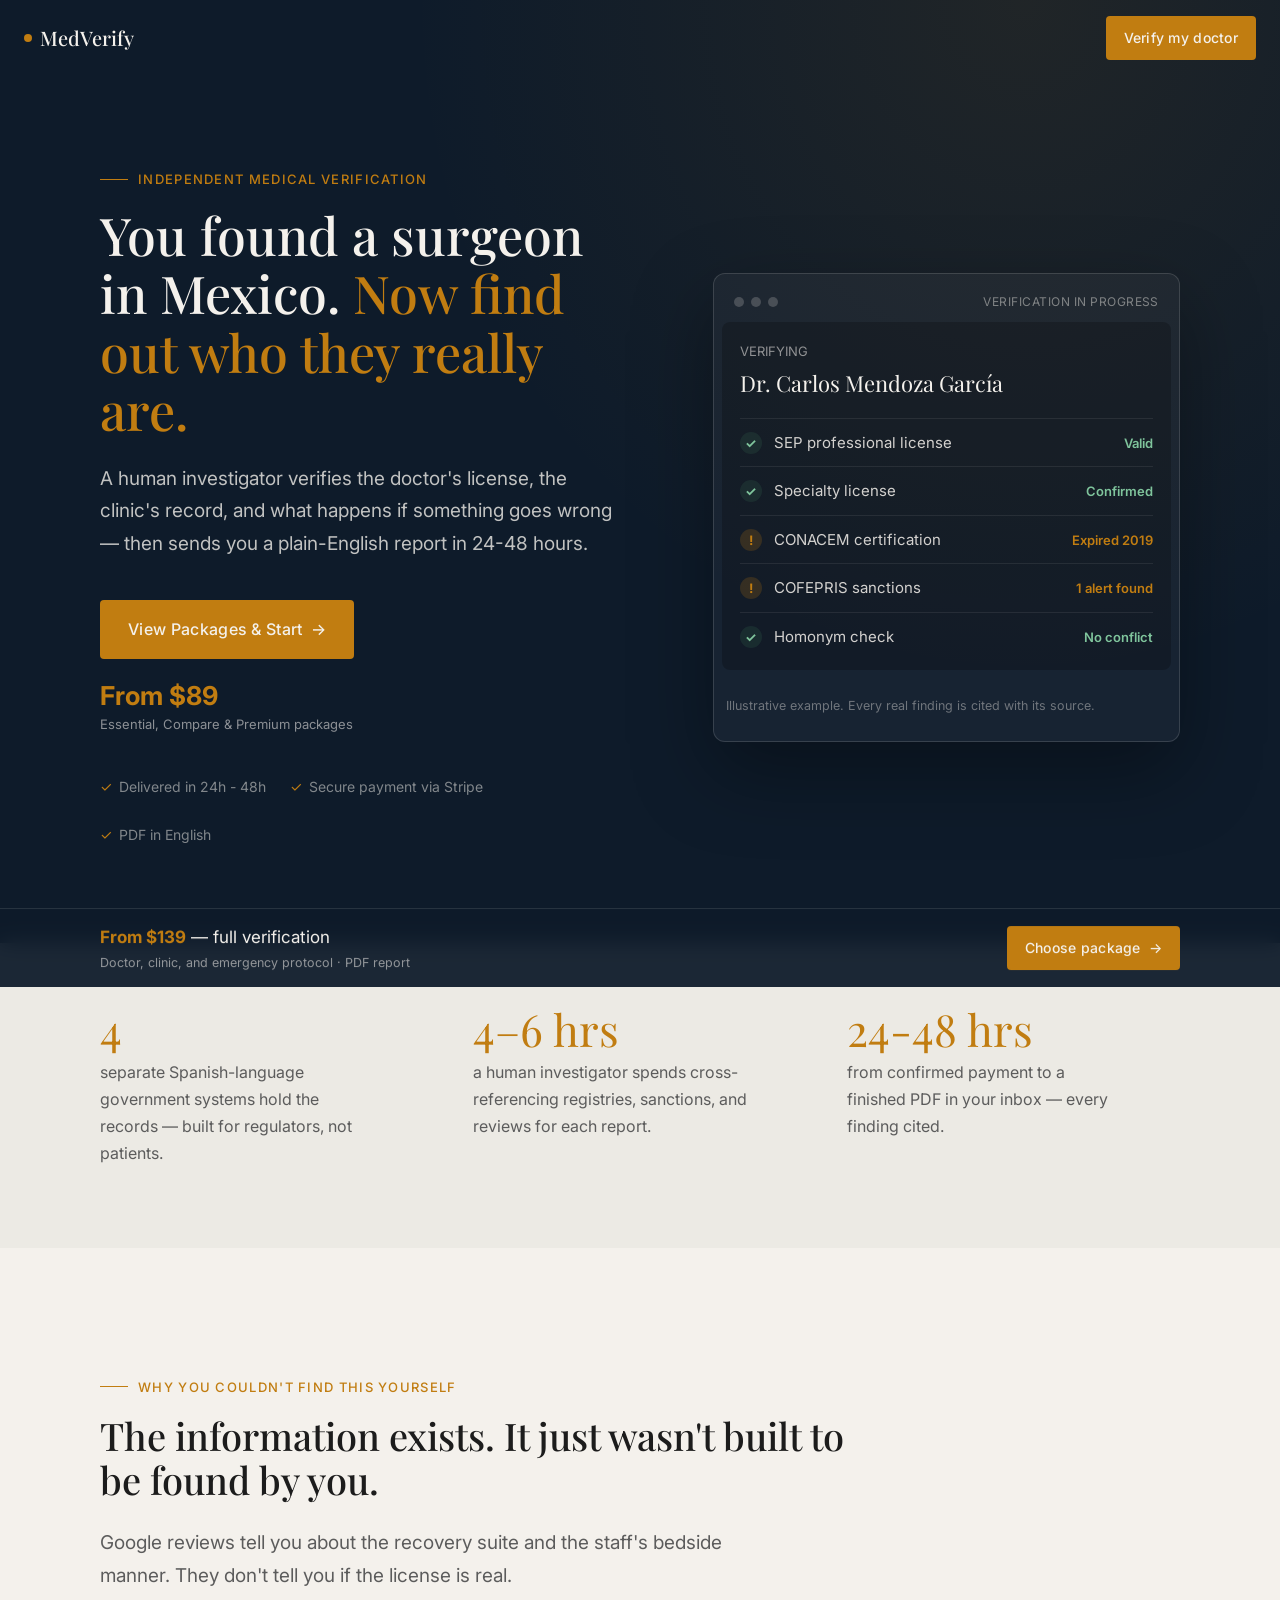
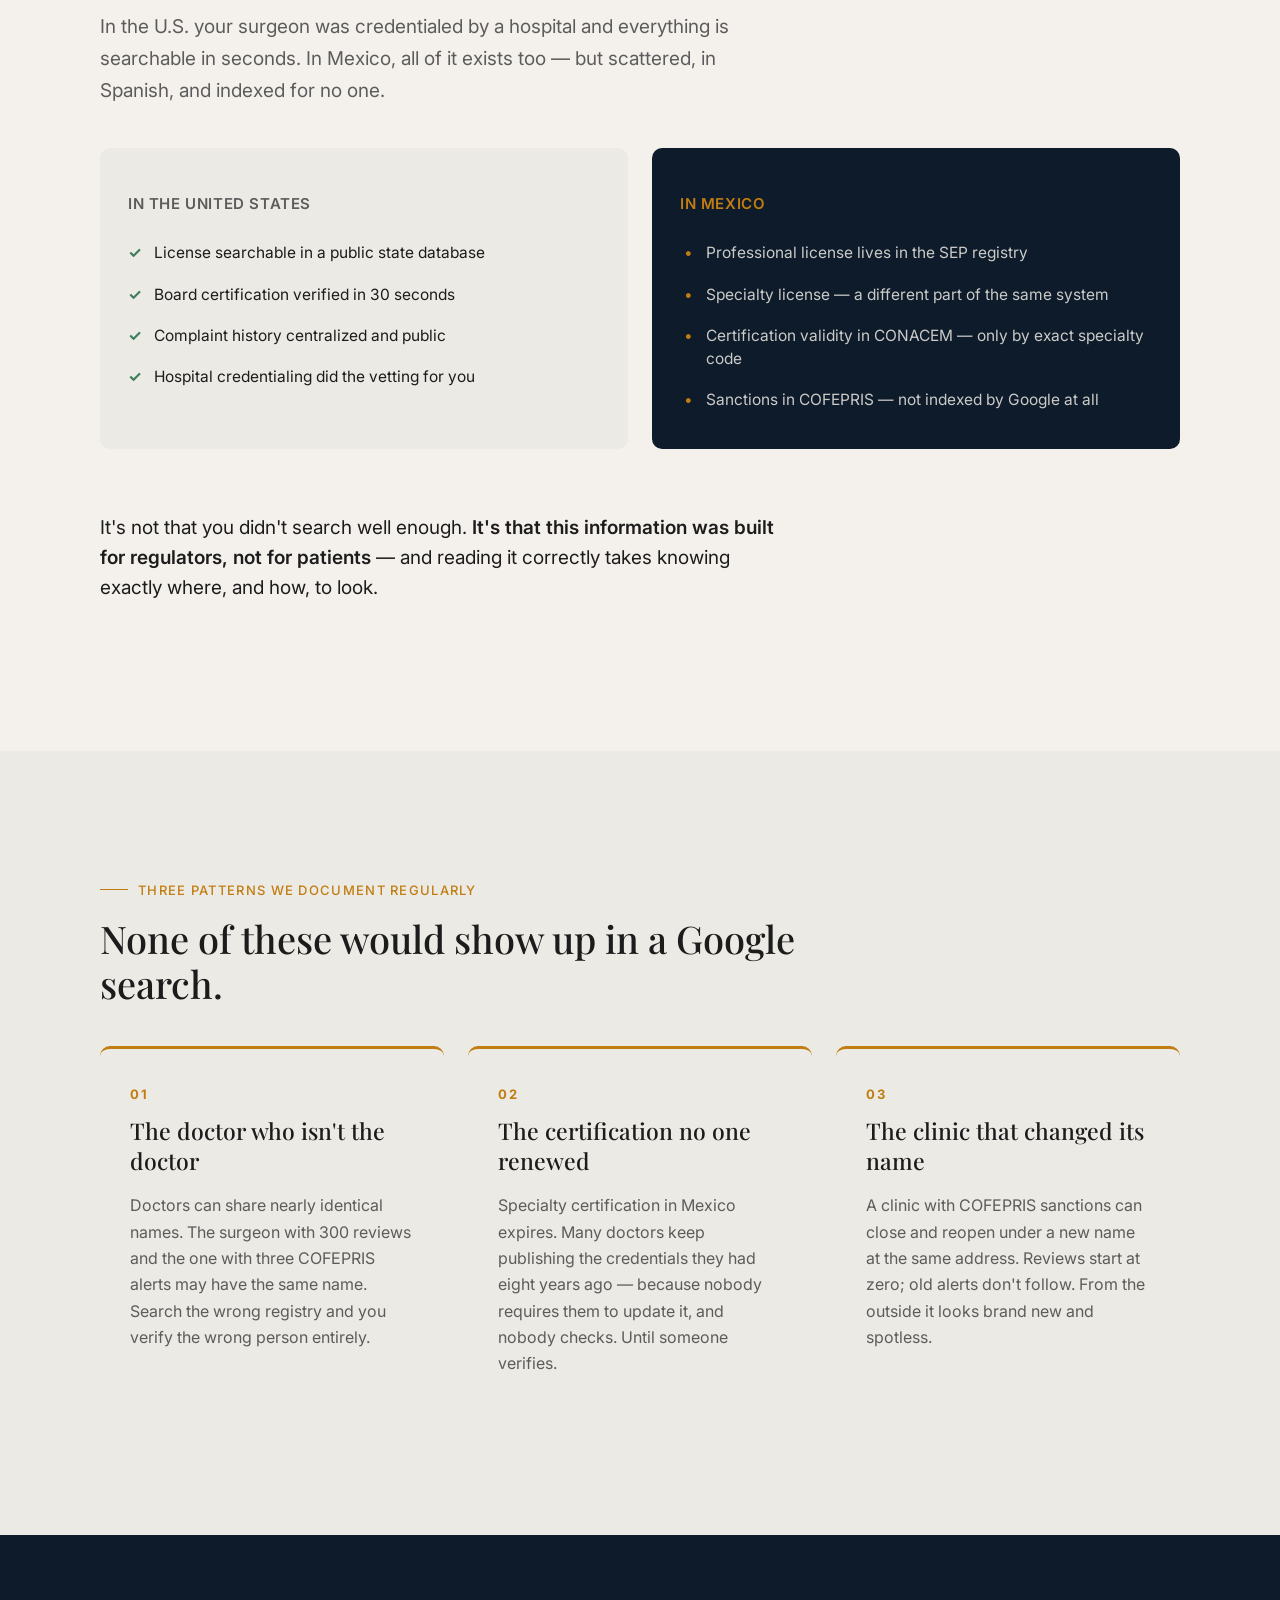
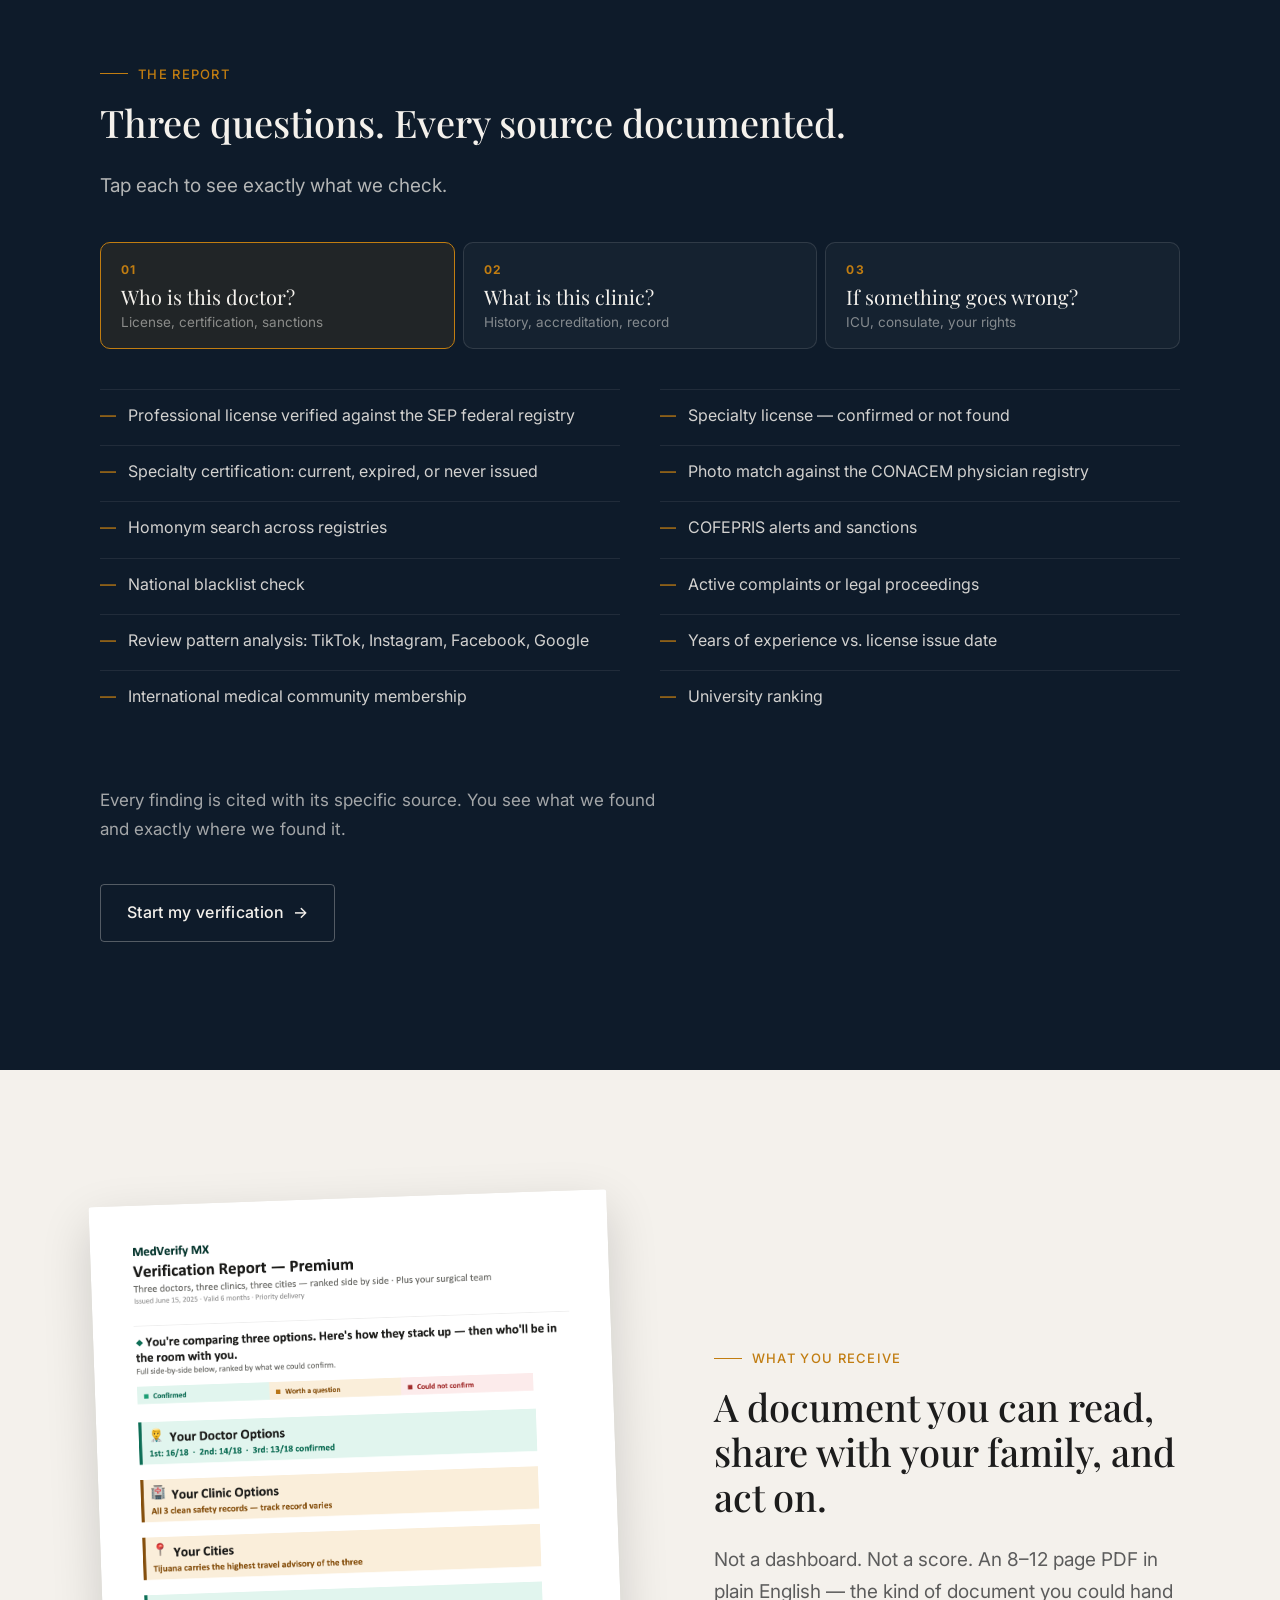
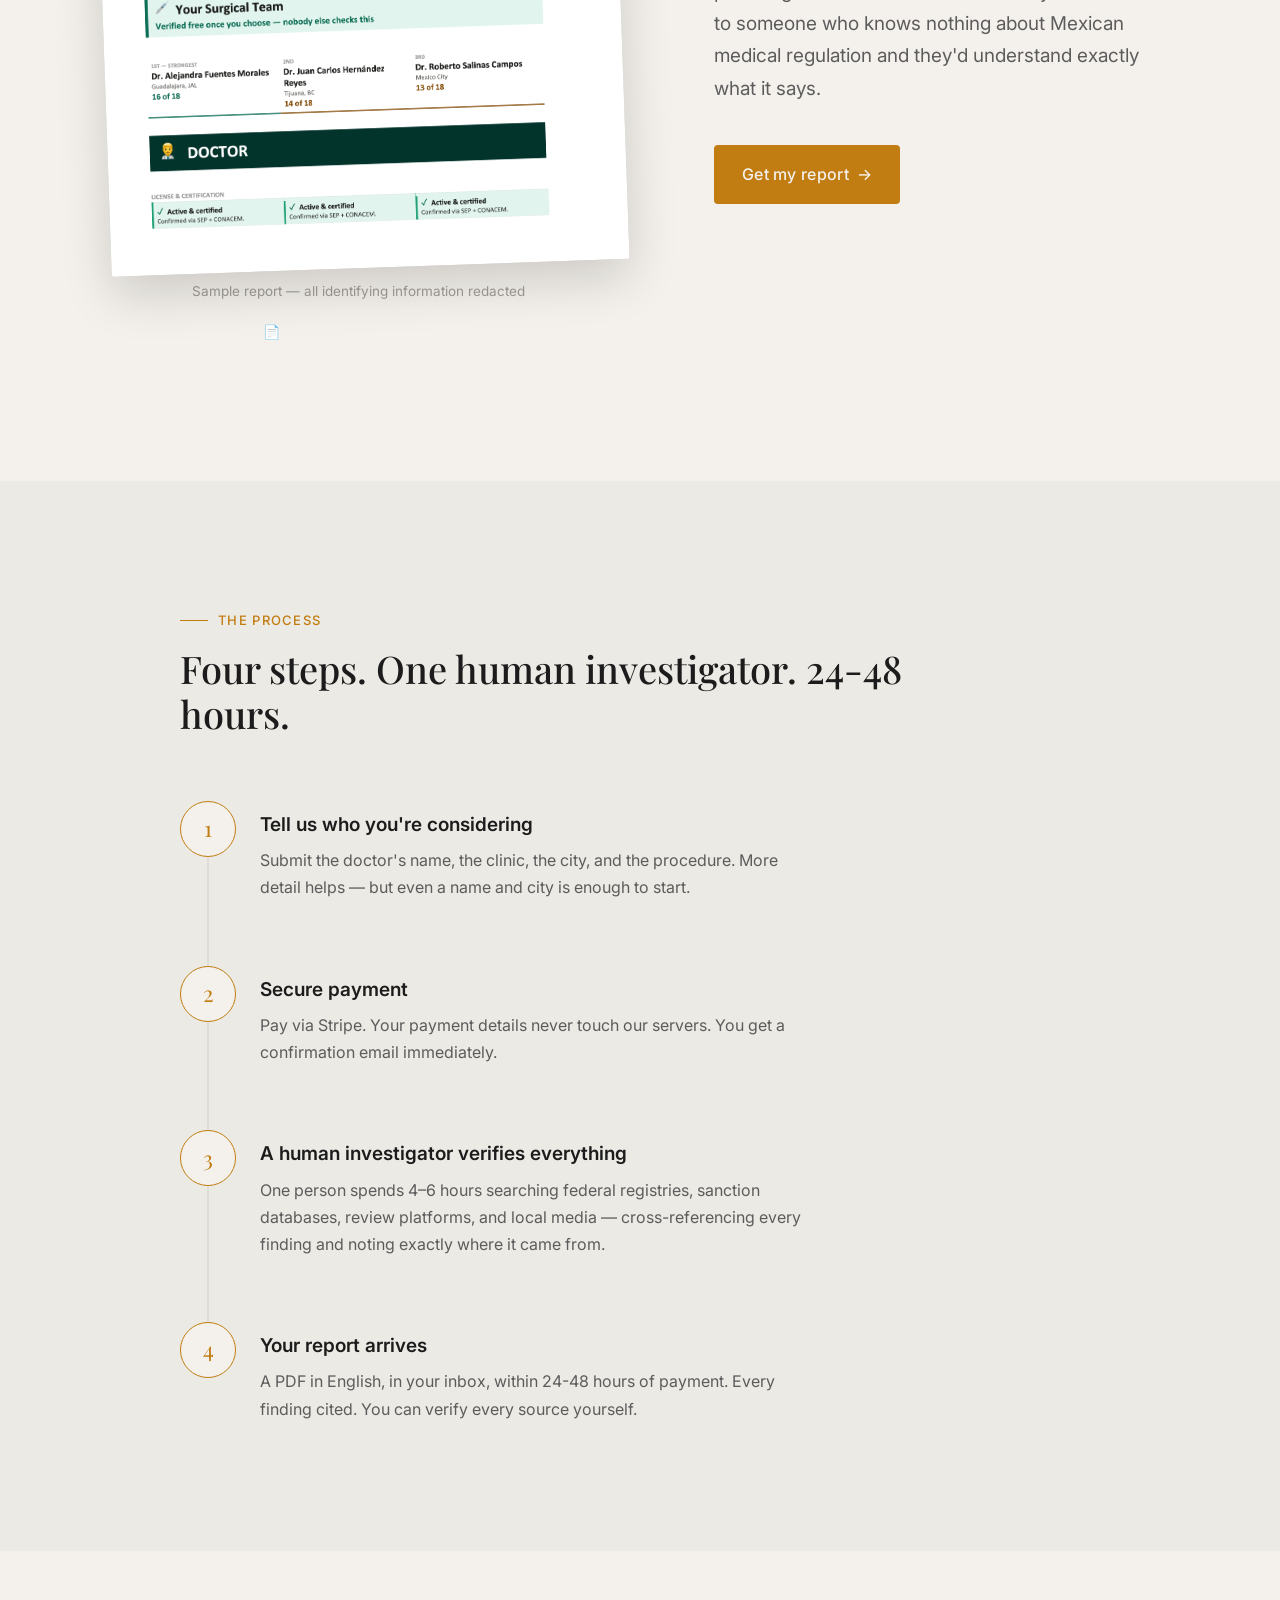
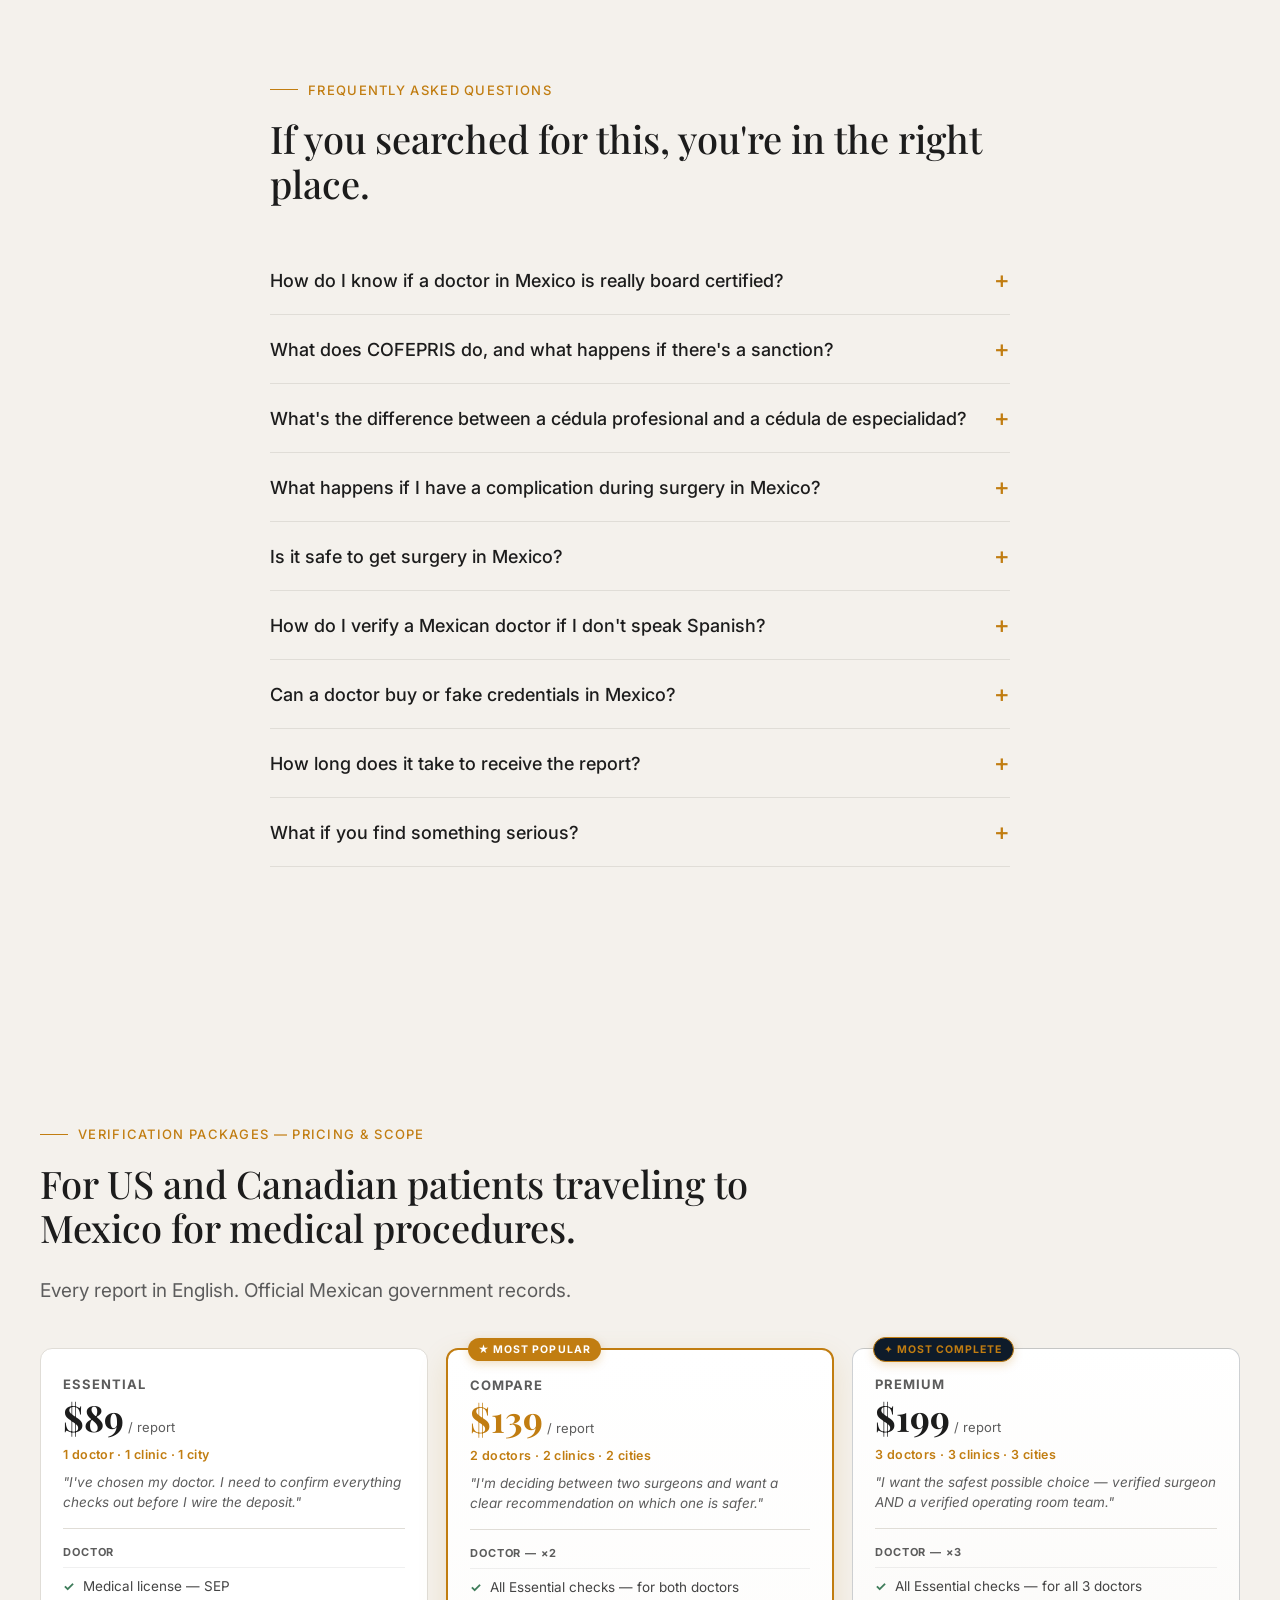
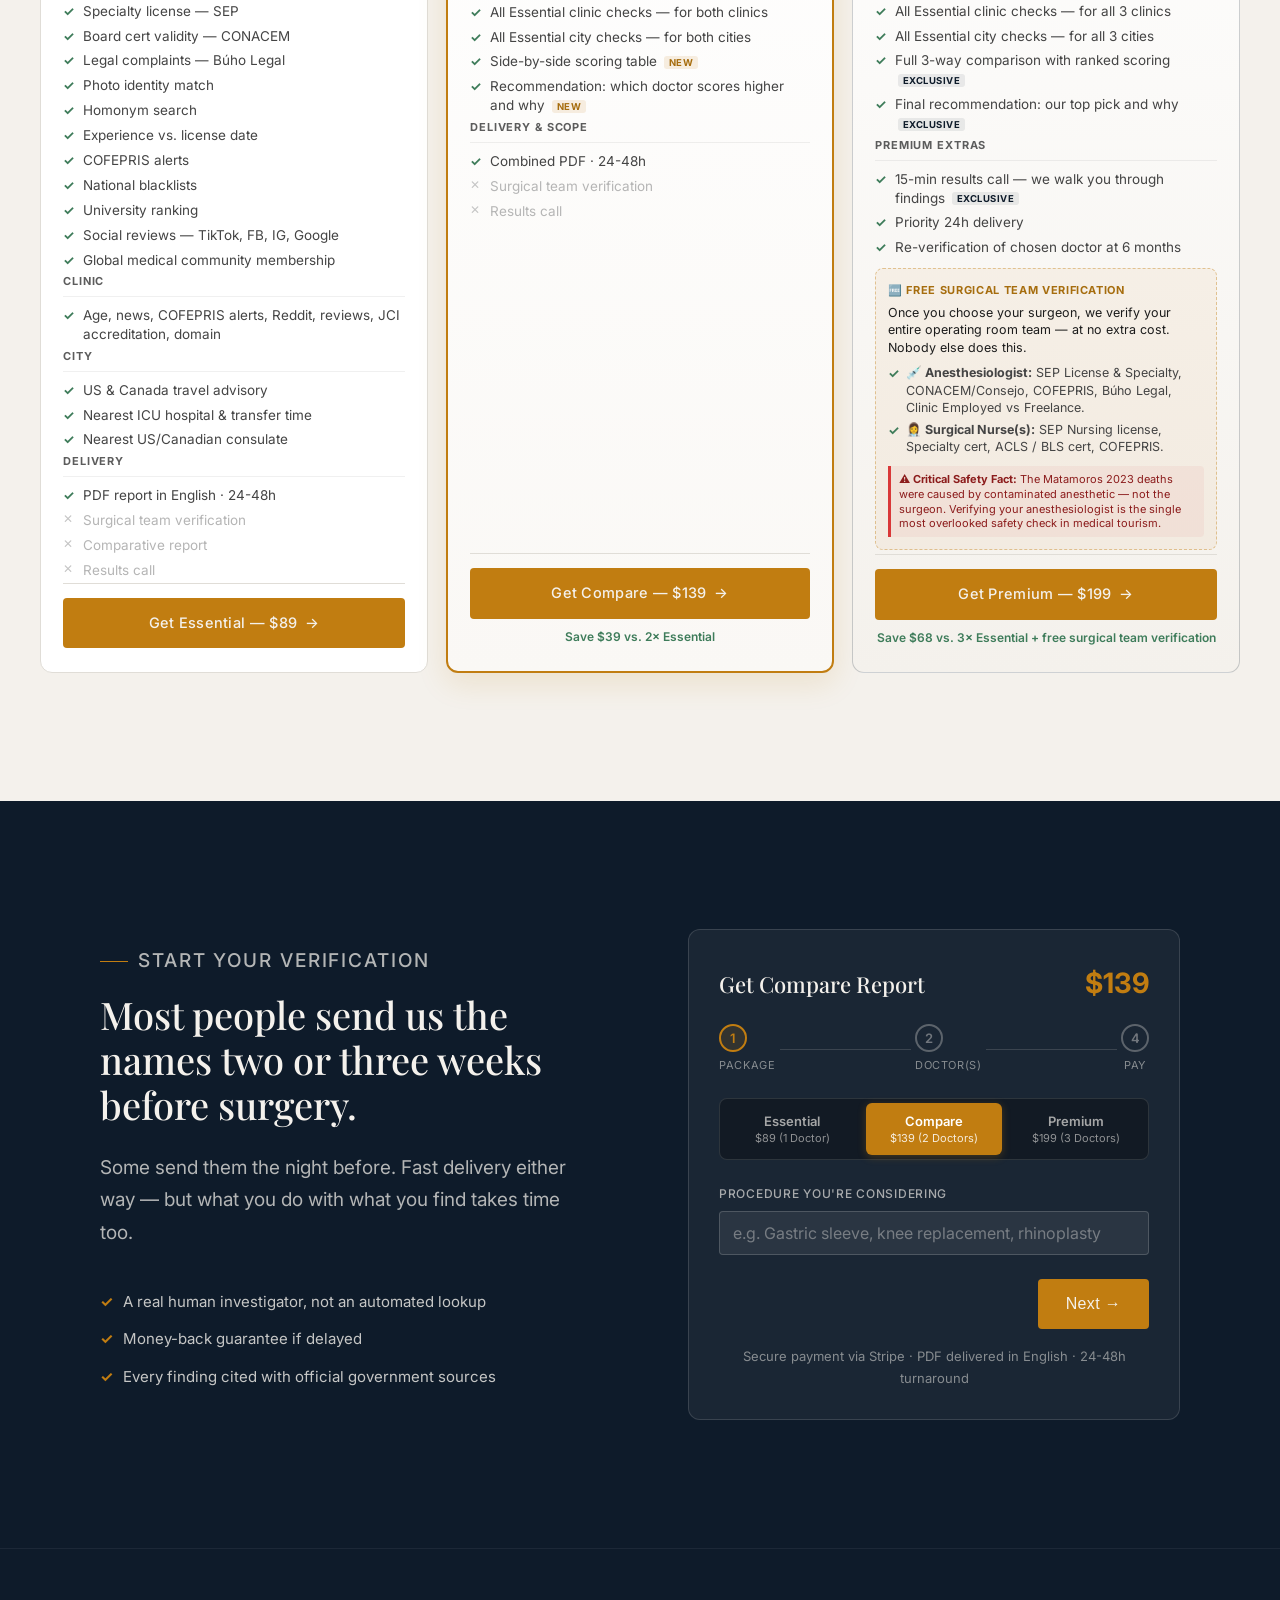
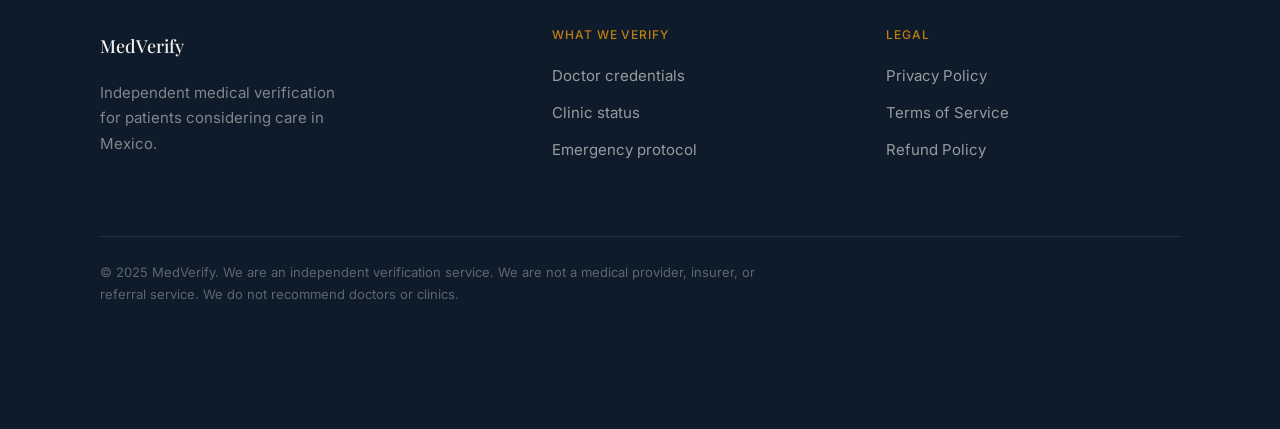
==== index.html @ 51780c6e "Update index.html" ====
<!DOCTYPE html>
<html lang="en">
<head>
  <meta charset="UTF-8">
  <meta name="viewport" content="width=device-width, initial-scale=1.0">

  <title>MedVerify — Verify Your Doctor in Mexico Before Surgery</title>
  <meta name="description" content="Independent verification of Mexican doctors and clinics for Americans and Canadians considering medical procedures abroad. Credentials, sanctions, clinic history, and emergency protocol. Report in 72 hours.">
  <meta name="robots" content="index, follow">
  <link rel="canonical" href="https://medverify.ink/">

  <meta property="og:title" content="MedVerify — Verify Your Doctor in Mexico Before Surgery">
  <meta property="og:description" content="Before you book the flight, know who you're trusting. We verify credentials, sanctions, and what happens if something goes wrong.">
  <meta property="og:type" content="website">
  <meta property="og:image" content="/og-image.jpg">

  <link rel="preconnect" href="https://fonts.googleapis.com">
  <link rel="preconnect" href="https://fonts.gstatic.com" crossorigin>
  <link href="https://fonts.googleapis.com/css2?family=Inter:wght@400;500;600;700&family=Playfair+Display:wght@500;600&display=swap" rel="stylesheet">
  <link rel="stylesheet" href="assets/styles.css">


  <script type="application/ld+json">
  {"@context":"https://schema.org","@type":"ProfessionalService","name":"MedVerify","description":"Independent medical verification service for patients considering surgery in Mexico","areaServed":["US","CA"],"serviceType":"Medical credential verification","hasOfferCatalog":{"@type":"OfferCatalog","name":"Verification Report","itemListElement":[{"@type":"Offer","itemOffered":{"@type":"Service","name":"Full Medical Verification Report","description":"Doctor credentials, clinic status, and emergency protocol"}}]}}
  </script>
<script type="application/ld+json">
  {"@context":"https://schema.org","@type":"FAQPage","mainEntity":[
    {"@type":"Question","name":"How do I know if a doctor in Mexico is really board certified?","acceptedAnswer":{"@type":"Answer","text":"In Mexico, board certification is issued by CONACEM and it expires — typically every five years. A doctor can have a valid SEP specialty license and an expired CONACEM certification. We verify both directly in each registry."}},
    {"@type":"Question","name":"What does COFEPRIS do and what happens if a doctor or clinic has a sanction?","acceptedAnswer":{"@type":"Answer","text":"COFEPRIS is Mexico's federal health regulator. They issue alerts, sanctions, and clinic closures. We report what type of alert exists, when it was issued, and what it referred to."}},
    {"@type":"Question","name":"What is the difference between a cédula profesional and a cédula de especialidad?","acceptedAnswer":{"@type":"Answer","text":"A cédula profesional confirms a medical degree. A cédula de especialidad confirms a recognized specialty residency. A doctor can have the first without the second. We verify both independently."}},
    {"@type":"Question","name":"What happens if I have a complication during surgery in Mexico?","acceptedAnswer":{"@type":"Answer","text":"It depends on the clinic's distance from a hospital with an ICU. Your report includes the nearest hospital, estimated transfer time, and the nearest U.S. or Canadian consulate."}},
    {"@type":"Question","name":"Is it safe to get surgery in Mexico?","acceptedAnswer":{"@type":"Answer","text":"It depends entirely on the specific doctor and clinic — which is why verification exists. The country is not the variable. The specific provider is."}},
    {"@type":"Question","name":"How do I verify a Mexican doctor if I don't speak Spanish?","acceptedAnswer":{"@type":"Answer","text":"The registries are all in Spanish. We navigate them, interpret what we find, and deliver the report in plain English."}},
    {"@type":"Question","name":"Can a doctor buy or fake credentials in Mexico?","acceptedAnswer":{"@type":"Answer","text":"SEP licenses have a unique number verifiable in the federal registry. But someone can present a real credential belonging to a similarly named person, or omit an expired specialty certification. Our homonym check catches these discrepancies."}},
    {"@type":"Question","name":"How long does it take to receive the report?","acceptedAnswer":{"@type":"Answer","text":"24-48 hours from confirmed payment. Premium includes priority 24h delivery if you need it faster."}},
    {"@type":"Question","name":"What if you find something serious?","acceptedAnswer":{"@type":"Answer","text":"We report what we find and explain what it means. We do not make the decision for you — but you will have the information to make it yourself."}}
  ]}
  </script>
</head>
<body>

  <!-- NAV -->
  <nav class="nav" id="nav">
    <a href="#top" class="nav__logo"><span class="dot"></span>MedVerify</a>
    <a href="#start" class="btn btn--primary btn--sm">Verify my doctor</a>
  </nav>

  <!-- HERO -->
  <header class="hero" id="top">
    <div class="hero__grid">
      <div class="hero__pitch">
        <p class="label">Independent Medical Verification</p>
        <h1>You found a surgeon in Mexico. <em>Now find out who they really are.</em></h1>
        <p class="hero__sub">A human investigator verifies the doctor's license, the clinic's record, and what happens if something goes wrong — then sends you a plain-English report in 24-48 hours.</p>
        <div class="hero__cta">
          <a href="#pricing" class="btn btn--primary">View Packages & Start <span class="arrow">→</span></a>
          <div class="hero__price"><b>From $89</b><span>Essential, Compare & Premium packages</span></div>
        </div>
        <div class="hero__meta">
          <span><span class="tick">✓</span> Delivered in 24h - 48h</span>
          <span><span class="tick">✓</span> Secure payment via Stripe</span>
          <span><span class="tick">✓</span> PDF in English</span>
        </div>
      </div>

      <!-- live verification console -->
      <div class="console reveal" id="console" aria-hidden="true">
        <div class="console__bar"><i></i><i></i><i></i><small>Verification in progress</small></div>
        <div class="console__body">
          <p class="console__subject">VERIFYING</p>
          <p class="console__name">Dr. Carlos Mendoza García</p>
          <div class="check" data-status="ok" data-result="Valid"><span class="check__icon pending"></span><span class="check__label">SEP professional license</span><span class="check__status"></span></div>
          <div class="check" data-status="ok" data-result="Confirmed"><span class="check__icon pending"></span><span class="check__label">Specialty license</span><span class="check__status"></span></div>
          <div class="check" data-status="warn" data-result="Expired 2019"><span class="check__icon pending"></span><span class="check__label">CONACEM certification</span><span class="check__status"></span></div>
          <div class="check" data-status="warn" data-result="1 alert found"><span class="check__icon pending"></span><span class="check__label">COFEPRIS sanctions</span><span class="check__status"></span></div>
          <div class="check" data-status="ok" data-result="No conflict"><span class="check__icon pending"></span><span class="check__label">Homonym check</span><span class="check__status"></span></div>
        </div>
        <p class="console__foot">Illustrative example. Every real finding is cited with its source.</p>
      </div>
    </div>
  </header>

  <!-- PROOF STRIP -->
  <section class="section section--surface" style="padding-top:var(--space-2xl);padding-bottom:var(--space-2xl)">
    <div class="container strip">
      <div class="reveal"><div class="stat__num">4</div><p class="stat__txt">separate Spanish-language government systems hold the records — built for regulators, not patients.</p></div>
      <div class="reveal" data-delay="1"><div class="stat__num">4–6 hrs</div><p class="stat__txt">a human investigator spends cross-referencing registries, sanctions, and reviews for each report.</p></div>
      <div class="reveal" data-delay="2"><div class="stat__num">24-48 hrs</div><p class="stat__txt">from confirmed payment to a finished PDF in your inbox — every finding cited.</p></div>
    </div>
  </section>

  <!-- THE PROBLEM -->
  <section class="section">
    <div class="container">
      <p class="label reveal">Why you couldn't find this yourself</p>
      <h2 class="section-title reveal">The information exists. It just wasn't built to be found by you.</h2>
      <p class="lede reveal">Google reviews tell you about the recovery suite and the staff's bedside manner. They don't tell you if the license is real.</p>
      <p class="lede reveal">In the U.S. your surgeon was credentialed by a hospital and everything is searchable in seconds. In Mexico, all of it exists too — but scattered, in Spanish, and indexed for no one.</p>
      <div class="compare">
        <div class="compare__col us reveal">
          <p class="compare__h">In the United States</p>
          <ul>
            <li>License searchable in a public state database</li>
            <li>Board certification verified in 30 seconds</li>
            <li>Complaint history centralized and public</li>
            <li>Hospital credentialing did the vetting for you</li>
          </ul>
        </div>
        <div class="compare__col mx reveal" data-delay="1">
          <p class="compare__h">In Mexico</p>
          <ul>
            <li>Professional license lives in the SEP registry</li>
            <li>Specialty license — a different part of the same system</li>
            <li>Certification validity in CONACEM — only by exact specialty code</li>
            <li>Sanctions in COFEPRIS — not indexed by Google at all</li>
          </ul>
        </div>
      </div>
      <p class="compare__note reveal">It's not that you didn't search well enough. <b>It's that this information was built for regulators, not for patients</b> — and reading it correctly takes knowing exactly where, and how, to look.</p>
    </div>
  </section>

  <!-- THREE PATTERNS -->
  <section class="section section--surface">
    <div class="container">
      <p class="label reveal">Three patterns we document regularly</p>
      <h2 class="section-title reveal">None of these would show up in a Google search.</h2>
      <div class="cards">
        <article class="card reveal">
          <span class="card__n">01</span>
          <h3>The doctor who isn't the doctor</h3>
          <p>Doctors can share nearly identical names. The surgeon with 300 reviews and the one with three COFEPRIS alerts may have the same name. Search the wrong registry and you verify the wrong person entirely.</p>
        </article>
        <article class="card reveal" data-delay="1">
          <span class="card__n">02</span>
          <h3>The certification no one renewed</h3>
          <p>Specialty certification in Mexico expires. Many doctors keep publishing the credentials they had eight years ago — because nobody requires them to update it, and nobody checks. Until someone verifies.</p>
        </article>
        <article class="card reveal" data-delay="2">
          <span class="card__n">03</span>
          <h3>The clinic that changed its name</h3>
          <p>A clinic with COFEPRIS sanctions can close and reopen under a new name at the same address. Reviews start at zero; old alerts don't follow. From the outside it looks brand new and spotless.</p>
        </article>
      </div>
    </div>
  </section>

  <!-- WHAT THE REPORT ANSWERS — tabs -->
  <section class="section section--dark">
    <div class="container">
      <p class="label reveal">The report</p>
      <h2 class="section-title reveal">Three questions. Every source documented.</h2>
      <p class="lede reveal">Tap each to see exactly what we check.</p>

      <div class="tabs reveal" id="tabs">
        <button class="tab active" data-tab="0"><span class="tab__n">01</span><div class="tab__t">Who is this doctor?</div><div class="tab__hint">License, certification, sanctions</div></button>
        <button class="tab" data-tab="1"><span class="tab__n">02</span><div class="tab__t">What is this clinic?</div><div class="tab__hint">History, accreditation, record</div></button>
        <button class="tab" data-tab="2"><span class="tab__n">03</span><div class="tab__t">If something goes wrong?</div><div class="tab__hint">ICU, consulate, your rights</div></button>
      </div>

      <div class="panel active" data-panel="0">
        <div class="panel__grid">
          <div class="panel__item"><span class="dot">—</span>Professional license verified against the SEP federal registry</div>
          <div class="panel__item"><span class="dot">—</span>Specialty license — confirmed or not found</div>
          <div class="panel__item"><span class="dot">—</span>Specialty certification: current, expired, or never issued</div>
          <div class="panel__item"><span class="dot">—</span>Photo match against the CONACEM physician registry</div>
          <div class="panel__item"><span class="dot">—</span>Homonym search across registries</div>
          <div class="panel__item"><span class="dot">—</span>COFEPRIS alerts and sanctions</div>
          <div class="panel__item"><span class="dot">—</span>National blacklist check</div>
          <div class="panel__item"><span class="dot">—</span>Active complaints or legal proceedings</div>
          <div class="panel__item"><span class="dot">—</span>Review pattern analysis: TikTok, Instagram, Facebook, Google</div>
          <div class="panel__item"><span class="dot">—</span>Years of experience vs. license issue date</div>
          <div class="panel__item"><span class="dot">—</span>International medical community membership</div>
          <div class="panel__item"><span class="dot">—</span>University ranking</div>
        </div>
      </div>
      <div class="panel" data-panel="1">
        <div class="panel__grid">
          <div class="panel__item"><span class="dot">—</span>Operating history under current name</div>
          <div class="panel__item"><span class="dot">—</span>Prior names and any associated sanctions</div>
          <div class="panel__item"><span class="dot">—</span>COFEPRIS inspections, sanctions, and closures</div>
          <div class="panel__item"><span class="dot">—</span>JCI accreditation: verified against international directory</div>
          <div class="panel__item"><span class="dot">—</span>Accreditation Canada / CCHSA: verified</div>
          <div class="panel__item"><span class="dot">—</span>Domain and website age</div>
          <div class="panel__item"><span class="dot">—</span>Local media mentions and news coverage</div>
          <div class="panel__item"><span class="dot">—</span>Reddit and Facebook community mentions</div>
          <div class="panel__item"><span class="dot">—</span>Patient review pattern analysis</div>
        </div>
      </div>
      <div class="panel" data-panel="2">
        <div class="panel__grid">
          <div class="panel__item"><span class="dot">—</span>Nearest hospital with ICU capability</div>
          <div class="panel__item"><span class="dot">—</span>Estimated ambulance travel time from the clinic</div>
          <div class="panel__item"><span class="dot">—</span>Nearest U.S. or Canadian consulate or embassy</div>
          <div class="panel__item"><span class="dot">—</span>What consular assistance actually covers in an emergency</div>
          <div class="panel__item"><span class="dot">—</span>Your rights as a foreign patient in Mexico</div>
          <div class="panel__item"><span class="dot">—</span>Emergency contact protocol</div>
        </div>
      </div>

      <p class="report-note reveal">Every finding is cited with its specific source. You see what we found and exactly where we found it.</p>
      <div class="reveal" style="margin-top:var(--space-xl)"><a href="#start" class="btn btn--ghost-light">Start my verification <span class="arrow">→</span></a></div>
    </div>
  </section>

  <!-- SAMPLE REPORT -->
  <section class="section">
    <div class="container sample">
 <figure class="reveal" style="margin:0">
  <a href="assets/reporte-premium-v4.pdf" target="_blank" rel="noopener" aria-label="Open sample report PDF">
    <img class="sample__img" 
         src="assets/reporte-premium-v4-1.png" 
         alt="First page of a sample MedVerify report – redacted" 
         width="640" 
         height="828" 
         loading="lazy"
         style="background:#fff; width:100%; height:auto; cursor:pointer;">
  </a>
  <figcaption class="sample__caption" style="margin-top:12px;">
    Sample report — all identifying information redacted<br>
    <a href="assets/reporte-premium-v4.pdf" target="_blank" class="btn btn--ghost-light" style="display:inline-flex; margin-top:8px; font-size:14px; padding:8px 16px;">
      📄 View full sample PDF <span class="arrow">→</span>
    </a>
  </figcaption>
</figure>
      <div class="reveal" data-delay="1">
        <p class="label">What you receive</p>
        <h2 class="section-title">A document you can read, share with your family, and act on.</h2>
        <p class="lede">Not a dashboard. Not a score. An 8–12 page PDF in plain English — the kind of document you could hand to someone who knows nothing about Mexican medical regulation and they'd understand exactly what it says.</p>
        <div style="margin-top:var(--space-xl)"><a href="#start" class="btn btn--primary">Get my report <span class="arrow">→</span></a></div>
      </div>
    </div>
  </section>

  <!-- HOW IT WORKS -->
  <section class="section section--surface">
    <div class="container mid">
      <p class="label reveal">The process</p>
      <h2 class="section-title reveal">Four steps. One human investigator. 24-48 hours.</h2>
      <div class="timeline">
        <div class="tline reveal"><div class="tline__num">1</div><div><p class="tline__t">Tell us who you're considering</p><p class="tline__b">Submit the doctor's name, the clinic, the city, and the procedure. More detail helps — but even a name and city is enough to start.</p></div></div>
        <div class="tline reveal"><div class="tline__num">2</div><div><p class="tline__t">Secure payment</p><p class="tline__b">Pay via Stripe. Your payment details never touch our servers. You get a confirmation email immediately.</p></div></div>
        <div class="tline reveal"><div class="tline__num">3</div><div><p class="tline__t">A human investigator verifies everything</p><p class="tline__b">One person spends 4–6 hours searching federal registries, sanction databases, review platforms, and local media — cross-referencing every finding and noting exactly where it came from.</p></div></div>
        <div class="tline reveal"><div class="tline__num">4</div><div><p class="tline__t">Your report arrives</p><p class="tline__b">A PDF in English, in your inbox, within 24-48 hours of payment. Every finding cited. You can verify every source yourself.</p></div></div>
      </div>
    </div>
  </section>

  <!-- FAQ -->
  <section class="section">
    <div class="container narrow">
      <p class="label reveal">Frequently asked questions</p>
      <h2 class="section-title reveal">If you searched for this, you're in the right place.</h2>
      <div class="faq reveal" id="faq">
        <div class="faq__item"><button class="faq__q" aria-expanded="false">How do I know if a doctor in Mexico is really board certified?<span class="faq__icon" aria-hidden="true">+</span></button><div class="faq__a"><p class="faq__a-inner">In Mexico, board certification is issued by CONACEM (Consejo Nacional de Certificación de Especialidades Médicas). Unlike in the U.S., it expires — typically every five years — and must be renewed. A doctor can have a valid SEP specialty license and still have an expired CONACEM certification, meaning their specialty credentials haven't been reviewed in years. We verify both directly in each registry.</p></div></div>
        <div class="faq__item"><button class="faq__q" aria-expanded="false">What does COFEPRIS do, and what happens if there's a sanction?<span class="faq__icon" aria-hidden="true">+</span></button><div class="faq__a"><p class="faq__a-inner">COFEPRIS is Mexico's federal health regulatory authority — roughly the FDA's enforcement role. They issue alerts, sanctions, and can order clinic closures. We report what type of alert exists, when it was issued, and what it referred to — so you can judge the severity yourself.</p></div></div>
        <div class="faq__item"><button class="faq__q" aria-expanded="false">What's the difference between a cédula profesional and a cédula de especialidad?<span class="faq__icon" aria-hidden="true">+</span></button><div class="faq__a"><p class="faq__a-inner">A cédula profesional confirms a completed medical degree and authorization to practice. A cédula de especialidad confirms a recognized specialty residency. A doctor can have the first without the second — a licensed physician, but not a credentialed specialist in your procedure. We verify both independently.</p></div></div>
        <div class="faq__item"><button class="faq__q" aria-expanded="false">What happens if I have a complication during surgery in Mexico?<span class="faq__icon" aria-hidden="true">+</span></button><div class="faq__a"><p class="faq__a-inner">It depends almost entirely on how far your clinic is from a hospital with an ICU — sometimes 5 minutes, sometimes 40. Your report includes the specific nearest hospital, the estimated transfer time, and the nearest U.S. or Canadian consulate, which can provide a list of local physicians, help with emergency communication, and assist with repatriation.</p></div></div>
        <div class="faq__item"><button class="faq__q" aria-expanded="false">Is it safe to get surgery in Mexico?<span class="faq__icon" aria-hidden="true">+</span></button><div class="faq__a"><p class="faq__a-inner">That depends entirely on the specific doctor and clinic — which is exactly why verification exists. Mexico has JCI-accredited hospitals and surgeons trained at leading U.S. institutions. It also has unlicensed practitioners and clinics without current permits. The country isn't the variable. The specific provider is.</p></div></div>
        <div class="faq__item"><button class="faq__q" aria-expanded="false">How do I verify a Mexican doctor if I don't speak Spanish?<span class="faq__icon" aria-hidden="true">+</span></button><div class="faq__a"><p class="faq__a-inner">All the registries are in Spanish — CONACEM, the SEP registry, and the COFEPRIS alert system have no English version. That's the core reason this service exists. We navigate those systems, interpret what we find, and deliver the report in plain English.</p></div></div>
        <div class="faq__item"><button class="faq__q" aria-expanded="false">Can a doctor buy or fake credentials in Mexico?<span class="faq__icon" aria-hidden="true">+</span></button><div class="faq__a"><p class="faq__a-inner">SEP licenses carry a unique registration number verifiable in the federal registry, so the credential itself can't be faked — but someone can present a real credential belonging to a similarly named person, or present a legitimate one while omitting that their specialty certification has expired. Our homonym check and cross-verification are designed to catch exactly that.</p></div></div>
        <div class="faq__item"><button class="faq__q" aria-expanded="false">How long does it take to receive the report?<span class="faq__icon" aria-hidden="true">+</span></button><div class="faq__a"><p class="faq__a-inner">24-48 hours from confirmed payment. Submit Friday evening, expect it by Sunday. Premium includes priority 24h delivery if you need it faster.</p></div></div>
        <div class="faq__item"><button class="faq__q" aria-expanded="false">What if you find something serious?<span class="faq__icon" aria-hidden="true">+</span></button><div class="faq__a"><p class="faq__a-inner">We report what we find. If it's significant — an active sanction, an expired certification, a closure, a pattern of serious complaints — the report explains clearly what it means. We don't make the decision for you, but you'll have the information to make it yourself.</p></div></div>
      </div>
    </div>
  </section>

  <!-- VERIFICATION PACKAGES & PRICING -->
  <section class="section" id="pricing">
    <div class="container" style="max-width:1200px">
      <p class="label reveal">Verification Packages — Pricing & Scope</p>
      <h2 class="section-title reveal">For US and Canadian patients traveling to Mexico for medical procedures.</h2>
      <p class="lede reveal">Every report in English. Official Mexican government records.</p>

      <div class="pricing-grid reveal" data-delay="1">
        <!-- ESSENTIAL CARD -->
        <article class="pkg-card">
          <div class="pkg-card__header">
            <h3 class="pkg-card__name">ESSENTIAL</h3>
            <div class="pkg-card__price"><b>$89</b><span>/ report</span></div>
            <div class="pkg-card__scope">1 doctor · 1 clinic · 1 city</div>
            <p class="pkg-card__quote">"I've chosen my doctor. I need to confirm everything checks out before I wire the deposit."</p>
          </div>
          
          <div class="pkg-card__section">
            <div class="pkg-card__section-title">DOCTOR</div>
            <ul class="pkg-card__list">
              <li class="check">Medical license — SEP</li>
              <li class="check">Specialty license — SEP</li>
              <li class="check">Board cert validity — CONACEM</li>
              <li class="check">Legal complaints — Búho Legal</li>
              <li class="check">Photo identity match</li>
              <li class="check">Homonym search</li>
              <li class="check">Experience vs. license date</li>
              <li class="check">COFEPRIS alerts</li>
              <li class="check">National blacklists</li>
              <li class="check">University ranking</li>
              <li class="check">Social reviews — TikTok, FB, IG, Google</li>
              <li class="check">Global medical community membership</li>
            </ul>
          </div>

          <div class="pkg-card__section">
            <div class="pkg-card__section-title">CLINIC</div>
            <ul class="pkg-card__list">
              <li class="check">Age, news, COFEPRIS alerts, Reddit, reviews, JCI accreditation, domain</li>
            </ul>
          </div>

          <div class="pkg-card__section">
            <div class="pkg-card__section-title">CITY</div>
            <ul class="pkg-card__list">
              <li class="check">US & Canada travel advisory</li>
              <li class="check">Nearest ICU hospital & transfer time</li>
              <li class="check">Nearest US/Canadian consulate</li>
            </ul>
          </div>

          <div class="pkg-card__section">
            <div class="pkg-card__section-title">DELIVERY</div>
            <ul class="pkg-card__list">
              <li class="check">PDF report in English · 24-48h</li>
              <li class="cross">Surgical team verification</li>
              <li class="cross">Comparative report</li>
              <li class="cross">Results call</li>
            </ul>
          </div>

          <div class="pkg-card__foot">
            <a href="#start" class="btn btn--primary btn--full select-pkg-btn" data-package="essential">Get Essential — $89 <span class="arrow">→</span></a>
          </div>
        </article>

        <!-- COMPARE CARD (MOST POPULAR) -->
        <article class="pkg-card pkg-card--featured">
          <div class="pkg-card__badge">★ MOST POPULAR</div>
          <div class="pkg-card__header">
            <h3 class="pkg-card__name">COMPARE</h3>
            <div class="pkg-card__price"><b>$139</b><span>/ report</span></div>
            <div class="pkg-card__scope">2 doctors · 2 clinics · 2 cities</div>
            <p class="pkg-card__quote">"I'm deciding between two surgeons and want a clear recommendation on which one is safer."</p>
          </div>

          <div class="pkg-card__section">
            <div class="pkg-card__section-title">DOCTOR — ×2</div>
            <ul class="pkg-card__list">
              <li class="check">All Essential checks — for both doctors</li>
              <li class="check">All Essential clinic checks — for both clinics</li>
              <li class="check">All Essential city checks — for both cities</li>
              <li class="check">Side-by-side scoring table <span class="tag-new">NEW</span></li>
              <li class="check">Recommendation: which doctor scores higher and why <span class="tag-new">NEW</span></li>
            </ul>
          </div>

          <div class="pkg-card__section">
            <div class="pkg-card__section-title">DELIVERY & SCOPE</div>
            <ul class="pkg-card__list">
              <li class="check">Combined PDF · 24-48h</li>
              <li class="cross">Surgical team verification</li>
              <li class="cross">Results call</li>
            </ul>
          </div>

          <div class="pkg-card__foot">
            <a href="#start" class="btn btn--primary btn--full select-pkg-btn" data-package="compare">Get Compare — $139 <span class="arrow">→</span></a>
            <div class="pkg-card__savings">Save $39 vs. 2× Essential</div>
          </div>
        </article>

        <!-- PREMIUM CARD (MOST COMPLETE) -->
        <article class="pkg-card pkg-card--premium">
          <div class="pkg-card__badge pkg-card__badge--premium">✦ MOST COMPLETE</div>
          <div class="pkg-card__header">
            <h3 class="pkg-card__name">PREMIUM</h3>
            <div class="pkg-card__price"><b>$199</b><span>/ report</span></div>
            <div class="pkg-card__scope">3 doctors · 3 clinics · 3 cities</div>
            <p class="pkg-card__quote">"I want the safest possible choice — verified surgeon AND a verified operating room team."</p>
          </div>

          <div class="pkg-card__section">
            <div class="pkg-card__section-title">DOCTOR — ×3</div>
            <ul class="pkg-card__list">
              <li class="check">All Essential checks — for all 3 doctors</li>
              <li class="check">All Essential clinic checks — for all 3 clinics</li>
              <li class="check">All Essential city checks — for all 3 cities</li>
              <li class="check">Full 3-way comparison with ranked scoring <span class="tag-exclusive">EXCLUSIVE</span></li>
              <li class="check">Final recommendation: our top pick and why <span class="tag-exclusive">EXCLUSIVE</span></li>
            </ul>
          </div>

          <div class="pkg-card__section">
            <div class="pkg-card__section-title">PREMIUM EXTRAS</div>
            <ul class="pkg-card__list">
              <li class="check">15-min results call — we walk you through findings <span class="tag-exclusive">EXCLUSIVE</span></li>
              <li class="check">Priority 24h delivery</li>
              <li class="check">Re-verification of chosen doctor at 6 months</li>
            </ul>
          </div>

          <!-- FREE SURGICAL TEAM VERIFICATION HIGHLIGHT -->
          <div class="surgical-team-box">
            <div class="surgical-team-box__title">🆓 FREE SURGICAL TEAM VERIFICATION</div>
            <p class="surgical-team-box__p">Once you choose your surgeon, we verify your entire operating room team — at no extra cost. Nobody else does this.</p>
            <ul class="pkg-card__list" style="margin-bottom:8px;">
              <li class="check"><strong>💉 Anesthesiologist:</strong> SEP License & Specialty, CONACEM/Consejo, COFEPRIS, Búho Legal, Clinic Employed vs Freelance.</li>
              <li class="check"><strong>👩‍⚕️ Surgical Nurse(s):</strong> SEP Nursing license, Specialty cert, ACLS / BLS cert, COFEPRIS.</li>
            </ul>
            <div class="surgical-team-box__warning">
              ⚠️ <strong>Critical Safety Fact:</strong> The Matamoros 2023 deaths were caused by contaminated anesthetic — not the surgeon. Verifying your anesthesiologist is the single most overlooked safety check in medical tourism.
            </div>
          </div>

          <div class="pkg-card__foot">
            <a href="#start" class="btn btn--primary btn--full select-pkg-btn" data-package="premium">Get Premium — $199 <span class="arrow">→</span></a>
            <div class="pkg-card__savings">Save $68 vs. 3× Essential + free surgical team verification</div>
          </div>
        </article>
      </div>
    </div>
  </section>

  <!-- FINAL CTA + FORM -->
  <section class="section section--dark" id="start">
    <div class="container cta-wrap">
      <div class="cta-copy reveal">
        <p class="label">Start your verification</p>
        <h2 class="section-title">Most people send us the names two or three weeks before surgery.</h2>
        <p>Some send them the night before. Fast delivery either way — but what you do with what you find takes time too.</p>
        <div class="reassure">
          <div><span class="tick">✓</span> A real human investigator, not an automated lookup</div>
          <div><span class="tick">✓</span> Money-back guarantee if delayed</div>
          <div><span class="tick">✓</span> Every finding cited with official government sources</div>
        </div>
      </div>

      <form class="intake reveal" data-delay="1" novalidate id="intake-form">
        <div class="intake__head">
          <h3 id="form-pkg-name">Get Compare Report</h3>
          <b id="form-pkg-price">$139</b>
        </div>

        <!-- STEP INDICATOR -->
        <div class="form-steps">
          <div class="step-indicator" id="step-indicator">
            <div>
              <div class="step-dot active" data-step="1">1</div>
              <div class="step-label">Package</div>
            </div>
            <div class="step-line"></div>
            <div>
              <div class="step-dot" data-step="2">2</div>
              <div class="step-label">Doctor(s)</div>
            </div>
            <div class="step-line" id="step-line-3"></div>
            <div id="step-3-wrapper" style="display:none;">
              <div class="step-dot" data-step="3">3</div>
              <div class="step-label">Team</div>
            </div>
            <div class="step-line" id="step-line-4"></div>
            <div>
              <div class="step-dot" data-step="4">4</div>
              <div class="step-label">Pay</div>
            </div>
          </div>

          <!-- STEP 1: PACKAGE + PROCEDURE -->
          <div class="form-step active-step" data-step="1">
            <div class="intake-pkg-selector">
              <button type="button" class="intake-pkg-pill" data-package="essential">Essential <span class="price">$89 (1 Doctor)</span></button>
              <button type="button" class="intake-pkg-pill active" data-package="compare">Compare <span class="price">$139 (2 Doctors)</span></button>
              <button type="button" class="intake-pkg-pill" data-package="premium">Premium <span class="price">$199 (3 Doctors)</span></button>
            </div>
            <div class="field">
              <label class="field__label" for="f-proc">Procedure you're considering</label>
              <input class="field__input" id="f-proc" name="procedure" type="text" placeholder="e.g. Gastric sleeve, knee replacement, rhinoplasty">
            </div>
          </div>

          <!-- STEP 2: DOCTOR(S) + CLINIC (dynamic) -->
          <div class="form-step" data-step="2" id="step-2-container">
            <!-- Se llena con JavaScript -->
          </div>

          <!-- STEP 3: TEAM (solo Premium) -->
          <div class="form-step" data-step="3" id="step-3-container" style="display:none;">
            <div class="field">
              <label class="field__label" for="f-team-notes">Anesthesiologist or Surgical Team Notes (Optional)</label>
              <input class="field__input" id="f-team-notes" name="team_notes" type="text" placeholder="e.g. Anesthesiologist name or clinic team details if known">
            </div>
            <p class="intake__meta" style="text-align:left;">This helps us verify your operating room team — at no extra cost.</p>
          </div>

          <!-- STEP 4: CONFIRM & PAY -->
          <div class="form-step" data-step="4">
            <p style="color:rgba(244,241,236,.8);">Ready to submit? Your report will be delivered as a PDF in English within 24-48h.</p>
            
            <!-- NUEVO CAMPO EMAIL -->
            <div class="field">
              <label class="field__label" for="f-email">Your email</label>
              <input class="field__input" id="f-email" name="email" type="email" placeholder="you@example.com" required>
            </div>
          </div>

        <!-- NAVIGATION BUTTONS -->
        <div class="step-nav">
          <button type="button" class="btn btn--ghost-light" id="prev-btn" style="visibility:hidden;">← Back</button>
          <button type="button" class="btn btn--primary" id="next-btn">Next →</button>
          <button type="submit" class="btn btn--primary" id="submit-btn" style="display:none;">Continue to secure payment — <span id="btn-price">$139</span> <span class="arrow">→</span></button>
        </div>
        <p class="intake__meta" id="step-meta">Secure payment via Stripe · PDF delivered in English · 24-48h turnaround</p>
      </form>    </div>
  </section>

  <!-- FOOTER -->
  <footer class="footer">
    <div class="footer__grid">
      <div><p class="footer__brand-name">MedVerify</p><p class="footer__brand-desc">Independent medical verification for patients considering care in Mexico.</p></div>
      <div><p class="footer__label">What we verify</p><ul class="footer__links"><li><a href="#pricing">Doctor credentials</a></li><li><a href="#pricing">Clinic status</a></li><li><a href="#pricing">Emergency protocol</a></li></ul></div>
      <div><p class="footer__label">Legal</p><ul class="footer__links"><li><a href="#">Privacy Policy</a></li><li><a href="#">Terms of Service</a></li><li><a href="#">Refund Policy</a></li></ul></div>
    </div>
    <div class="footer__bottom"><p class="footer__legal">© 2025 MedVerify. We are an independent verification service. We are not a medical provider, insurer, or referral service. We do not recommend doctors or clinics.</p></div>
  </footer>

  <!-- STICKY DOCK CTA -->
  <div class="dock" id="dock">
    <div class="dock__inner">
      <div class="dock__txt"><b id="dock-price">From $89</b> — full verification<span>Doctor, clinic, and emergency protocol · PDF report</span></div>
      <a href="#pricing" class="btn btn--primary btn--sm">Choose package <span class="arrow">→</span></a>
    </div>
  </div>

  <script src="assets/app.js"></script>
</body>
</html>
---- assets/styles.css ----
/* ============================================================
   MedVerify — v2. Trust-driven, interactive, conversion-aware.
   ============================================================ */

:root {
  --color-bg: #F4F1EC;
  --color-bg-dark: #0E1B2A;
  --color-bg-dark-2: #122338;
  --color-text-primary: #1C1C1C;
  --color-text-secondary: #5C5C5C;
  --color-text-light: #F4F1EC;
  --color-accent: #C17D11;
  --color-accent-hover: #A66D0E;
  --color-ok: #3E7C5A;
  --color-border: #E0DDD7;
  --color-surface: #ECEAE4;

  --space-xs: 4px;  --space-sm: 8px;  --space-md: 16px;
  --space-lg: 24px; --space-xl: 40px; --space-2xl: 64px;
  --space-3xl: 96px; --space-4xl: 128px;

  --max: 1080px;
  --ease: cubic-bezier(.22,.61,.36,1);
}

* , *::before, *::after { box-sizing: border-box; }
html { scroll-behavior: smooth; }
body {
  margin: 0;
  background: var(--color-bg);
  color: var(--color-text-primary);
  font-family: "Inter", system-ui, sans-serif;
  font-size: 17px; line-height: 1.7;
  -webkit-font-smoothing: antialiased;
}
img { max-width: 100%; display: block; }
a { color: inherit; }
h1,h2,h3 { font-family: "Playfair Display", Georgia, serif; font-weight: 500; margin: 0; }

/* ---------- layout ---------- */
.section { padding: var(--space-4xl) 24px; }
.container { max-width: var(--max); margin: 0 auto; }
.narrow { max-width: 740px; }
.mid { max-width: 920px; }
.section--dark { background: var(--color-bg-dark); color: var(--color-text-light); }
.section--surface { background: var(--color-surface); }

.label {
  font-weight: 500; font-size: 13px; text-transform: uppercase;
  letter-spacing: 0.10em; color: var(--color-accent); margin: 0 0 var(--space-md);
  display: flex; align-items: center; gap: 10px;
}
.label::before { content: ""; width: 28px; height: 1px; background: var(--color-accent); display: inline-block; }
.section-title { font-size: 38px; line-height: 1.18; margin-bottom: var(--space-lg); max-width: 760px; }
.lede { font-size: 19px; color: var(--color-text-secondary); max-width: 640px; }
.section--dark .lede { color: rgba(244,241,236,.72); }

/* ---------- scroll reveal ---------- */
.reveal { opacity: 0; transform: translateY(24px); transition: opacity .7s var(--ease), transform .7s var(--ease); }
.reveal.in { opacity: 1; transform: none; }
.reveal[data-delay="1"] { transition-delay: .08s; }
.reveal[data-delay="2"] { transition-delay: .16s; }
.reveal[data-delay="3"] { transition-delay: .24s; }
@media (prefers-reduced-motion: reduce) {
  .reveal { opacity: 1; transform: none; transition: none; }
}

/* ============================================================
   Buttons
   ============================================================ */
.btn {
  display: inline-flex; align-items: center; gap: 8px;
  font-weight: 500; font-size: 16px; letter-spacing: .02em;
  border-radius: 4px; cursor: pointer; text-decoration: none; border: none;
  transition: background .18s var(--ease), transform .18s var(--ease), color .18s;
}
.btn .arrow { transition: transform .18s var(--ease); }
.btn:hover .arrow { transform: translateX(4px); }
.btn--primary { background: var(--color-accent); color: var(--color-text-light); padding: 16px 28px; }
.btn--primary:hover { background: var(--color-accent-hover); }
.btn--ghost-light { background: transparent; color: var(--color-text-light); border: 1.5px solid rgba(244,241,236,.3); padding: 14.5px 26px; }
.btn--ghost-light:hover { background: rgba(244,241,236,.08); border-color: rgba(244,241,236,.55); }
.btn--full { width: 100%; justify-content: center; }
.btn--sm { padding: 10px 18px; font-size: 14px; }

/* ============================================================
   Nav
   ============================================================ */
.nav {
  position: fixed; inset: 0 0 auto 0; z-index: 60;
  display: flex; align-items: center; justify-content: space-between;
  padding: 16px 24px; border-bottom: 1px solid transparent;
  transition: background .25s var(--ease), border-color .25s, padding .25s;
}
.nav.is-scrolled { background: rgba(244,241,236,.92); backdrop-filter: blur(8px); border-bottom-color: var(--color-border); padding-top: 12px; padding-bottom: 12px; }
.nav__logo { font-family: "Playfair Display", serif; font-weight: 500; font-size: 20px; color: var(--color-text-light); text-decoration: none; display: flex; align-items: center; gap: 8px; }
.nav__logo .dot { width: 8px; height: 8px; border-radius: 50%; background: var(--color-accent); display: inline-block; }
.nav.is-scrolled .nav__logo { color: var(--color-text-primary); }

/* ============================================================
   Hero — split: pitch + live verification console
   ============================================================ */
.hero {
  background:
    radial-gradient(80% 120% at 80% 0%, rgba(193,125,17,.10), transparent 60%),
    var(--color-bg-dark);
  color: var(--color-text-light);
  padding: 168px 24px var(--space-3xl);
}
.hero__grid {
  max-width: var(--max); margin: 0 auto;
  display: grid; grid-template-columns: 1.05fr .95fr; gap: var(--space-3xl);
  align-items: center;
}
.hero h1 { font-size: 52px; line-height: 1.12; margin-bottom: var(--space-lg); }
.hero h1 em { font-style: normal; color: var(--color-accent); }
.hero__sub { font-size: 19px; line-height: 1.7; color: rgba(244,241,236,.78); max-width: 520px; margin-bottom: var(--space-xl); }
.hero__cta { display: flex; align-items: center; gap: var(--space-lg); flex-wrap: wrap; }
.hero__price { display: flex; flex-direction: column; }
.hero__price b { font-weight: 700; font-size: 26px; color: var(--color-accent); line-height: 1; }
.hero__price span { font-size: 13px; color: rgba(244,241,236,.55); margin-top: 4px; }
.hero__meta { margin-top: var(--space-xl); font-size: 14px; color: rgba(244,241,236,.5); display: flex; gap: var(--space-lg); flex-wrap: wrap; }
.hero__meta span { display: flex; align-items: center; gap: 7px; }
.hero__meta .tick { color: var(--color-accent); }

/* live verification console */
.console {
  background: rgba(255,255,255,.04);
  border: 1px solid rgba(244,241,236,.14);
  border-radius: 12px; padding: 8px;
  box-shadow: 0 30px 80px rgba(0,0,0,.35);
}
.console__bar { display: flex; align-items: center; gap: 7px; padding: 10px 12px; }
.console__bar i { width: 10px; height: 10px; border-radius: 50%; background: rgba(244,241,236,.2); }
.console__bar small { margin-left: auto; font-size: 12px; letter-spacing: .04em; text-transform: uppercase; color: rgba(244,241,236,.45); }
.console__body { background: rgba(0,0,0,.22); border-radius: 8px; padding: 18px 18px 10px; }
.console__subject { font-size: 13px; color: rgba(244,241,236,.55); margin: 0 0 2px; }
.console__name { font-family: "Playfair Display", serif; font-size: 22px; margin: 0 0 var(--space-md); }
.console .check {
  display: flex; align-items: center; gap: 12px; padding: 11px 0;
  border-top: 1px solid rgba(244,241,236,.08);
  opacity: 0; transform: translateY(8px); transition: opacity .4s, transform .4s;
}
.console .check.show { opacity: 1; transform: none; }
.check__icon { width: 22px; height: 22px; border-radius: 50%; flex-shrink: 0; display: grid; place-items: center; font-size: 13px; font-weight: 700; }
.check__icon.pending { background: rgba(244,241,236,.1); }
.check__icon.pending::after { content: ""; width: 11px; height: 11px; border: 2px solid rgba(244,241,236,.25); border-top-color: rgba(244,241,236,.7); border-radius: 50%; animation: spin .7s linear infinite; }
.check__icon.ok { background: rgba(62,124,90,.18); color: #7FC49C; }
.check__icon.warn { background: rgba(193,125,17,.2); color: var(--color-accent); }
.check__label { font-size: 15px; color: rgba(244,241,236,.85); }
.check__status { margin-left: auto; font-size: 13px; font-weight: 600; }
.check__status.ok { color: #7FC49C; }
.check__status.warn { color: var(--color-accent); }
@keyframes spin { to { transform: rotate(360deg); } }
.console__foot { font-size: 12.5px; color: rgba(244,241,236,.4); padding: 12px 4px 4px; }

/* ============================================================
   Stat / proof strip
   ============================================================ */
.strip { display: grid; grid-template-columns: repeat(3,1fr); gap: var(--space-xl); }
.stat__num { font-family: "Playfair Display", serif; font-size: 44px; color: var(--color-accent); line-height: 1; }
.stat__txt { font-size: 16px; color: var(--color-text-secondary); margin-top: var(--space-sm); max-width: 280px; }

/* ============================================================
   Problem — US vs Mexico
   ============================================================ */
.compare { display: grid; grid-template-columns: 1fr 1fr; gap: var(--space-lg); margin-top: var(--space-xl); }
.compare__col { border-radius: 10px; padding: 28px; }
.compare__col.us { background: var(--color-surface); }
.compare__col.mx { background: var(--color-bg-dark); color: var(--color-text-light); }
.compare__h { font-weight: 600; font-size: 15px; letter-spacing: .04em; text-transform: uppercase; margin-bottom: var(--space-md); display: flex; align-items: center; gap: 8px; }
.compare__col.us .compare__h { color: var(--color-text-secondary); }
.compare__col.mx .compare__h { color: var(--color-accent); }
.compare__col ul { list-style: none; margin: 0; padding: 0; }
.compare__col li { font-size: 15.5px; padding: 9px 0 9px 26px; position: relative; line-height: 1.5; }
.compare__col.us li::before { content: "✓"; position: absolute; left: 0; color: var(--color-ok); font-weight: 700; }
.compare__col.mx li { color: rgba(244,241,236,.82); }
.compare__col.mx li::before { content: "•"; position: absolute; left: 4px; color: var(--color-accent); }
.compare__note { margin-top: var(--space-2xl); font-size: 19px; line-height: 1.6; max-width: 680px; }
.compare__note b { color: var(--color-text-primary); font-weight: 600; }

/* ============================================================
   Pattern cards (storytelling)
   ============================================================ */
.cards { display: grid; grid-template-columns: repeat(3,1fr); gap: var(--space-lg); margin-top: var(--space-xl); }
.card { background: var(--color-surface); border-radius: 10px; padding: 30px; border-top: 3px solid var(--color-accent); transition: transform .25s var(--ease), box-shadow .25s; }
.card:hover { transform: translateY(-4px); box-shadow: 0 16px 40px rgba(0,0,0,.08); }
.card__n { font-weight: 700; font-size: 13px; letter-spacing: .12em; color: var(--color-accent); }
.card h3 { font-size: 23px; line-height: 1.3; margin: var(--space-sm) 0 var(--space-md); }
.card p { font-size: 16px; line-height: 1.65; margin: 0; color: var(--color-text-secondary); }

/* ============================================================
   Report — interactive tabs
   ============================================================ */
.tabs { display: flex; gap: 8px; margin-top: var(--space-xl); flex-wrap: wrap; }
.tab {
  flex: 1; min-width: 220px; text-align: left; cursor: pointer;
  background: rgba(255,255,255,.03); border: 1px solid rgba(244,241,236,.12);
  border-radius: 10px; padding: 18px 20px; color: var(--color-text-light);
  transition: border-color .2s, background .2s; font-family: inherit;
}
.tab:hover { border-color: rgba(244,241,236,.3); }
.tab.active { background: rgba(193,125,17,.1); border-color: var(--color-accent); }
.tab__n { font-weight: 700; font-size: 12px; letter-spacing: .12em; color: var(--color-accent); }
.tab__t { font-family: "Playfair Display", serif; font-size: 20px; margin-top: 6px; }
.tab__hint { font-size: 13.5px; color: rgba(244,241,236,.5); margin-top: 4px; }

.panel { display: none; margin-top: var(--space-xl); }
.panel.active { display: block; animation: fade .35s var(--ease); }
@keyframes fade { from { opacity: 0; transform: translateY(10px); } to { opacity: 1; transform: none; } }
.panel__grid { display: grid; grid-template-columns: repeat(2,1fr); gap: 4px 40px; }
.panel__item { display: flex; gap: 12px; align-items: flex-start; padding: 12px 0; border-top: 1px solid rgba(244,241,236,.08); font-size: 16px; color: rgba(244,241,236,.85); }
.panel__item .dot { color: var(--color-accent); flex-shrink: 0; }
.report-note { margin-top: var(--space-2xl); font-size: 17px; color: rgba(244,241,236,.65); max-width: 560px; }

/* ============================================================
   Sample report
   ============================================================ */
.sample { display: grid; grid-template-columns: 1fr .9fr; gap: var(--space-3xl); align-items: center; }
.sample__img { transform: rotate(-2deg); box-shadow: 0 18px 50px rgba(0,0,0,.16); border-radius: 3px; transition: transform .4s var(--ease); }
.sample__img:hover { transform: rotate(0); }
.sample__caption { font-size: 13.5px; color: #9E9B96; margin-top: var(--space-md); text-align: center; }

/* ============================================================
   How it works — vertical timeline w/ progress
   ============================================================ */
.timeline { margin-top: var(--space-2xl); position: relative; padding-left: 0; }
.tline { display: grid; grid-template-columns: 56px 1fr; gap: var(--space-lg); position: relative; padding-bottom: var(--space-2xl); }
.tline:last-child { padding-bottom: 0; }
.tline__num { font-family: "Playfair Display", serif; font-size: 22px; width: 56px; height: 56px; border-radius: 50%; border: 1.5px solid var(--color-border); display: grid; place-items: center; background: var(--color-bg); z-index: 1; transition: border-color .3s, color .3s, background .3s; }
.tline.in .tline__num { border-color: var(--color-accent); color: var(--color-accent); }
.tline::before { content: ""; position: absolute; left: 27px; top: 56px; bottom: -8px; width: 1.5px; background: var(--color-border); }
.tline:last-child::before { display: none; }
.tline__t { font-weight: 600; font-size: 19px; margin: 8px 0 6px; }
.tline__b { font-size: 16px; color: var(--color-text-secondary); margin: 0; max-width: 560px; }

/* ============================================================
   FAQ
   ============================================================ */
.faq { margin-top: var(--space-xl); }
.faq__item { border-bottom: 1px solid var(--color-border); }
.faq__q { width: 100%; background: none; border: none; text-align: left; cursor: pointer; display: flex; align-items: center; justify-content: space-between; gap: var(--space-md); padding: 22px 0; font-family: inherit; font-weight: 500; font-size: 18px; color: var(--color-text-primary); transition: color .15s; }
.faq__q:hover { color: var(--color-accent); }
.faq__icon { font-size: 24px; color: var(--color-accent); flex-shrink: 0; line-height: 1; transition: transform .2s; }
.faq__q[aria-expanded="true"] .faq__icon { transform: rotate(45deg); }
.faq__a { max-height: 0; overflow: hidden; transition: max-height .25s var(--ease); }
.faq__a-inner { font-size: 17px; line-height: 1.7; color: var(--color-text-secondary); padding: 0 0 22px; margin: 0; }

/* ============================================================
   Verification Packages & Pricing Grid
   ============================================================ */
.pricing-grid {
  display: grid;
  grid-template-columns: repeat(3, 1fr);
  gap: 18px;
  margin-top: var(--space-xl);
  align-items: stretch;
}

.pkg-card {
  background: #FFFFFF;
  border: 1px solid var(--color-border);
  border-radius: 12px;
  padding: 24px 22px;
  display: flex;
  flex-direction: column;
  position: relative;
  transition: transform .25s var(--ease), box-shadow .25s var(--ease), border-color .25s;
   height: 100%;
}

.pkg-card:hover {
  transform: translateY(-4px);
  box-shadow: 0 16px 36px rgba(0,0,0,.08);
}

.pkg-card--featured {
  border: 2px solid var(--color-accent);
  box-shadow: 0 10px 30px rgba(193,125,17,.14);
  background: linear-gradient(180deg, #FFFFFF 0%, #FAF8F5 100%);
}

.pkg-card--premium {
  border: 1px solid rgba(14,27,42,.2);
  background: linear-gradient(180deg, #FFFFFF 0%, #F4F1EC 100%);
}

.pkg-card__badge {
  position: absolute;
  top: -12px;
  left: 20px;
  background: var(--color-accent);
  color: #FFFFFF;
  font-size: 10.5px;
  font-weight: 700;
  letter-spacing: .1em;
  text-transform: uppercase;
  padding: 3px 10px;
  border-radius: 20px;
  box-shadow: 0 3px 10px rgba(193,125,17,.25);
}

.pkg-card__badge--premium {
  background: var(--color-bg-dark);
  color: var(--color-accent);
  border: 1px solid var(--color-accent);
}

.pkg-card__header {
  border-bottom: 1px solid var(--color-border);
  padding-bottom: 16px;
  margin-bottom: 14px;
}

.pkg-card__name {
  font-family: "Inter", system-ui, sans-serif;
  font-size: 13px;
  font-weight: 700;
  letter-spacing: .08em;
  text-transform: uppercase;
  color: var(--color-text-secondary);
  margin: 0 0 4px;
}

.pkg-card__price {
  display: flex;
  align-items: baseline;
  gap: 4px;
  margin-bottom: 6px;
}

.pkg-card__price b {
  font-family: "Playfair Display", serif;
  font-size: 36px;
  font-weight: 700;
  color: var(--color-text-primary);
  line-height: 1;
}

.pkg-card__price span {
  font-size: 13px;
  color: var(--color-text-secondary);
}

.pkg-card--featured .pkg-card__price b { color: var(--color-accent); }

.pkg-card__scope {
  font-size: 12.5px;
  font-weight: 600;
  letter-spacing: .03em;
  color: var(--color-accent);
  margin-bottom: 8px;
}

.pkg-card__quote {
  font-size: 13.5px;
  font-style: italic;
  color: var(--color-text-secondary);
  line-height: 1.45;
  margin: 0;
}

.pkg-card__section {
  margin-bottom: 0;
}

.pkg-card__section-title {
  font-size: 11px;
  font-weight: 700;
  letter-spacing: .08em;
  text-transform: uppercase;
  color: var(--color-text-secondary);
  margin-bottom: 6px;
  padding-bottom: 5px;
  border-bottom: 1px solid rgba(0,0,0,.06);
}

.pkg-card__list {
  list-style: none;
  padding: 0;
  margin: 0;
}

.pkg-card__list li {
  font-size: 13.5px;
  line-height: 1.4;
  padding: 3px 0 3px 20px;
  position: relative;
  color: #444444;
}

.pkg-card__list li.check::before {
  content: "✓";
  position: absolute;
  left: 0;
  color: var(--color-ok);
  font-weight: 700;
  font-size: 13px;
}

.pkg-card__list li.cross {
  color: #B5B5B5;
}

.pkg-card__list li.cross::before {
  content: "✕";
  position: absolute;
  left: 0;
  color: #C5C5C5;
  font-weight: 600;
  font-size: 12px;
}

.pkg-card__list li .tag-new {
  background: rgba(193,125,17,.12);
  color: var(--color-accent-hover);
  font-size: 9.5px;
  font-weight: 700;
  letter-spacing: .05em;
  padding: 1px 5px;
  border-radius: 3px;
  margin-left: 3px;
  vertical-align: middle;
}

.pkg-card__list li .tag-exclusive {
  background: rgba(14,27,42,.08);
  color: var(--color-bg-dark);
  font-size: 9.5px;
  font-weight: 700;
  letter-spacing: .05em;
  padding: 1px 5px;
  border-radius: 3px;
  margin-left: 3px;
  vertical-align: middle;
}

.pkg-card__foot {
  margin-top: auto;
  padding-top: 14px;
  border-top: 1px solid var(--color-border);
}

.pkg-card__foot .btn {
  padding: 13px 20px;
  font-size: 14.5px;
}

.pkg-card__savings {
  font-size: 12px;
  font-weight: 600;
  color: var(--color-ok);
  text-align: center;
  margin-top: 8px;
}

/* Surgical Team Highlight Box */
.surgical-team-box {
  background: rgba(193,125,17,.06);
  border: 1px dashed rgba(193,125,17,.4);
  border-radius: 8px;
  padding: 12px;
  margin: 8px 0 0;
}

.surgical-team-box__title {
  font-size: 11px;
  font-weight: 700;
  color: var(--color-accent-hover);
  text-transform: uppercase;
  letter-spacing: .06em;
  margin-bottom: 4px;
  display: flex;
  align-items: center;
  gap: 5px;
}

.surgical-team-box__p {
  font-size: 12.5px;
  color: var(--color-text-primary);
  line-height: 1.4;
  margin: 0 0 6px;
}

.surgical-team-box .pkg-card__list li {
  font-size: 12.5px;
  padding: 2px 0 2px 18px;
}

.surgical-team-box__warning {
  background: rgba(200, 50, 50, .06);
  border-left: 3px solid #D93838;
  padding: 6px 8px;
  font-size: 11px;
  line-height: 1.35;
  color: #8C1C1C;
  border-radius: 0 4px 4px 0;
  margin-top: 8px;
}

/* ============================================================
   Final CTA + Dynamic Form
   ============================================================ */
.cta-wrap { display: grid; grid-template-columns: 1fr 1fr; gap: var(--space-3xl); align-items: start; }
.cta-copy h2 { color: var(--color-text-light); }
.cta-copy p { font-size: 19px; color: rgba(244,241,236,.72); margin-top: var(--space-md); }
.cta-copy .reassure { margin-top: var(--space-xl); display: grid; gap: 12px; }
.cta-copy .reassure div { display: flex; gap: 10px; align-items: center; font-size: 15px; color: rgba(244,241,236,.8); }
.cta-copy .reassure .tick { color: var(--color-accent); font-weight: 700; }

.intake { background: rgba(255,255,255,.05); border: 1px solid rgba(244,241,236,.14); border-radius: 12px; padding: 30px; }
.intake__head { display: flex; align-items: baseline; justify-content: space-between; margin-bottom: var(--space-md); }
.intake__head h3 { color: var(--color-text-light); font-size: 22px; margin: 0; }
.intake__head b { color: var(--color-accent); font-weight: 700; font-size: 28px; }

/* Intake Package Switcher Pills */
.intake-pkg-selector {
  display: flex;
  gap: 6px;
  background: rgba(0,0,0,.3);
  border: 1px solid rgba(244,241,236,.12);
  border-radius: 8px;
  padding: 4px;
  margin-bottom: var(--space-lg);
}

.intake-pkg-pill {
  flex: 1;
  background: transparent;
  border: none;
  color: rgba(244,241,236,.65);
  font-family: inherit;
  font-size: 13px;
  font-weight: 600;
  padding: 10px 8px;
  border-radius: 6px;
  cursor: pointer;
  transition: all .2s var(--ease);
  display: flex;
  flex-direction: column;
  align-items: center;
  gap: 2px;
}

.intake-pkg-pill:hover {
  color: var(--color-text-light);
  background: rgba(255,255,255,.05);
}

.intake-pkg-pill.active {
  background: var(--color-accent);
  color: #FFFFFF;
  box-shadow: 0 2px 8px rgba(193,125,17,.3);
}

.intake-pkg-pill span.price {
  font-size: 11px;
  font-weight: 400;
  opacity: .85;
}

/* Dynamic Doctor Fields Block */
.doctor-block {
  background: rgba(255,255,255,.03);
  border: 1px solid rgba(244,241,236,.1);
  border-radius: 8px;
  padding: 12px 14px;
  margin-bottom: var(--space-md);
}

.doctor-block__title {
  font-size: 12px;
  font-weight: 700;
  letter-spacing: .08em;
  text-transform: uppercase;
  color: var(--color-accent);
  margin-bottom: 12px;
  display: flex;
  align-items: center;
  justify-content: space-between;
}

.field-row {
  display: grid;
  grid-template-columns: 1fr 1fr;
  gap: var(--space-sm);
}

.field { margin-bottom: var(--space-md); }
.field-row .field { margin-bottom: 0; }
.field:last-child { margin-bottom: 0; }
.field__label { display: block; font-weight: 500; font-size: 12px; text-transform: uppercase; letter-spacing: .06em; color: rgba(244,241,236,.65); margin-bottom: 6px; }
.field__input { width: 100%; background: rgba(255,255,255,.07); border: 1.5px solid rgba(244,241,236,.18); border-radius: 4px; color: var(--color-text-light); font-family: inherit; font-size: 16px; padding: 11px 13px; transition: border-color .15s; }
.field__input::placeholder { color: rgba(244,241,236,.38); }
.field__input:focus { outline: none; border-color: rgba(193,125,17,.85); }
.intake .btn { margin-top: var(--space-sm); }
.intake__meta { text-align: center; font-size: 13px; color: rgba(244,241,236,.5); margin: var(--space-md) 0 0; }

/* ============================================================
   Sticky CTA bar
   ============================================================ */
.dock {
  position: fixed; left: 0; right: 0; bottom: 0; z-index: 55;
  background: rgba(14,27,42,.94); backdrop-filter: blur(10px);
  border-top: 1px solid rgba(244,241,236,.12);
  transform: translateY(110%); transition: transform .35s var(--ease);
  padding: 14px 24px;
}
.dock.show { transform: none; }
.dock__inner { max-width: var(--max); margin: 0 auto; display: flex; align-items: center; gap: var(--space-lg); }
.dock__txt { color: var(--color-text-light); }
.dock__txt b { color: var(--color-accent); }
.dock__txt span { display: block; font-size: 12.5px; color: rgba(244,241,236,.55); }
.dock .btn { margin-left: auto; }

/* ============================================================
   Footer
   ============================================================ */
.footer { background: var(--color-bg-dark); color: var(--color-text-light); border-top: 1px solid rgba(255,255,255,.06); padding: var(--space-2xl) 24px calc(var(--space-2xl) + 60px); }
.footer__grid { max-width: var(--max); margin: 0 auto; display: grid; grid-template-columns: 1.4fr 1fr 1fr; gap: var(--space-xl); }
.footer__brand-name { font-family: "Playfair Display", serif; font-weight: 500; font-size: 18px; }
.footer__brand-desc { font-size: 15px; color: rgba(244,241,236,.5); max-width: 240px; margin-top: var(--space-sm); }
.footer__label { font-weight: 500; font-size: 12px; text-transform: uppercase; letter-spacing: .08em; color: var(--color-accent); margin-bottom: var(--space-md); }
.footer__links { list-style: none; margin: 0; padding: 0; }
.footer__links li { margin-bottom: var(--space-sm); }
.footer__links a { font-size: 15px; color: rgba(244,241,236,.6); text-decoration: none; }
.footer__links a:hover { color: var(--color-text-light); }
.footer__bottom { max-width: var(--max); margin: var(--space-2xl) auto 0; border-top: 1px solid rgba(244,241,236,.1); padding-top: var(--space-lg); }
.footer__legal { font-size: 13px; color: rgba(244,241,236,.35); margin: 0; max-width: 680px; }

/* ============================================================
   Success page
   ============================================================ */
.success { max-width: 560px; margin: 120px auto 0; text-align: center; }
.success h2 { font-size: 38px; margin-bottom: var(--space-lg); }
.success p { font-size: 17px; color: var(--color-text-secondary); }
.success .return { display: inline-block; margin-top: var(--space-lg); color: var(--color-text-primary); font-weight: 500; text-decoration: none; }
.success .return:hover { color: var(--color-accent); }

/* ============================================================
   FORM STEPS (multi-step form)
   ============================================================ */
.form-steps { position: relative; }
.step-indicator { display: flex; align-items: center; justify-content: space-between; margin-bottom: var(--space-lg); }
.step-dot { width: 28px; height: 28px; border-radius: 50%; border: 2px solid rgba(244,241,236,.3); display: flex; align-items: center; justify-content: center; font-weight: 600; font-size: 13px; color: rgba(244,241,236,.4); background: transparent; transition: all .2s; }
.step-dot.active { border-color: var(--color-accent); color: var(--color-accent); background: rgba(193,125,17,.15); }
.step-dot.done { border-color: var(--color-ok); color: var(--color-ok); background: rgba(62,124,90,.2); }
.step-line { flex: 1; height: 1px; background: rgba(244,241,236,.15); margin: 0 4px; }
.step-label { font-size: 11px; text-transform: uppercase; letter-spacing: .06em; color: rgba(244,241,236,.5); text-align: center; margin-top: 4px; }

.form-step { display: none; }
.form-step.active-step { display: block; animation: fade .25s ease; }
.step-nav { display: flex; justify-content: space-between; margin-top: var(--space-md); gap: 8px; }
.step-nav .btn { min-width: 100px; }

.doctor-block { border: 1px solid rgba(244,241,236,.12); border-radius: 8px; padding: 14px; margin-bottom: 12px; }
.doctor-block legend { font-size: 13px; font-weight: 500; color: var(--color-accent); text-transform: uppercase; letter-spacing: .04em; margin-bottom: 8px; }

/* ============================================================
   Responsive
   ============================================================ */
@media (max-width: 980px) {
  .hero__grid, .sample, .cta-wrap { grid-template-columns: 1fr; gap: var(--space-2xl); }
  .compare, .panel__grid { grid-template-columns: 1fr; }
  .cards { grid-template-columns: 1fr; }
  .strip { grid-template-columns: 1fr; gap: var(--space-lg); }
  .footer__grid { grid-template-columns: 1fr 1fr; }
  .hero h1 { font-size: 40px; }
  .section { padding: var(--space-3xl) 24px; }
  .pricing-grid { grid-template-columns: 1fr; max-width: 480px; margin-left: auto; margin-right: auto; }
}
@media (max-width: 600px) {
  body { font-size: 16px; }
  .hero { padding-top: 132px; }
  .hero h1 { font-size: 33px; }
  .section-title { font-size: 28px; }
  .footer__grid { grid-template-columns: 1fr; }
  .dock__txt span { display: none; }
  .dock { padding: 10px 16px; }
  .dock .btn { padding: 12px 18px; }
  .field-row { grid-template-columns: 1fr; }
}
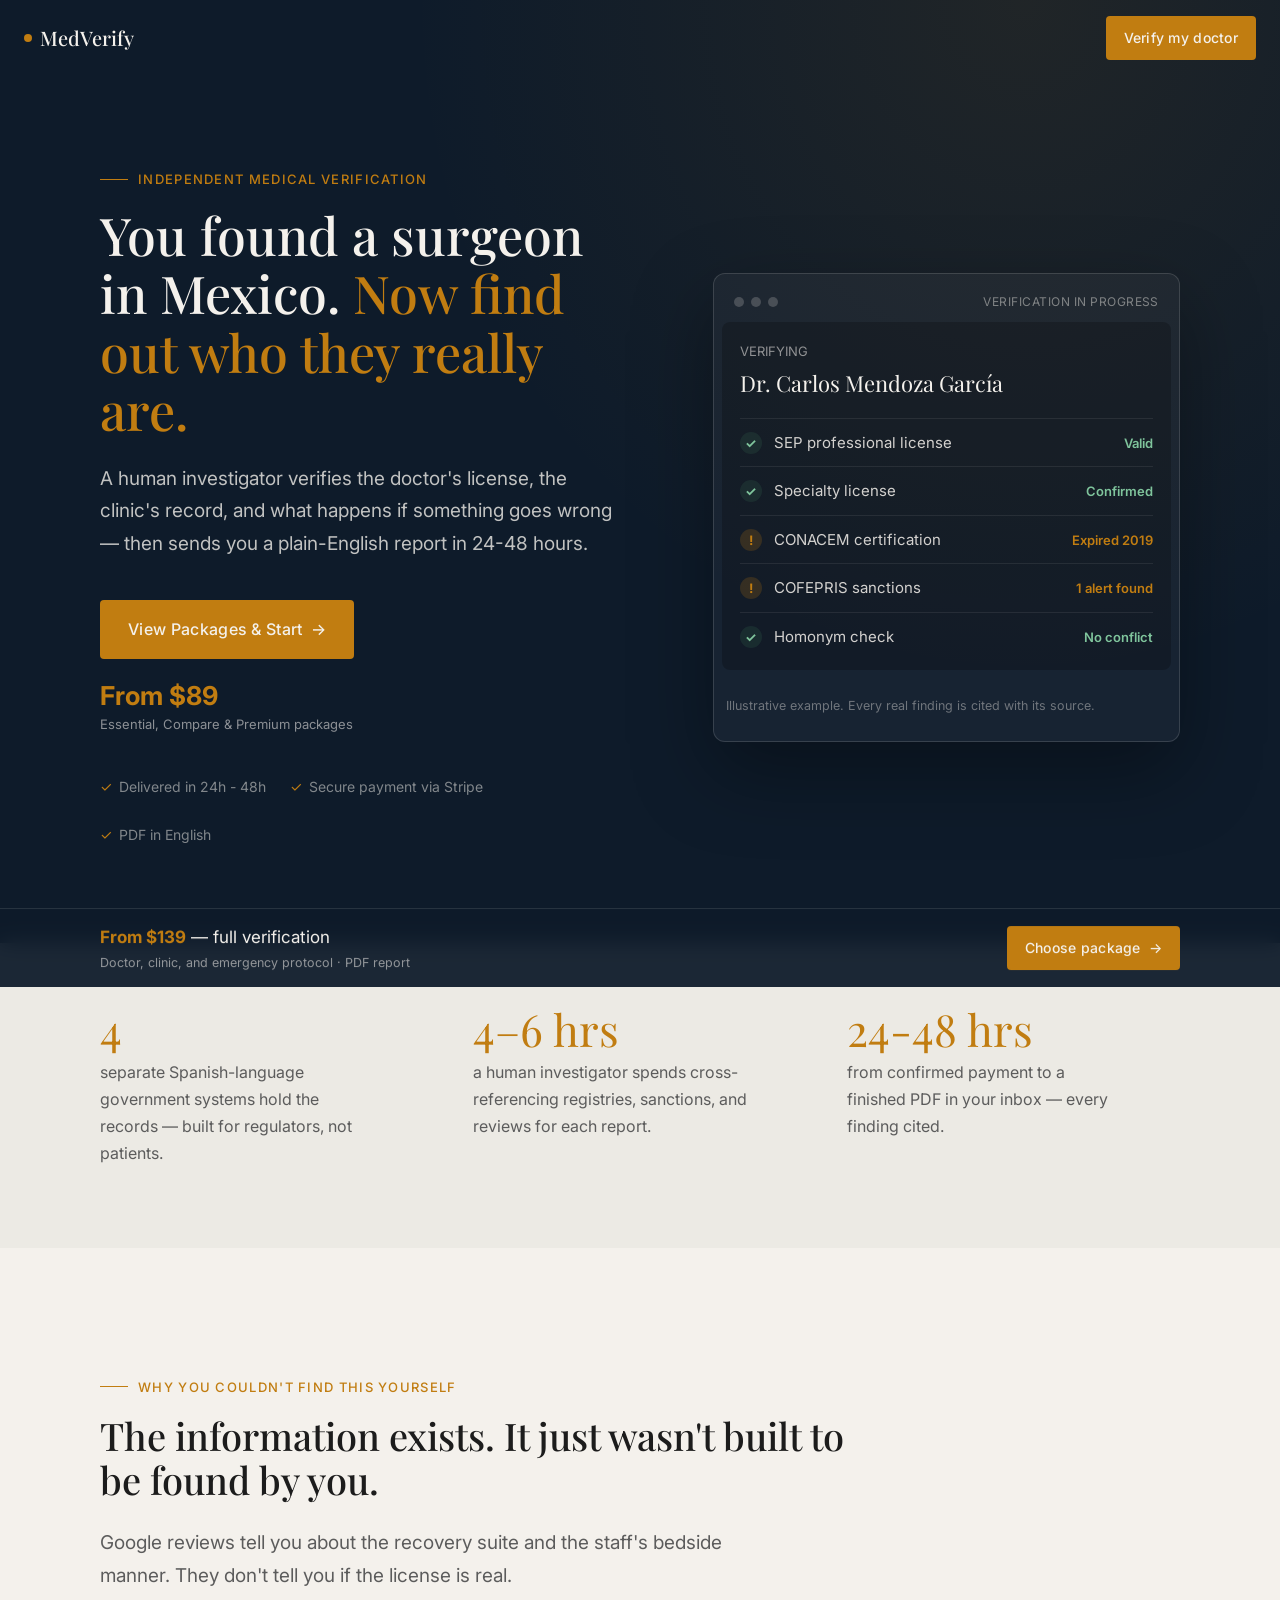
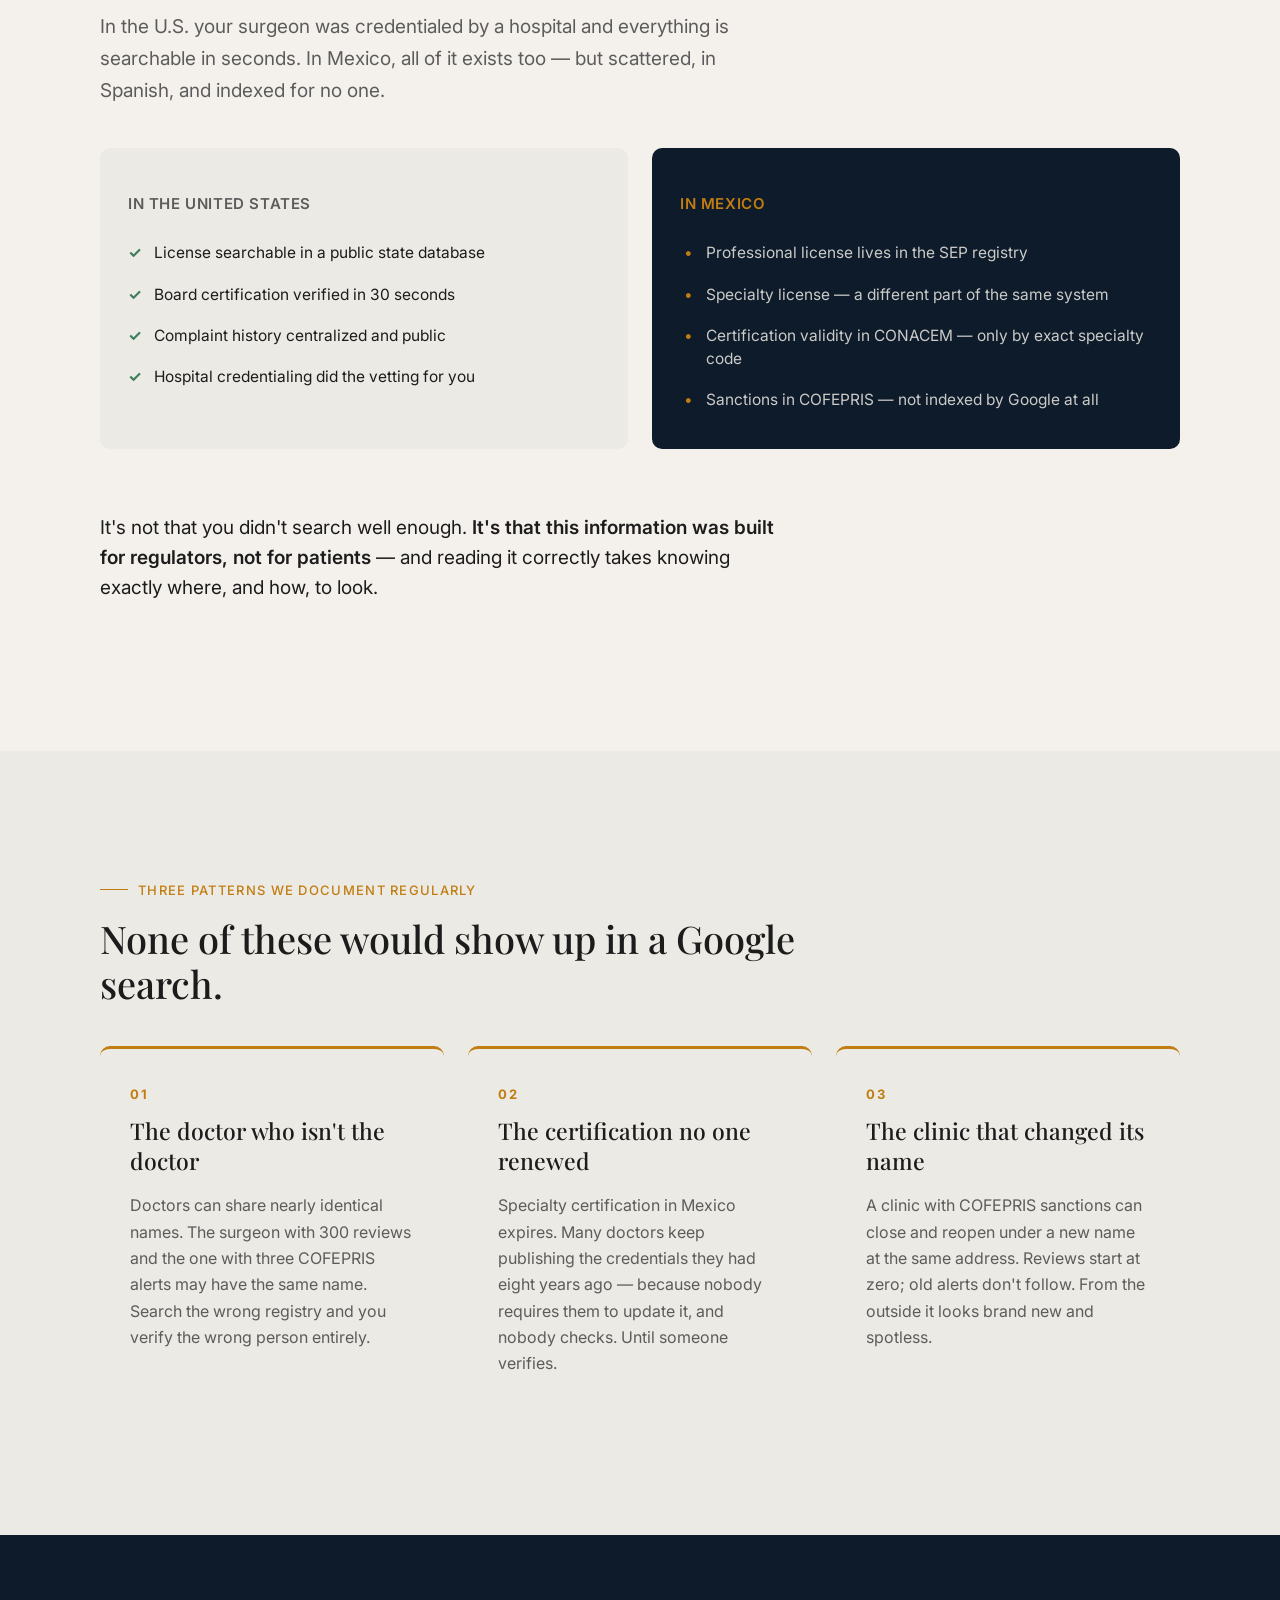
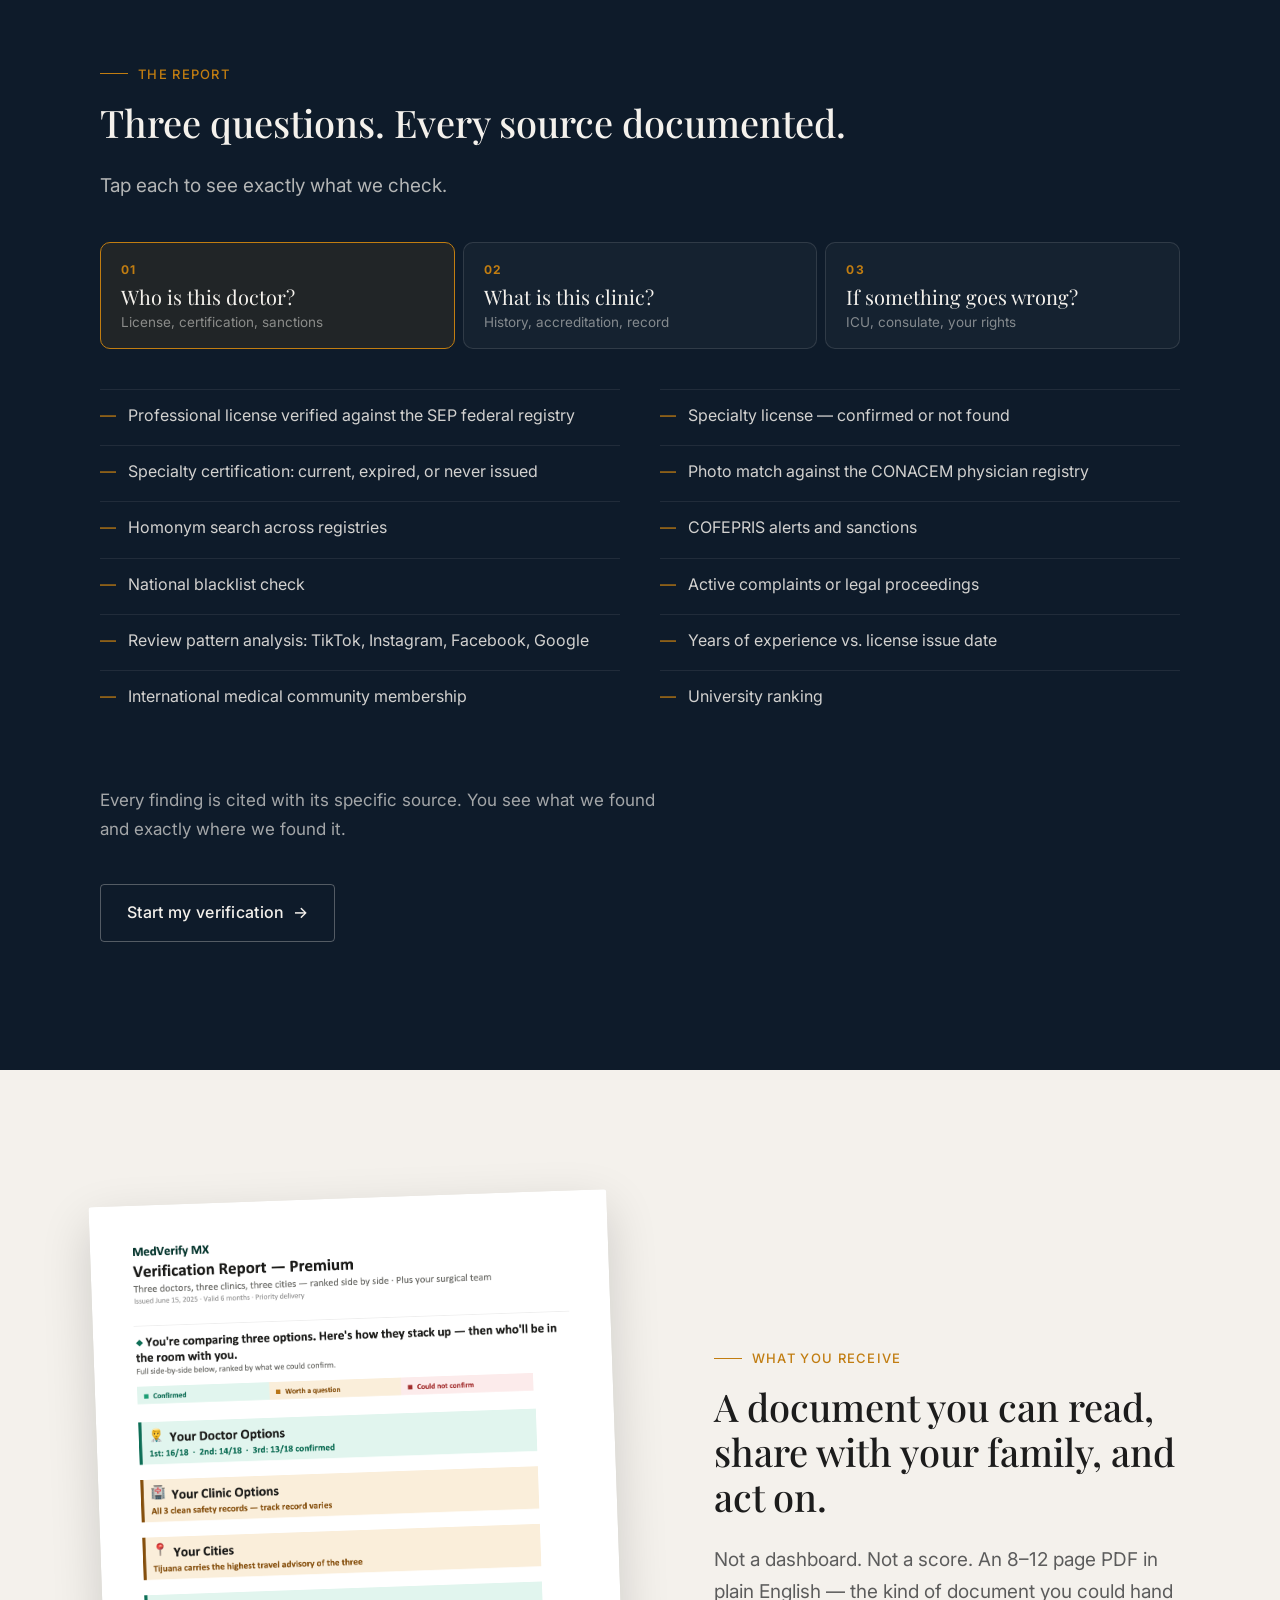
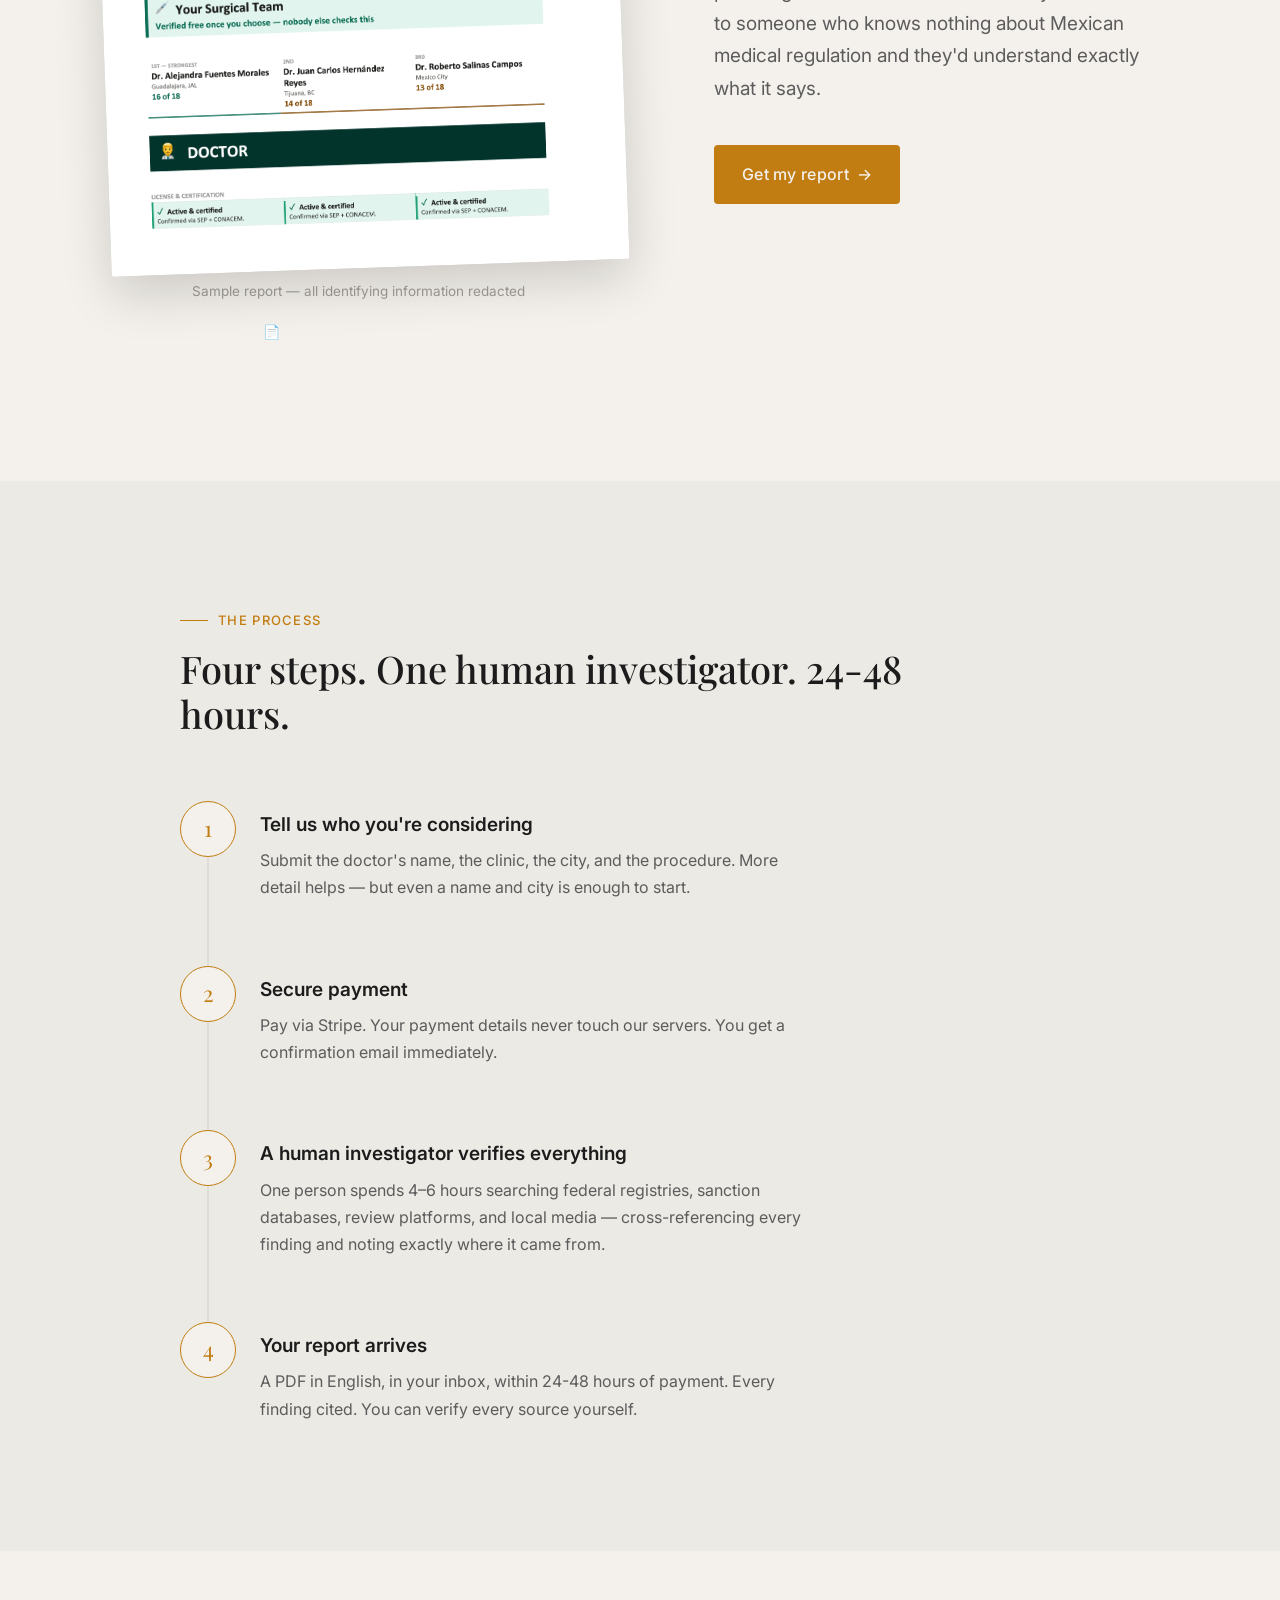
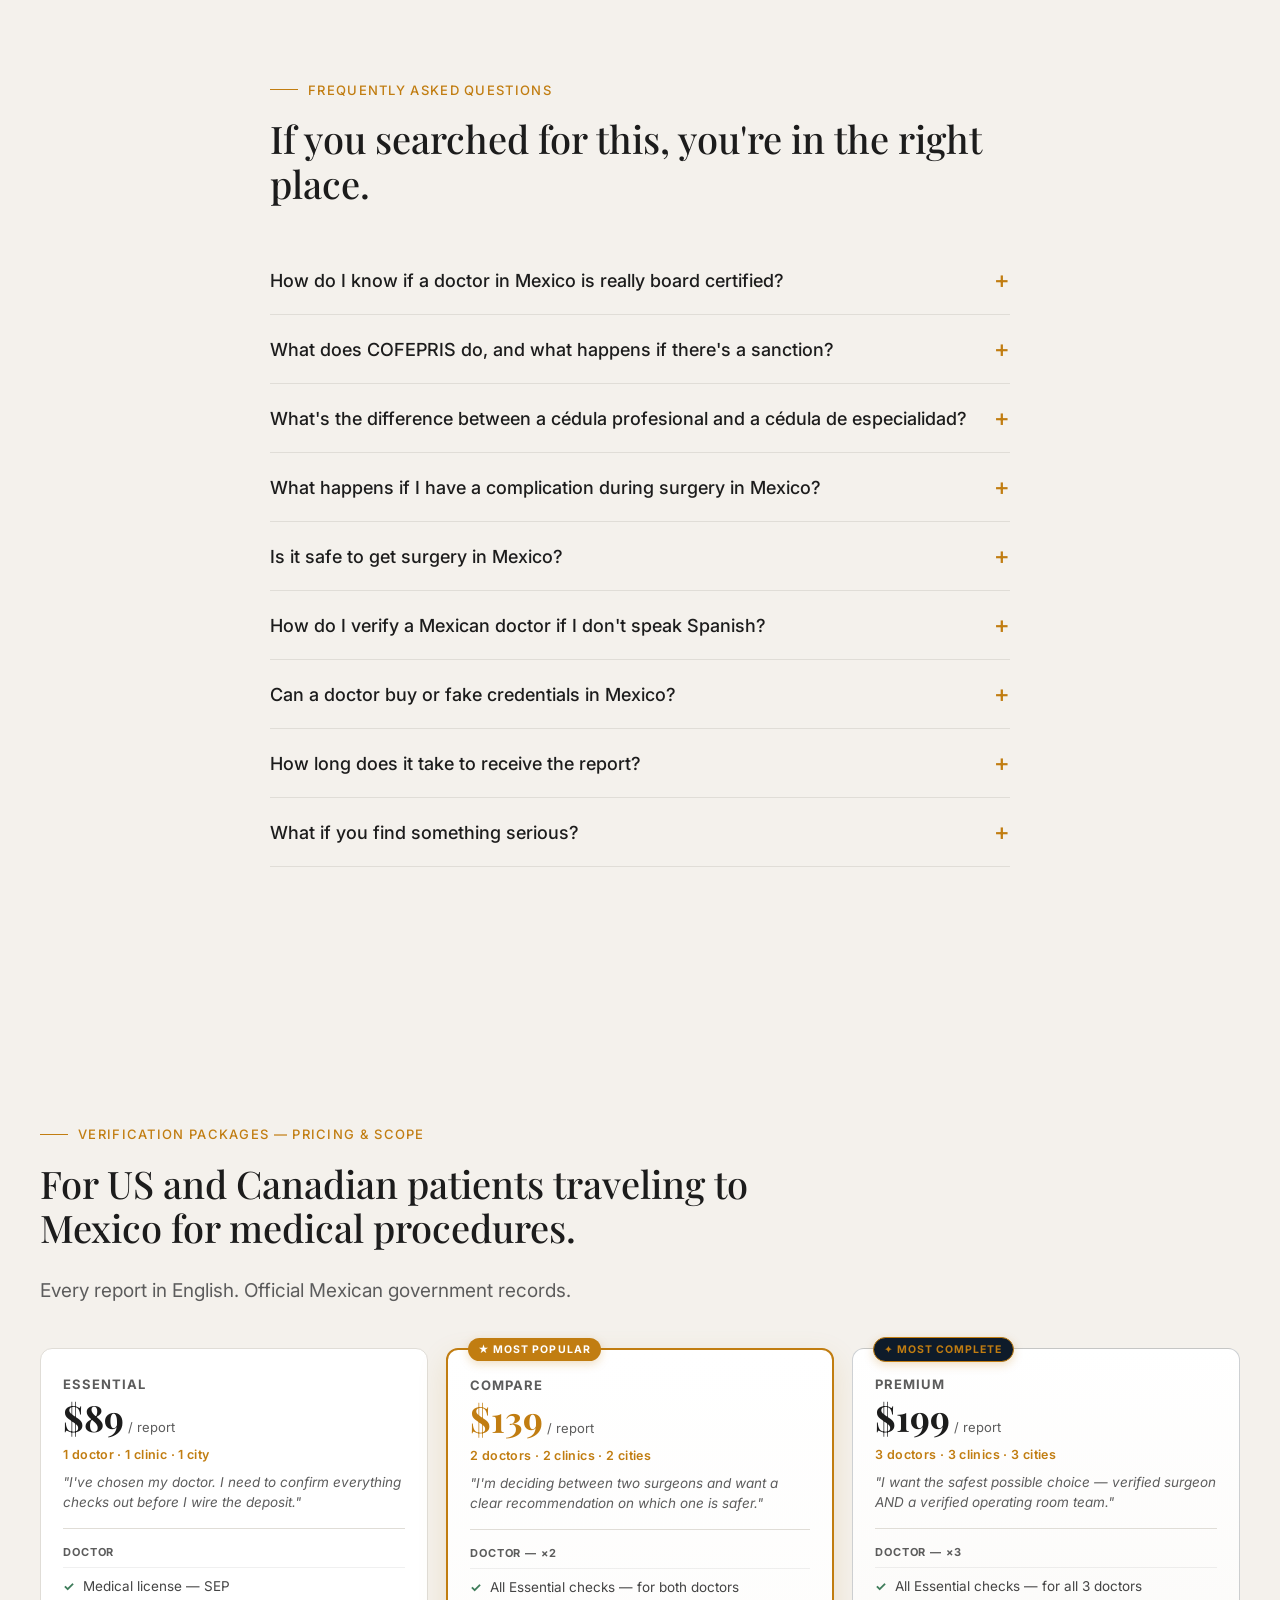
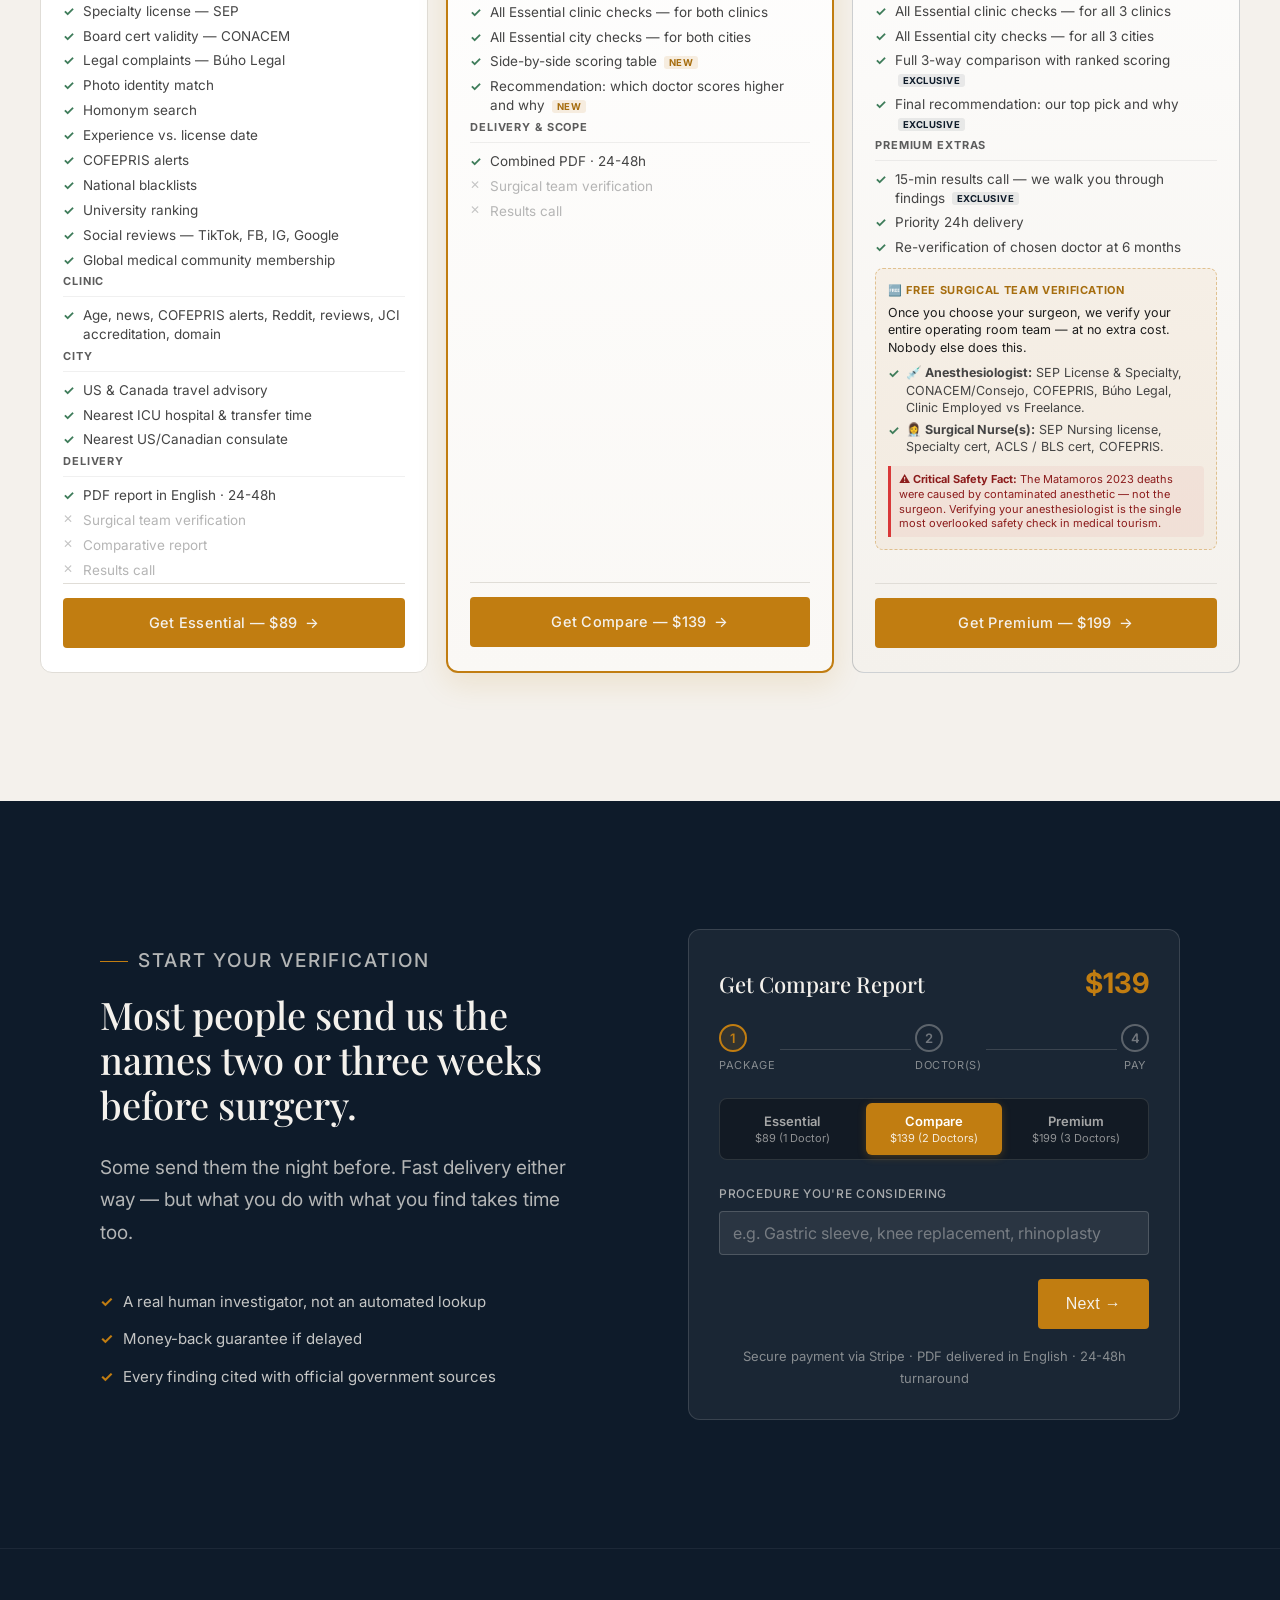
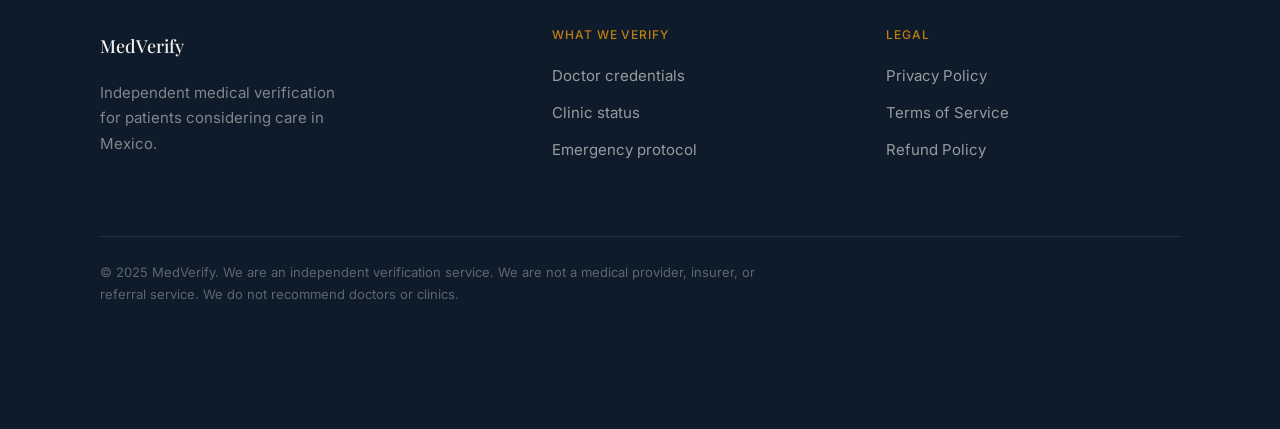
==== commit c61c3a03: "Remove savings details from package cards Removed savings information from package cards." ====
--- a/index.html
+++ b/index.html
@@ -363,7 +363,7 @@
 
           <div class="pkg-card__foot">
             <a href="#start" class="btn btn--primary btn--full select-pkg-btn" data-package="compare">Get Compare — $139 <span class="arrow">→</span></a>
-            <div class="pkg-card__savings">Save $39 vs. 2× Essential</div>
+            
           </div>
         </article>
 
@@ -412,7 +412,7 @@
 
           <div class="pkg-card__foot">
             <a href="#start" class="btn btn--primary btn--full select-pkg-btn" data-package="premium">Get Premium — $199 <span class="arrow">→</span></a>
-            <div class="pkg-card__savings">Save $68 vs. 3× Essential + free surgical team verification</div>
+            
           </div>
         </article>
       </div>
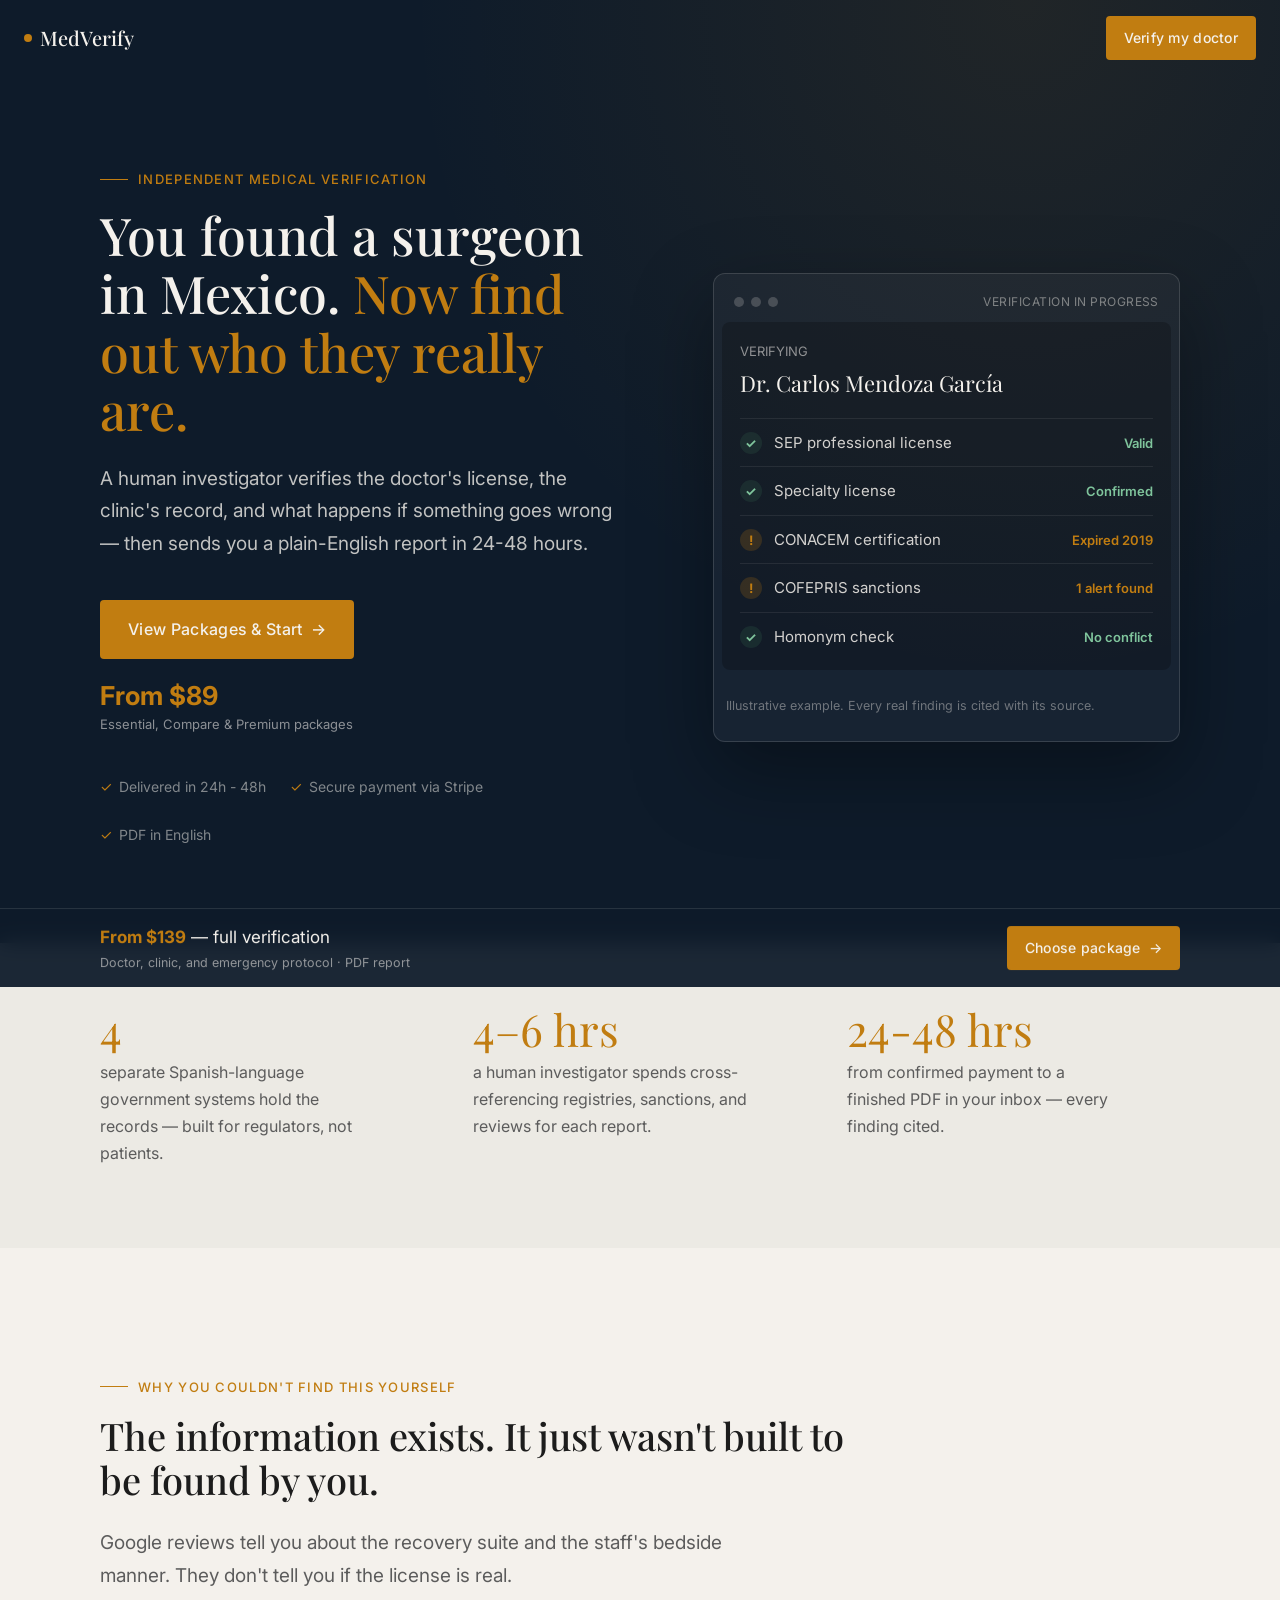
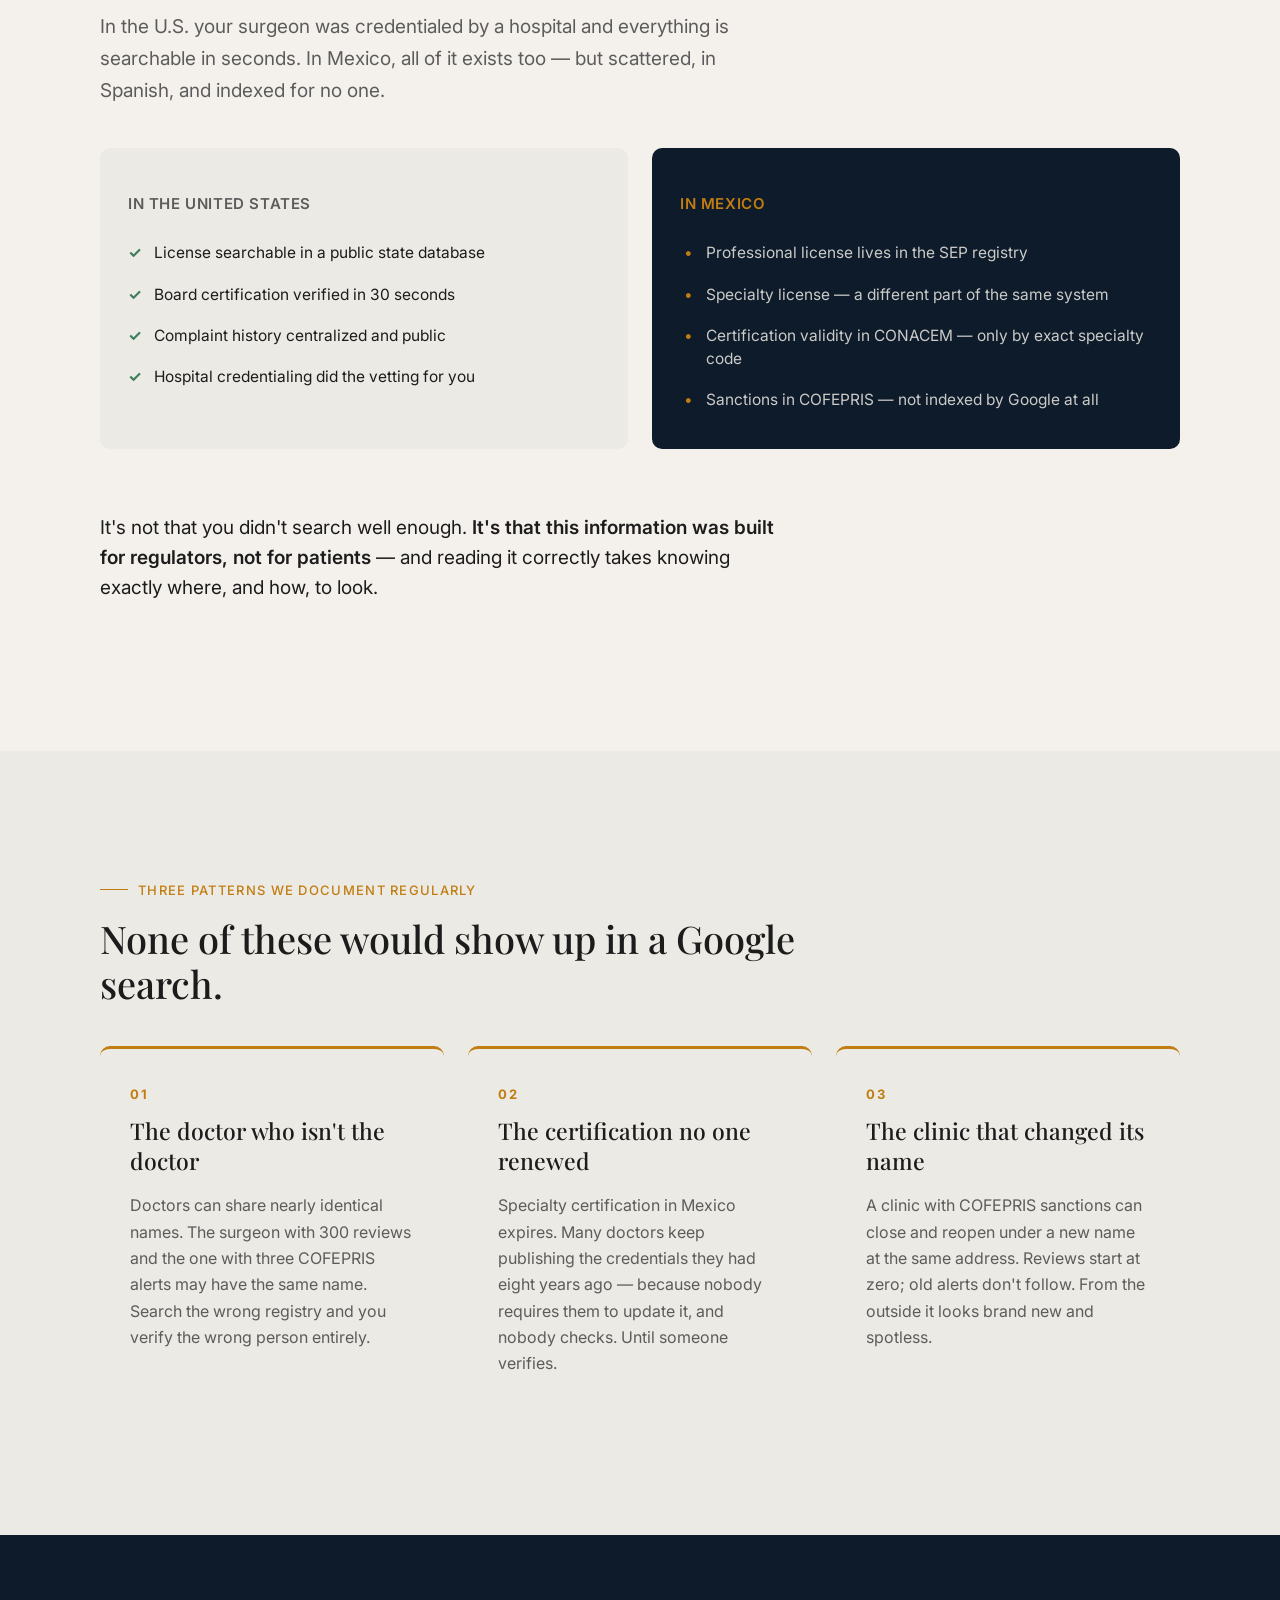
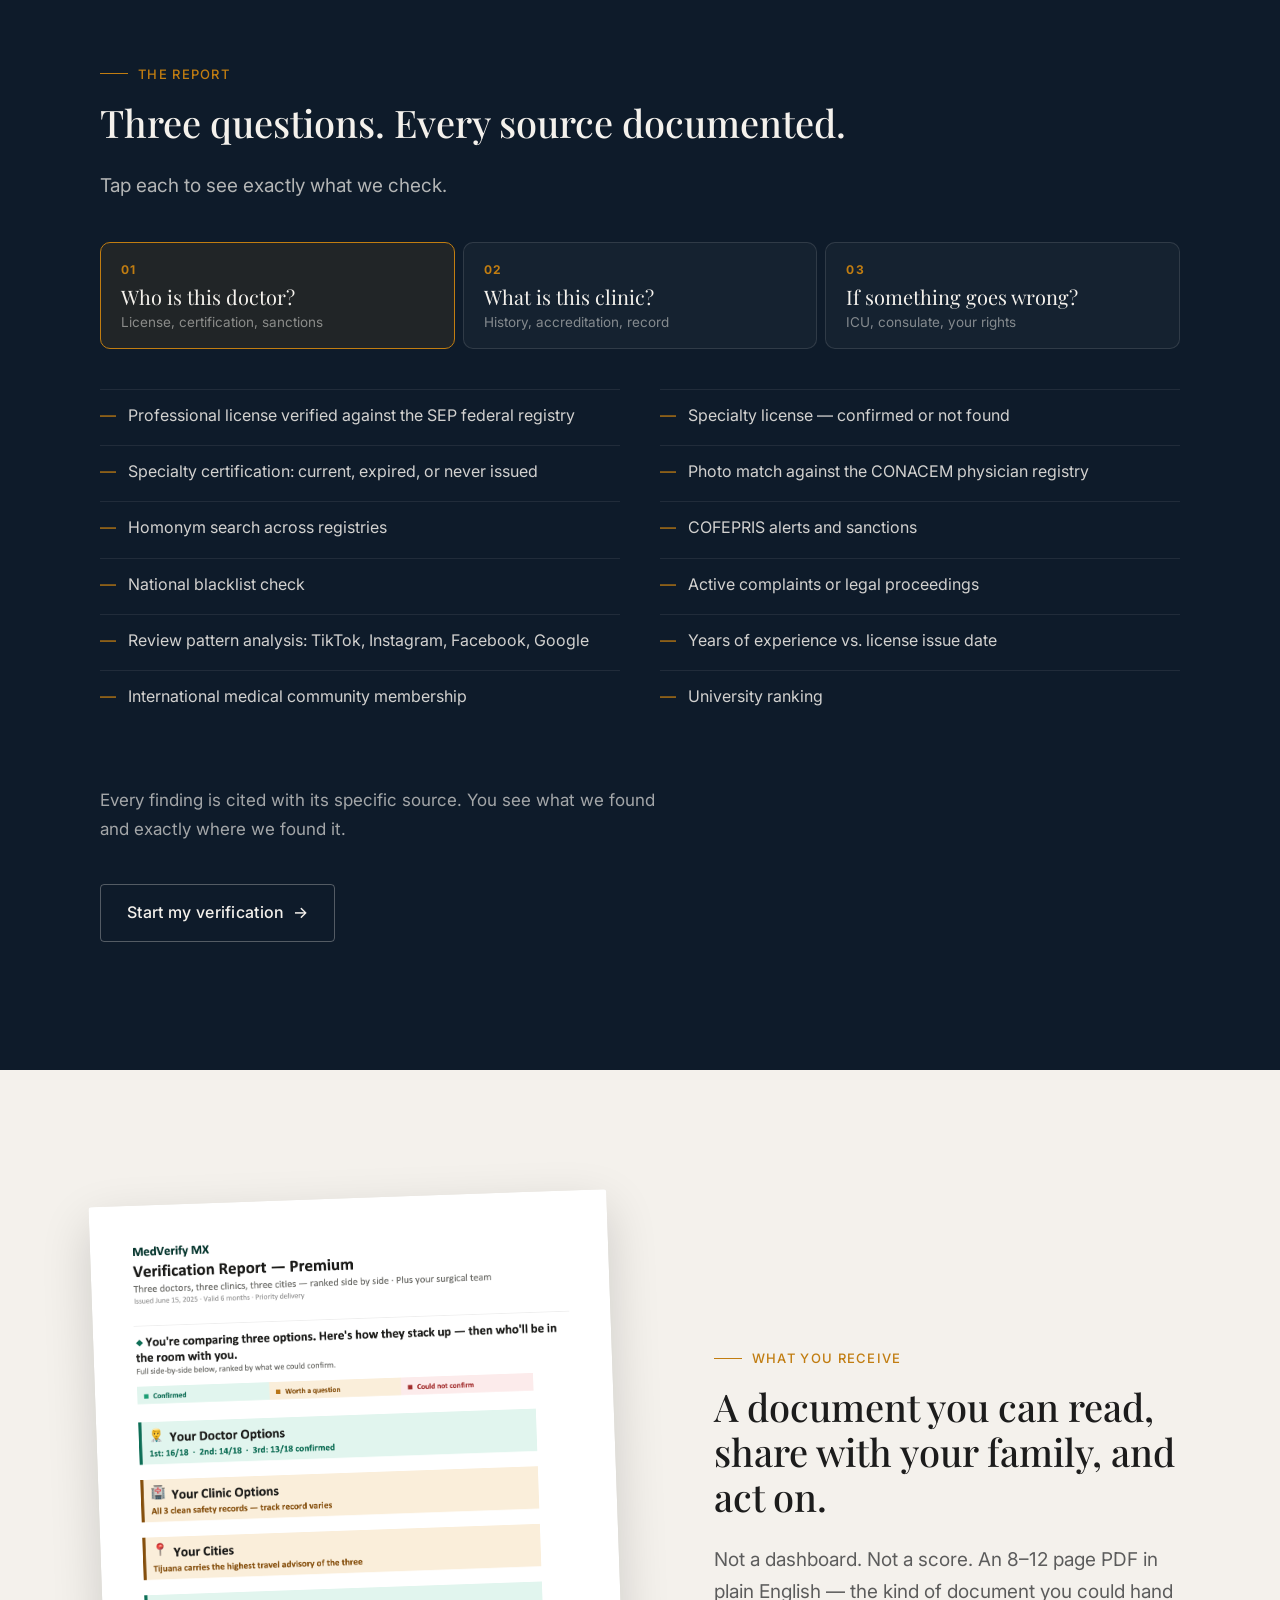
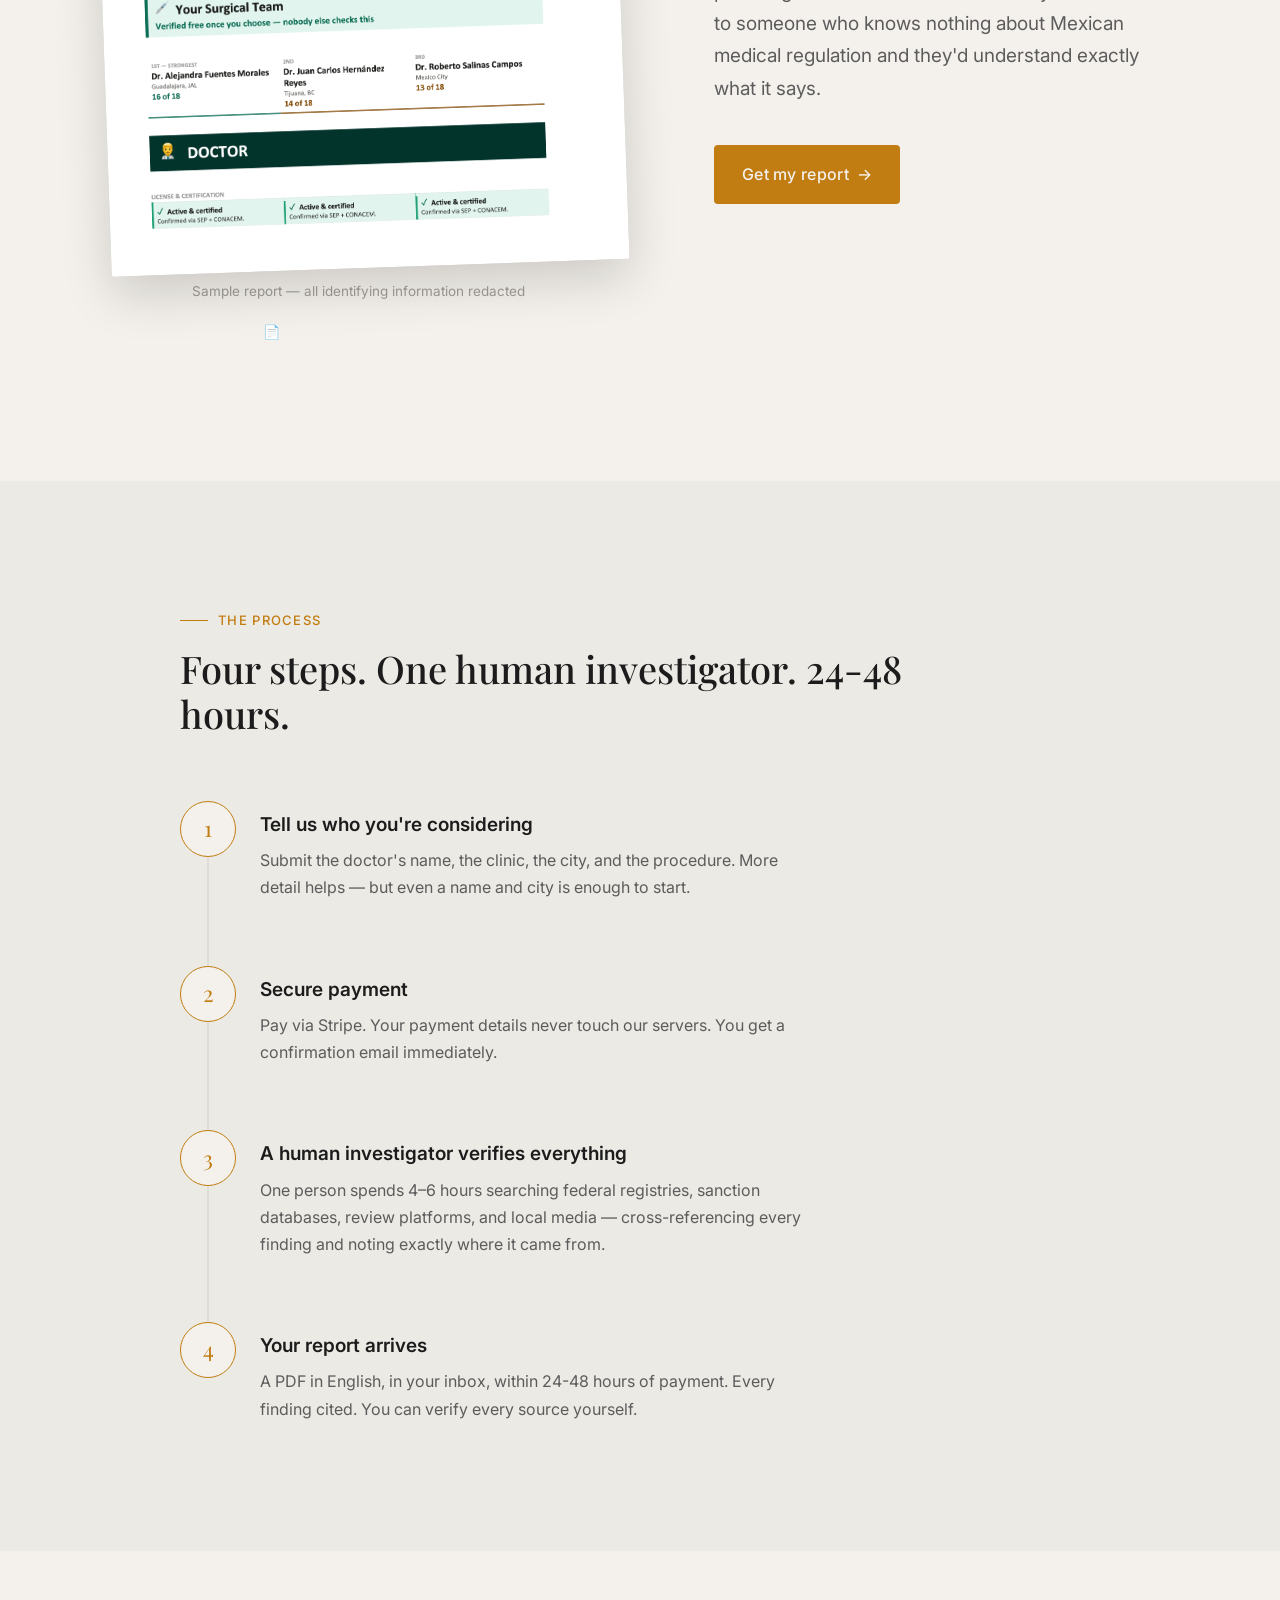
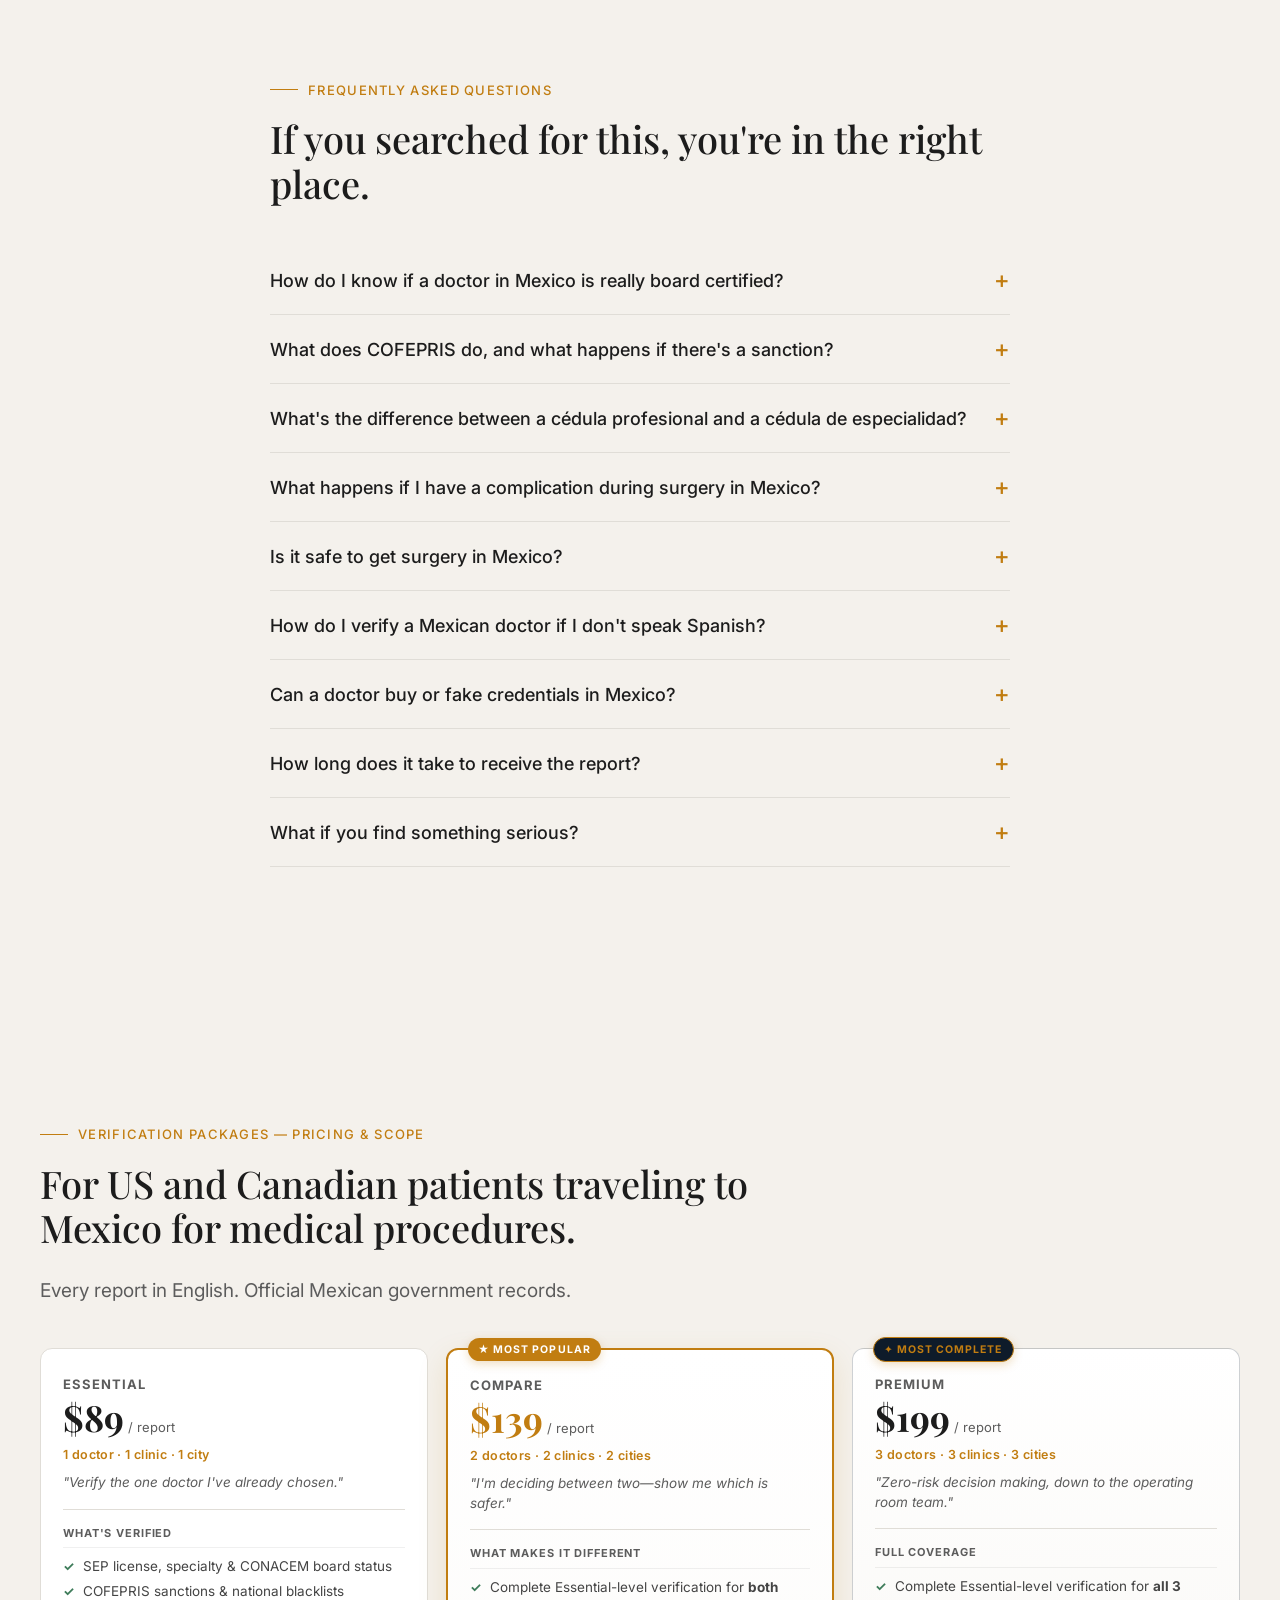
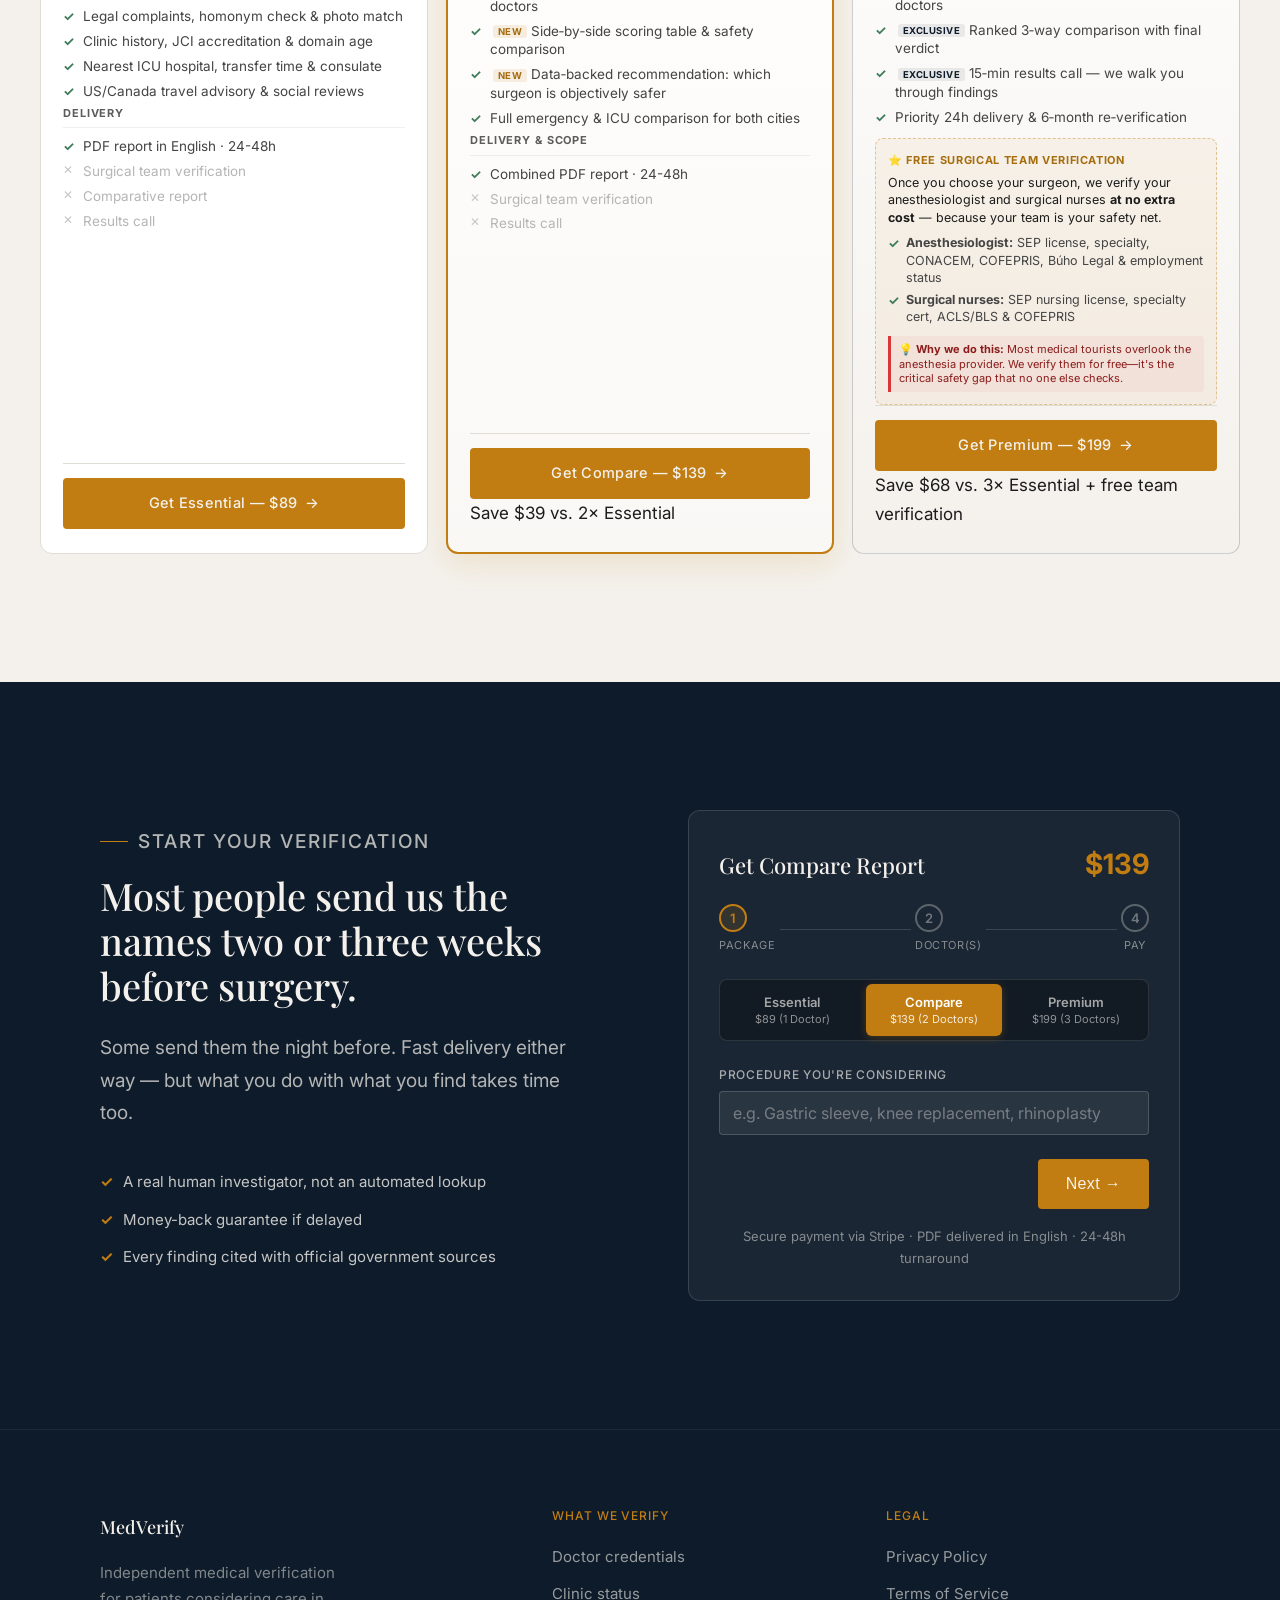
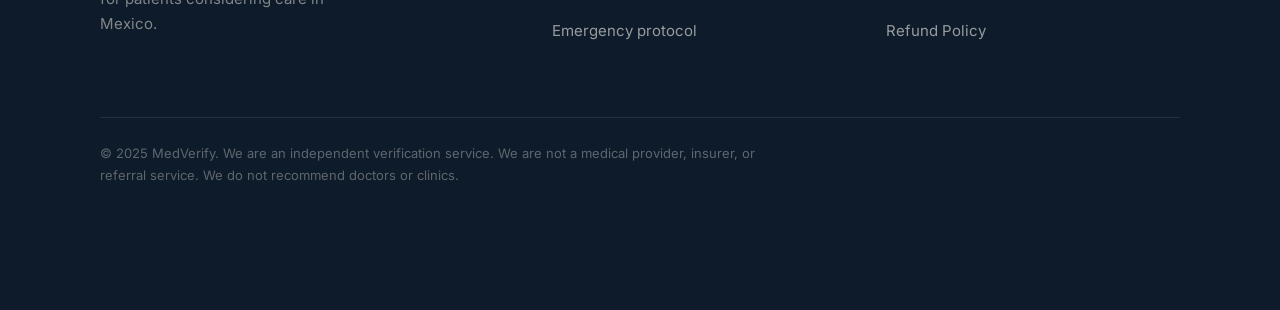
==== commit 19c9429a: "Update index.html" ====
--- a/index.html
+++ b/index.html
@@ -272,150 +272,121 @@
       <h2 class="section-title reveal">For US and Canadian patients traveling to Mexico for medical procedures.</h2>
       <p class="lede reveal">Every report in English. Official Mexican government records.</p>
 
-      <div class="pricing-grid reveal" data-delay="1">
-        <!-- ESSENTIAL CARD -->
-        <article class="pkg-card">
-          <div class="pkg-card__header">
-            <h3 class="pkg-card__name">ESSENTIAL</h3>
-            <div class="pkg-card__price"><b>$89</b><span>/ report</span></div>
-            <div class="pkg-card__scope">1 doctor · 1 clinic · 1 city</div>
-            <p class="pkg-card__quote">"I've chosen my doctor. I need to confirm everything checks out before I wire the deposit."</p>
-          </div>
-          
-          <div class="pkg-card__section">
-            <div class="pkg-card__section-title">DOCTOR</div>
-            <ul class="pkg-card__list">
-              <li class="check">Medical license — SEP</li>
-              <li class="check">Specialty license — SEP</li>
-              <li class="check">Board cert validity — CONACEM</li>
-              <li class="check">Legal complaints — Búho Legal</li>
-              <li class="check">Photo identity match</li>
-              <li class="check">Homonym search</li>
-              <li class="check">Experience vs. license date</li>
-              <li class="check">COFEPRIS alerts</li>
-              <li class="check">National blacklists</li>
-              <li class="check">University ranking</li>
-              <li class="check">Social reviews — TikTok, FB, IG, Google</li>
-              <li class="check">Global medical community membership</li>
-            </ul>
-          </div>
-
-          <div class="pkg-card__section">
-            <div class="pkg-card__section-title">CLINIC</div>
-            <ul class="pkg-card__list">
-              <li class="check">Age, news, COFEPRIS alerts, Reddit, reviews, JCI accreditation, domain</li>
-            </ul>
-          </div>
-
-          <div class="pkg-card__section">
-            <div class="pkg-card__section-title">CITY</div>
-            <ul class="pkg-card__list">
-              <li class="check">US & Canada travel advisory</li>
-              <li class="check">Nearest ICU hospital & transfer time</li>
-              <li class="check">Nearest US/Canadian consulate</li>
-            </ul>
-          </div>
-
-          <div class="pkg-card__section">
-            <div class="pkg-card__section-title">DELIVERY</div>
-            <ul class="pkg-card__list">
-              <li class="check">PDF report in English · 24-48h</li>
-              <li class="cross">Surgical team verification</li>
-              <li class="cross">Comparative report</li>
-              <li class="cross">Results call</li>
-            </ul>
-          </div>
-
-          <div class="pkg-card__foot">
-            <a href="#start" class="btn btn--primary btn--full select-pkg-btn" data-package="essential">Get Essential — $89 <span class="arrow">→</span></a>
-          </div>
-        </article>
-
-        <!-- COMPARE CARD (MOST POPULAR) -->
-        <article class="pkg-card pkg-card--featured">
-          <div class="pkg-card__badge">★ MOST POPULAR</div>
-          <div class="pkg-card__header">
-            <h3 class="pkg-card__name">COMPARE</h3>
-            <div class="pkg-card__price"><b>$139</b><span>/ report</span></div>
-            <div class="pkg-card__scope">2 doctors · 2 clinics · 2 cities</div>
-            <p class="pkg-card__quote">"I'm deciding between two surgeons and want a clear recommendation on which one is safer."</p>
-          </div>
-
-          <div class="pkg-card__section">
-            <div class="pkg-card__section-title">DOCTOR — ×2</div>
-            <ul class="pkg-card__list">
-              <li class="check">All Essential checks — for both doctors</li>
-              <li class="check">All Essential clinic checks — for both clinics</li>
-              <li class="check">All Essential city checks — for both cities</li>
-              <li class="check">Side-by-side scoring table <span class="tag-new">NEW</span></li>
-              <li class="check">Recommendation: which doctor scores higher and why <span class="tag-new">NEW</span></li>
-            </ul>
-          </div>
-
-          <div class="pkg-card__section">
-            <div class="pkg-card__section-title">DELIVERY & SCOPE</div>
-            <ul class="pkg-card__list">
-              <li class="check">Combined PDF · 24-48h</li>
-              <li class="cross">Surgical team verification</li>
-              <li class="cross">Results call</li>
-            </ul>
-          </div>
-
-          <div class="pkg-card__foot">
-            <a href="#start" class="btn btn--primary btn--full select-pkg-btn" data-package="compare">Get Compare — $139 <span class="arrow">→</span></a>
-            
-          </div>
-        </article>
-
-        <!-- PREMIUM CARD (MOST COMPLETE) -->
-        <article class="pkg-card pkg-card--premium">
-          <div class="pkg-card__badge pkg-card__badge--premium">✦ MOST COMPLETE</div>
-          <div class="pkg-card__header">
-            <h3 class="pkg-card__name">PREMIUM</h3>
-            <div class="pkg-card__price"><b>$199</b><span>/ report</span></div>
-            <div class="pkg-card__scope">3 doctors · 3 clinics · 3 cities</div>
-            <p class="pkg-card__quote">"I want the safest possible choice — verified surgeon AND a verified operating room team."</p>
-          </div>
-
-          <div class="pkg-card__section">
-            <div class="pkg-card__section-title">DOCTOR — ×3</div>
-            <ul class="pkg-card__list">
-              <li class="check">All Essential checks — for all 3 doctors</li>
-              <li class="check">All Essential clinic checks — for all 3 clinics</li>
-              <li class="check">All Essential city checks — for all 3 cities</li>
-              <li class="check">Full 3-way comparison with ranked scoring <span class="tag-exclusive">EXCLUSIVE</span></li>
-              <li class="check">Final recommendation: our top pick and why <span class="tag-exclusive">EXCLUSIVE</span></li>
-            </ul>
-          </div>
-
-          <div class="pkg-card__section">
-            <div class="pkg-card__section-title">PREMIUM EXTRAS</div>
-            <ul class="pkg-card__list">
-              <li class="check">15-min results call — we walk you through findings <span class="tag-exclusive">EXCLUSIVE</span></li>
-              <li class="check">Priority 24h delivery</li>
-              <li class="check">Re-verification of chosen doctor at 6 months</li>
-            </ul>
-          </div>
-
-          <!-- FREE SURGICAL TEAM VERIFICATION HIGHLIGHT -->
-          <div class="surgical-team-box">
-            <div class="surgical-team-box__title">🆓 FREE SURGICAL TEAM VERIFICATION</div>
-            <p class="surgical-team-box__p">Once you choose your surgeon, we verify your entire operating room team — at no extra cost. Nobody else does this.</p>
-            <ul class="pkg-card__list" style="margin-bottom:8px;">
-              <li class="check"><strong>💉 Anesthesiologist:</strong> SEP License & Specialty, CONACEM/Consejo, COFEPRIS, Búho Legal, Clinic Employed vs Freelance.</li>
-              <li class="check"><strong>👩‍⚕️ Surgical Nurse(s):</strong> SEP Nursing license, Specialty cert, ACLS / BLS cert, COFEPRIS.</li>
-            </ul>
-            <div class="surgical-team-box__warning">
-              ⚠️ <strong>Critical Safety Fact:</strong> The Matamoros 2023 deaths were caused by contaminated anesthetic — not the surgeon. Verifying your anesthesiologist is the single most overlooked safety check in medical tourism.
-            </div>
-          </div>
-
-          <div class="pkg-card__foot">
-            <a href="#start" class="btn btn--primary btn--full select-pkg-btn" data-package="premium">Get Premium — $199 <span class="arrow">→</span></a>
-            
-          </div>
-        </article>
-      </div>
+<div class="pricing-grid reveal" data-delay="1">
+  <!-- ========== ESSENTIAL ========== -->
+  <article class="pkg-card">
+    <div class="pkg-card__header">
+      <h3 class="pkg-card__name">ESSENTIAL</h3>
+      <div class="pkg-card__price"><b>$89</b><span>/ report</span></div>
+      <div class="pkg-card__scope">1 doctor · 1 clinic · 1 city</div>
+      <p class="pkg-card__quote">"Verify the one doctor I've already chosen."</p>
+    </div>
+    
+    <div class="pkg-card__section">
+      <div class="pkg-card__section-title">What's verified</div>
+      <ul class="pkg-card__list">
+        <li class="check">SEP license, specialty &amp; CONACEM board status</li>
+        <li class="check">COFEPRIS sanctions &amp; national blacklists</li>
+        <li class="check">Legal complaints, homonym check &amp; photo match</li>
+        <li class="check">Clinic history, JCI accreditation &amp; domain age</li>
+        <li class="check">Nearest ICU hospital, transfer time &amp; consulate</li>
+        <li class="check">US/Canada travel advisory &amp; social reviews</li>
+      </ul>
+    </div>
+
+    <div class="pkg-card__section">
+      <div class="pkg-card__section-title">Delivery</div>
+      <ul class="pkg-card__list">
+        <li class="check">PDF report in English · 24-48h</li>
+        <li class="cross">Surgical team verification</li>
+        <li class="cross">Comparative report</li>
+        <li class="cross">Results call</li>
+      </ul>
+    </div>
+
+    <div class="pkg-card__foot">
+      <a href="#start" class="btn btn--primary btn--full select-pkg-btn" data-package="essential">Get Essential — $89 <span class="arrow">→</span></a>
+    </div>
+  </article>
+
+  <!-- ========== COMPARE (MOST POPULAR) ========== -->
+  <article class="pkg-card pkg-card--featured">
+    <div class="pkg-card__badge">★ MOST POPULAR</div>
+    <div class="pkg-card__header">
+      <h3 class="pkg-card__name">COMPARE</h3>
+      <div class="pkg-card__price"><b>$139</b><span>/ report</span></div>
+      <div class="pkg-card__scope">2 doctors · 2 clinics · 2 cities</div>
+      <p class="pkg-card__quote">"I'm deciding between two—show me which is safer."</p>
+    </div>
+
+    <div class="pkg-card__section">
+      <div class="pkg-card__section-title">What makes it different</div>
+      <ul class="pkg-card__list">
+        <li class="check">Complete Essential-level verification for <strong>both</strong> doctors</li>
+        <li class="check"><span class="tag-new">NEW</span> Side‑by‑side scoring table &amp; safety comparison</li>
+        <li class="check"><span class="tag-new">NEW</span> Data‑backed recommendation: which surgeon is objectively safer</li>
+        <li class="check">Full emergency &amp; ICU comparison for both cities</li>
+      </ul>
+    </div>
+
+    <div class="pkg-card__section">
+      <div class="pkg-card__section-title">Delivery &amp; scope</div>
+      <ul class="pkg-card__list">
+        <li class="check">Combined PDF report · 24-48h</li>
+        <li class="cross">Surgical team verification</li>
+        <li class="cross">Results call</li>
+      </ul>
+    </div>
+
+    <div class="pkg-card__foot">
+      <a href="#start" class="btn btn--primary btn--full select-pkg-btn" data-package="compare">Get Compare — $139 <span class="arrow">→</span></a>
+      <div class="pkg-card__savings">Save $39 vs. 2× Essential</div>
+    </div>
+  </article>
+
+  <!-- ========== PREMIUM (MOST COMPLETE) ========== -->
+  <article class="pkg-card pkg-card--premium">
+    <div class="pkg-card__badge pkg-card__badge--premium">✦ MOST COMPLETE</div>
+    <div class="pkg-card__header">
+      <h3 class="pkg-card__name">PREMIUM</h3>
+      <div class="pkg-card__price"><b>$199</b><span>/ report</span></div>
+      <div class="pkg-card__scope">3 doctors · 3 clinics · 3 cities</div>
+      <p class="pkg-card__quote">"Zero-risk decision making, down to the operating room team."</p>
+    </div>
+
+    <div class="pkg-card__section">
+      <div class="pkg-card__section-title">Full coverage</div>
+      <ul class="pkg-card__list">
+        <li class="check">Complete Essential-level verification for <strong>all 3</strong> doctors</li>
+        <li class="check"><span class="tag-exclusive">EXCLUSIVE</span> Ranked 3‑way comparison with final verdict</li>
+        <li class="check"><span class="tag-exclusive">EXCLUSIVE</span> 15‑min results call — we walk you through findings</li>
+        <li class="check">Priority 24h delivery &amp; 6‑month re‑verification</li>
+      </ul>
+    </div>
+
+    <!-- Surgical Team Box – renovado, sin alarmismo, con tono de beneficio premium -->
+    <div class="surgical-team-box">
+      <div class="surgical-team-box__title">⭐ FREE SURGICAL TEAM VERIFICATION</div>
+      <p class="surgical-team-box__p">
+        Once you choose your surgeon, we verify your anesthesiologist and surgical nurses 
+        <strong>at no extra cost</strong> — because your team is your safety net.
+      </p>
+      <ul class="pkg-card__list">
+        <li class="check"><strong>Anesthesiologist:</strong> SEP license, specialty, CONACEM, COFEPRIS, Búho Legal &amp; employment status</li>
+        <li class="check"><strong>Surgical nurses:</strong> SEP nursing license, specialty cert, ACLS/BLS &amp; COFEPRIS</li>
+      </ul>
+      <div class="surgical-team-box__warning">
+        💡 <strong>Why we do this:</strong> Most medical tourists overlook the anesthesia provider. 
+        We verify them for free—it's the critical safety gap that no one else checks.
+      </div>
+    </div>
+
+    <div class="pkg-card__foot">
+      <a href="#start" class="btn btn--primary btn--full select-pkg-btn" data-package="premium">Get Premium — $199 <span class="arrow">→</span></a>
+      <div class="pkg-card__savings">Save $68 vs. 3× Essential + free team verification</div>
+    </div>
+  </article>
+</div>
     </div>
   </section>
 
--- a/assets/styles.css
+++ b/assets/styles.css
@@ -444,14 +444,6 @@
 .pkg-card__foot .btn {
   padding: 13px 20px;
   font-size: 14.5px;
-}
-
-.pkg-card__savings {
-  font-size: 12px;
-  font-weight: 600;
-  color: var(--color-ok);
-  text-align: center;
-  margin-top: 8px;
 }
 
 /* Surgical Team Highlight Box */
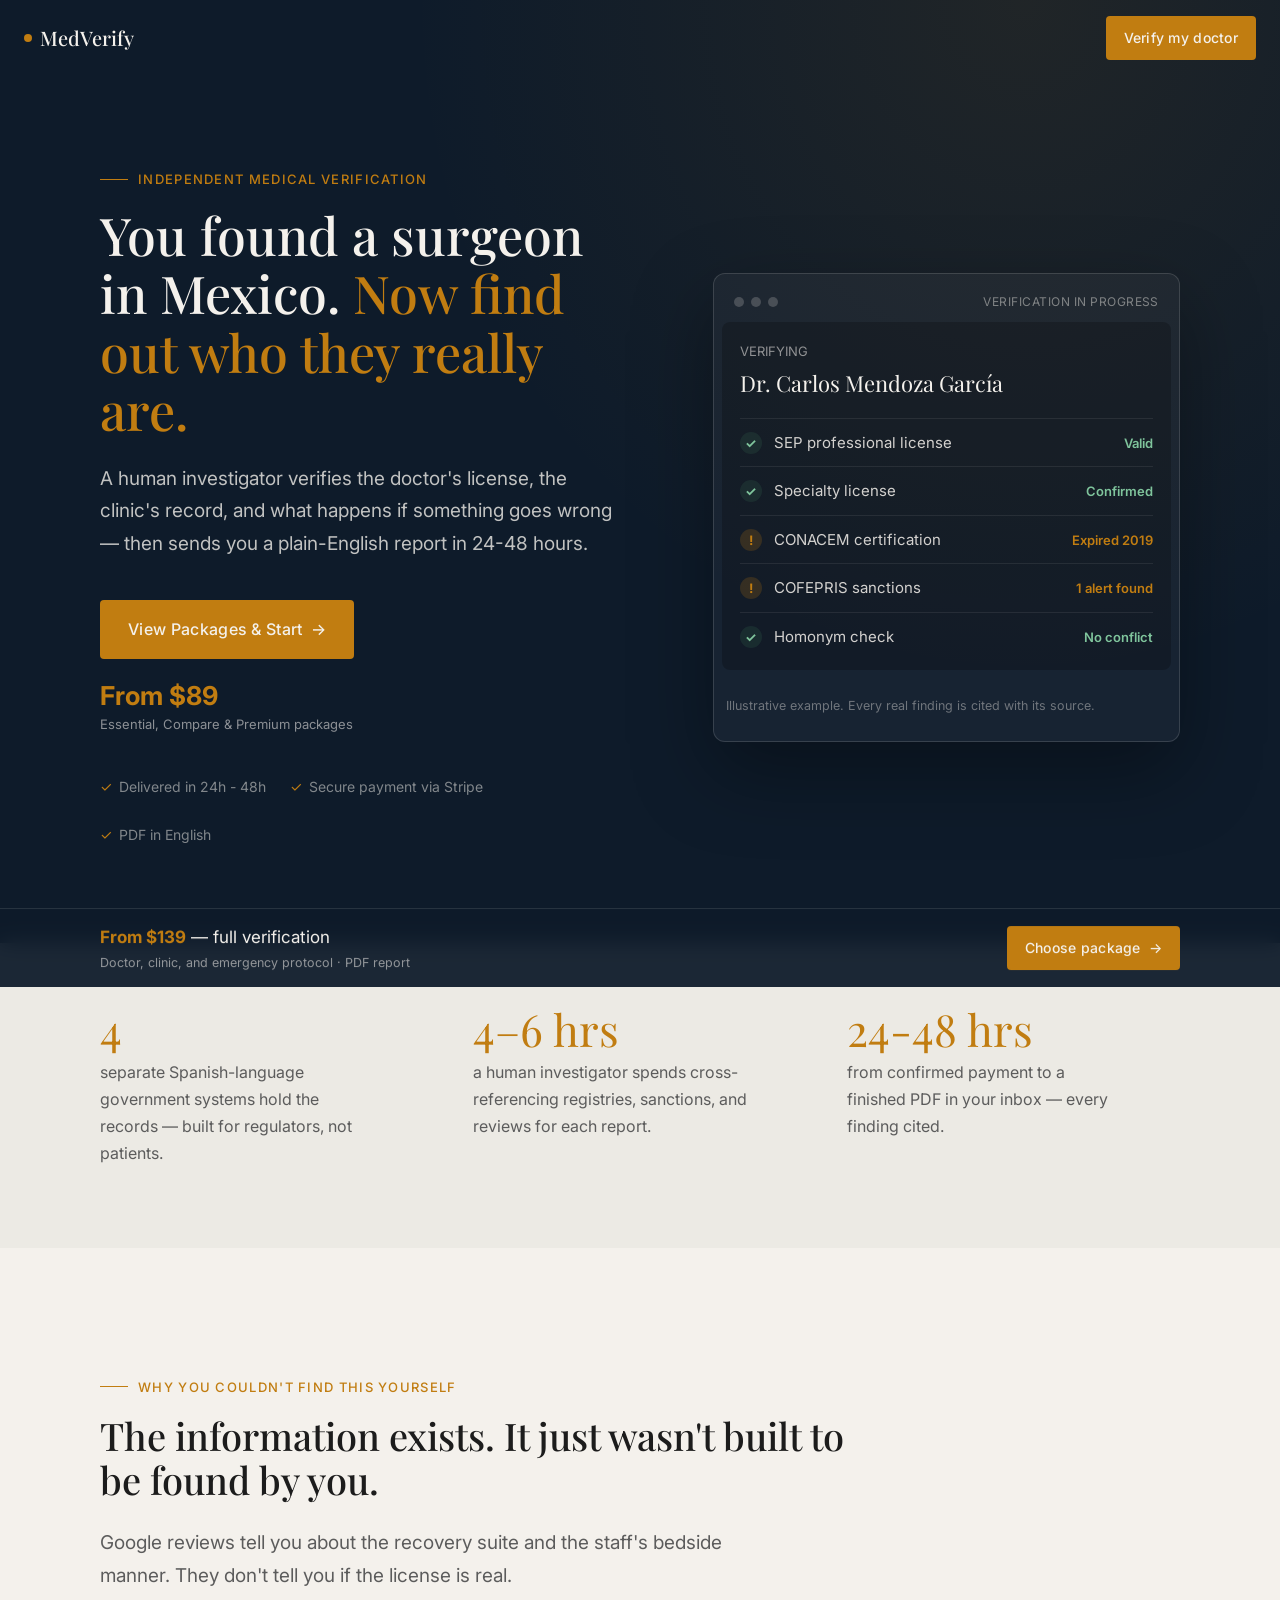
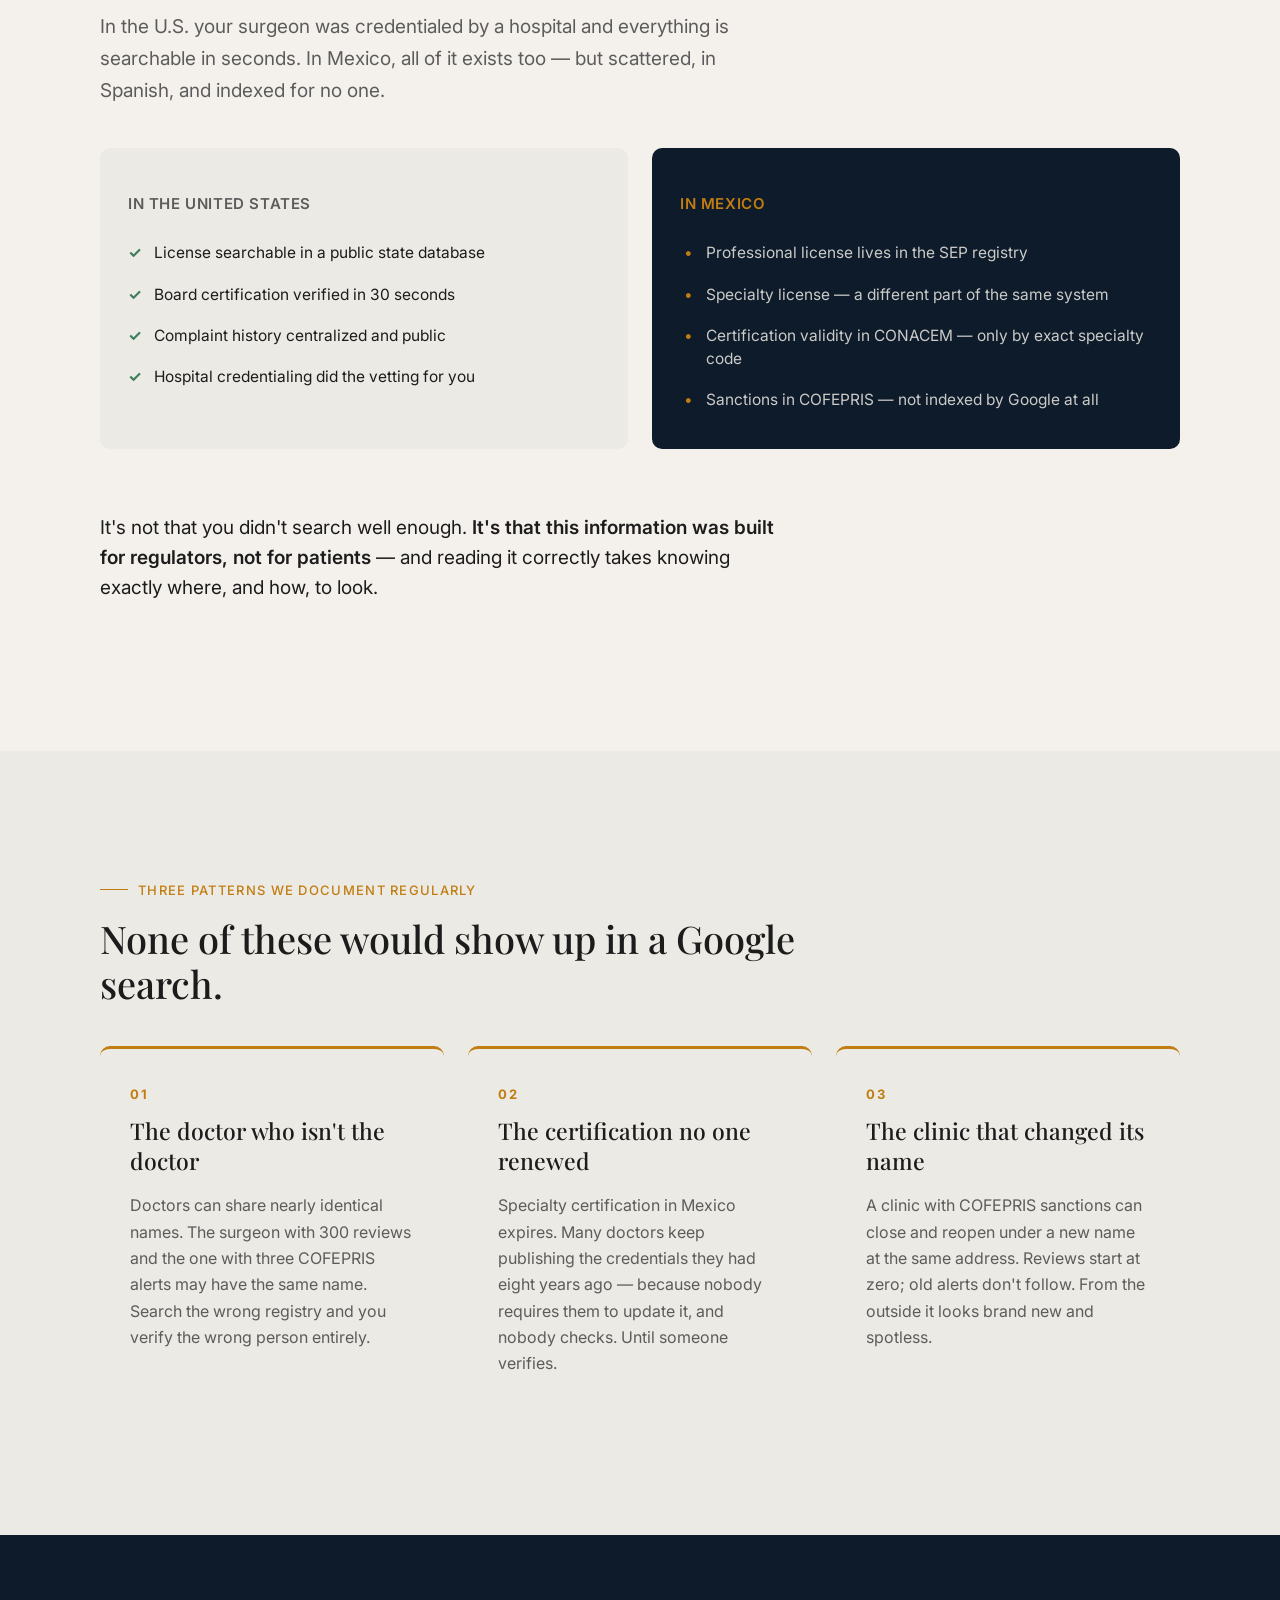
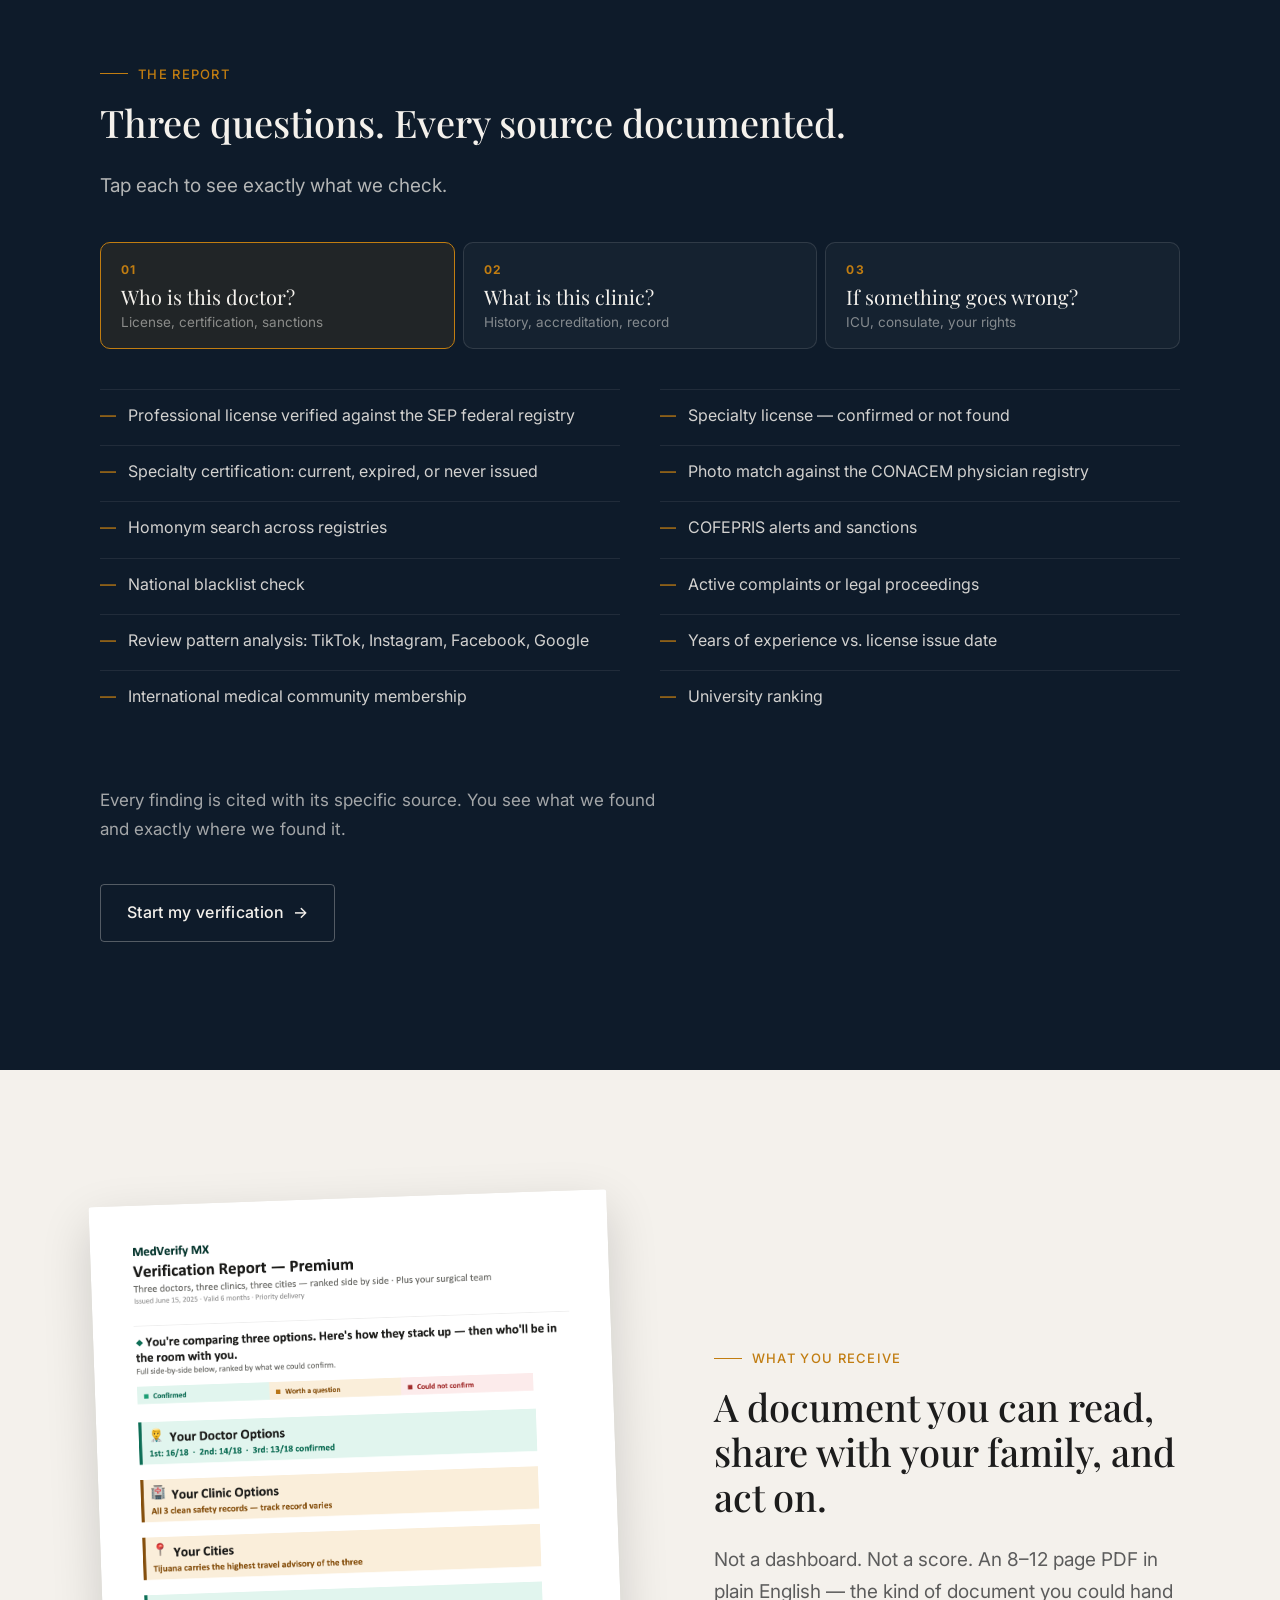
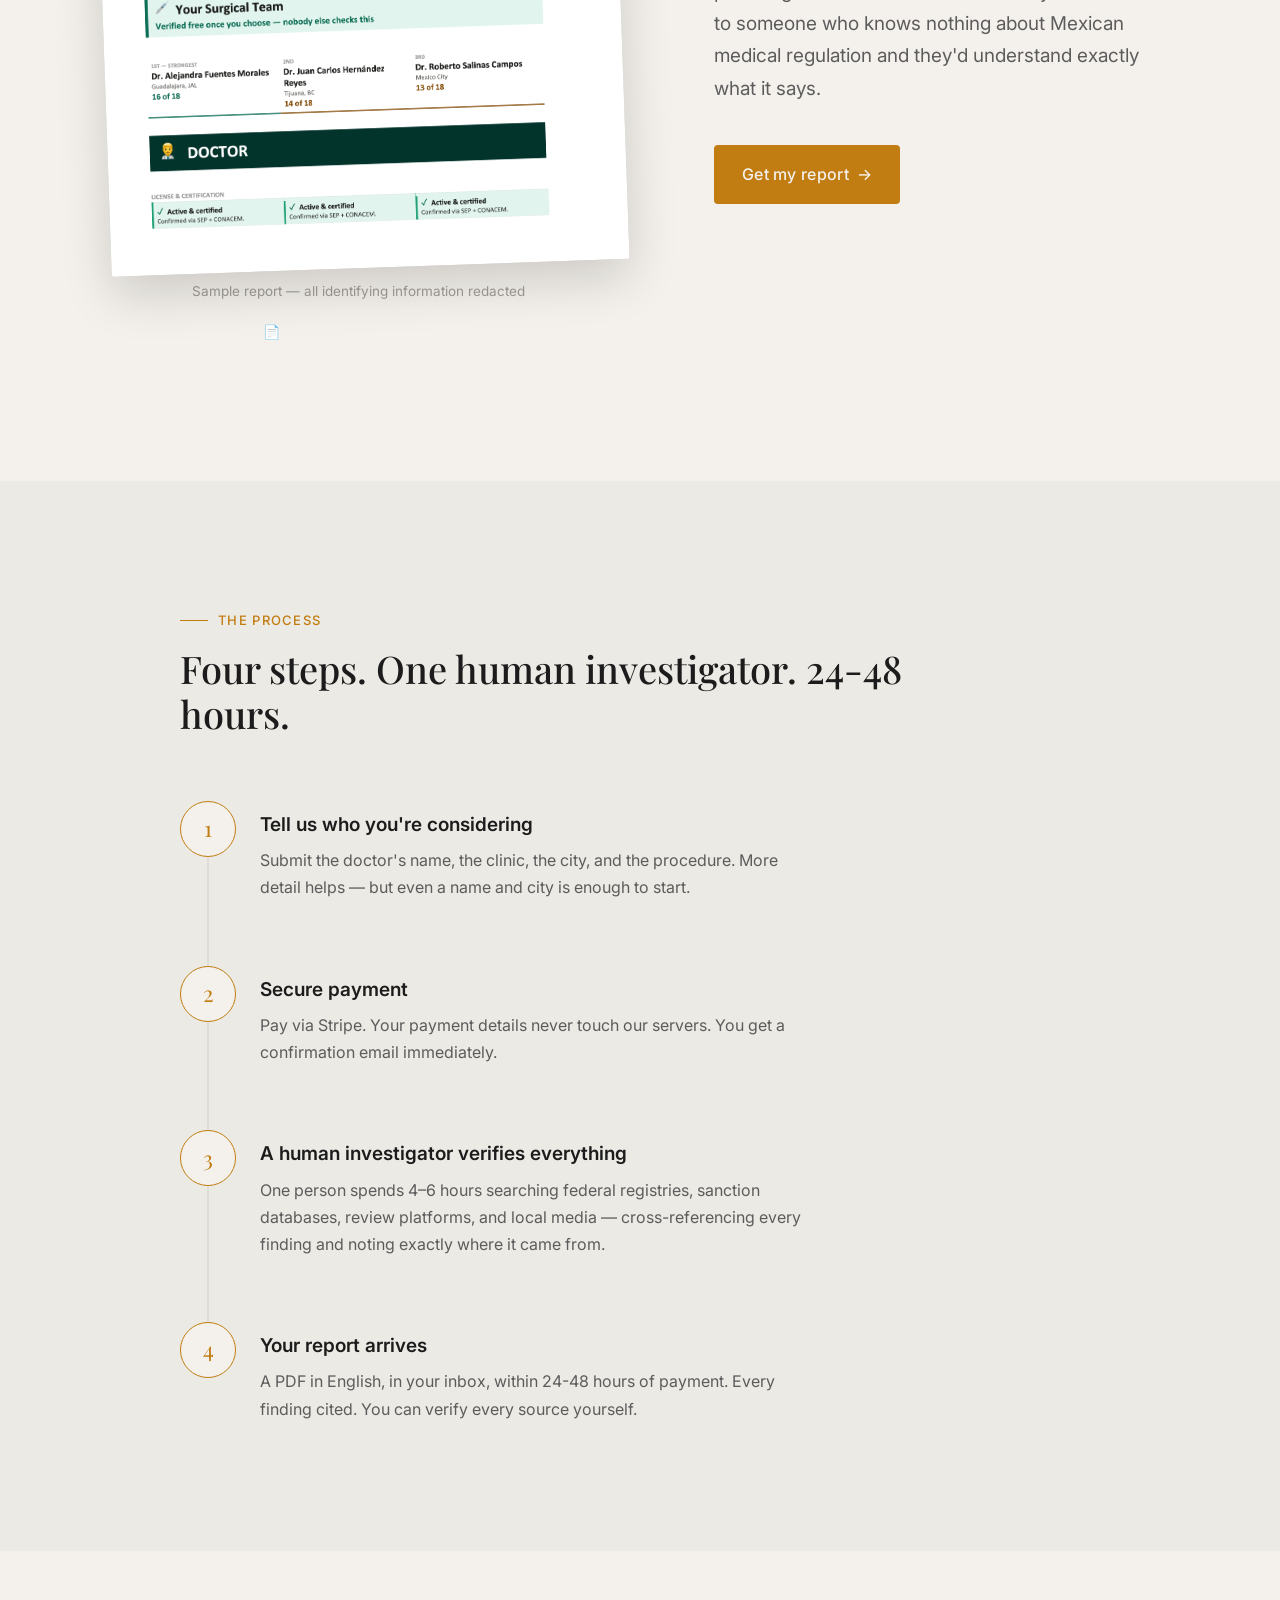
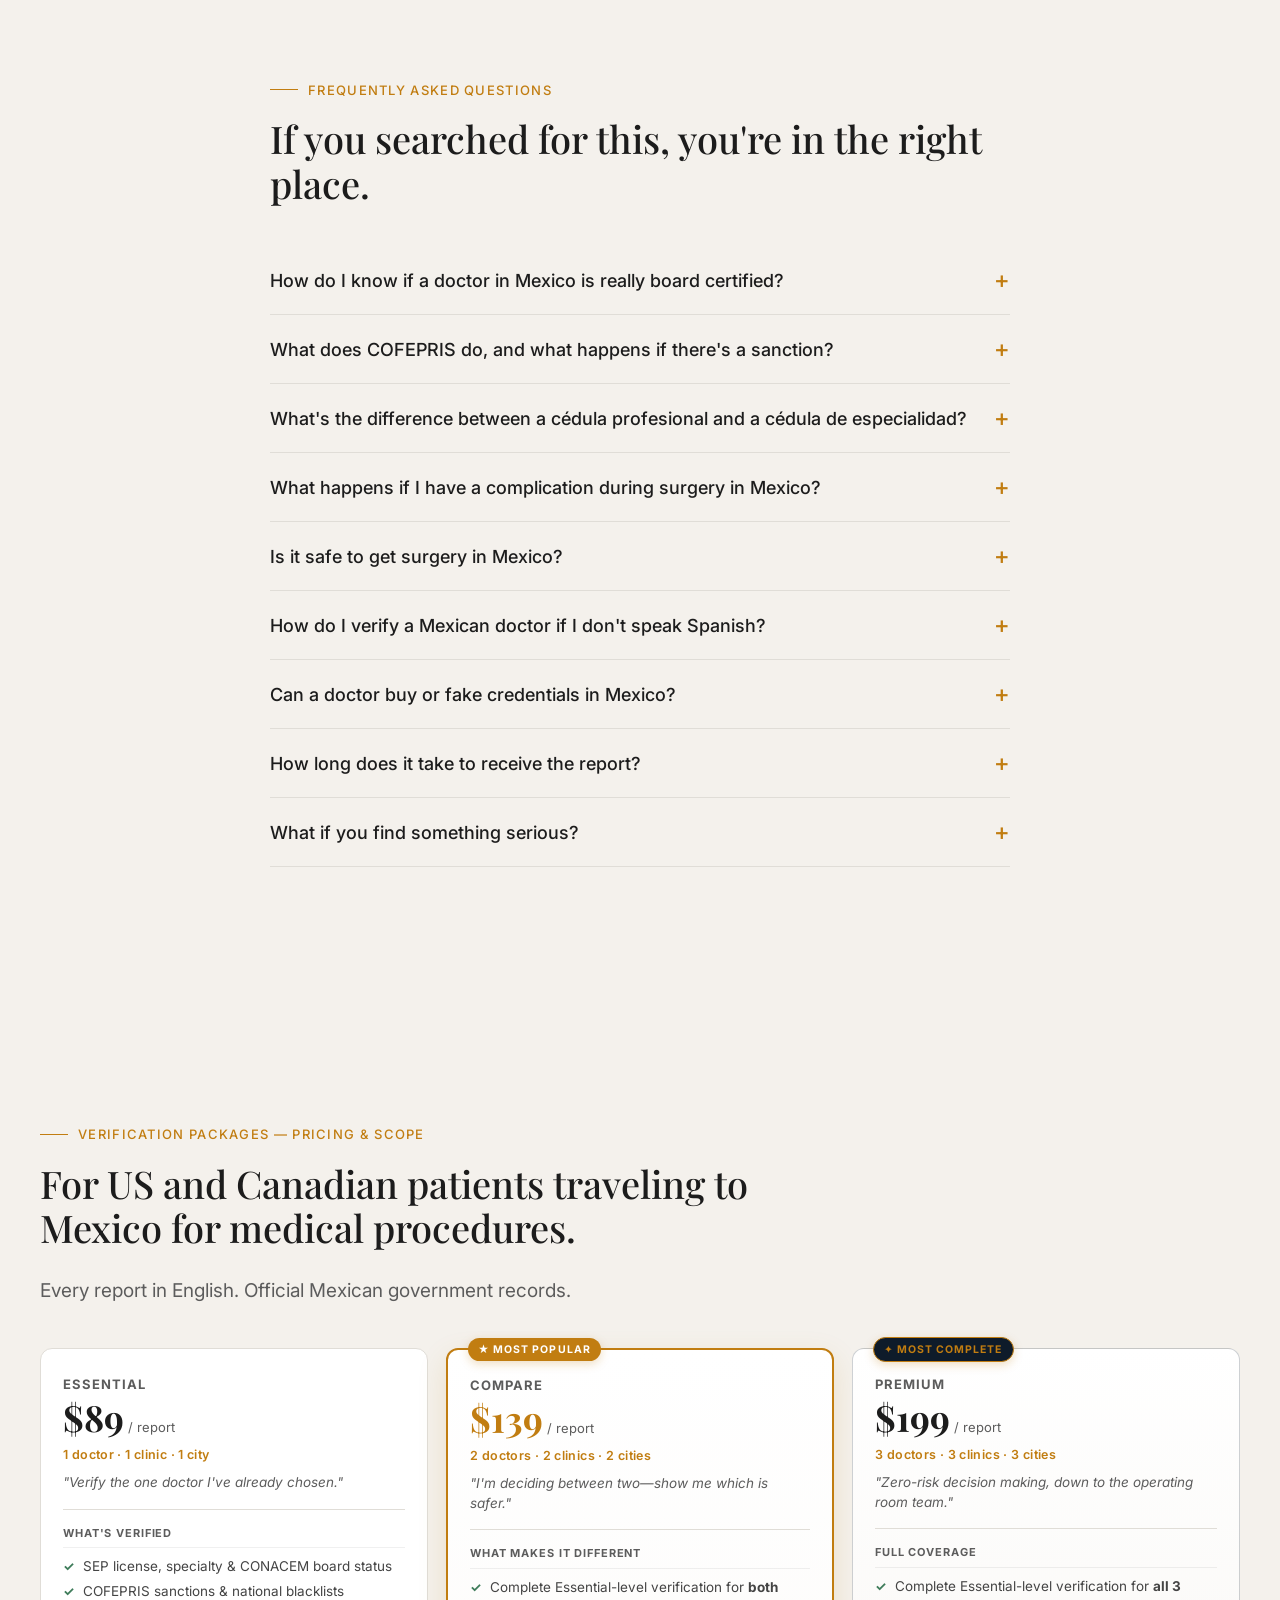
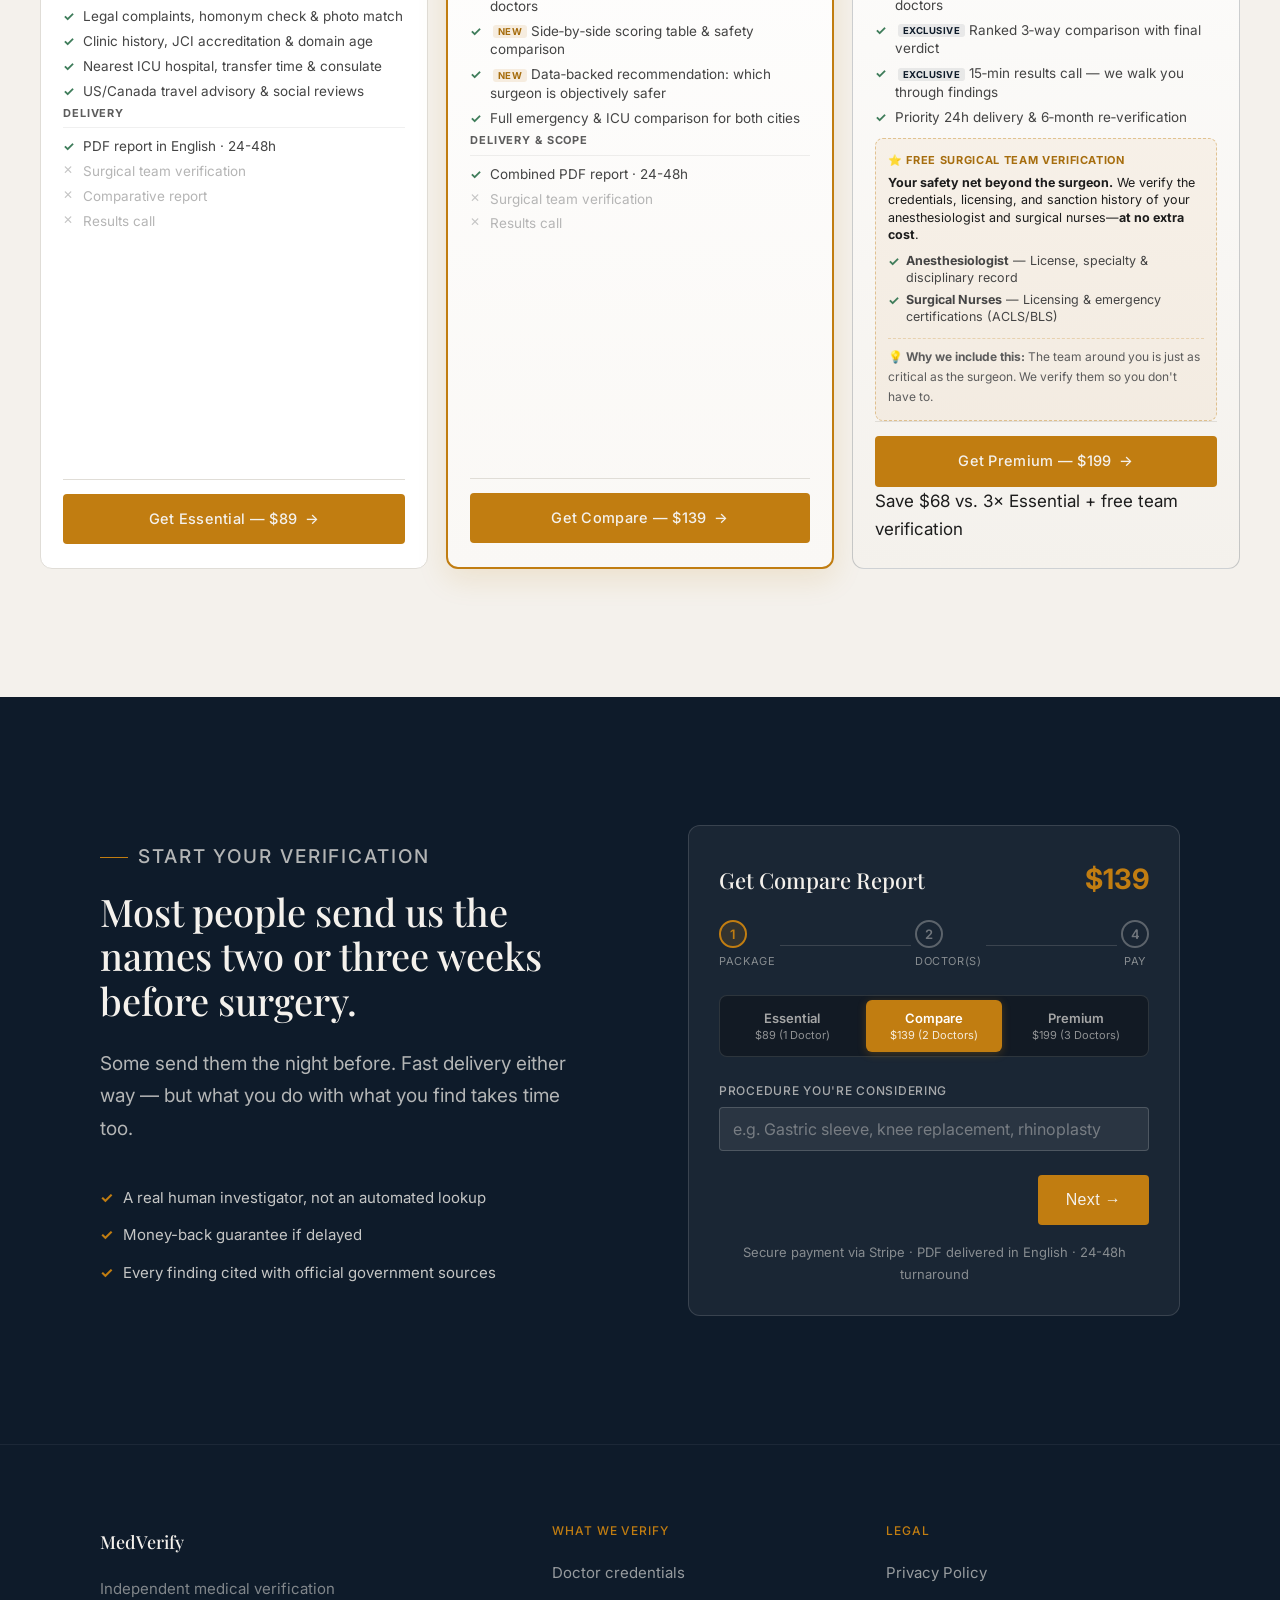
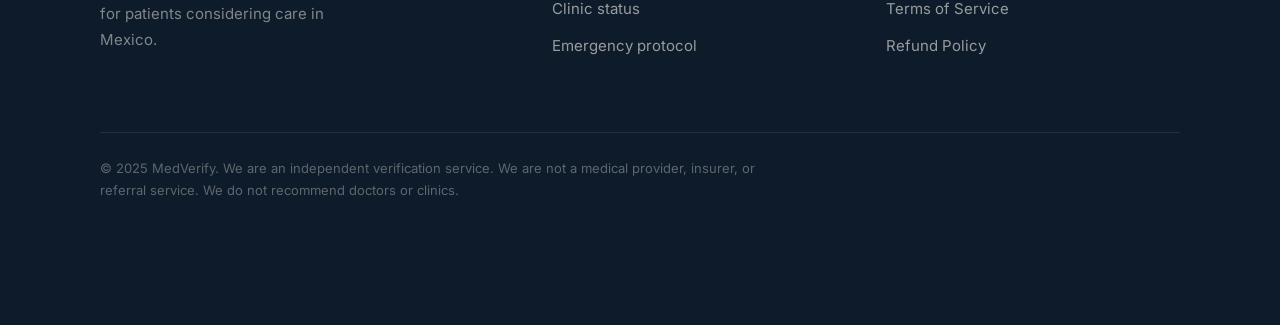
==== commit 84d5bd67: "Rename Index.html to index.html" ====
--- a/index.html
+++ b/index.html
@@ -340,7 +340,6 @@
 
     <div class="pkg-card__foot">
       <a href="#start" class="btn btn--primary btn--full select-pkg-btn" data-package="compare">Get Compare — $139 <span class="arrow">→</span></a>
-      <div class="pkg-card__savings">Save $39 vs. 2× Essential</div>
     </div>
   </article>
 
@@ -364,22 +363,21 @@
       </ul>
     </div>
 
-    <!-- Surgical Team Box – renovado, sin alarmismo, con tono de beneficio premium -->
-    <div class="surgical-team-box">
-      <div class="surgical-team-box__title">⭐ FREE SURGICAL TEAM VERIFICATION</div>
-      <p class="surgical-team-box__p">
-        Once you choose your surgeon, we verify your anesthesiologist and surgical nurses 
-        <strong>at no extra cost</strong> — because your team is your safety net.
-      </p>
-      <ul class="pkg-card__list">
-        <li class="check"><strong>Anesthesiologist:</strong> SEP license, specialty, CONACEM, COFEPRIS, Búho Legal &amp; employment status</li>
-        <li class="check"><strong>Surgical nurses:</strong> SEP nursing license, specialty cert, ACLS/BLS &amp; COFEPRIS</li>
-      </ul>
-      <div class="surgical-team-box__warning">
-        💡 <strong>Why we do this:</strong> Most medical tourists overlook the anesthesia provider. 
-        We verify them for free—it's the critical safety gap that no one else checks.
-      </div>
-    </div>
+<div class="surgical-team-box">
+  <div class="surgical-team-box__title">⭐ FREE SURGICAL TEAM VERIFICATION</div>
+  <p class="surgical-team-box__p">
+    <strong>Your safety net beyond the surgeon.</strong> We verify the credentials, licensing, and sanction history of your 
+    anesthesiologist and surgical nurses—<strong>at no extra cost</strong>.
+  </p>
+  <ul class="pkg-card__list" style="margin-top: 6px;">
+    <li class="check"><strong>Anesthesiologist</strong> — License, specialty &amp; disciplinary record</li>
+    <li class="check"><strong>Surgical Nurses</strong> — Licensing &amp; emergency certifications (ACLS/BLS)</li>
+  </ul>
+  <div style="margin-top: 10px; font-size: 12px; color: var(--color-text-secondary); border-top: 1px dashed rgba(193,125,17,0.25); padding-top: 8px;">
+    💡 <strong>Why we include this:</strong> The team around you is just as critical as the surgeon. 
+    We verify them so you don't have to.
+  </div>
+</div>
 
     <div class="pkg-card__foot">
       <a href="#start" class="btn btn--primary btn--full select-pkg-btn" data-package="premium">Get Premium — $199 <span class="arrow">→</span></a>
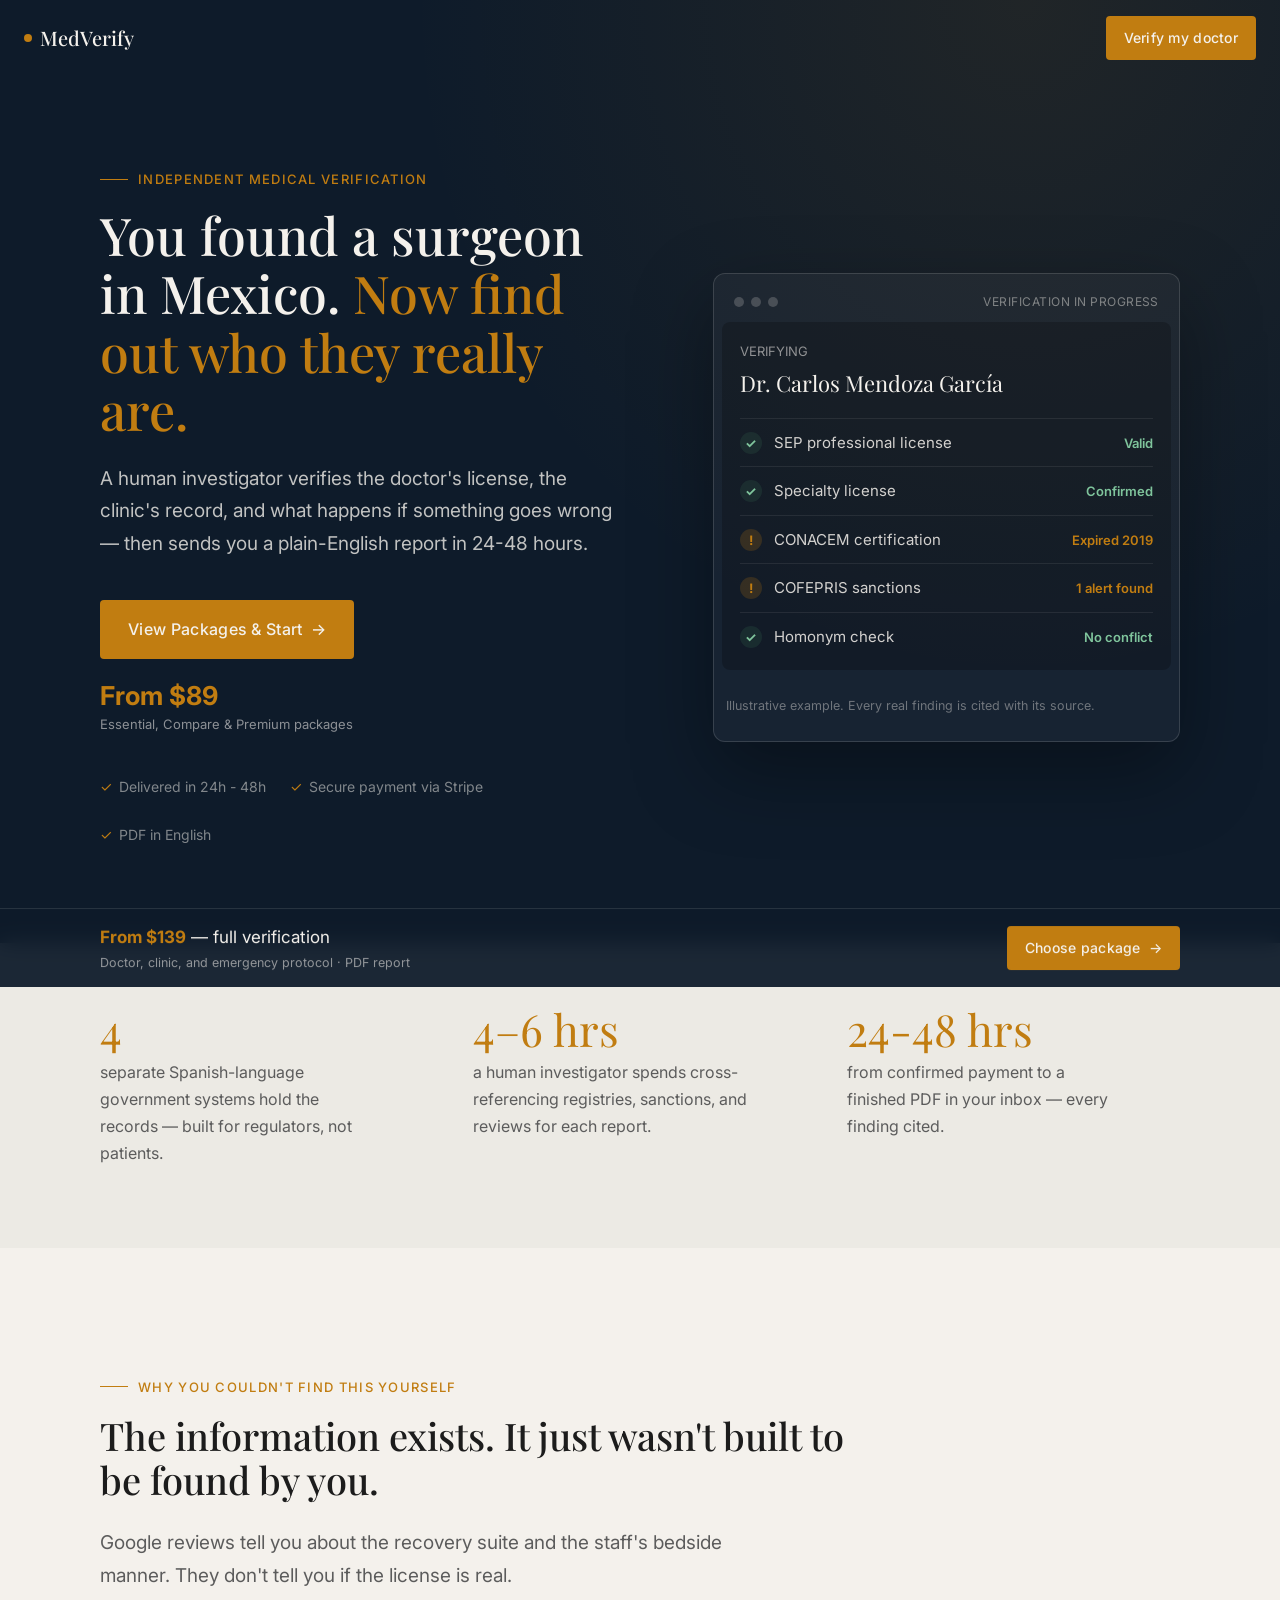
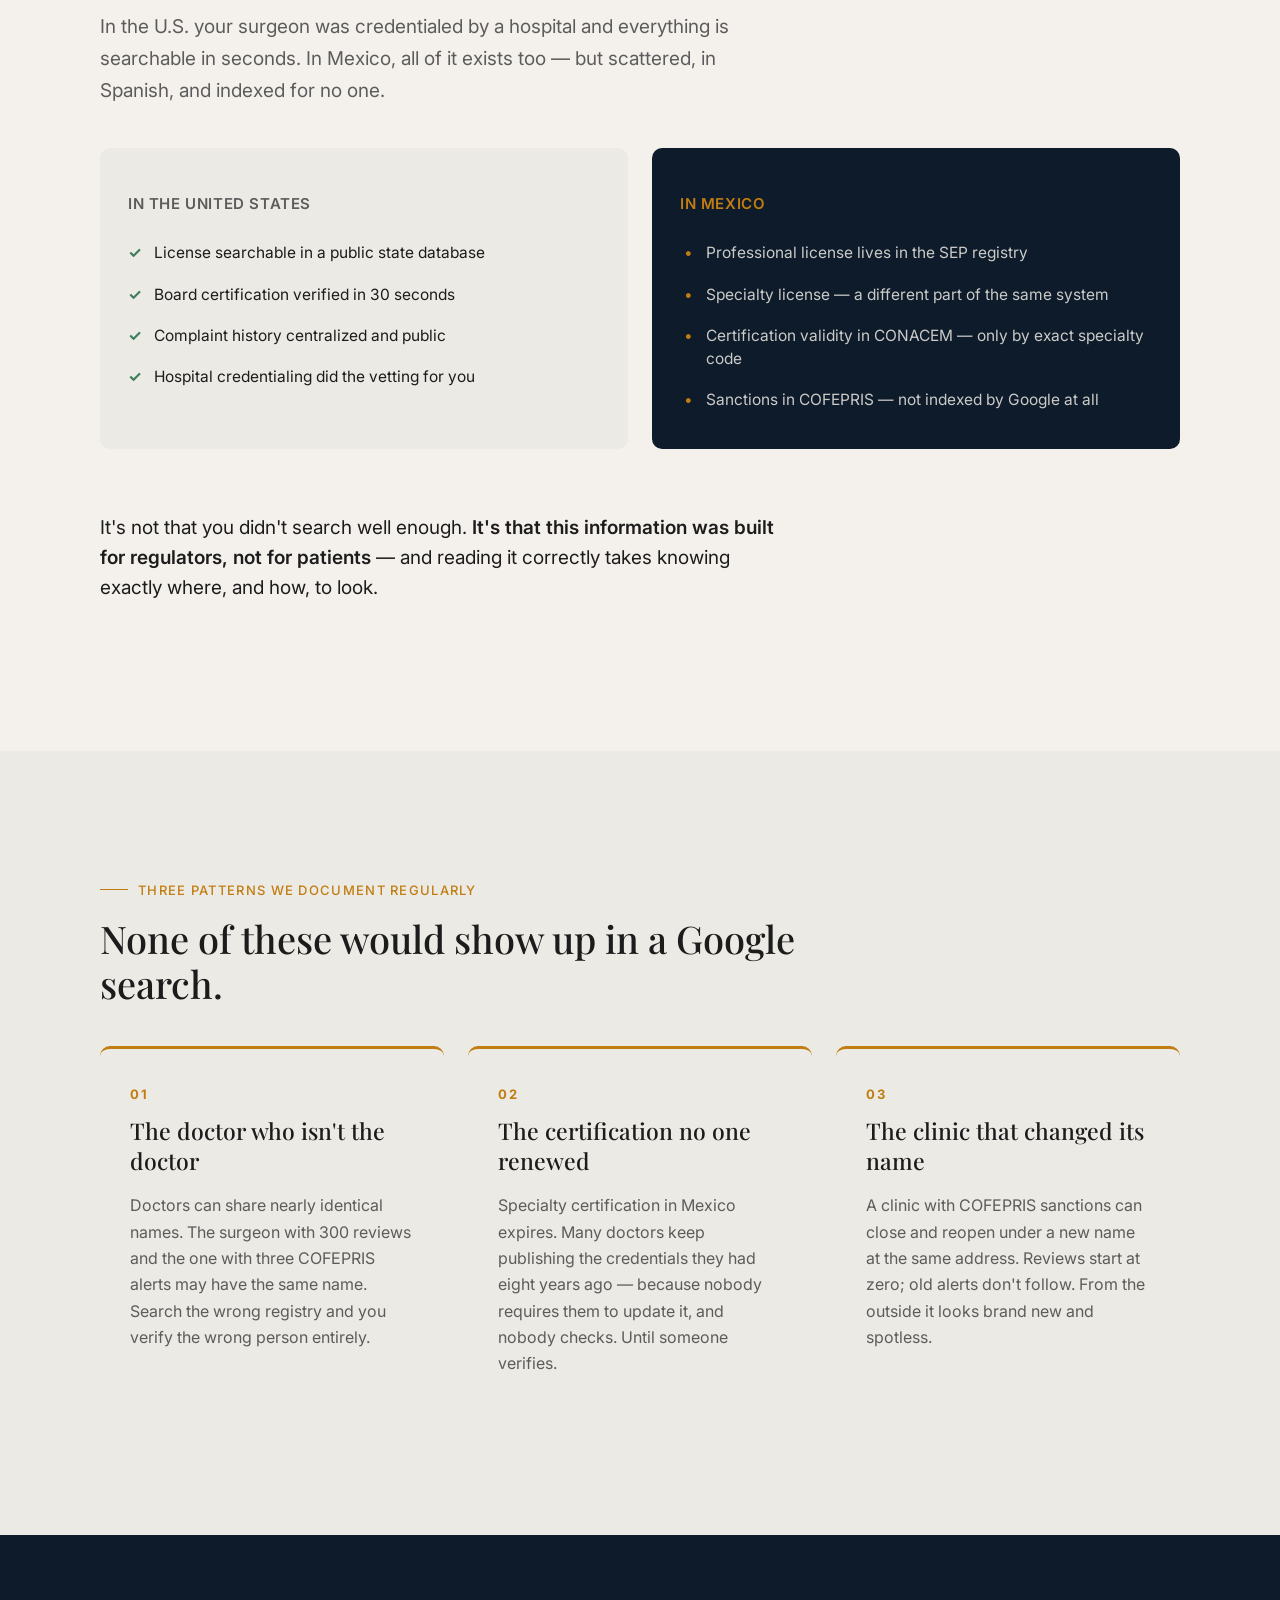
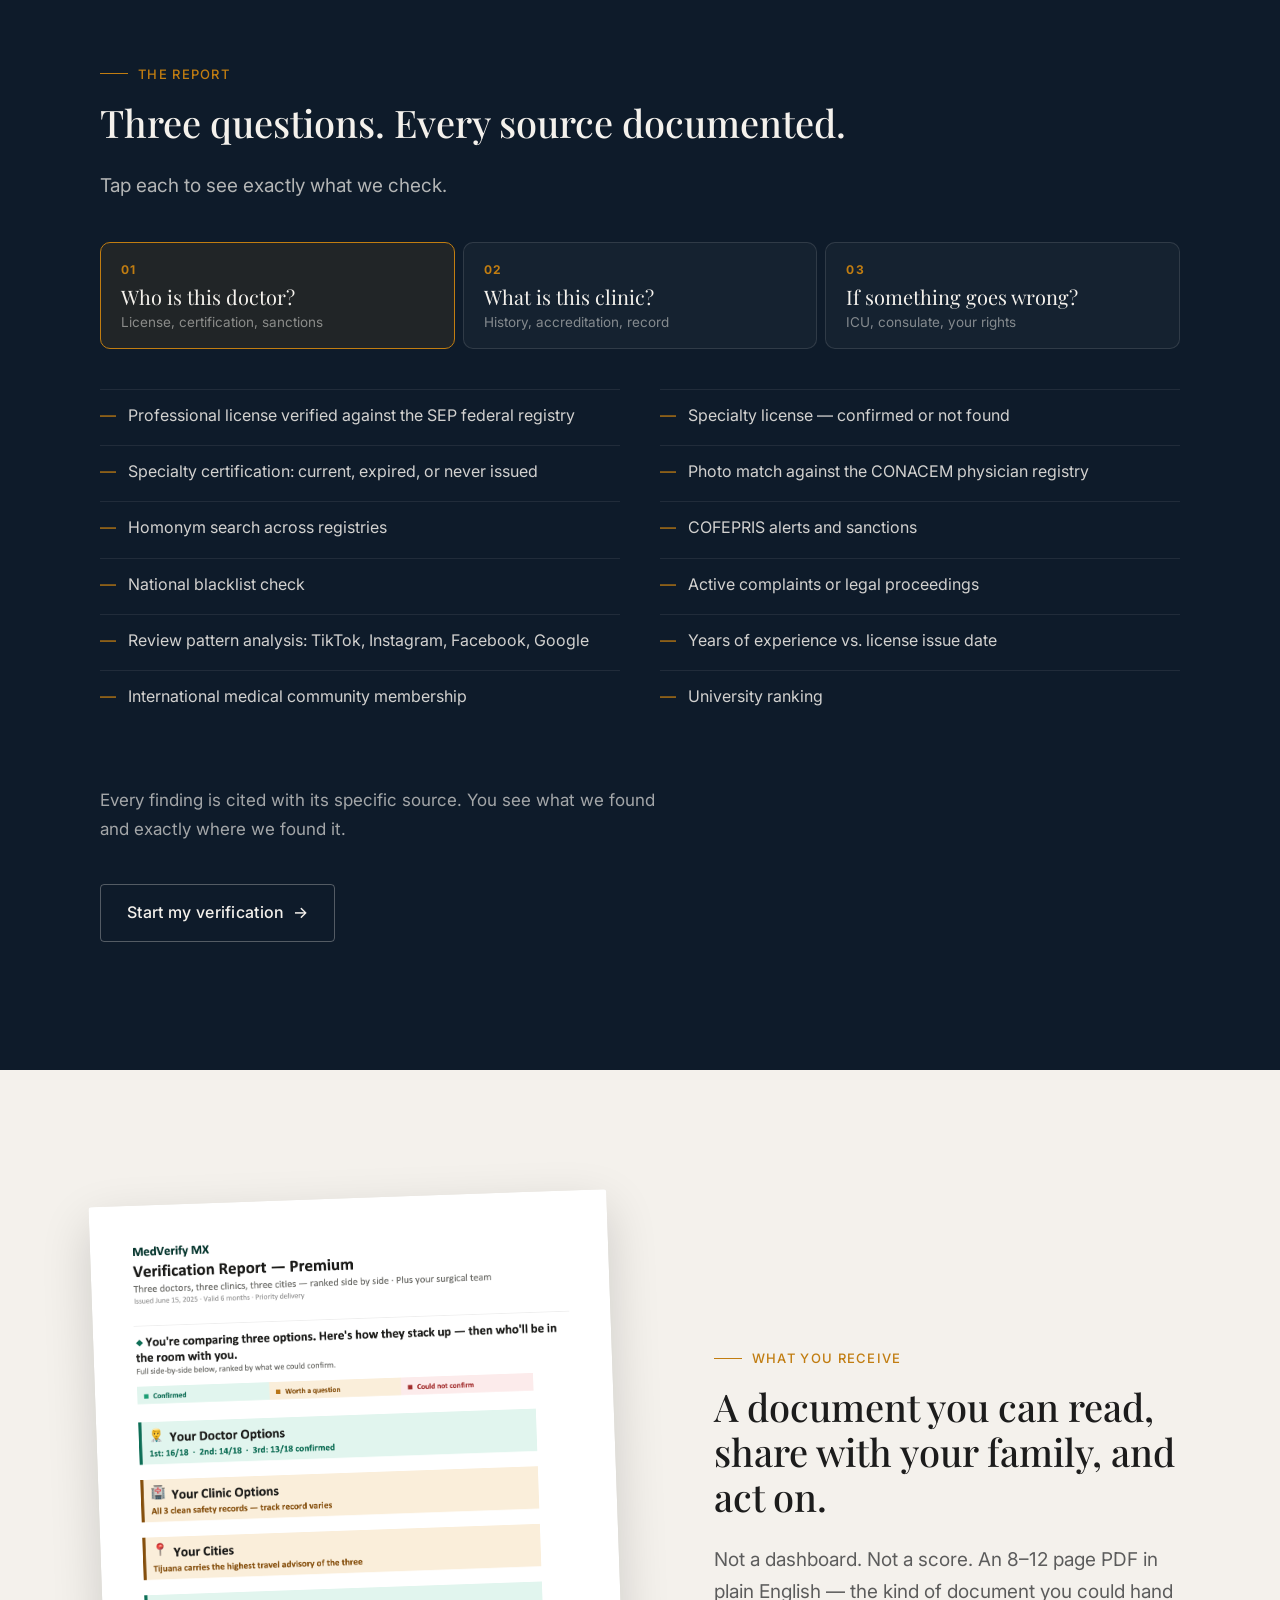
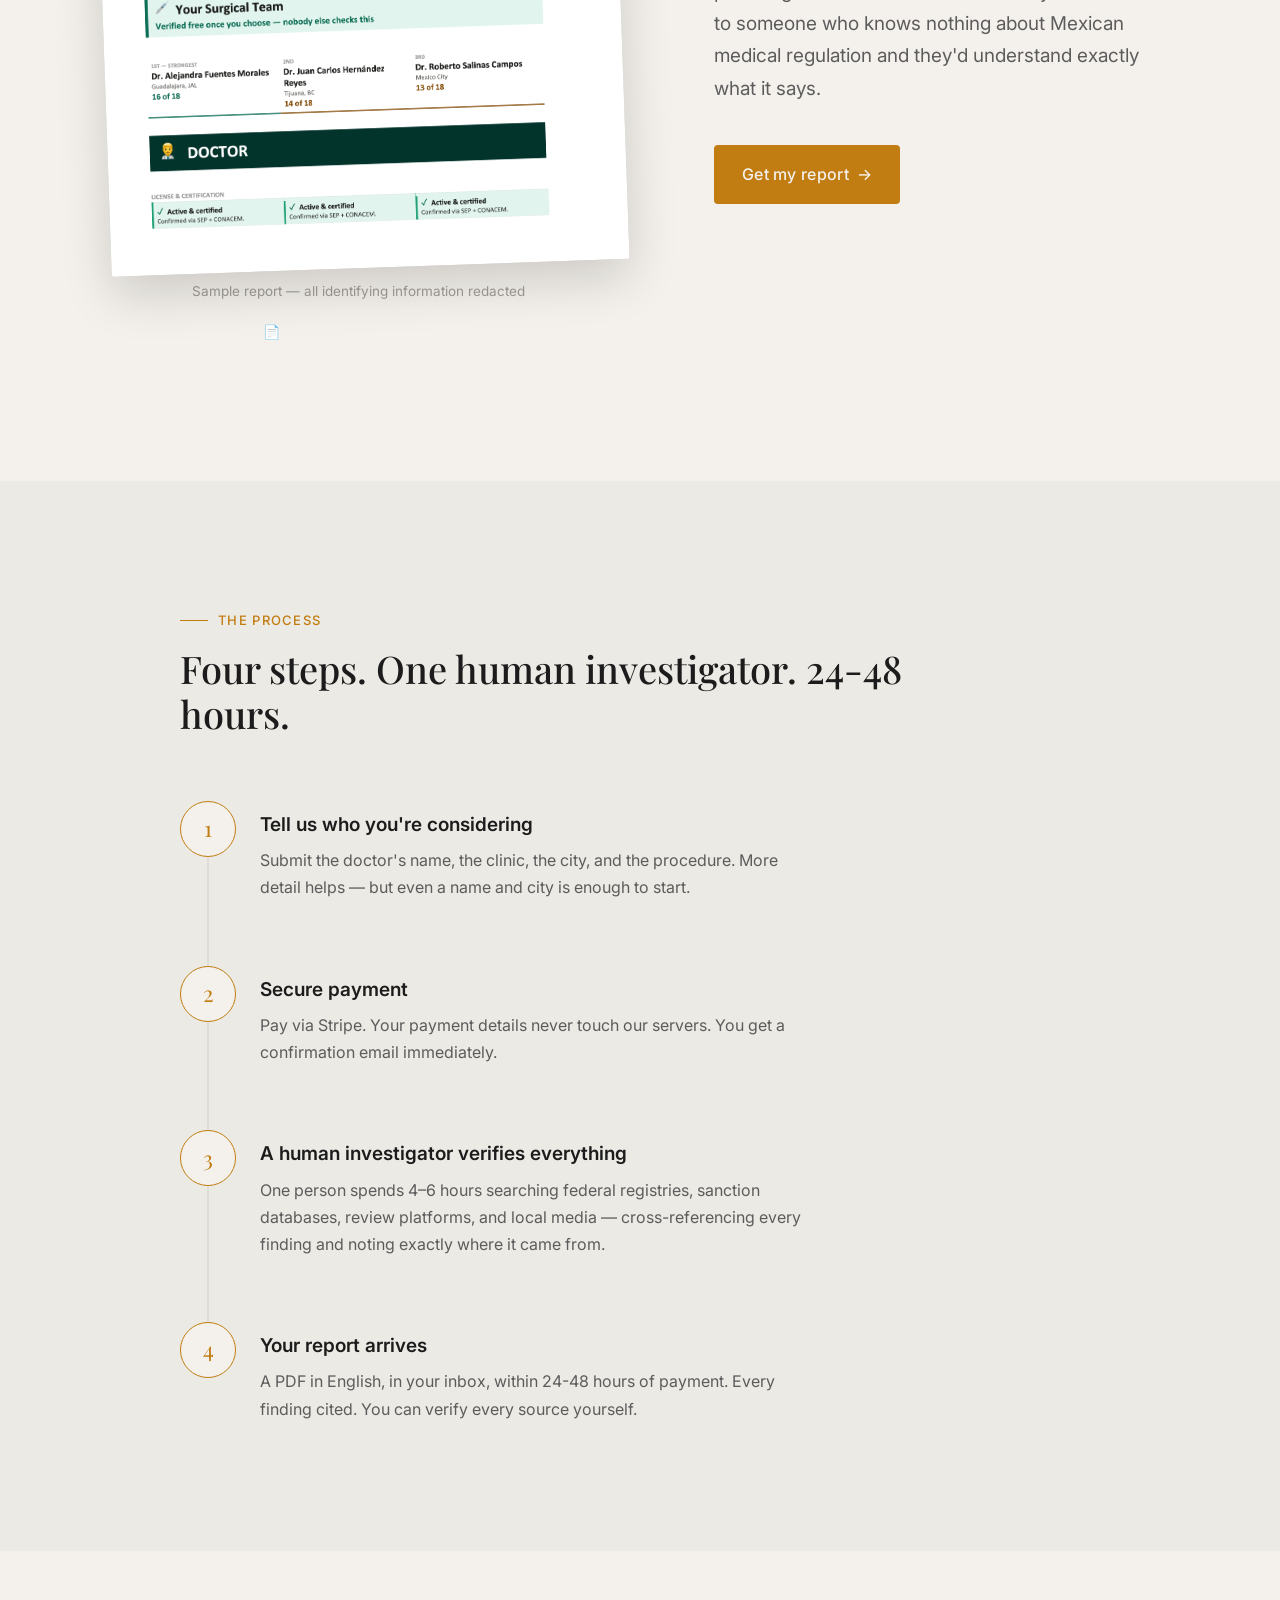
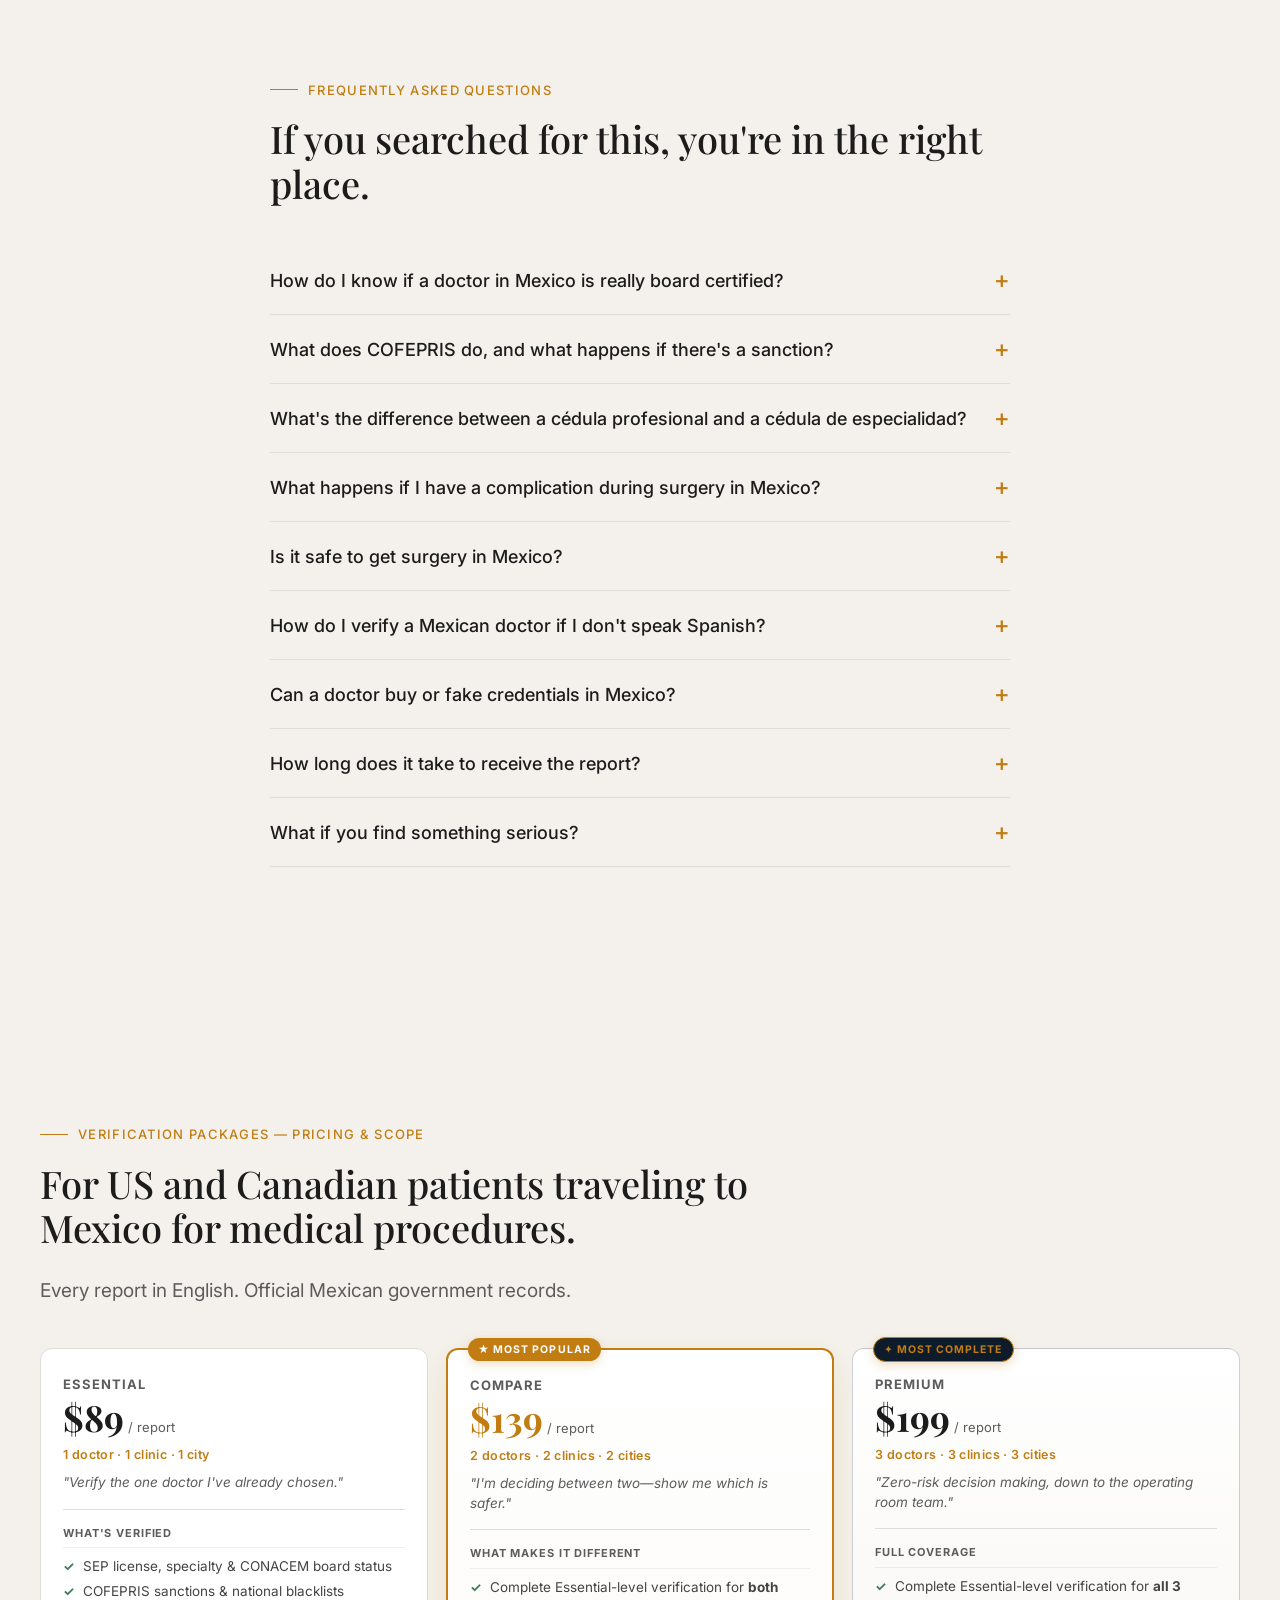
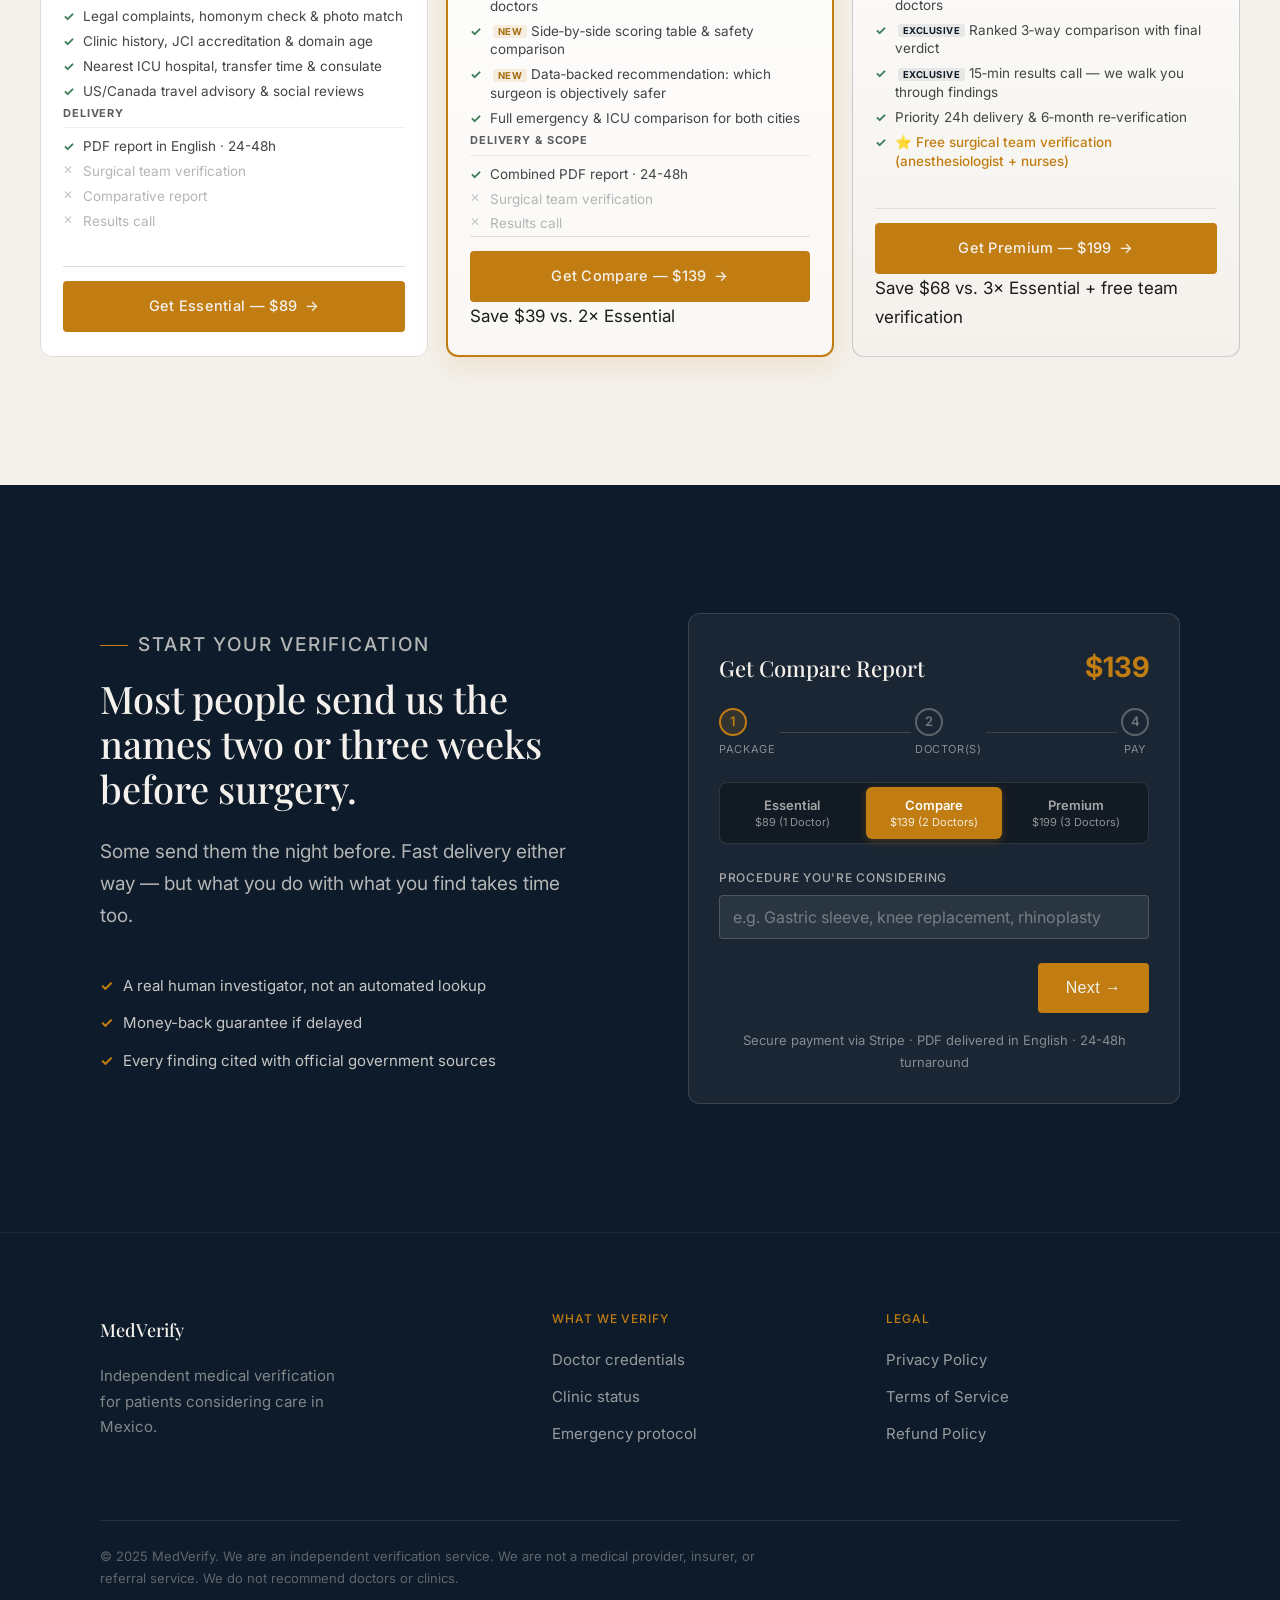
==== commit 8ea485bb: "Revise package comparison sections in index.html Updated section headers and removed surgical team v" ====
--- a/index.html
+++ b/index.html
@@ -309,7 +309,7 @@
     </div>
   </article>
 
-  <!-- ========== COMPARE (MOST POPULAR) ========== -->
+  <!-- ========== COMPARE ========== -->
   <article class="pkg-card pkg-card--featured">
     <div class="pkg-card__badge">★ MOST POPULAR</div>
     <div class="pkg-card__header">
@@ -340,10 +340,11 @@
 
     <div class="pkg-card__foot">
       <a href="#start" class="btn btn--primary btn--full select-pkg-btn" data-package="compare">Get Compare — $139 <span class="arrow">→</span></a>
+      <div class="pkg-card__savings">Save $39 vs. 2× Essential</div>
     </div>
   </article>
 
-  <!-- ========== PREMIUM (MOST COMPLETE) ========== -->
+  <!-- ========== PREMIUM ========== -->
   <article class="pkg-card pkg-card--premium">
     <div class="pkg-card__badge pkg-card__badge--premium">✦ MOST COMPLETE</div>
     <div class="pkg-card__header">
@@ -360,24 +361,9 @@
         <li class="check"><span class="tag-exclusive">EXCLUSIVE</span> Ranked 3‑way comparison with final verdict</li>
         <li class="check"><span class="tag-exclusive">EXCLUSIVE</span> 15‑min results call — we walk you through findings</li>
         <li class="check">Priority 24h delivery &amp; 6‑month re‑verification</li>
+        <li class="check" style="color: var(--color-accent); font-weight: 500;">⭐ Free surgical team verification (anesthesiologist + nurses)</li>
       </ul>
     </div>
-
-<div class="surgical-team-box">
-  <div class="surgical-team-box__title">⭐ FREE SURGICAL TEAM VERIFICATION</div>
-  <p class="surgical-team-box__p">
-    <strong>Your safety net beyond the surgeon.</strong> We verify the credentials, licensing, and sanction history of your 
-    anesthesiologist and surgical nurses—<strong>at no extra cost</strong>.
-  </p>
-  <ul class="pkg-card__list" style="margin-top: 6px;">
-    <li class="check"><strong>Anesthesiologist</strong> — License, specialty &amp; disciplinary record</li>
-    <li class="check"><strong>Surgical Nurses</strong> — Licensing &amp; emergency certifications (ACLS/BLS)</li>
-  </ul>
-  <div style="margin-top: 10px; font-size: 12px; color: var(--color-text-secondary); border-top: 1px dashed rgba(193,125,17,0.25); padding-top: 8px;">
-    💡 <strong>Why we include this:</strong> The team around you is just as critical as the surgeon. 
-    We verify them so you don't have to.
-  </div>
-</div>
 
     <div class="pkg-card__foot">
       <a href="#start" class="btn btn--primary btn--full select-pkg-btn" data-package="premium">Get Premium — $199 <span class="arrow">→</span></a>
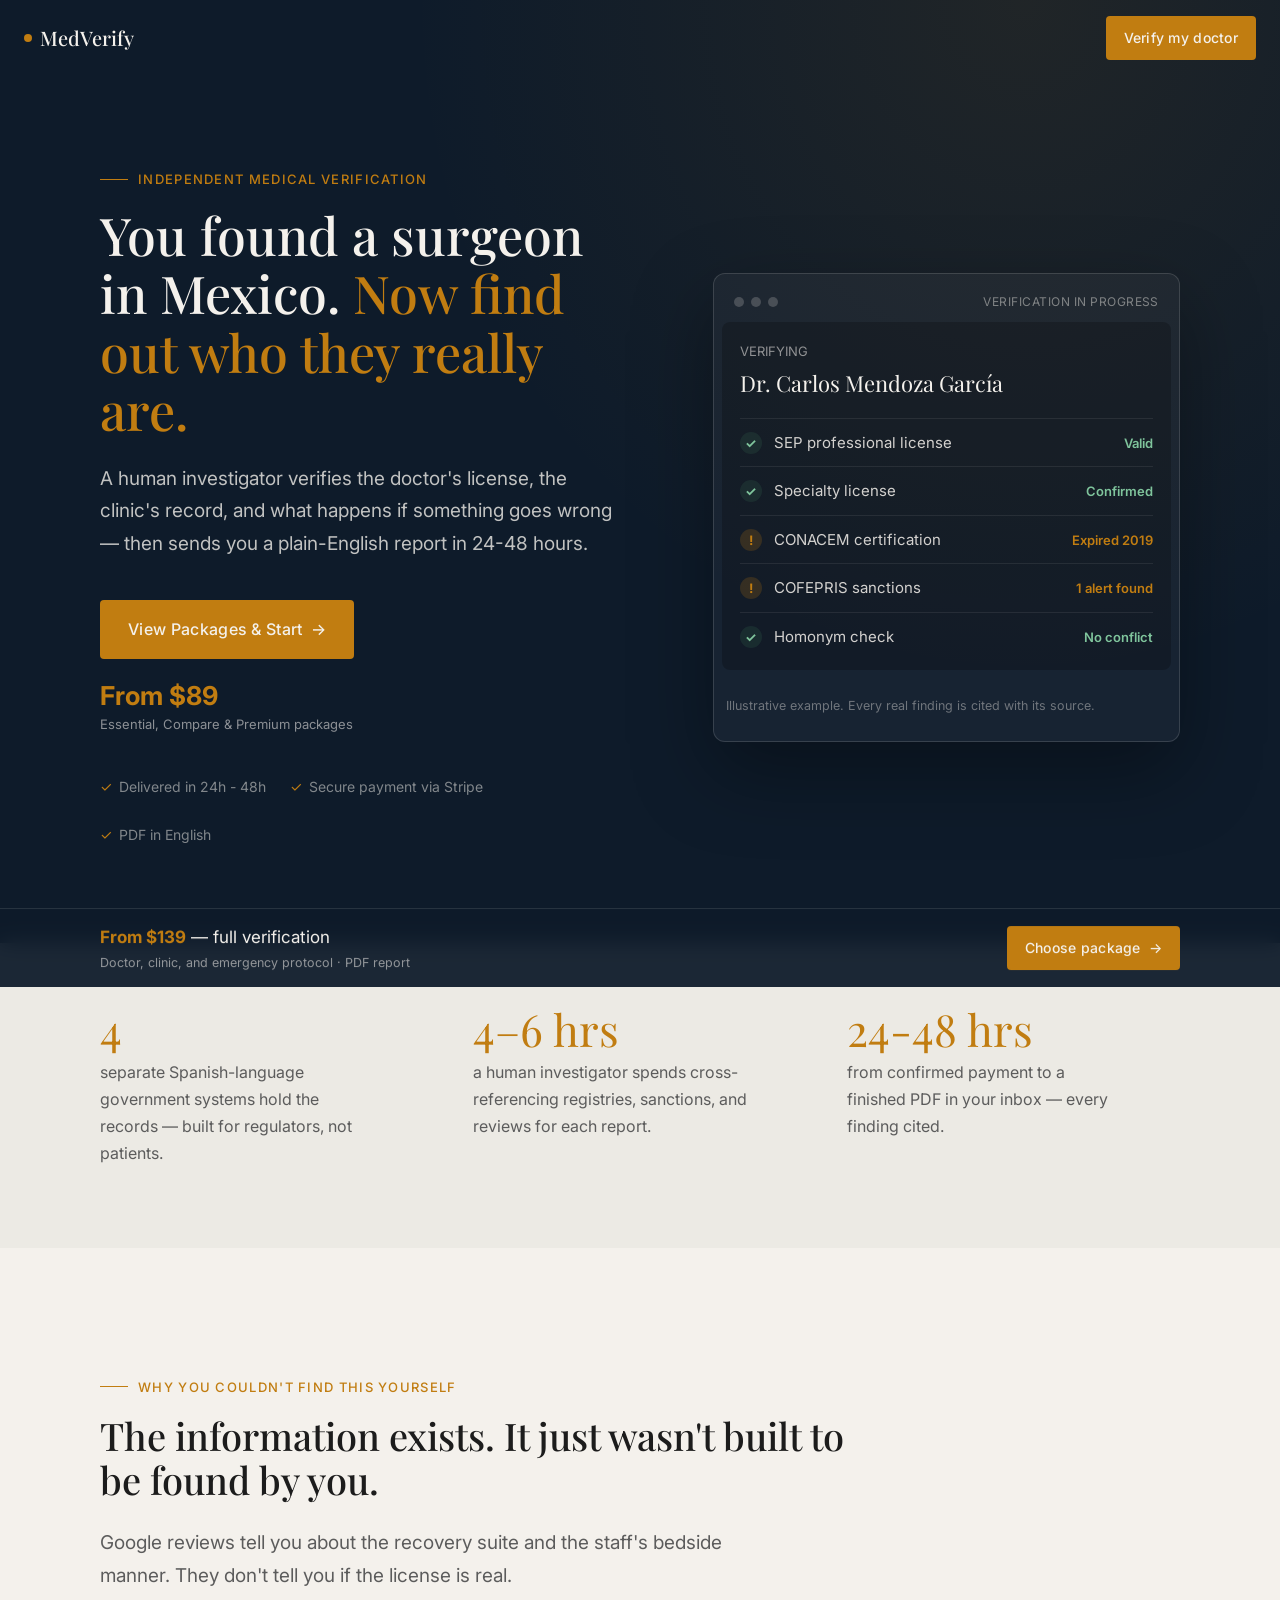
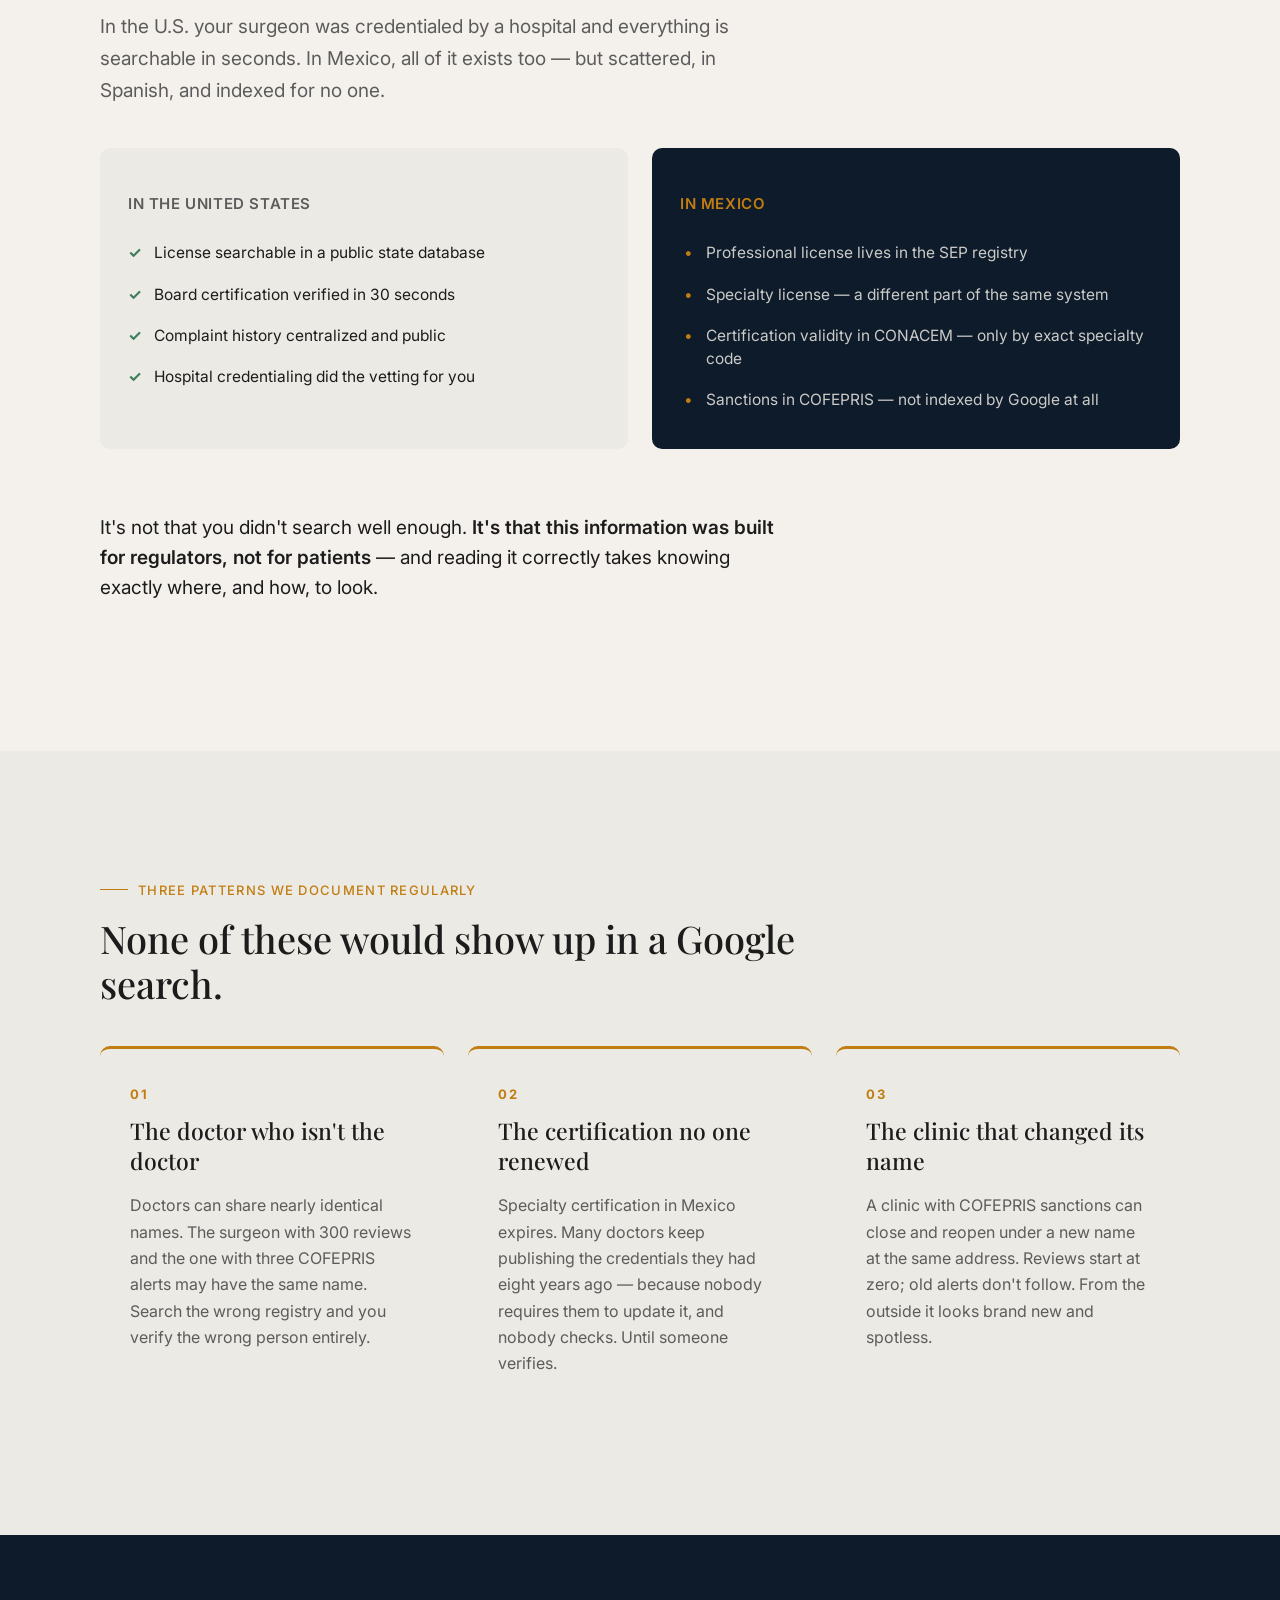
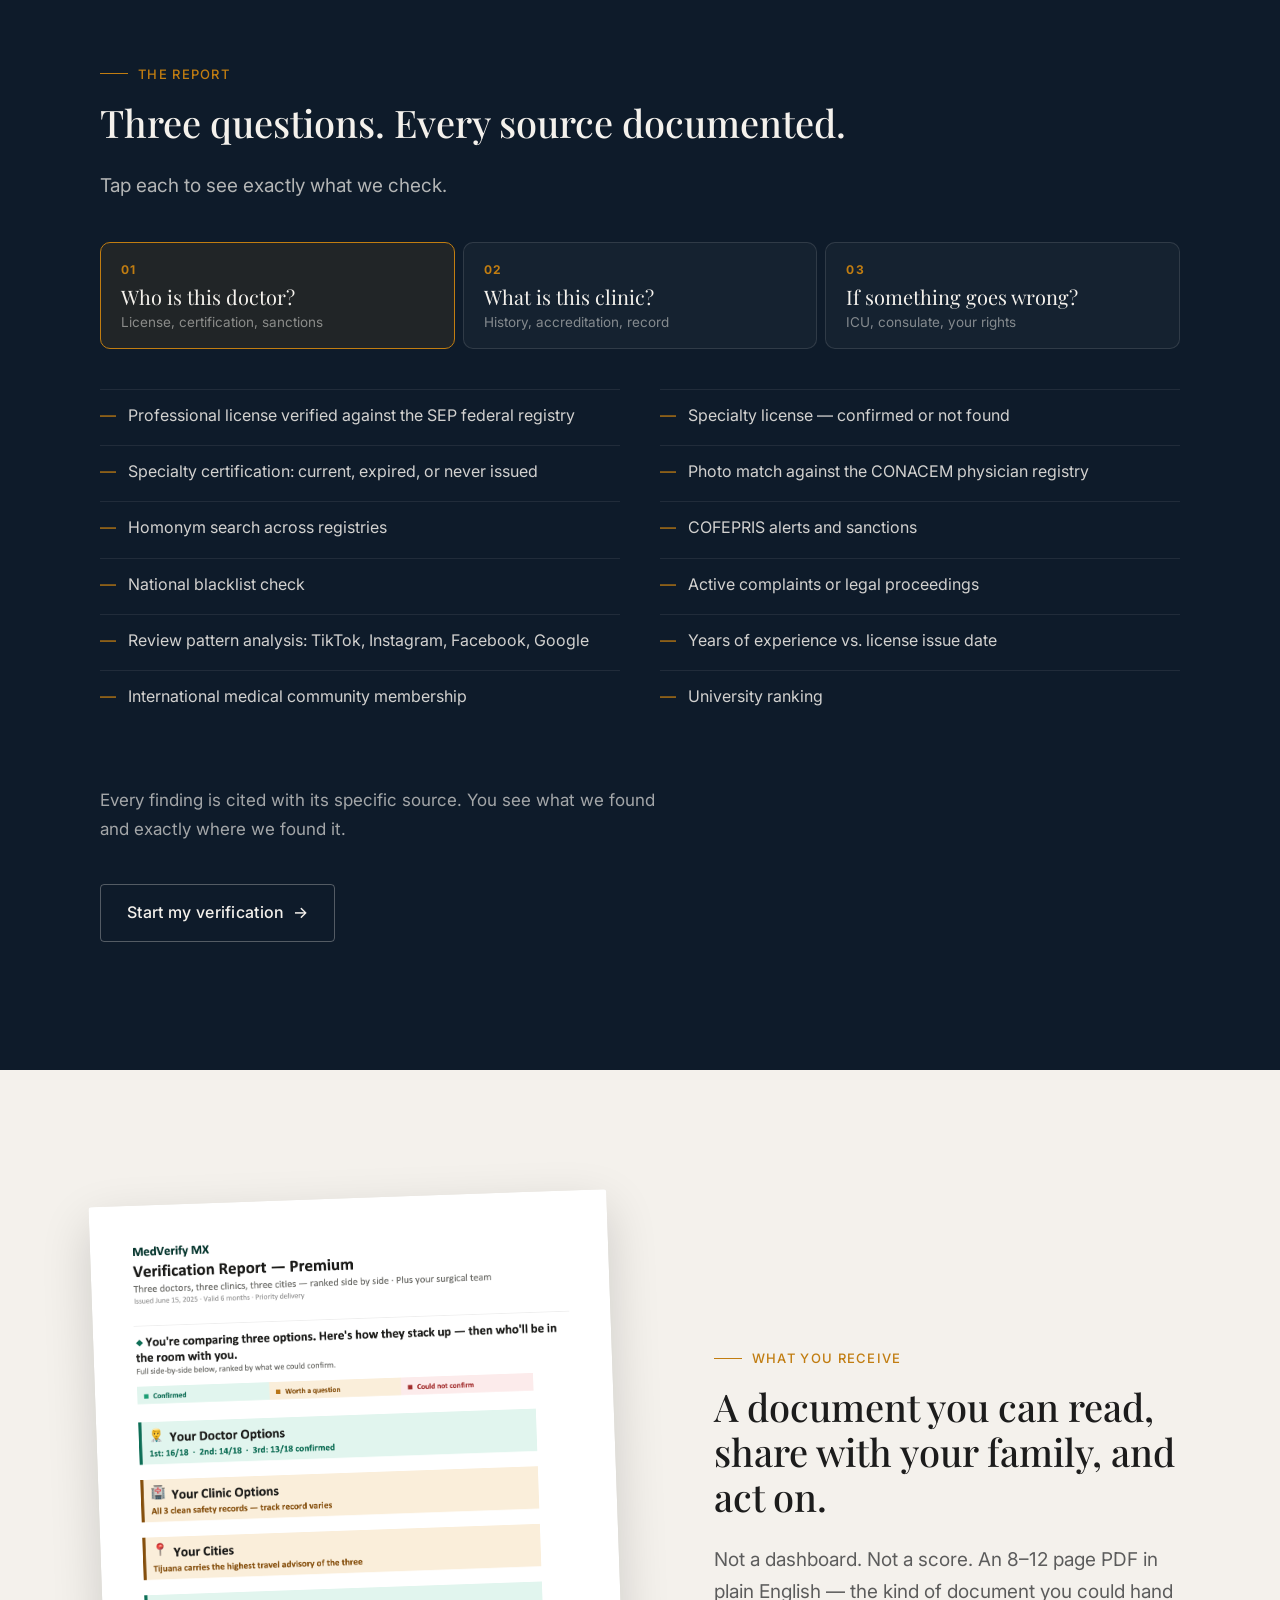
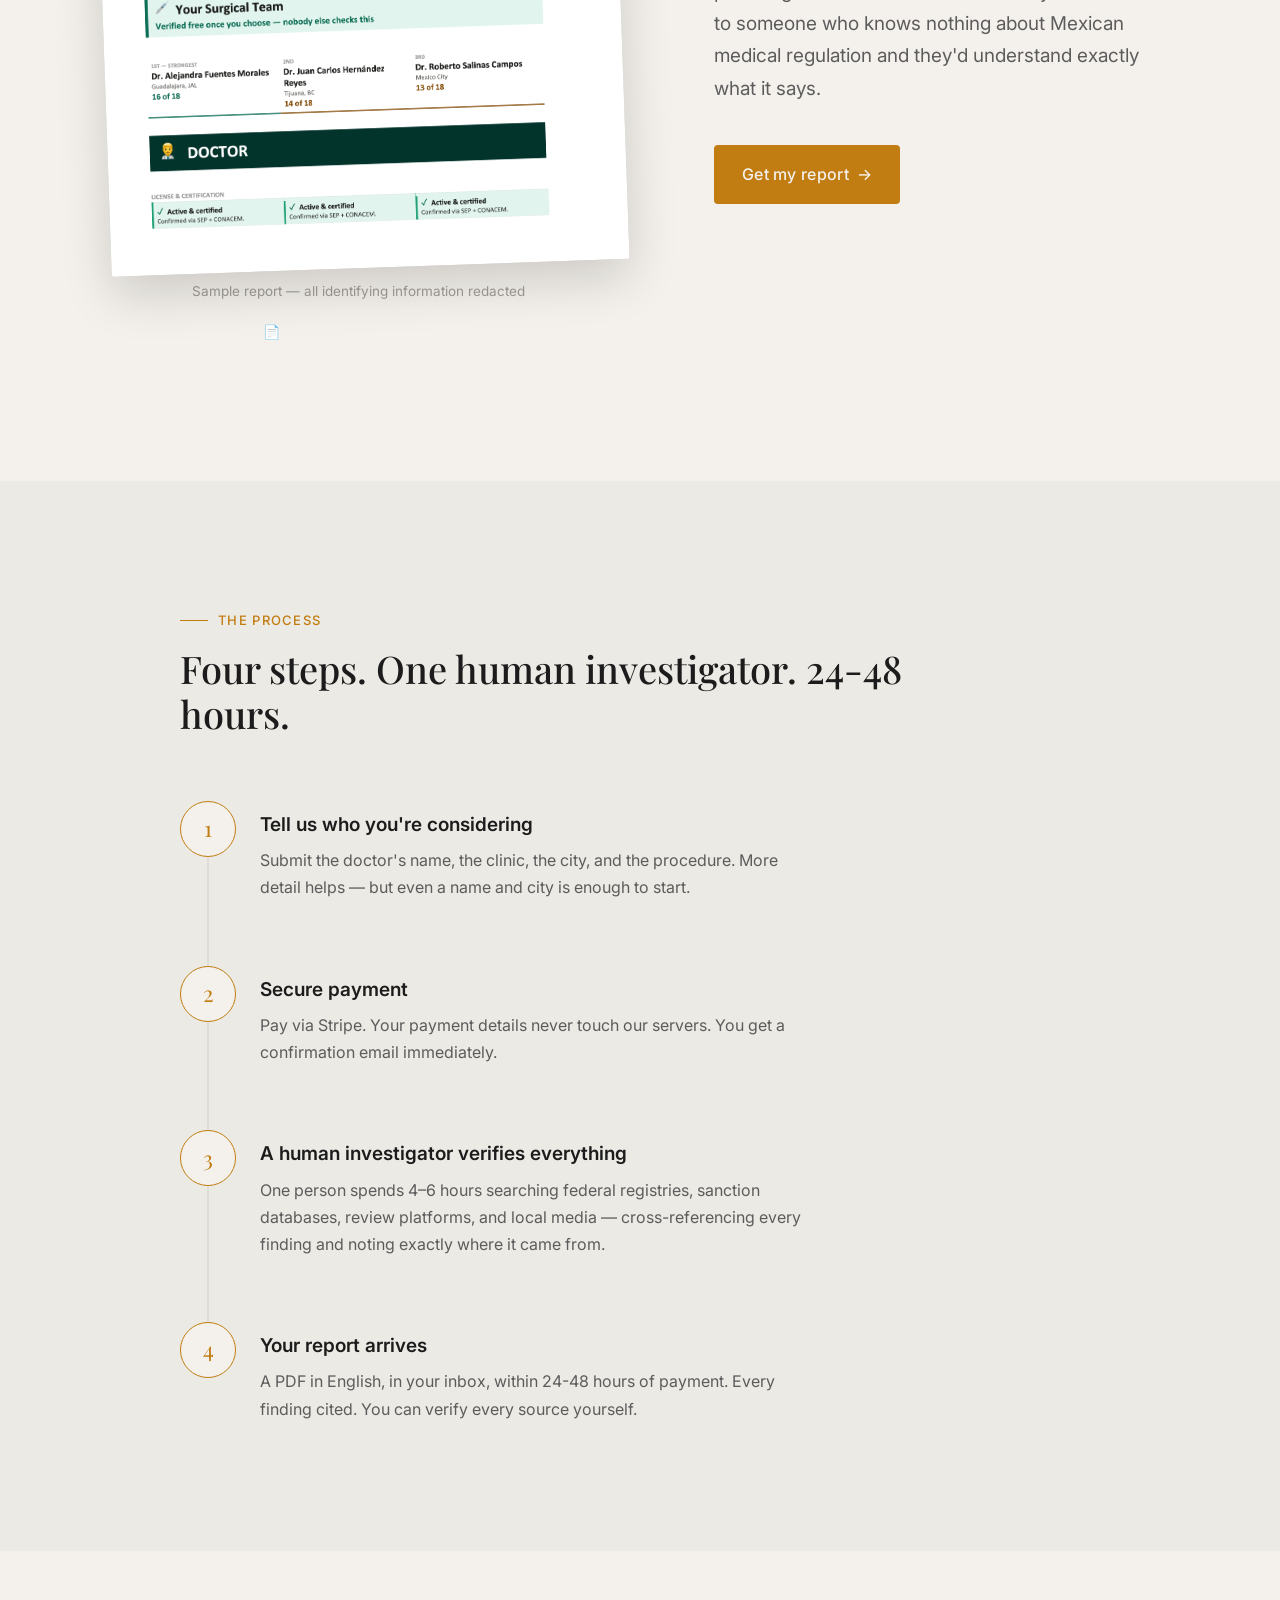
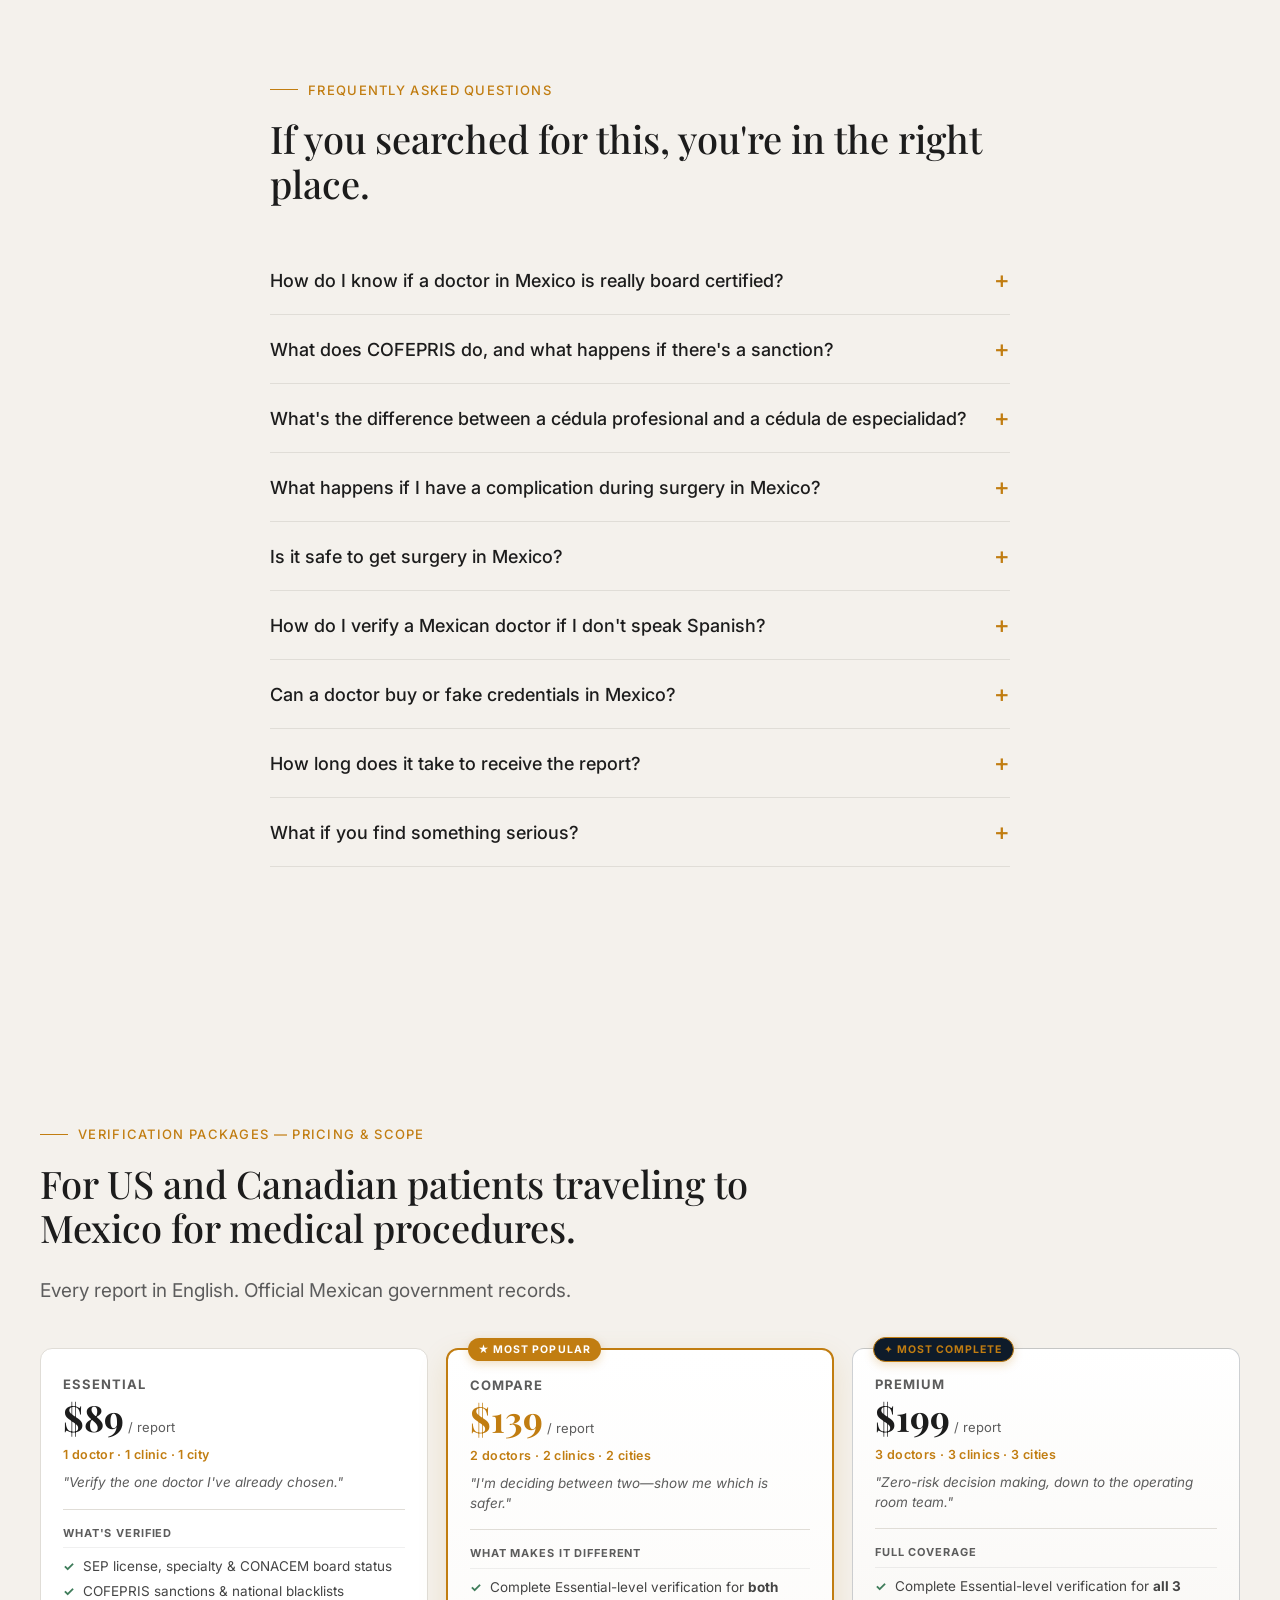
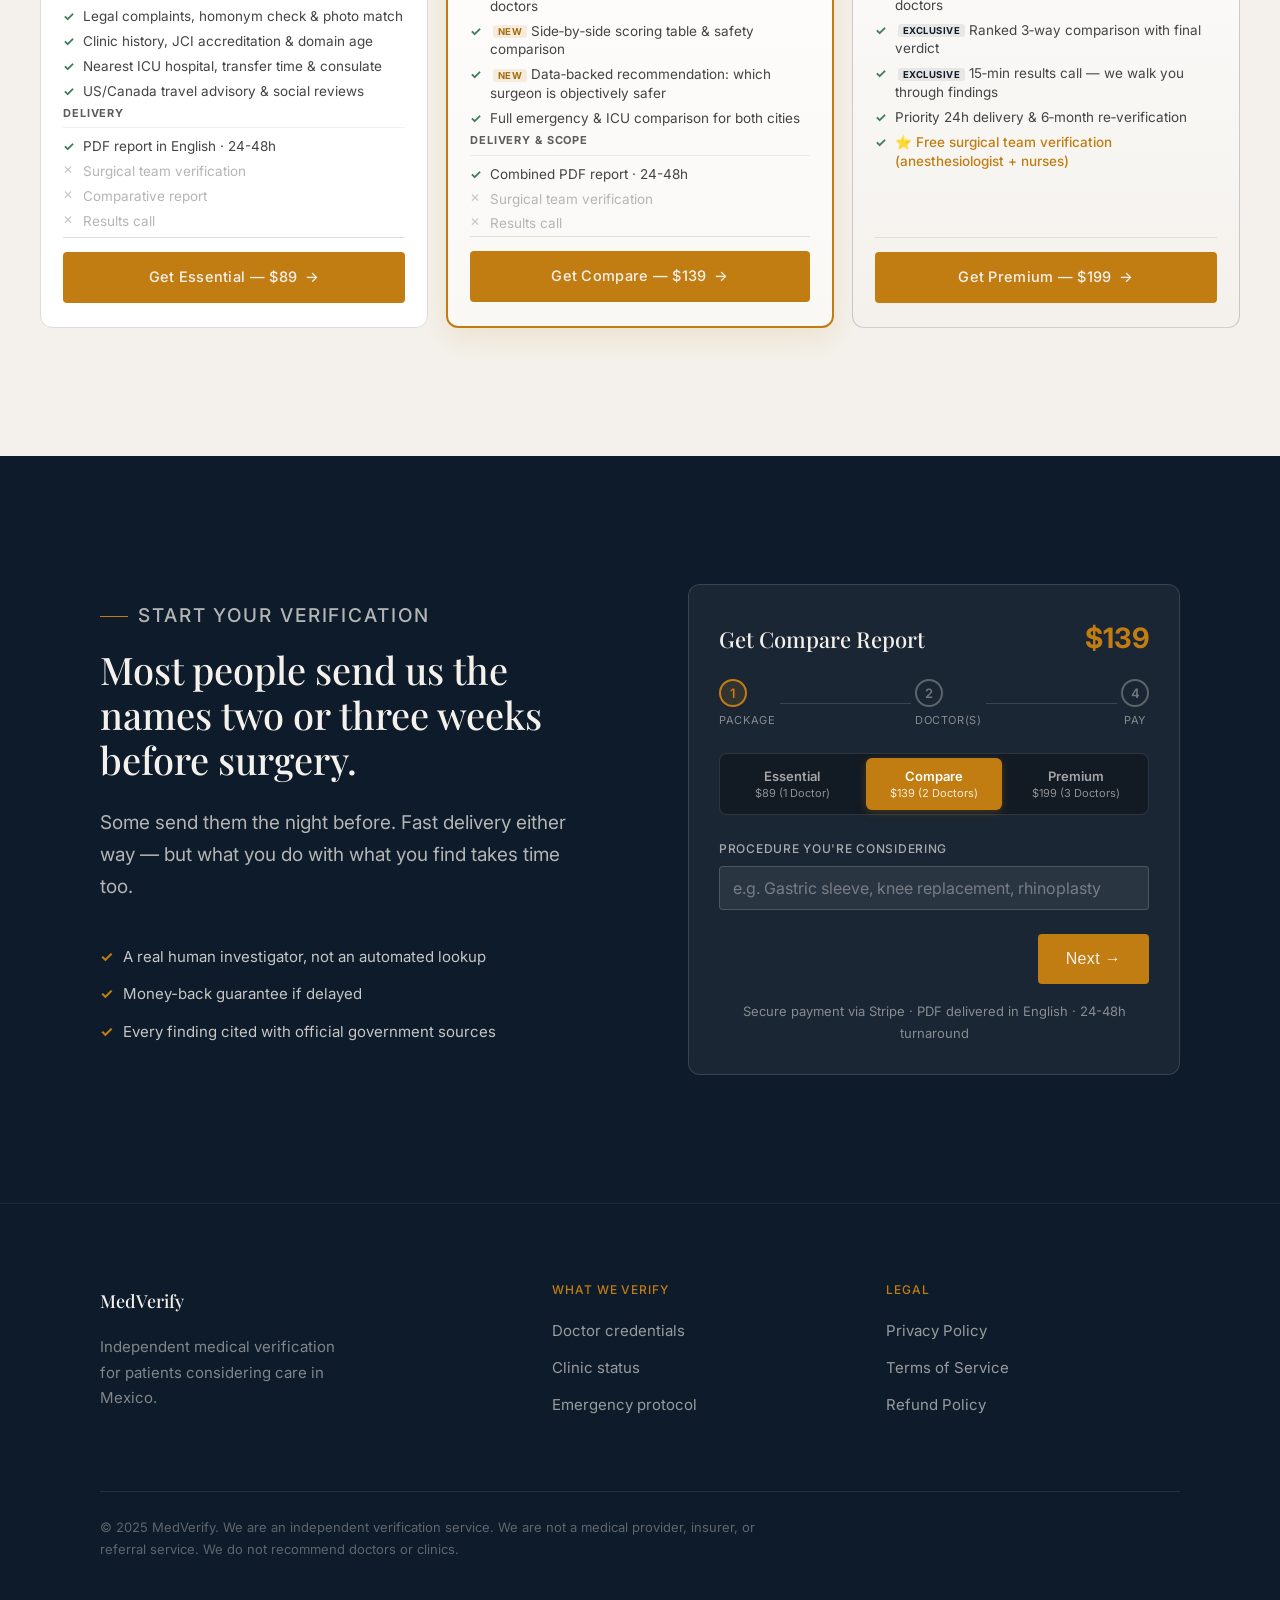
==== commit 36e3298e: "Remove savings information from package cards Removed savings messages for Compare and Premium packa" ====
--- a/index.html
+++ b/index.html
@@ -340,7 +340,6 @@
 
     <div class="pkg-card__foot">
       <a href="#start" class="btn btn--primary btn--full select-pkg-btn" data-package="compare">Get Compare — $139 <span class="arrow">→</span></a>
-      <div class="pkg-card__savings">Save $39 vs. 2× Essential</div>
     </div>
   </article>
 
@@ -367,7 +366,6 @@
 
     <div class="pkg-card__foot">
       <a href="#start" class="btn btn--primary btn--full select-pkg-btn" data-package="premium">Get Premium — $199 <span class="arrow">→</span></a>
-      <div class="pkg-card__savings">Save $68 vs. 3× Essential + free team verification</div>
     </div>
   </article>
 </div>
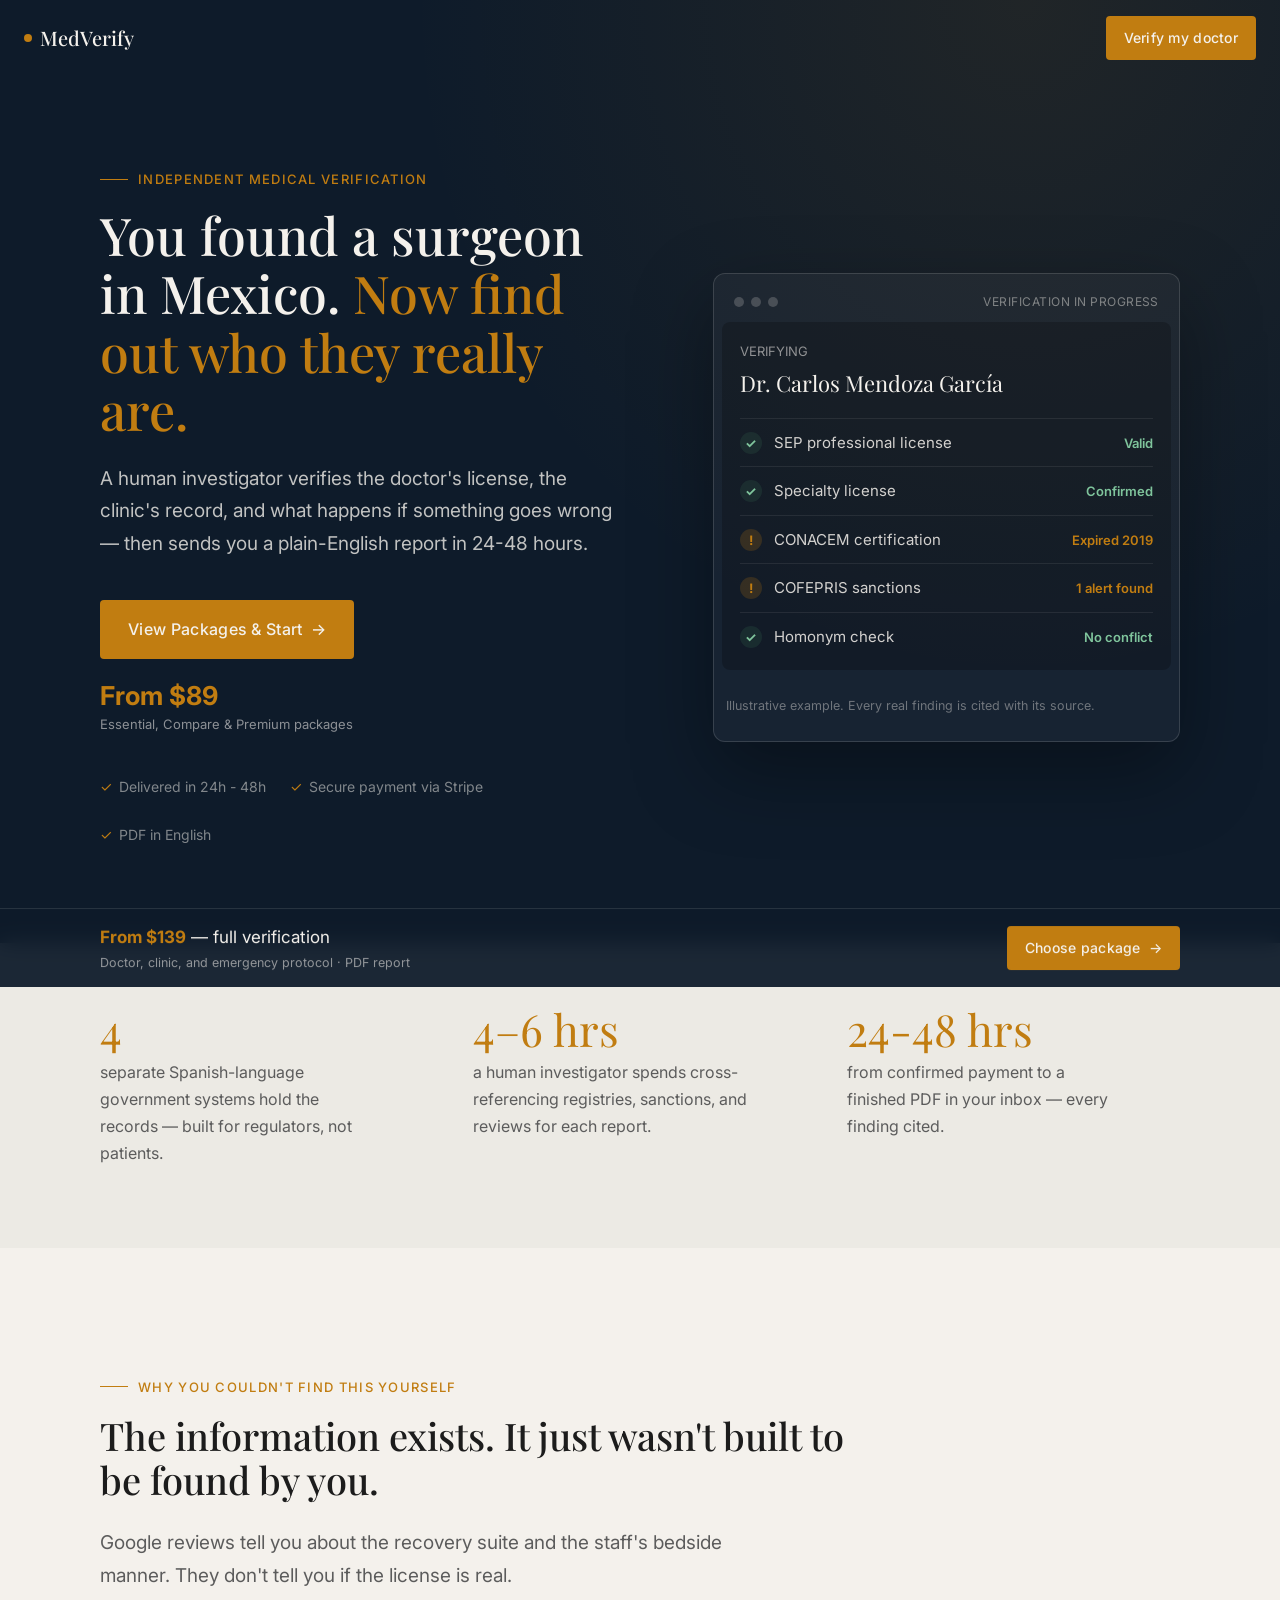
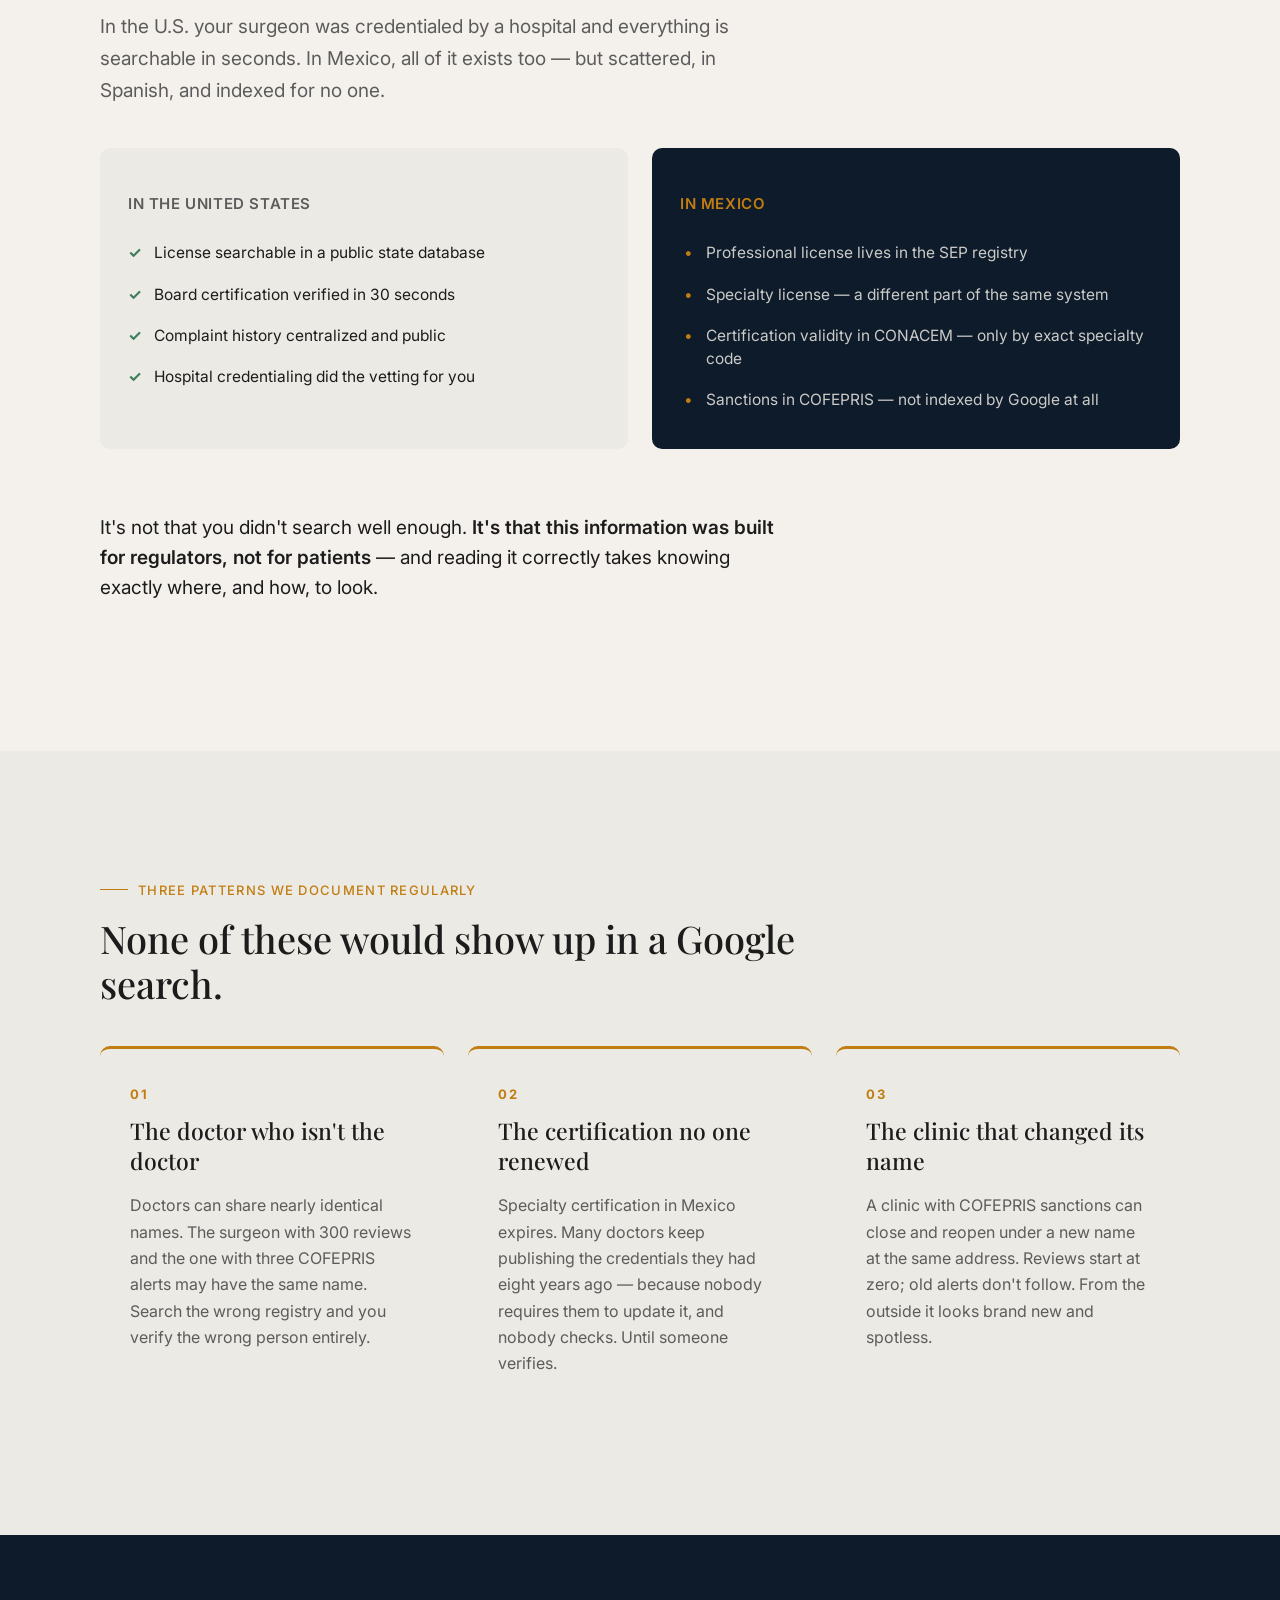
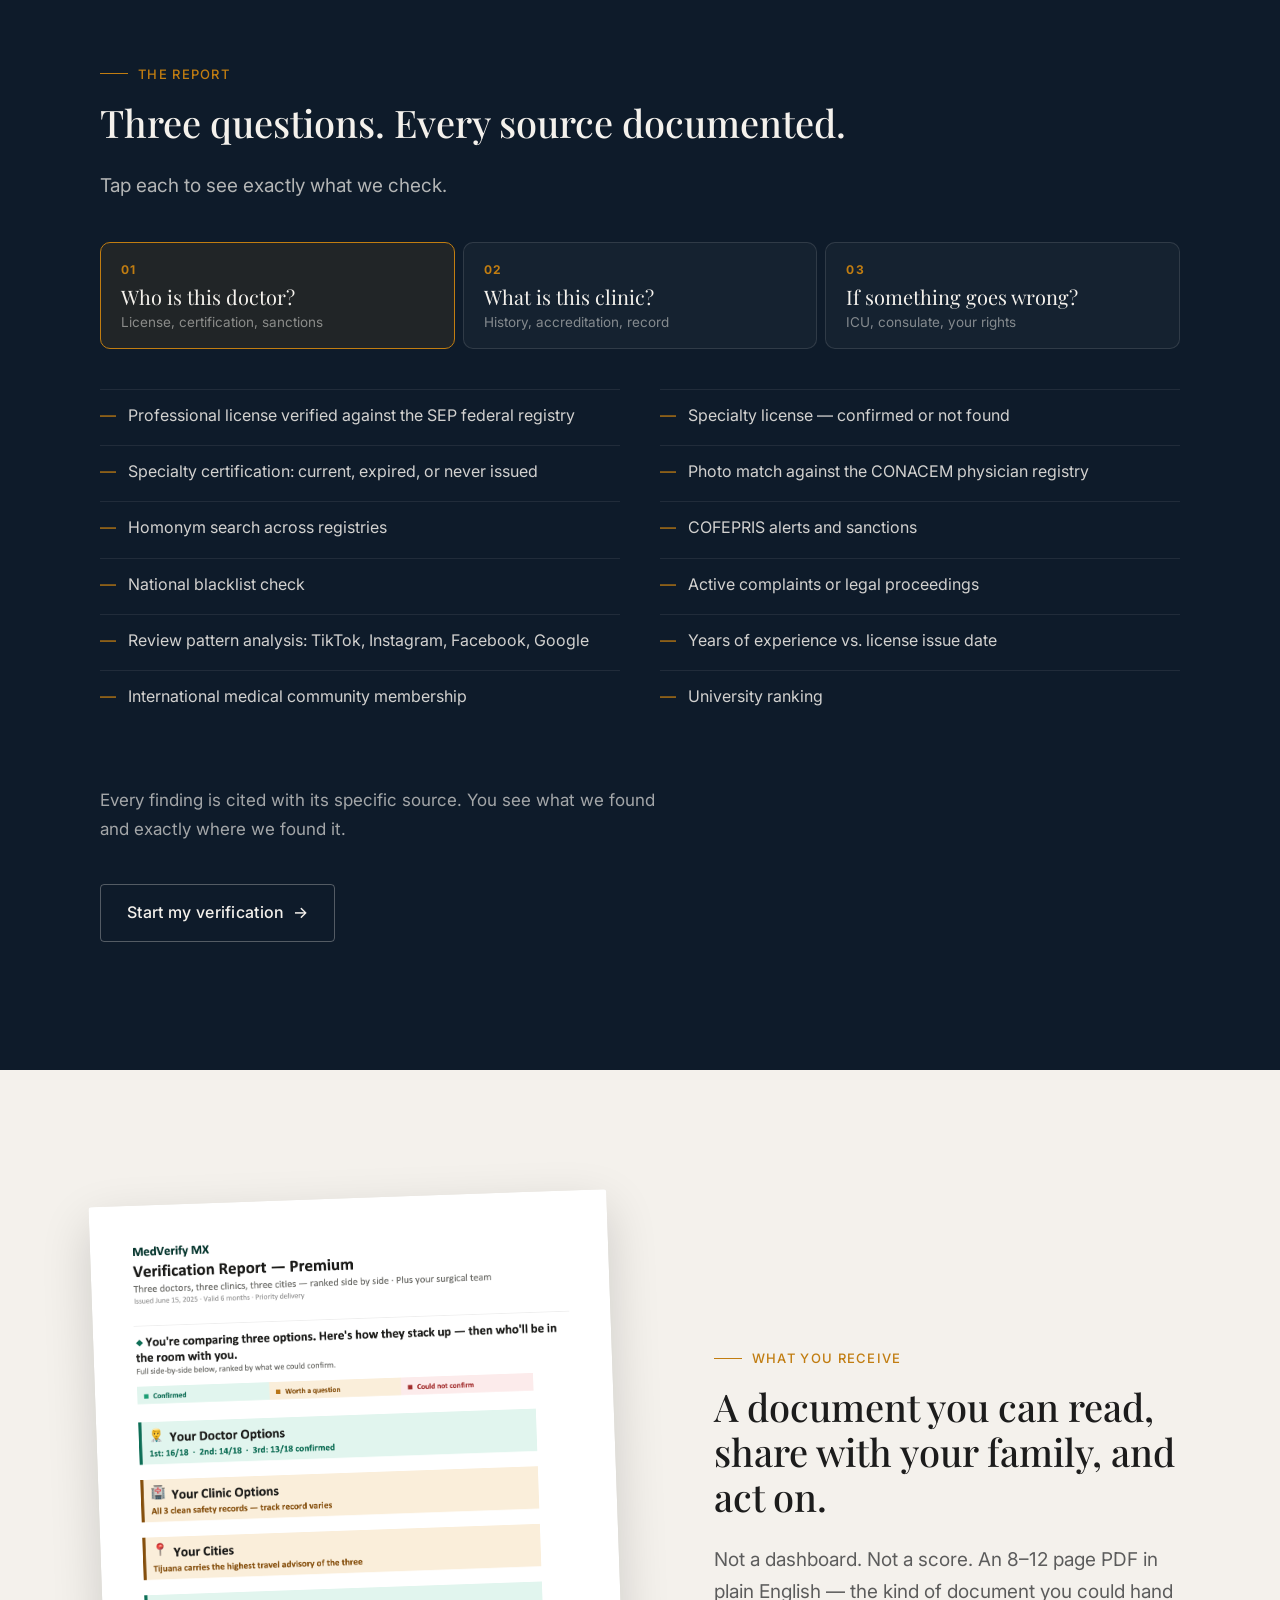
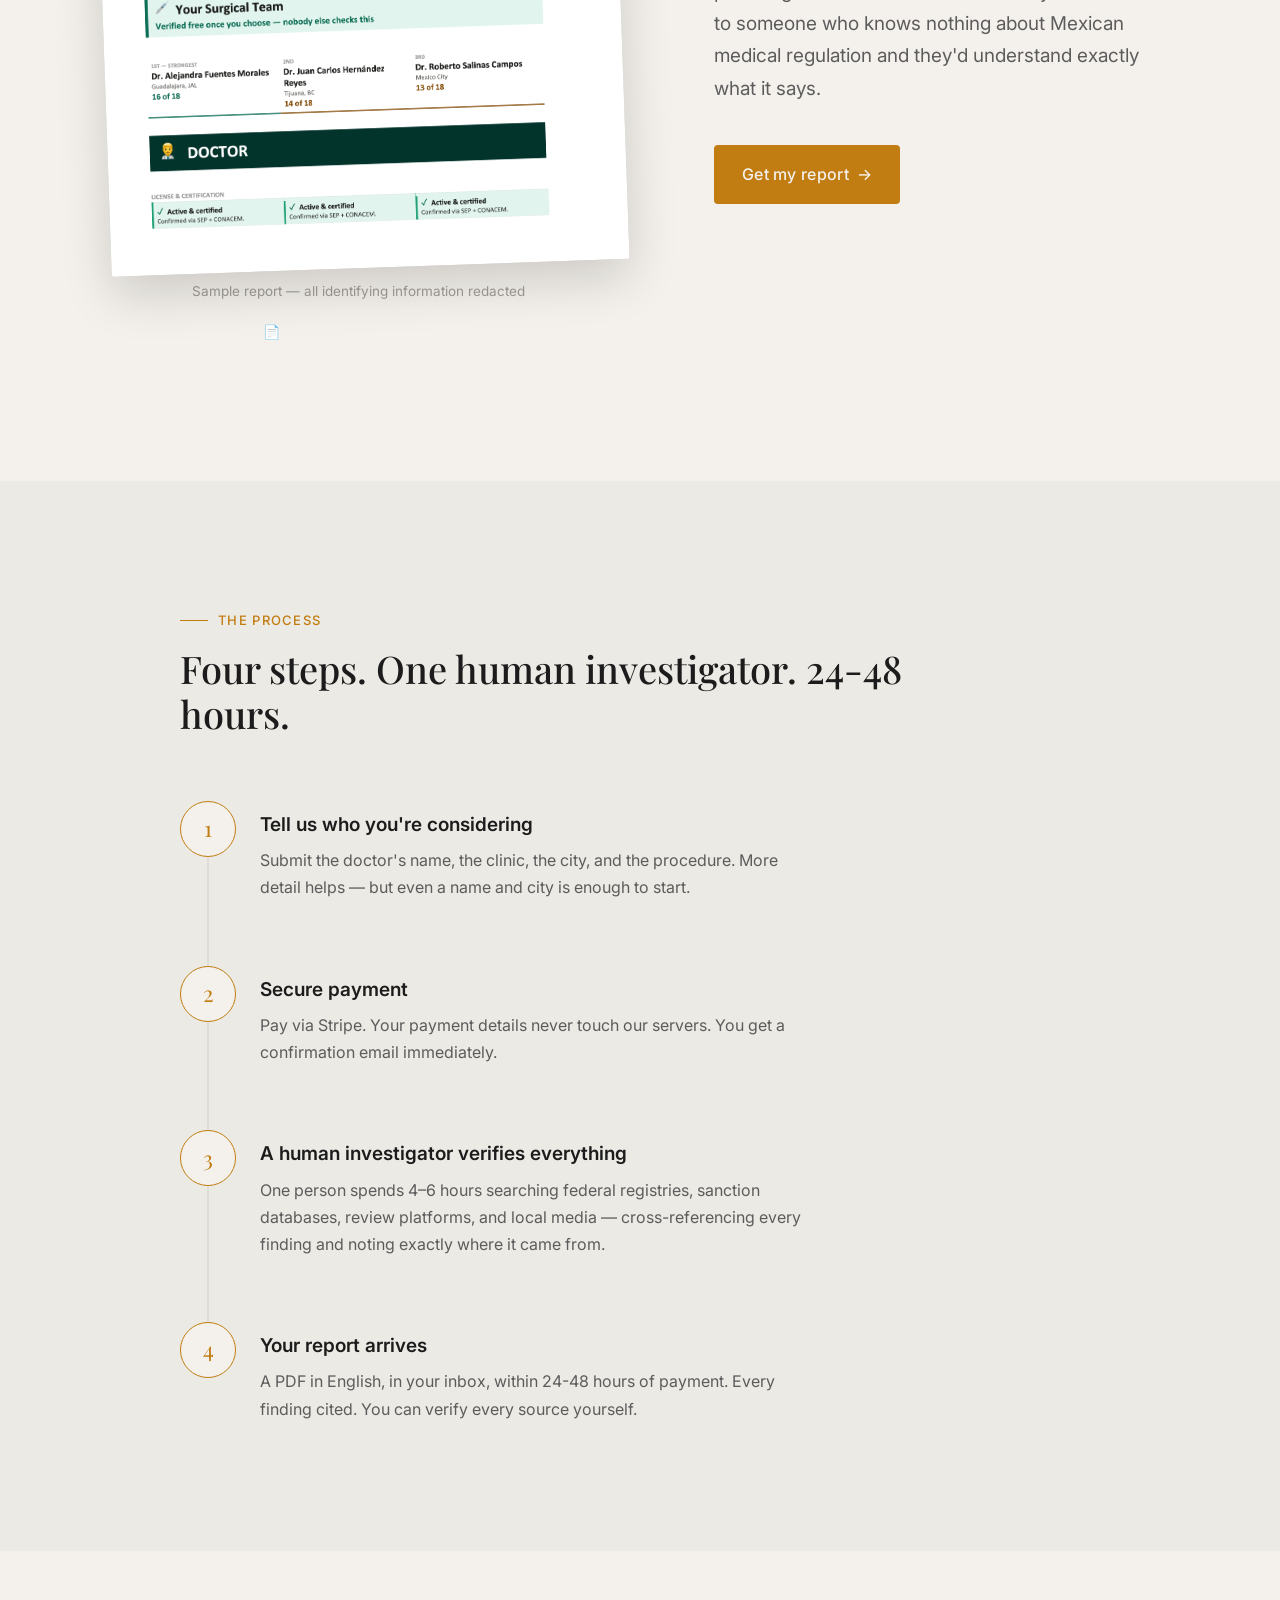
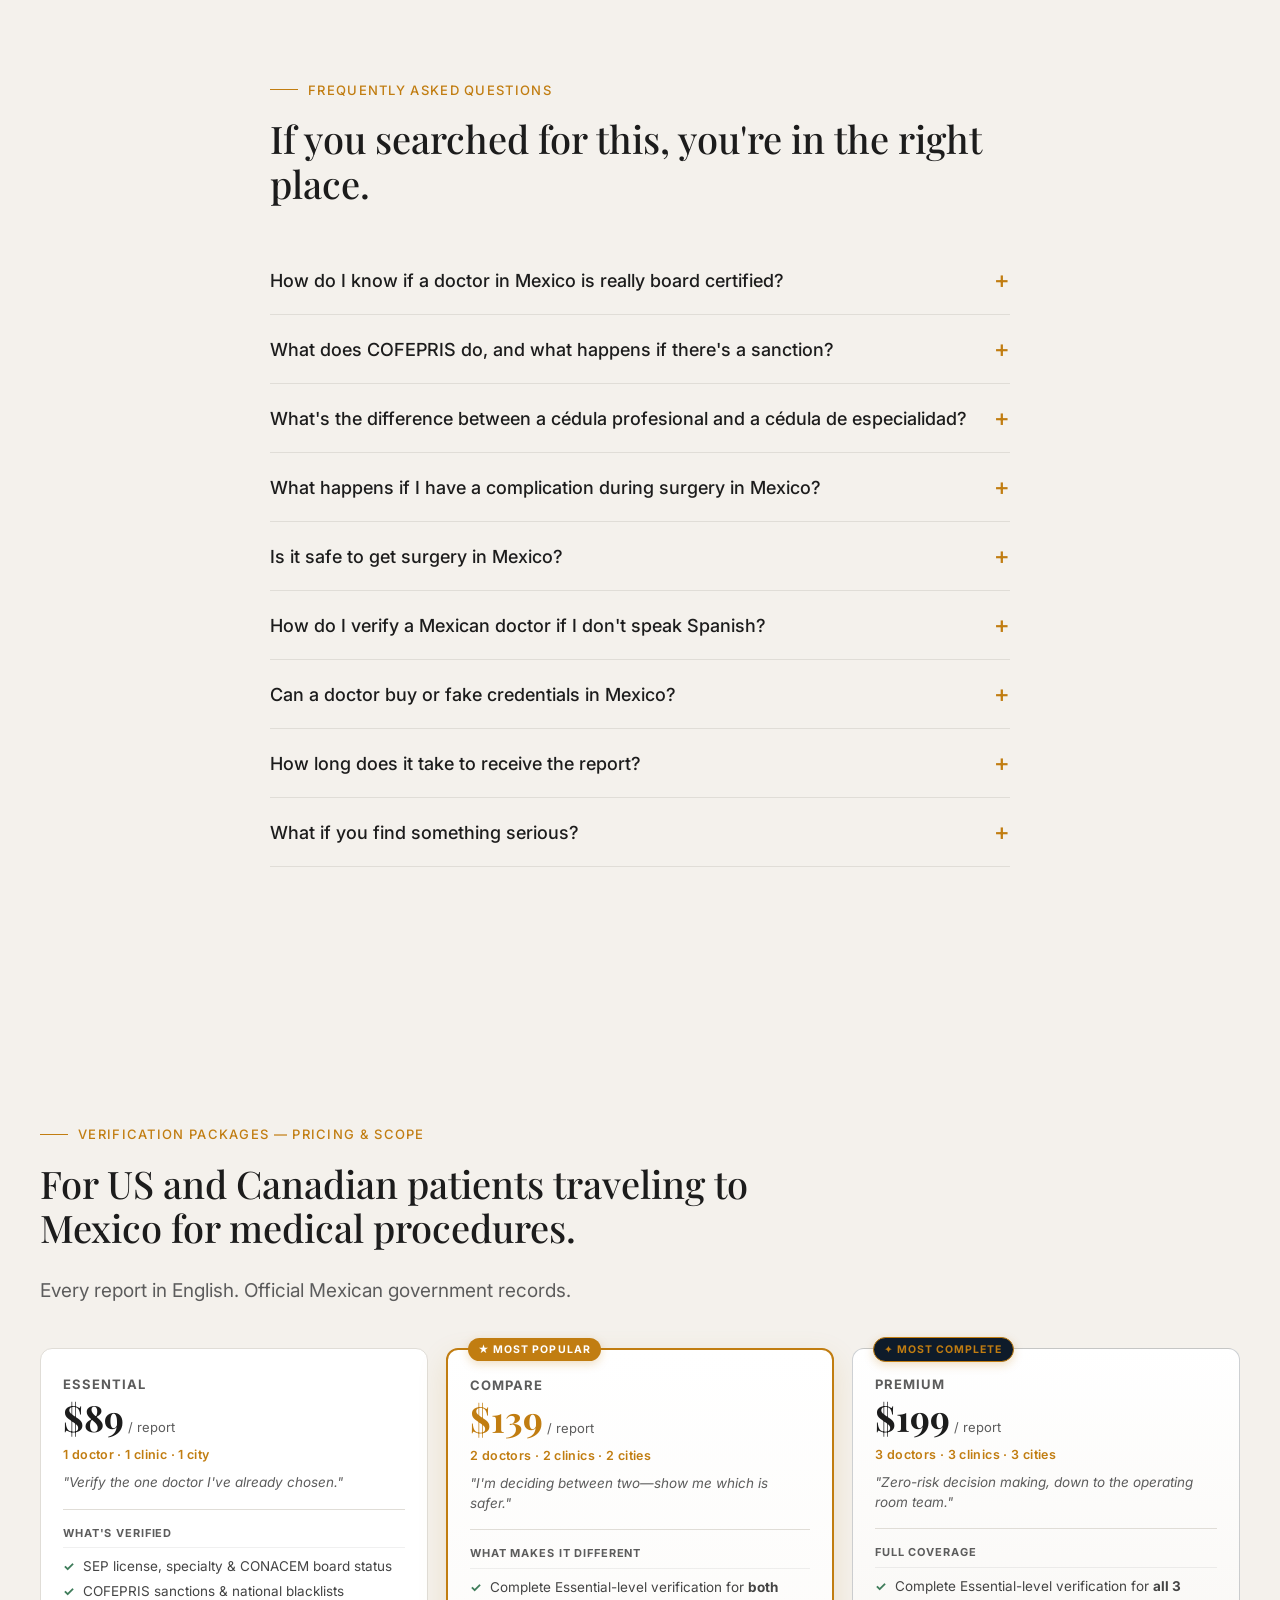
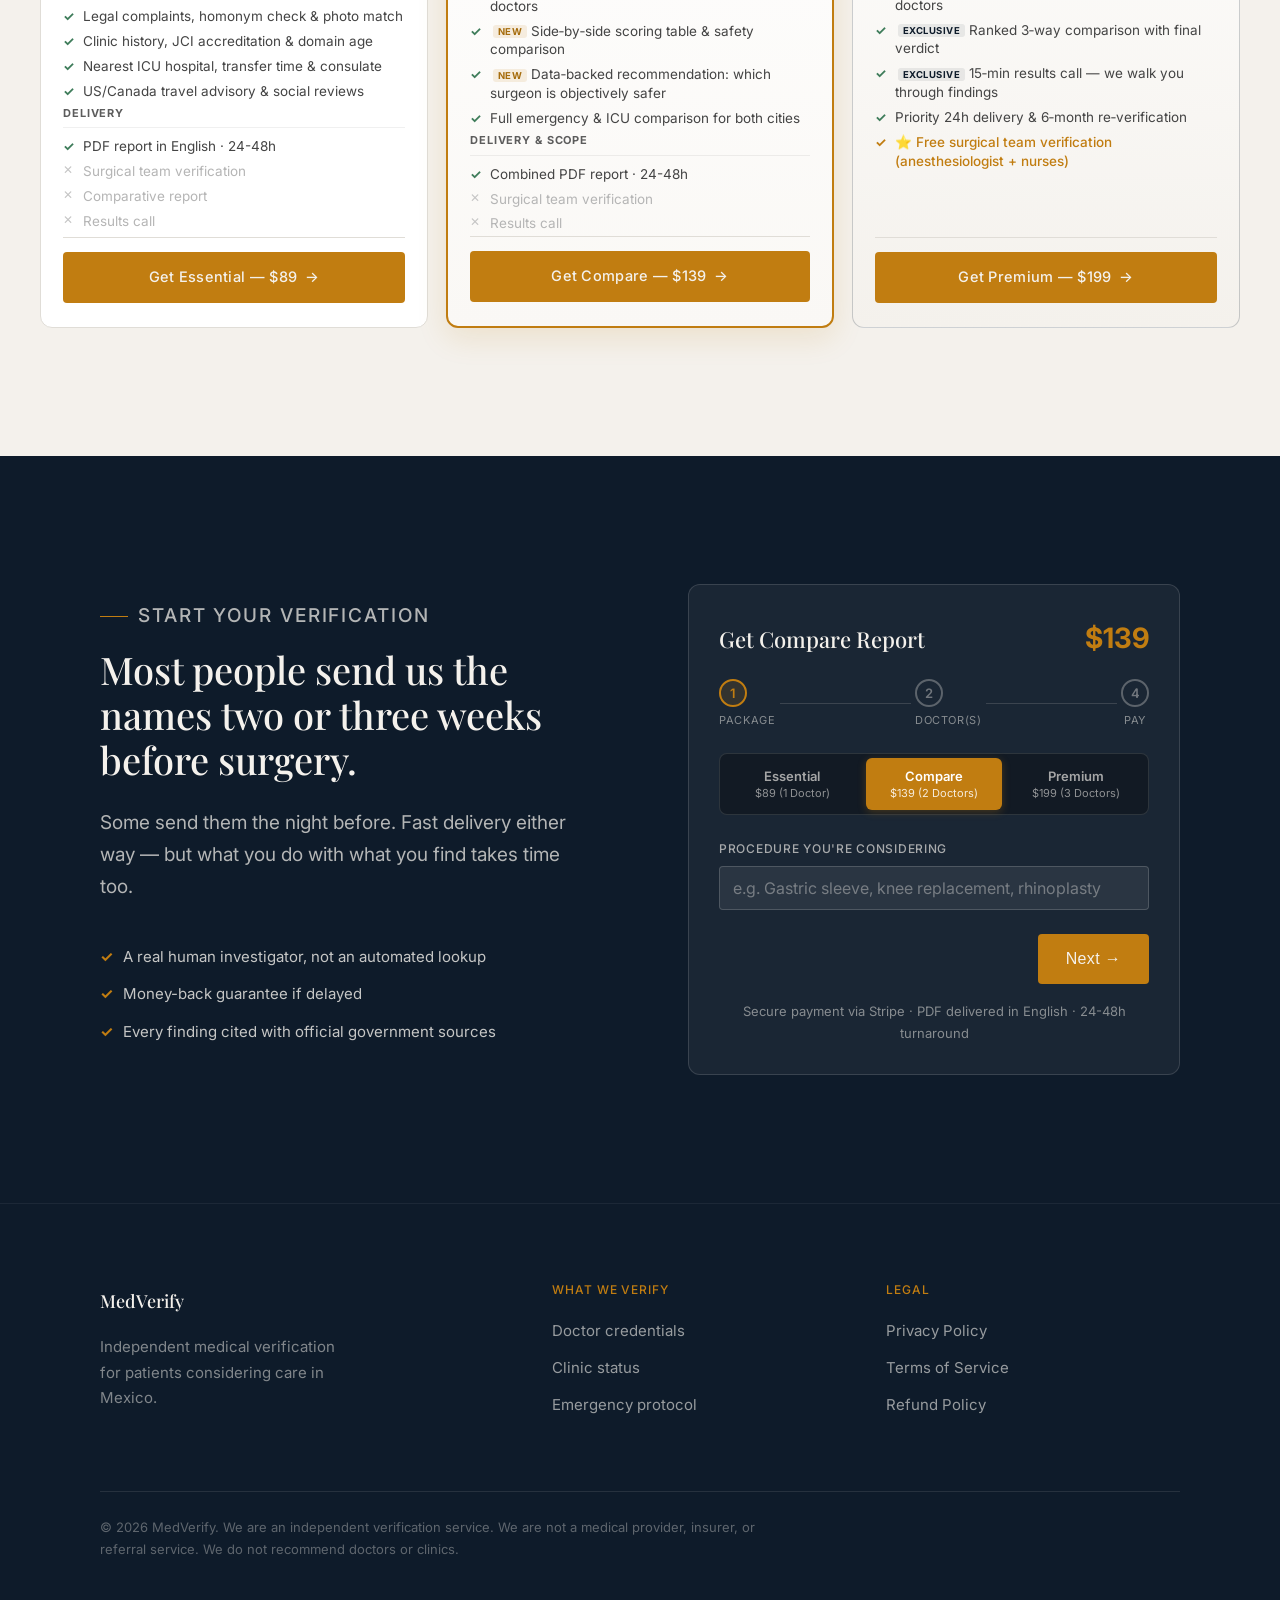
==== commit 057fe58b: "Modify footer links and update copyright year Updated the footer links and changed the copyright yea" ====
--- a/index.html
+++ b/index.html
@@ -468,10 +468,21 @@
   <footer class="footer">
     <div class="footer__grid">
       <div><p class="footer__brand-name">MedVerify</p><p class="footer__brand-desc">Independent medical verification for patients considering care in Mexico.</p></div>
-      <div><p class="footer__label">What we verify</p><ul class="footer__links"><li><a href="#pricing">Doctor credentials</a></li><li><a href="#pricing">Clinic status</a></li><li><a href="#pricing">Emergency protocol</a></li></ul></div>
+      <div><p class="footer__label">What we verify</p><ul class="footer__links">
+        <li>
+          <a href="../article/how-to-verify-mexican-doctors-credentials.html">Doctor credentials</a>
+        </li>
+        <li>
+          <a href="#pricing">Clinic status</a>
+        </li>
+        <li>
+          <a href="#pricing">Emergency protocol</a>
+        </li>
+      </ul>
+      </div>
       <div><p class="footer__label">Legal</p><ul class="footer__links"><li><a href="#">Privacy Policy</a></li><li><a href="#">Terms of Service</a></li><li><a href="#">Refund Policy</a></li></ul></div>
     </div>
-    <div class="footer__bottom"><p class="footer__legal">© 2025 MedVerify. We are an independent verification service. We are not a medical provider, insurer, or referral service. We do not recommend doctors or clinics.</p></div>
+    <div class="footer__bottom"><p class="footer__legal">© 2026 MedVerify. We are an independent verification service. We are not a medical provider, insurer, or referral service. We do not recommend doctors or clinics.</p></div>
   </footer>
 
   <!-- STICKY DOCK CTA -->
--- a/assets/styles.css
+++ b/assets/styles.css
@@ -36,6 +36,27 @@
 img { max-width: 100%; display: block; }
 a { color: inherit; }
 h1,h2,h3 { font-family: "Playfair Display", Georgia, serif; font-weight: 500; margin: 0; }
+
+
+
+
+.pkg-card--premium .pkg-card__list li:last-child {
+  color: var(--color-accent);
+  font-weight: 500;
+}
+.pkg-card--premium .pkg-card__list li:last-child::before {
+  color: var(--color-accent);
+}
+
+
+
+
+
+
+
+
+
+
 
 /* ---------- layout ---------- */
 .section { padding: var(--space-4xl) 24px; }
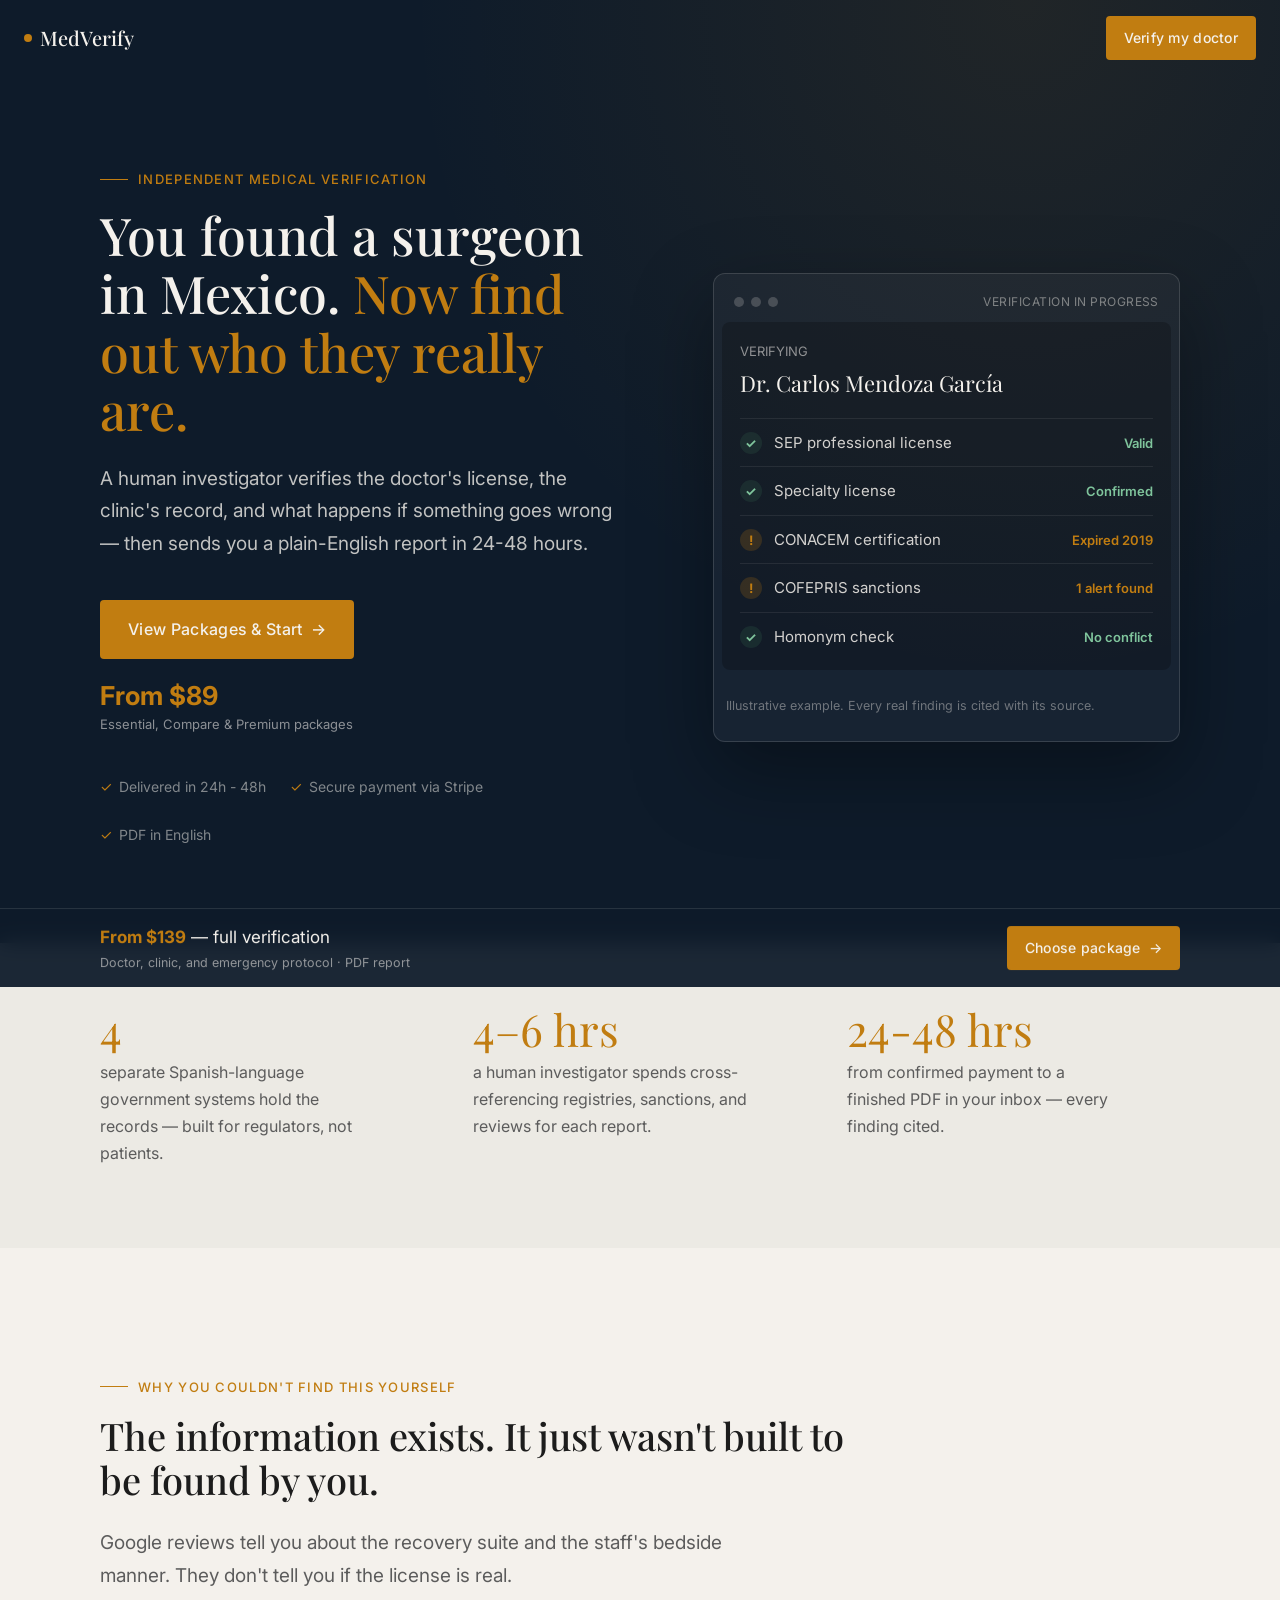
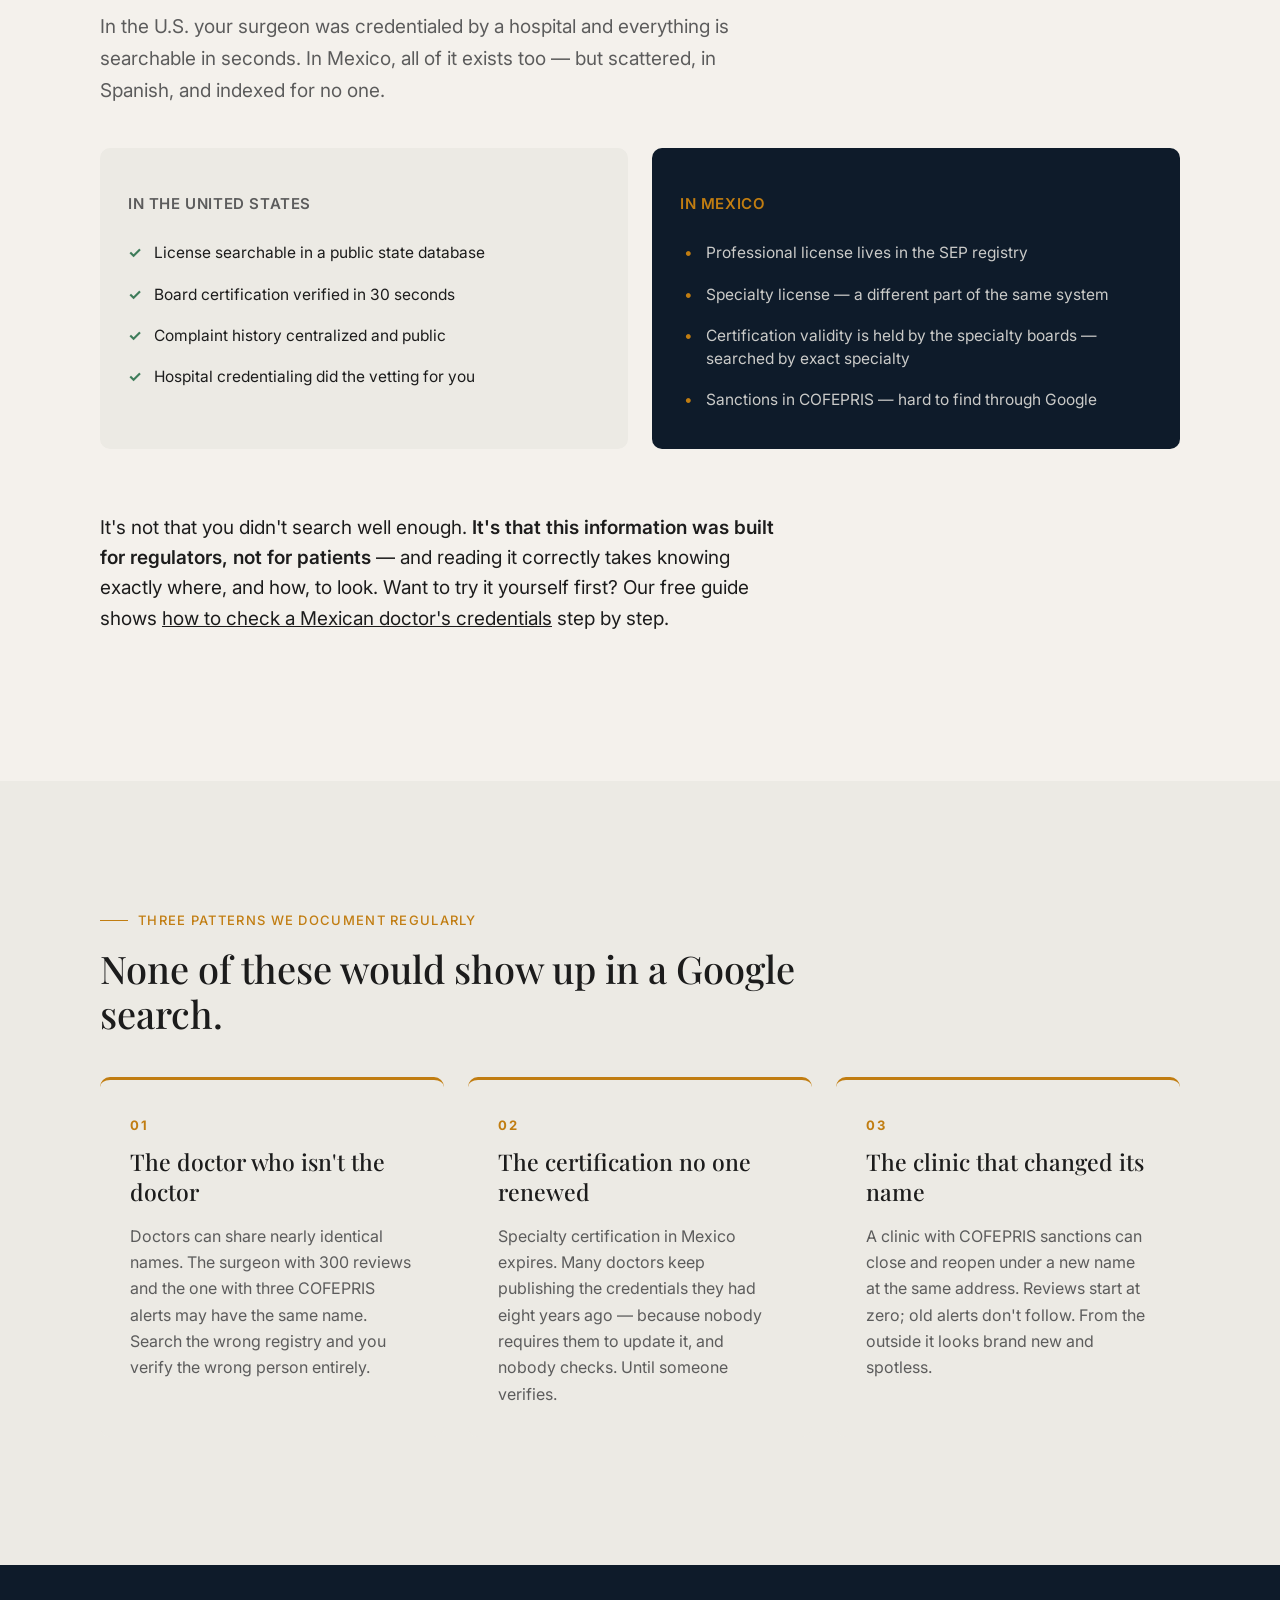
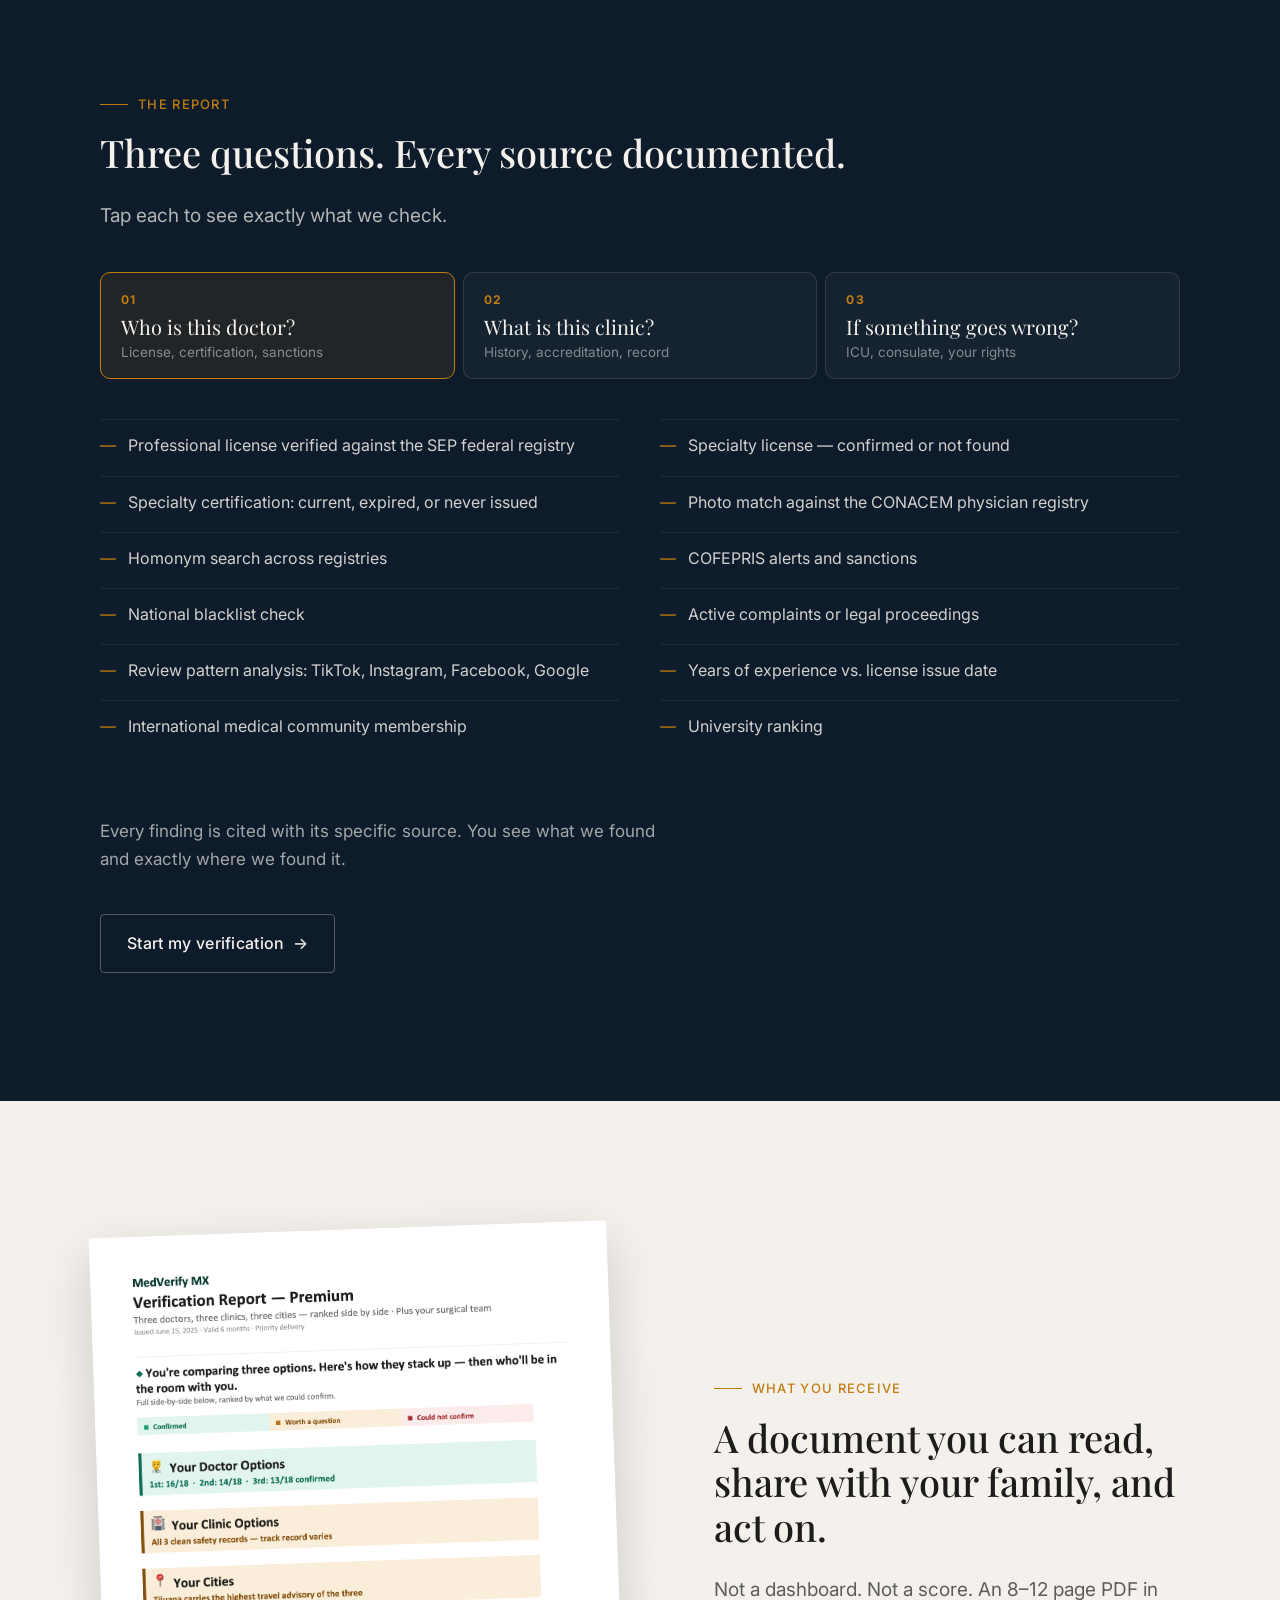
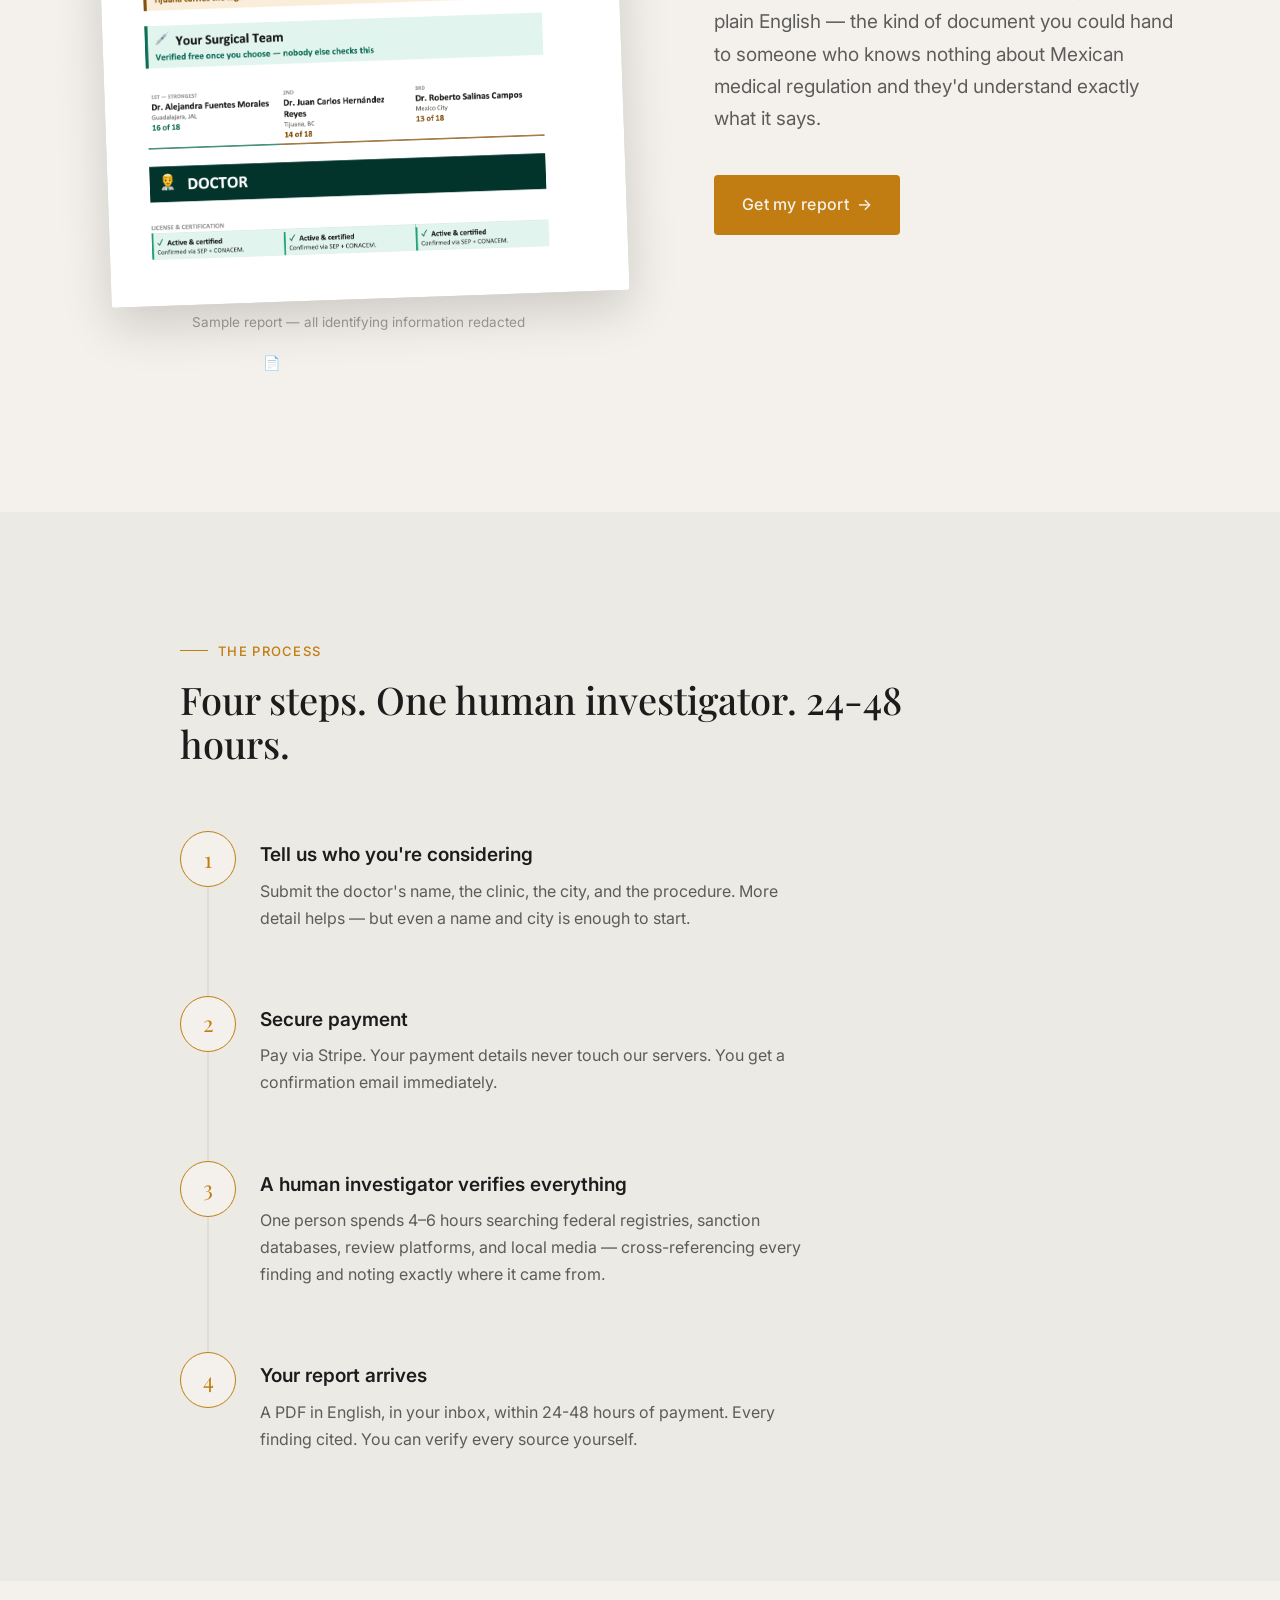
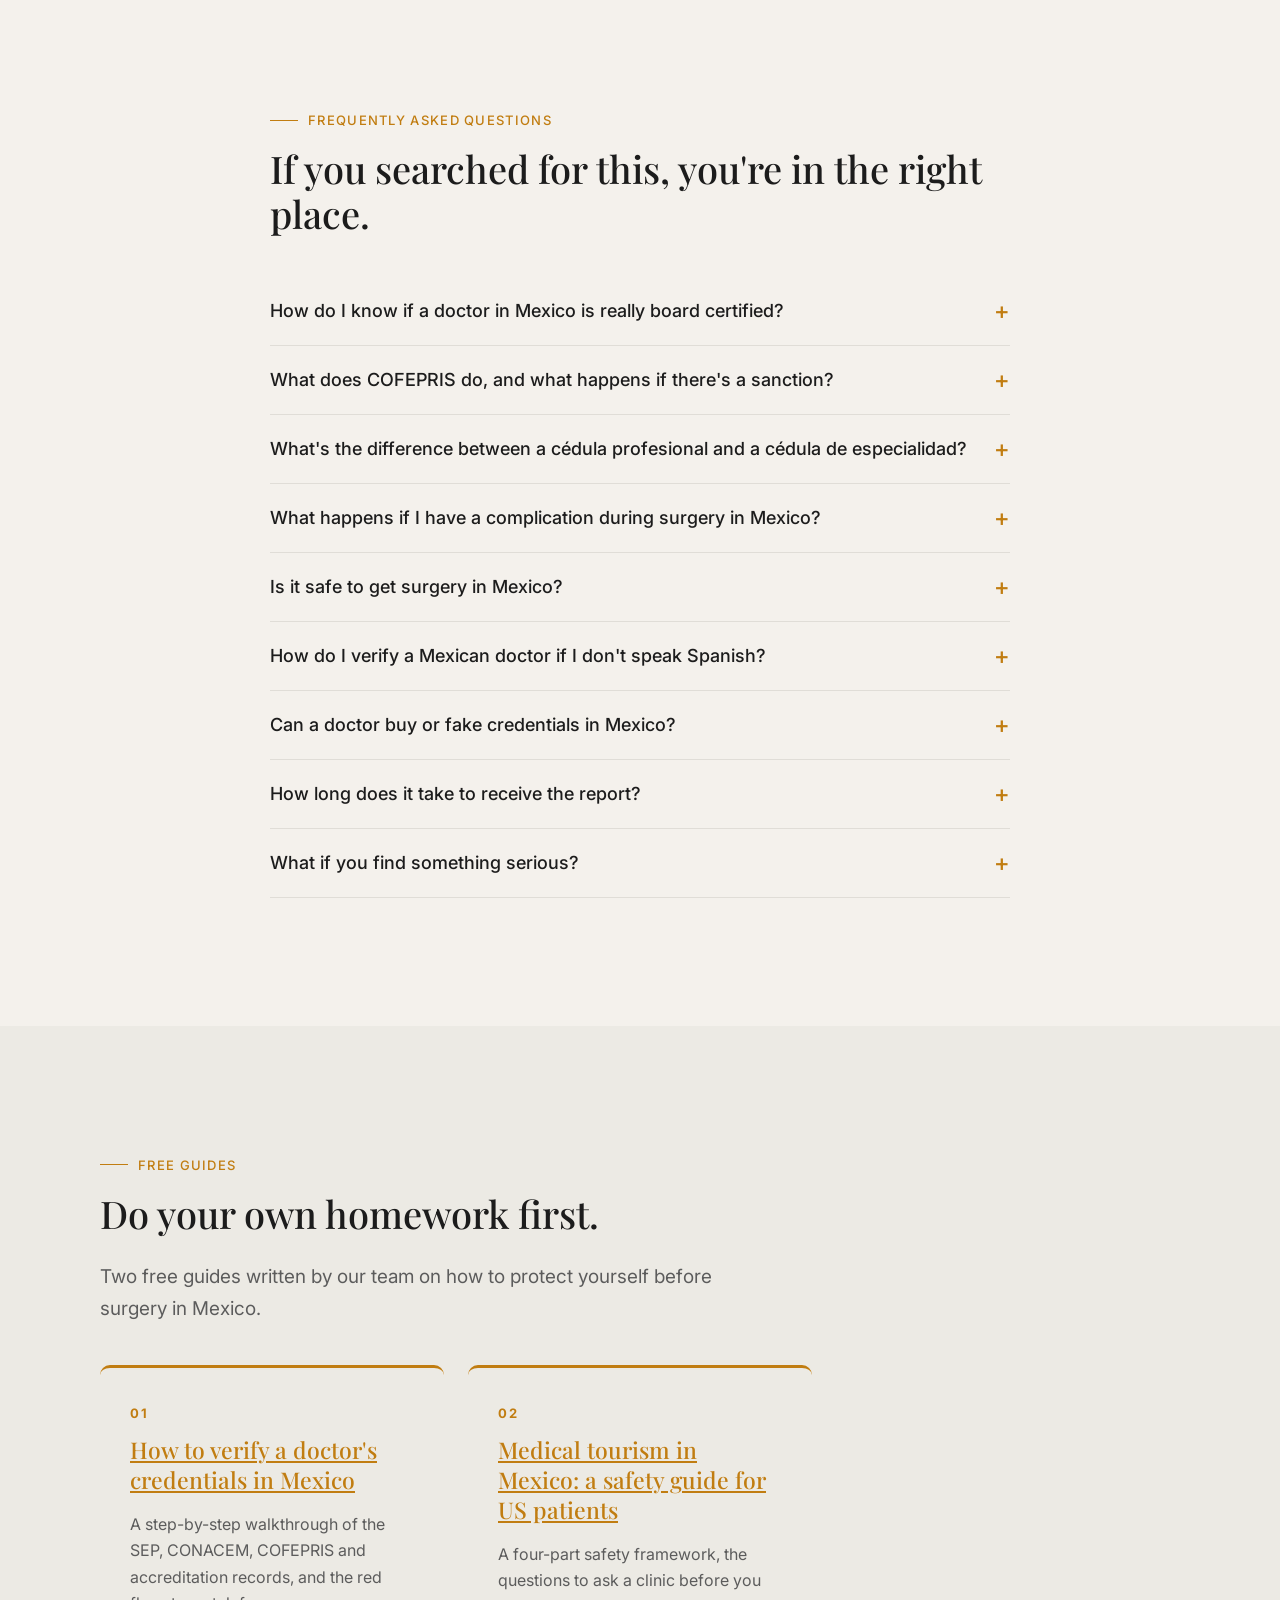
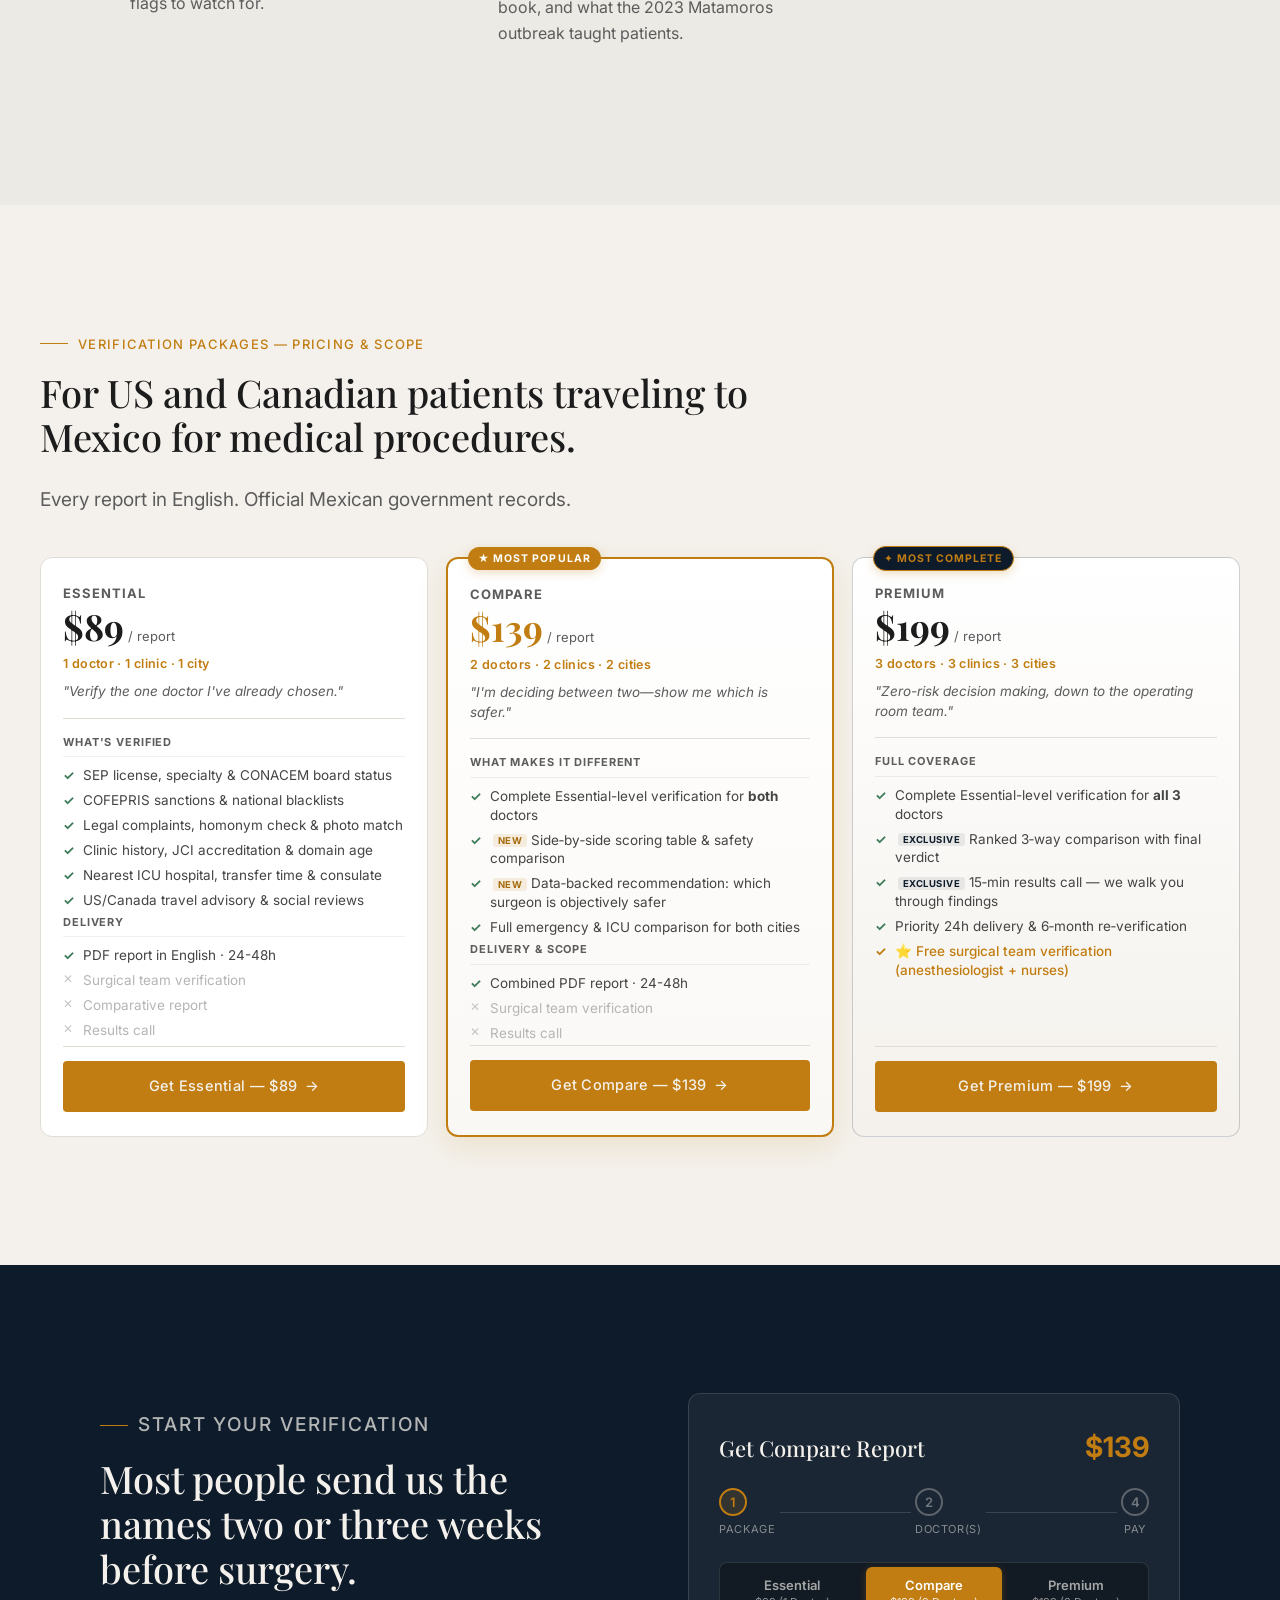
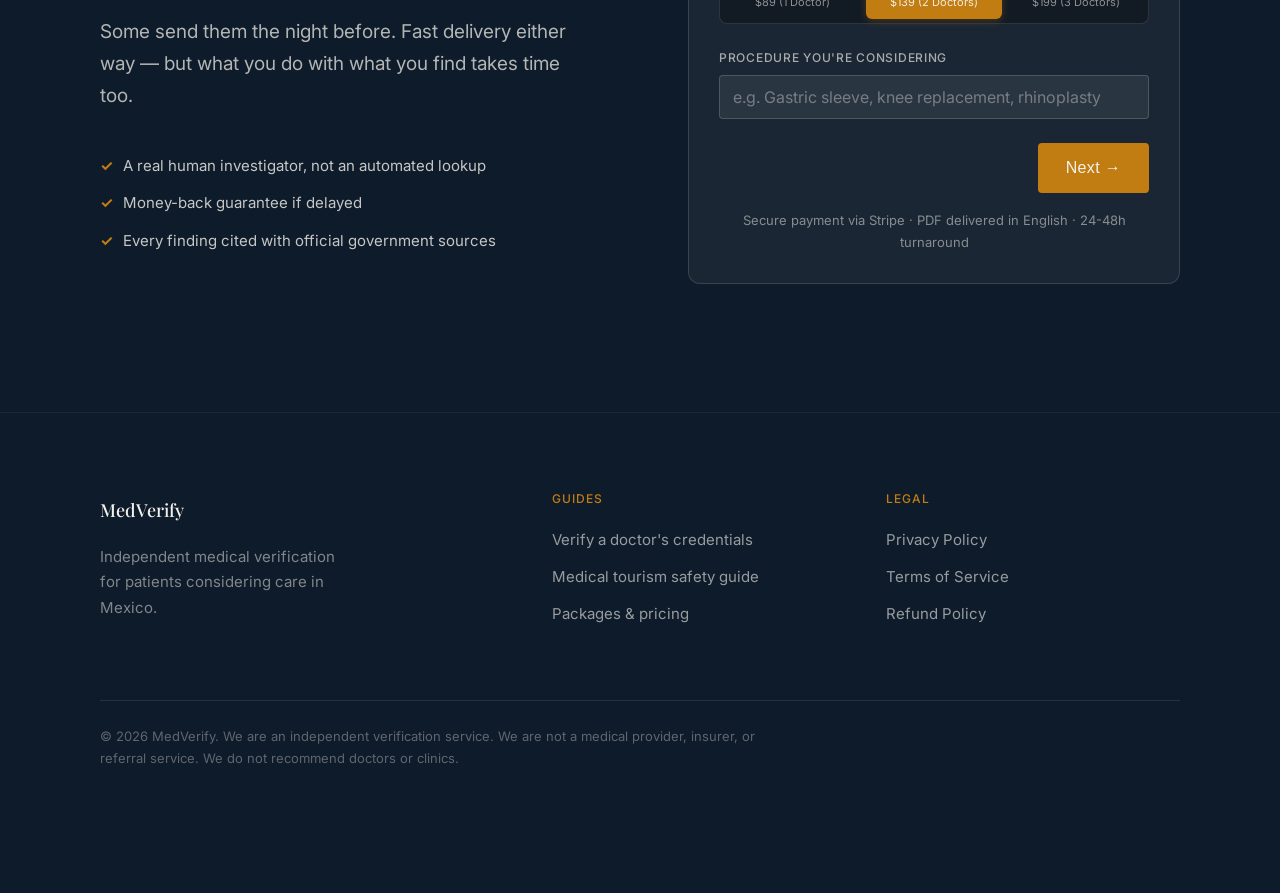
==== commit 84f2ce3c: "Actualización index" ====
--- a/index.html
+++ b/index.html
@@ -5,35 +5,50 @@
   <meta name="viewport" content="width=device-width, initial-scale=1.0">
 
   <title>MedVerify — Verify Your Doctor in Mexico Before Surgery</title>
-  <meta name="description" content="Independent verification of Mexican doctors and clinics for Americans and Canadians considering medical procedures abroad. Credentials, sanctions, clinic history, and emergency protocol. Report in 72 hours.">
-  <meta name="robots" content="index, follow">
+  <!-- FIX: said "Report in 72 hours"; the whole site says 24-48 hours -->
+  <meta name="description" content="Independent verification of Mexican doctors and clinics for Americans and Canadians considering medical procedures abroad. Credentials, sanctions, clinic history, and emergency protocol. Report in 24-48 hours.">
+  <meta name="robots" content="index, follow, max-image-preview:large">
   <link rel="canonical" href="https://medverify.ink/">
 
   <meta property="og:title" content="MedVerify — Verify Your Doctor in Mexico Before Surgery">
   <meta property="og:description" content="Before you book the flight, know who you're trusting. We verify credentials, sanctions, and what happens if something goes wrong.">
   <meta property="og:type" content="website">
-  <meta property="og:image" content="/og-image.jpg">
+  <meta property="og:url" content="https://medverify.ink/">
+  <meta property="og:site_name" content="MedVerify">
+  <!-- FIX: og:image must be an absolute URL -->
+  <meta property="og:image" content="https://medverify.ink/og-image.jpg">
+  <meta name="twitter:card" content="summary_large_image">
 
   <link rel="preconnect" href="https://fonts.googleapis.com">
   <link rel="preconnect" href="https://fonts.gstatic.com" crossorigin>
   <link href="https://fonts.googleapis.com/css2?family=Inter:wght@400;500;600;700&family=Playfair+Display:wght@500;600&display=swap" rel="stylesheet">
-  <link rel="stylesheet" href="assets/styles.css">
-
-
+  <link rel="stylesheet" href="/assets/styles.css">
+
+  <style>
+    .card a { color: var(--color-accent); text-decoration: underline; text-underline-offset: 2px; }
+  </style>
+
+  <!-- Structured data: business + the three packages with their real prices -->
   <script type="application/ld+json">
-  {"@context":"https://schema.org","@type":"ProfessionalService","name":"MedVerify","description":"Independent medical verification service for patients considering surgery in Mexico","areaServed":["US","CA"],"serviceType":"Medical credential verification","hasOfferCatalog":{"@type":"OfferCatalog","name":"Verification Report","itemListElement":[{"@type":"Offer","itemOffered":{"@type":"Service","name":"Full Medical Verification Report","description":"Doctor credentials, clinic status, and emergency protocol"}}]}}
+  {"@context":"https://schema.org","@type":"ProfessionalService","name":"MedVerify","url":"https://medverify.ink/","logo":"https://medverify.ink/assets/logo.png","image":"https://medverify.ink/og-image.jpg","description":"Independent medical verification service for patients considering surgery in Mexico","areaServed":["US","CA"],"serviceType":"Medical credential verification","priceRange":"$89-$199","hasOfferCatalog":{"@type":"OfferCatalog","name":"Verification Reports","itemListElement":[
+    {"@type":"Offer","name":"Essential","price":"89","priceCurrency":"USD","itemOffered":{"@type":"Service","name":"Essential Verification Report","description":"1 doctor, 1 clinic, 1 city: doctor credentials, clinic status, and emergency protocol"}},
+    {"@type":"Offer","name":"Compare","price":"139","priceCurrency":"USD","itemOffered":{"@type":"Service","name":"Compare Verification Report","description":"2 doctors, 2 clinics, 2 cities with side-by-side comparison"}},
+    {"@type":"Offer","name":"Premium","price":"199","priceCurrency":"USD","itemOffered":{"@type":"Service","name":"Premium Verification Report","description":"3 doctors, 3 clinics, 3 cities with ranked comparison, results call and surgical team verification"}}
+  ]}}
   </script>
-<script type="application/ld+json">
+
+  <!-- Structured data: FAQPage — FIX: text now matches the visible FAQ word for word -->
+  <script type="application/ld+json">
   {"@context":"https://schema.org","@type":"FAQPage","mainEntity":[
-    {"@type":"Question","name":"How do I know if a doctor in Mexico is really board certified?","acceptedAnswer":{"@type":"Answer","text":"In Mexico, board certification is issued by CONACEM and it expires — typically every five years. A doctor can have a valid SEP specialty license and an expired CONACEM certification. We verify both directly in each registry."}},
-    {"@type":"Question","name":"What does COFEPRIS do and what happens if a doctor or clinic has a sanction?","acceptedAnswer":{"@type":"Answer","text":"COFEPRIS is Mexico's federal health regulator. They issue alerts, sanctions, and clinic closures. We report what type of alert exists, when it was issued, and what it referred to."}},
-    {"@type":"Question","name":"What is the difference between a cédula profesional and a cédula de especialidad?","acceptedAnswer":{"@type":"Answer","text":"A cédula profesional confirms a medical degree. A cédula de especialidad confirms a recognized specialty residency. A doctor can have the first without the second. We verify both independently."}},
-    {"@type":"Question","name":"What happens if I have a complication during surgery in Mexico?","acceptedAnswer":{"@type":"Answer","text":"It depends on the clinic's distance from a hospital with an ICU. Your report includes the nearest hospital, estimated transfer time, and the nearest U.S. or Canadian consulate."}},
-    {"@type":"Question","name":"Is it safe to get surgery in Mexico?","acceptedAnswer":{"@type":"Answer","text":"It depends entirely on the specific doctor and clinic — which is why verification exists. The country is not the variable. The specific provider is."}},
-    {"@type":"Question","name":"How do I verify a Mexican doctor if I don't speak Spanish?","acceptedAnswer":{"@type":"Answer","text":"The registries are all in Spanish. We navigate them, interpret what we find, and deliver the report in plain English."}},
-    {"@type":"Question","name":"Can a doctor buy or fake credentials in Mexico?","acceptedAnswer":{"@type":"Answer","text":"SEP licenses have a unique number verifiable in the federal registry. But someone can present a real credential belonging to a similarly named person, or omit an expired specialty certification. Our homonym check catches these discrepancies."}},
-    {"@type":"Question","name":"How long does it take to receive the report?","acceptedAnswer":{"@type":"Answer","text":"24-48 hours from confirmed payment. Premium includes priority 24h delivery if you need it faster."}},
-    {"@type":"Question","name":"What if you find something serious?","acceptedAnswer":{"@type":"Answer","text":"We report what we find and explain what it means. We do not make the decision for you — but you will have the information to make it yourself."}}
+    {"@type":"Question","name":"How do I know if a doctor in Mexico is really board certified?","acceptedAnswer":{"@type":"Answer","text":"In Mexico, board certification is granted by the specialty medical councils recognized by CONACEM (Comité Normativo Nacional de Consejos de Especialidades Médicas). It expires — typically every five years — and must be renewed. A doctor can have a valid SEP specialty license and still have an expired certification, meaning their specialty credentials haven't been reviewed in years. We verify both directly in each registry."}},
+    {"@type":"Question","name":"What does COFEPRIS do, and what happens if there's a sanction?","acceptedAnswer":{"@type":"Answer","text":"COFEPRIS is Mexico's federal health regulatory authority — roughly the FDA's enforcement role. They issue alerts, sanctions, and can order clinic closures. We report what type of alert exists, when it was issued, and what it referred to — so you can judge the severity yourself."}},
+    {"@type":"Question","name":"What's the difference between a cédula profesional and a cédula de especialidad?","acceptedAnswer":{"@type":"Answer","text":"A cédula profesional confirms a completed medical degree and authorization to practice. A cédula de especialidad confirms a recognized specialty residency. A doctor can have the first without the second — a licensed physician, but not a credentialed specialist in your procedure. We verify both independently."}},
+    {"@type":"Question","name":"What happens if I have a complication during surgery in Mexico?","acceptedAnswer":{"@type":"Answer","text":"It depends almost entirely on how far your clinic is from a hospital with an ICU — sometimes 5 minutes, sometimes 40. Your report includes the specific nearest hospital, the estimated transfer time, and the nearest U.S. or Canadian consulate, which can provide a list of local physicians, help with emergency communication, and assist with repatriation."}},
+    {"@type":"Question","name":"Is it safe to get surgery in Mexico?","acceptedAnswer":{"@type":"Answer","text":"That depends entirely on the specific doctor and clinic — which is exactly why verification exists. Mexico has JCI-accredited hospitals and surgeons trained at leading U.S. institutions. It also has unlicensed practitioners and clinics without current permits. The country isn't the variable. The specific provider is."}},
+    {"@type":"Question","name":"How do I verify a Mexican doctor if I don't speak Spanish?","acceptedAnswer":{"@type":"Answer","text":"The registries are in Spanish — the SEP registry, the specialty boards and the COFEPRIS alert system have no English version. That's the core reason this service exists. We navigate those systems, interpret what we find, and deliver the report in plain English."}},
+    {"@type":"Question","name":"Can a doctor buy or fake credentials in Mexico?","acceptedAnswer":{"@type":"Answer","text":"SEP licenses carry a unique registration number verifiable in the federal registry, so a made-up license number won't check out — but someone can present a real credential belonging to a similarly named person, or present a legitimate one while omitting that their specialty certification has expired. Our homonym check and cross-verification are designed to catch exactly that."}},
+    {"@type":"Question","name":"How long does it take to receive the report?","acceptedAnswer":{"@type":"Answer","text":"24-48 hours from confirmed payment. Submit Friday evening, expect it by Sunday. Premium includes priority 24h delivery if you need it faster."}},
+    {"@type":"Question","name":"What if you find something serious?","acceptedAnswer":{"@type":"Answer","text":"We report what we find. If it's significant — an active sanction, an expired certification, a closure, a pattern of serious complaints — the report explains clearly what it means. We don't make the decision for you, but you'll have the information to make it yourself."}}
   ]}
   </script>
 </head>
@@ -53,8 +68,8 @@
         <h1>You found a surgeon in Mexico. <em>Now find out who they really are.</em></h1>
         <p class="hero__sub">A human investigator verifies the doctor's license, the clinic's record, and what happens if something goes wrong — then sends you a plain-English report in 24-48 hours.</p>
         <div class="hero__cta">
-          <a href="#pricing" class="btn btn--primary">View Packages & Start <span class="arrow">→</span></a>
-          <div class="hero__price"><b>From $89</b><span>Essential, Compare & Premium packages</span></div>
+          <a href="#pricing" class="btn btn--primary">View Packages &amp; Start <span class="arrow">→</span></a>
+          <div class="hero__price"><b>From $89</b><span>Essential, Compare &amp; Premium packages</span></div>
         </div>
         <div class="hero__meta">
           <span><span class="tick">✓</span> Delivered in 24h - 48h</span>
@@ -111,12 +126,12 @@
           <ul>
             <li>Professional license lives in the SEP registry</li>
             <li>Specialty license — a different part of the same system</li>
-            <li>Certification validity in CONACEM — only by exact specialty code</li>
-            <li>Sanctions in COFEPRIS — not indexed by Google at all</li>
+            <li>Certification validity is held by the specialty boards — searched by exact specialty</li>
+            <li>Sanctions in COFEPRIS — hard to find through Google</li>
           </ul>
         </div>
       </div>
-      <p class="compare__note reveal">It's not that you didn't search well enough. <b>It's that this information was built for regulators, not for patients</b> — and reading it correctly takes knowing exactly where, and how, to look.</p>
+      <p class="compare__note reveal">It's not that you didn't search well enough. <b>It's that this information was built for regulators, not for patients</b> — and reading it correctly takes knowing exactly where, and how, to look. Want to try it yourself first? Our free guide shows <a href="/article/how-to-verify-mexican-doctors-credentials.html">how to check a Mexican doctor's credentials</a> step by step.</p>
     </div>
   </section>
 
@@ -180,7 +195,8 @@
           <div class="panel__item"><span class="dot">—</span>Prior names and any associated sanctions</div>
           <div class="panel__item"><span class="dot">—</span>COFEPRIS inspections, sanctions, and closures</div>
           <div class="panel__item"><span class="dot">—</span>JCI accreditation: verified against international directory</div>
-          <div class="panel__item"><span class="dot">—</span>Accreditation Canada / CCHSA: verified</div>
+          <!-- FIX: "CCHSA" is the old name; the body is now called Accreditation Canada -->
+          <div class="panel__item"><span class="dot">—</span>Accreditation Canada: verified</div>
           <div class="panel__item"><span class="dot">—</span>Domain and website age</div>
           <div class="panel__item"><span class="dot">—</span>Local media mentions and news coverage</div>
           <div class="panel__item"><span class="dot">—</span>Reddit and Facebook community mentions</div>
@@ -206,23 +222,23 @@
   <!-- SAMPLE REPORT -->
   <section class="section">
     <div class="container sample">
- <figure class="reveal" style="margin:0">
-  <a href="assets/reporte-premium-v4.pdf" target="_blank" rel="noopener" aria-label="Open sample report PDF">
-    <img class="sample__img" 
-         src="assets/reporte-premium-v4-1.png" 
-         alt="First page of a sample MedVerify report – redacted" 
-         width="640" 
-         height="828" 
-         loading="lazy"
-         style="background:#fff; width:100%; height:auto; cursor:pointer;">
-  </a>
-  <figcaption class="sample__caption" style="margin-top:12px;">
-    Sample report — all identifying information redacted<br>
-    <a href="assets/reporte-premium-v4.pdf" target="_blank" class="btn btn--ghost-light" style="display:inline-flex; margin-top:8px; font-size:14px; padding:8px 16px;">
-      📄 View full sample PDF <span class="arrow">→</span>
-    </a>
-  </figcaption>
-</figure>
+      <figure class="reveal" style="margin:0">
+        <a href="/assets/reporte-premium-v4.pdf" target="_blank" rel="noopener" aria-label="Open sample report PDF">
+          <img class="sample__img"
+               src="/assets/reporte-premium-v4-1.png"
+               alt="First page of a sample MedVerify report – redacted"
+               width="640"
+               height="828"
+               loading="lazy"
+               style="background:#fff; width:100%; height:auto; cursor:pointer;">
+        </a>
+        <figcaption class="sample__caption" style="margin-top:12px;">
+          Sample report — all identifying information redacted<br>
+          <a href="/assets/reporte-premium-v4.pdf" target="_blank" rel="noopener" class="btn btn--ghost-light" style="display:inline-flex; margin-top:8px; font-size:14px; padding:8px 16px;">
+            📄 View full sample PDF <span class="arrow">→</span>
+          </a>
+        </figcaption>
+      </figure>
       <div class="reveal" data-delay="1">
         <p class="label">What you receive</p>
         <h2 class="section-title">A document you can read, share with your family, and act on.</h2>
@@ -252,15 +268,36 @@
       <p class="label reveal">Frequently asked questions</p>
       <h2 class="section-title reveal">If you searched for this, you're in the right place.</h2>
       <div class="faq reveal" id="faq">
-        <div class="faq__item"><button class="faq__q" aria-expanded="false">How do I know if a doctor in Mexico is really board certified?<span class="faq__icon" aria-hidden="true">+</span></button><div class="faq__a"><p class="faq__a-inner">In Mexico, board certification is issued by CONACEM (Consejo Nacional de Certificación de Especialidades Médicas). Unlike in the U.S., it expires — typically every five years — and must be renewed. A doctor can have a valid SEP specialty license and still have an expired CONACEM certification, meaning their specialty credentials haven't been reviewed in years. We verify both directly in each registry.</p></div></div>
+        <div class="faq__item"><button class="faq__q" aria-expanded="false">How do I know if a doctor in Mexico is really board certified?<span class="faq__icon" aria-hidden="true">+</span></button><div class="faq__a"><p class="faq__a-inner">In Mexico, board certification is granted by the specialty medical councils recognized by CONACEM (Comité Normativo Nacional de Consejos de Especialidades Médicas). It expires — typically every five years — and must be renewed. A doctor can have a valid SEP specialty license and still have an expired certification, meaning their specialty credentials haven't been reviewed in years. We verify both directly in each registry.</p></div></div>
         <div class="faq__item"><button class="faq__q" aria-expanded="false">What does COFEPRIS do, and what happens if there's a sanction?<span class="faq__icon" aria-hidden="true">+</span></button><div class="faq__a"><p class="faq__a-inner">COFEPRIS is Mexico's federal health regulatory authority — roughly the FDA's enforcement role. They issue alerts, sanctions, and can order clinic closures. We report what type of alert exists, when it was issued, and what it referred to — so you can judge the severity yourself.</p></div></div>
         <div class="faq__item"><button class="faq__q" aria-expanded="false">What's the difference between a cédula profesional and a cédula de especialidad?<span class="faq__icon" aria-hidden="true">+</span></button><div class="faq__a"><p class="faq__a-inner">A cédula profesional confirms a completed medical degree and authorization to practice. A cédula de especialidad confirms a recognized specialty residency. A doctor can have the first without the second — a licensed physician, but not a credentialed specialist in your procedure. We verify both independently.</p></div></div>
         <div class="faq__item"><button class="faq__q" aria-expanded="false">What happens if I have a complication during surgery in Mexico?<span class="faq__icon" aria-hidden="true">+</span></button><div class="faq__a"><p class="faq__a-inner">It depends almost entirely on how far your clinic is from a hospital with an ICU — sometimes 5 minutes, sometimes 40. Your report includes the specific nearest hospital, the estimated transfer time, and the nearest U.S. or Canadian consulate, which can provide a list of local physicians, help with emergency communication, and assist with repatriation.</p></div></div>
         <div class="faq__item"><button class="faq__q" aria-expanded="false">Is it safe to get surgery in Mexico?<span class="faq__icon" aria-hidden="true">+</span></button><div class="faq__a"><p class="faq__a-inner">That depends entirely on the specific doctor and clinic — which is exactly why verification exists. Mexico has JCI-accredited hospitals and surgeons trained at leading U.S. institutions. It also has unlicensed practitioners and clinics without current permits. The country isn't the variable. The specific provider is.</p></div></div>
-        <div class="faq__item"><button class="faq__q" aria-expanded="false">How do I verify a Mexican doctor if I don't speak Spanish?<span class="faq__icon" aria-hidden="true">+</span></button><div class="faq__a"><p class="faq__a-inner">All the registries are in Spanish — CONACEM, the SEP registry, and the COFEPRIS alert system have no English version. That's the core reason this service exists. We navigate those systems, interpret what we find, and deliver the report in plain English.</p></div></div>
-        <div class="faq__item"><button class="faq__q" aria-expanded="false">Can a doctor buy or fake credentials in Mexico?<span class="faq__icon" aria-hidden="true">+</span></button><div class="faq__a"><p class="faq__a-inner">SEP licenses carry a unique registration number verifiable in the federal registry, so the credential itself can't be faked — but someone can present a real credential belonging to a similarly named person, or present a legitimate one while omitting that their specialty certification has expired. Our homonym check and cross-verification are designed to catch exactly that.</p></div></div>
+        <div class="faq__item"><button class="faq__q" aria-expanded="false">How do I verify a Mexican doctor if I don't speak Spanish?<span class="faq__icon" aria-hidden="true">+</span></button><div class="faq__a"><p class="faq__a-inner">The registries are in Spanish — the SEP registry, the specialty boards and the COFEPRIS alert system have no English version. That's the core reason this service exists. We navigate those systems, interpret what we find, and deliver the report in plain English.</p></div></div>
+        <div class="faq__item"><button class="faq__q" aria-expanded="false">Can a doctor buy or fake credentials in Mexico?<span class="faq__icon" aria-hidden="true">+</span></button><div class="faq__a"><p class="faq__a-inner">SEP licenses carry a unique registration number verifiable in the federal registry, so a made-up license number won't check out — but someone can present a real credential belonging to a similarly named person, or present a legitimate one while omitting that their specialty certification has expired. Our homonym check and cross-verification are designed to catch exactly that.</p></div></div>
         <div class="faq__item"><button class="faq__q" aria-expanded="false">How long does it take to receive the report?<span class="faq__icon" aria-hidden="true">+</span></button><div class="faq__a"><p class="faq__a-inner">24-48 hours from confirmed payment. Submit Friday evening, expect it by Sunday. Premium includes priority 24h delivery if you need it faster.</p></div></div>
         <div class="faq__item"><button class="faq__q" aria-expanded="false">What if you find something serious?<span class="faq__icon" aria-hidden="true">+</span></button><div class="faq__a"><p class="faq__a-inner">We report what we find. If it's significant — an active sanction, an expired certification, a closure, a pattern of serious complaints — the report explains clearly what it means. We don't make the decision for you, but you'll have the information to make it yourself.</p></div></div>
+      </div>
+    </div>
+  </section>
+
+  <!-- NEW: GUIDES (target of the "Guides" breadcrumb on both articles; gives Google a crawlable path to them) -->
+  <section class="section section--surface" id="guides">
+    <div class="container">
+      <p class="label reveal">Free guides</p>
+      <h2 class="section-title reveal">Do your own homework first.</h2>
+      <p class="lede reveal">Two free guides written by our team on how to protect yourself before surgery in Mexico.</p>
+      <div class="cards">
+        <article class="card reveal">
+          <span class="card__n">01</span>
+          <h3><a href="/article/how-to-verify-mexican-doctors-credentials.html">How to verify a doctor's credentials in Mexico</a></h3>
+          <p>A step-by-step walkthrough of the SEP, CONACEM, COFEPRIS and accreditation records, and the red flags to watch for.</p>
+        </article>
+        <article class="card reveal" data-delay="1">
+          <span class="card__n">02</span>
+          <h3><a href="/article/medical-tourism-mexico-safety-guide.html">Medical tourism in Mexico: a safety guide for US patients</a></h3>
+          <p>A four-part safety framework, the questions to ask a clinic before you book, and what the 2023 Matamoros outbreak taught patients.</p>
+        </article>
       </div>
     </div>
   </section>
@@ -268,107 +305,107 @@
   <!-- VERIFICATION PACKAGES & PRICING -->
   <section class="section" id="pricing">
     <div class="container" style="max-width:1200px">
-      <p class="label reveal">Verification Packages — Pricing & Scope</p>
+      <p class="label reveal">Verification Packages — Pricing &amp; Scope</p>
       <h2 class="section-title reveal">For US and Canadian patients traveling to Mexico for medical procedures.</h2>
       <p class="lede reveal">Every report in English. Official Mexican government records.</p>
 
-<div class="pricing-grid reveal" data-delay="1">
-  <!-- ========== ESSENTIAL ========== -->
-  <article class="pkg-card">
-    <div class="pkg-card__header">
-      <h3 class="pkg-card__name">ESSENTIAL</h3>
-      <div class="pkg-card__price"><b>$89</b><span>/ report</span></div>
-      <div class="pkg-card__scope">1 doctor · 1 clinic · 1 city</div>
-      <p class="pkg-card__quote">"Verify the one doctor I've already chosen."</p>
-    </div>
-    
-    <div class="pkg-card__section">
-      <div class="pkg-card__section-title">What's verified</div>
-      <ul class="pkg-card__list">
-        <li class="check">SEP license, specialty &amp; CONACEM board status</li>
-        <li class="check">COFEPRIS sanctions &amp; national blacklists</li>
-        <li class="check">Legal complaints, homonym check &amp; photo match</li>
-        <li class="check">Clinic history, JCI accreditation &amp; domain age</li>
-        <li class="check">Nearest ICU hospital, transfer time &amp; consulate</li>
-        <li class="check">US/Canada travel advisory &amp; social reviews</li>
-      </ul>
-    </div>
-
-    <div class="pkg-card__section">
-      <div class="pkg-card__section-title">Delivery</div>
-      <ul class="pkg-card__list">
-        <li class="check">PDF report in English · 24-48h</li>
-        <li class="cross">Surgical team verification</li>
-        <li class="cross">Comparative report</li>
-        <li class="cross">Results call</li>
-      </ul>
-    </div>
-
-    <div class="pkg-card__foot">
-      <a href="#start" class="btn btn--primary btn--full select-pkg-btn" data-package="essential">Get Essential — $89 <span class="arrow">→</span></a>
-    </div>
-  </article>
-
-  <!-- ========== COMPARE ========== -->
-  <article class="pkg-card pkg-card--featured">
-    <div class="pkg-card__badge">★ MOST POPULAR</div>
-    <div class="pkg-card__header">
-      <h3 class="pkg-card__name">COMPARE</h3>
-      <div class="pkg-card__price"><b>$139</b><span>/ report</span></div>
-      <div class="pkg-card__scope">2 doctors · 2 clinics · 2 cities</div>
-      <p class="pkg-card__quote">"I'm deciding between two—show me which is safer."</p>
-    </div>
-
-    <div class="pkg-card__section">
-      <div class="pkg-card__section-title">What makes it different</div>
-      <ul class="pkg-card__list">
-        <li class="check">Complete Essential-level verification for <strong>both</strong> doctors</li>
-        <li class="check"><span class="tag-new">NEW</span> Side‑by‑side scoring table &amp; safety comparison</li>
-        <li class="check"><span class="tag-new">NEW</span> Data‑backed recommendation: which surgeon is objectively safer</li>
-        <li class="check">Full emergency &amp; ICU comparison for both cities</li>
-      </ul>
-    </div>
-
-    <div class="pkg-card__section">
-      <div class="pkg-card__section-title">Delivery &amp; scope</div>
-      <ul class="pkg-card__list">
-        <li class="check">Combined PDF report · 24-48h</li>
-        <li class="cross">Surgical team verification</li>
-        <li class="cross">Results call</li>
-      </ul>
-    </div>
-
-    <div class="pkg-card__foot">
-      <a href="#start" class="btn btn--primary btn--full select-pkg-btn" data-package="compare">Get Compare — $139 <span class="arrow">→</span></a>
-    </div>
-  </article>
-
-  <!-- ========== PREMIUM ========== -->
-  <article class="pkg-card pkg-card--premium">
-    <div class="pkg-card__badge pkg-card__badge--premium">✦ MOST COMPLETE</div>
-    <div class="pkg-card__header">
-      <h3 class="pkg-card__name">PREMIUM</h3>
-      <div class="pkg-card__price"><b>$199</b><span>/ report</span></div>
-      <div class="pkg-card__scope">3 doctors · 3 clinics · 3 cities</div>
-      <p class="pkg-card__quote">"Zero-risk decision making, down to the operating room team."</p>
-    </div>
-
-    <div class="pkg-card__section">
-      <div class="pkg-card__section-title">Full coverage</div>
-      <ul class="pkg-card__list">
-        <li class="check">Complete Essential-level verification for <strong>all 3</strong> doctors</li>
-        <li class="check"><span class="tag-exclusive">EXCLUSIVE</span> Ranked 3‑way comparison with final verdict</li>
-        <li class="check"><span class="tag-exclusive">EXCLUSIVE</span> 15‑min results call — we walk you through findings</li>
-        <li class="check">Priority 24h delivery &amp; 6‑month re‑verification</li>
-        <li class="check" style="color: var(--color-accent); font-weight: 500;">⭐ Free surgical team verification (anesthesiologist + nurses)</li>
-      </ul>
-    </div>
-
-    <div class="pkg-card__foot">
-      <a href="#start" class="btn btn--primary btn--full select-pkg-btn" data-package="premium">Get Premium — $199 <span class="arrow">→</span></a>
-    </div>
-  </article>
-</div>
+      <div class="pricing-grid reveal" data-delay="1">
+        <!-- ========== ESSENTIAL ========== -->
+        <article class="pkg-card">
+          <div class="pkg-card__header">
+            <h3 class="pkg-card__name">ESSENTIAL</h3>
+            <div class="pkg-card__price"><b>$89</b><span>/ report</span></div>
+            <div class="pkg-card__scope">1 doctor · 1 clinic · 1 city</div>
+            <p class="pkg-card__quote">"Verify the one doctor I've already chosen."</p>
+          </div>
+
+          <div class="pkg-card__section">
+            <div class="pkg-card__section-title">What's verified</div>
+            <ul class="pkg-card__list">
+              <li class="check">SEP license, specialty &amp; CONACEM board status</li>
+              <li class="check">COFEPRIS sanctions &amp; national blacklists</li>
+              <li class="check">Legal complaints, homonym check &amp; photo match</li>
+              <li class="check">Clinic history, JCI accreditation &amp; domain age</li>
+              <li class="check">Nearest ICU hospital, transfer time &amp; consulate</li>
+              <li class="check">US/Canada travel advisory &amp; social reviews</li>
+            </ul>
+          </div>
+
+          <div class="pkg-card__section">
+            <div class="pkg-card__section-title">Delivery</div>
+            <ul class="pkg-card__list">
+              <li class="check">PDF report in English · 24-48h</li>
+              <li class="cross">Surgical team verification</li>
+              <li class="cross">Comparative report</li>
+              <li class="cross">Results call</li>
+            </ul>
+          </div>
+
+          <div class="pkg-card__foot">
+            <a href="#start" class="btn btn--primary btn--full select-pkg-btn" data-package="essential">Get Essential — $89 <span class="arrow">→</span></a>
+          </div>
+        </article>
+
+        <!-- ========== COMPARE ========== -->
+        <article class="pkg-card pkg-card--featured">
+          <div class="pkg-card__badge">★ MOST POPULAR</div>
+          <div class="pkg-card__header">
+            <h3 class="pkg-card__name">COMPARE</h3>
+            <div class="pkg-card__price"><b>$139</b><span>/ report</span></div>
+            <div class="pkg-card__scope">2 doctors · 2 clinics · 2 cities</div>
+            <p class="pkg-card__quote">"I'm deciding between two—show me which is safer."</p>
+          </div>
+
+          <div class="pkg-card__section">
+            <div class="pkg-card__section-title">What makes it different</div>
+            <ul class="pkg-card__list">
+              <li class="check">Complete Essential-level verification for <strong>both</strong> doctors</li>
+              <li class="check"><span class="tag-new">NEW</span> Side‑by‑side scoring table &amp; safety comparison</li>
+              <li class="check"><span class="tag-new">NEW</span> Data‑backed recommendation: which surgeon is objectively safer</li>
+              <li class="check">Full emergency &amp; ICU comparison for both cities</li>
+            </ul>
+          </div>
+
+          <div class="pkg-card__section">
+            <div class="pkg-card__section-title">Delivery &amp; scope</div>
+            <ul class="pkg-card__list">
+              <li class="check">Combined PDF report · 24-48h</li>
+              <li class="cross">Surgical team verification</li>
+              <li class="cross">Results call</li>
+            </ul>
+          </div>
+
+          <div class="pkg-card__foot">
+            <a href="#start" class="btn btn--primary btn--full select-pkg-btn" data-package="compare">Get Compare — $139 <span class="arrow">→</span></a>
+          </div>
+        </article>
+
+        <!-- ========== PREMIUM ========== -->
+        <article class="pkg-card pkg-card--premium">
+          <div class="pkg-card__badge pkg-card__badge--premium">✦ MOST COMPLETE</div>
+          <div class="pkg-card__header">
+            <h3 class="pkg-card__name">PREMIUM</h3>
+            <div class="pkg-card__price"><b>$199</b><span>/ report</span></div>
+            <div class="pkg-card__scope">3 doctors · 3 clinics · 3 cities</div>
+            <p class="pkg-card__quote">"Zero-risk decision making, down to the operating room team."</p>
+          </div>
+
+          <div class="pkg-card__section">
+            <div class="pkg-card__section-title">Full coverage</div>
+            <ul class="pkg-card__list">
+              <li class="check">Complete Essential-level verification for <strong>all 3</strong> doctors</li>
+              <li class="check"><span class="tag-exclusive">EXCLUSIVE</span> Ranked 3‑way comparison with final verdict</li>
+              <li class="check"><span class="tag-exclusive">EXCLUSIVE</span> 15‑min results call — we walk you through findings</li>
+              <li class="check">Priority 24h delivery &amp; 6‑month re‑verification</li>
+              <li class="check" style="color: var(--color-accent); font-weight: 500;">⭐ Free surgical team verification (anesthesiologist + nurses)</li>
+            </ul>
+          </div>
+
+          <div class="pkg-card__foot">
+            <a href="#start" class="btn btn--primary btn--full select-pkg-btn" data-package="premium">Get Premium — $199 <span class="arrow">→</span></a>
+          </div>
+        </article>
+      </div>
     </div>
   </section>
 
@@ -392,8 +429,8 @@
           <b id="form-pkg-price">$139</b>
         </div>
 
-        <!-- STEP INDICATOR -->
         <div class="form-steps">
+          <!-- STEP INDICATOR -->
           <div class="step-indicator" id="step-indicator">
             <div>
               <div class="step-dot active" data-step="1">1</div>
@@ -429,12 +466,11 @@
             </div>
           </div>
 
-          <!-- STEP 2: DOCTOR(S) + CLINIC (dynamic) -->
+          <!-- STEP 2: DOCTOR(S) + CLINIC (filled by JavaScript) -->
           <div class="form-step" data-step="2" id="step-2-container">
-            <!-- Se llena con JavaScript -->
-          </div>
-
-          <!-- STEP 3: TEAM (solo Premium) -->
+          </div>
+
+          <!-- STEP 3: TEAM (Premium only) -->
           <div class="form-step" data-step="3" id="step-3-container" style="display:none;">
             <div class="field">
               <label class="field__label" for="f-team-notes">Anesthesiologist or Surgical Team Notes (Optional)</label>
@@ -446,13 +482,12 @@
           <!-- STEP 4: CONFIRM & PAY -->
           <div class="form-step" data-step="4">
             <p style="color:rgba(244,241,236,.8);">Ready to submit? Your report will be delivered as a PDF in English within 24-48h.</p>
-            
-            <!-- NUEVO CAMPO EMAIL -->
             <div class="field">
               <label class="field__label" for="f-email">Your email</label>
               <input class="field__input" id="f-email" name="email" type="email" placeholder="you@example.com" required>
             </div>
           </div>
+        </div><!-- FIX: this </div> was missing, so .form-steps was never closed -->
 
         <!-- NAVIGATION BUTTONS -->
         <div class="step-nav">
@@ -461,26 +496,25 @@
           <button type="submit" class="btn btn--primary" id="submit-btn" style="display:none;">Continue to secure payment — <span id="btn-price">$139</span> <span class="arrow">→</span></button>
         </div>
         <p class="intake__meta" id="step-meta">Secure payment via Stripe · PDF delivered in English · 24-48h turnaround</p>
-      </form>    </div>
+      </form>
+    </div>
   </section>
 
   <!-- FOOTER -->
   <footer class="footer">
     <div class="footer__grid">
       <div><p class="footer__brand-name">MedVerify</p><p class="footer__brand-desc">Independent medical verification for patients considering care in Mexico.</p></div>
-      <div><p class="footer__label">What we verify</p><ul class="footer__links">
-        <li>
-          <a href="../article/how-to-verify-mexican-doctors-credentials.html">Doctor credentials</a>
-        </li>
-        <li>
-          <a href="#pricing">Clinic status</a>
-        </li>
-        <li>
-          <a href="#pricing">Emergency protocol</a>
-        </li>
+      <div><p class="footer__label">Guides</p><ul class="footer__links">
+        <!-- FIX: was ../article/... (relative path that only worked by accident from the root) -->
+        <li><a href="/article/how-to-verify-mexican-doctors-credentials.html">Verify a doctor's credentials</a></li>
+        <li><a href="/article/medical-tourism-mexico-safety-guide.html">Medical tourism safety guide</a></li>
+        <li><a href="#pricing">Packages &amp; pricing</a></li>
       </ul>
       </div>
-      <div><p class="footer__label">Legal</p><ul class="footer__links"><li><a href="#">Privacy Policy</a></li><li><a href="#">Terms of Service</a></li><li><a href="#">Refund Policy</a></li></ul></div>
+      <div><p class="footer__label">Legal</p>
+        <!-- TODO: create these pages, then replace "#" with /privacy.html, /terms.html, /refund.html -->
+        <ul class="footer__links"><li><a href="#">Privacy Policy</a></li><li><a href="#">Terms of Service</a></li><li><a href="#">Refund Policy</a></li></ul>
+      </div>
     </div>
     <div class="footer__bottom"><p class="footer__legal">© 2026 MedVerify. We are an independent verification service. We are not a medical provider, insurer, or referral service. We do not recommend doctors or clinics.</p></div>
   </footer>
@@ -493,6 +527,6 @@
     </div>
   </div>
 
-  <script src="assets/app.js"></script>
+  <script src="/assets/app.js"></script>
 </body>
 </html>
